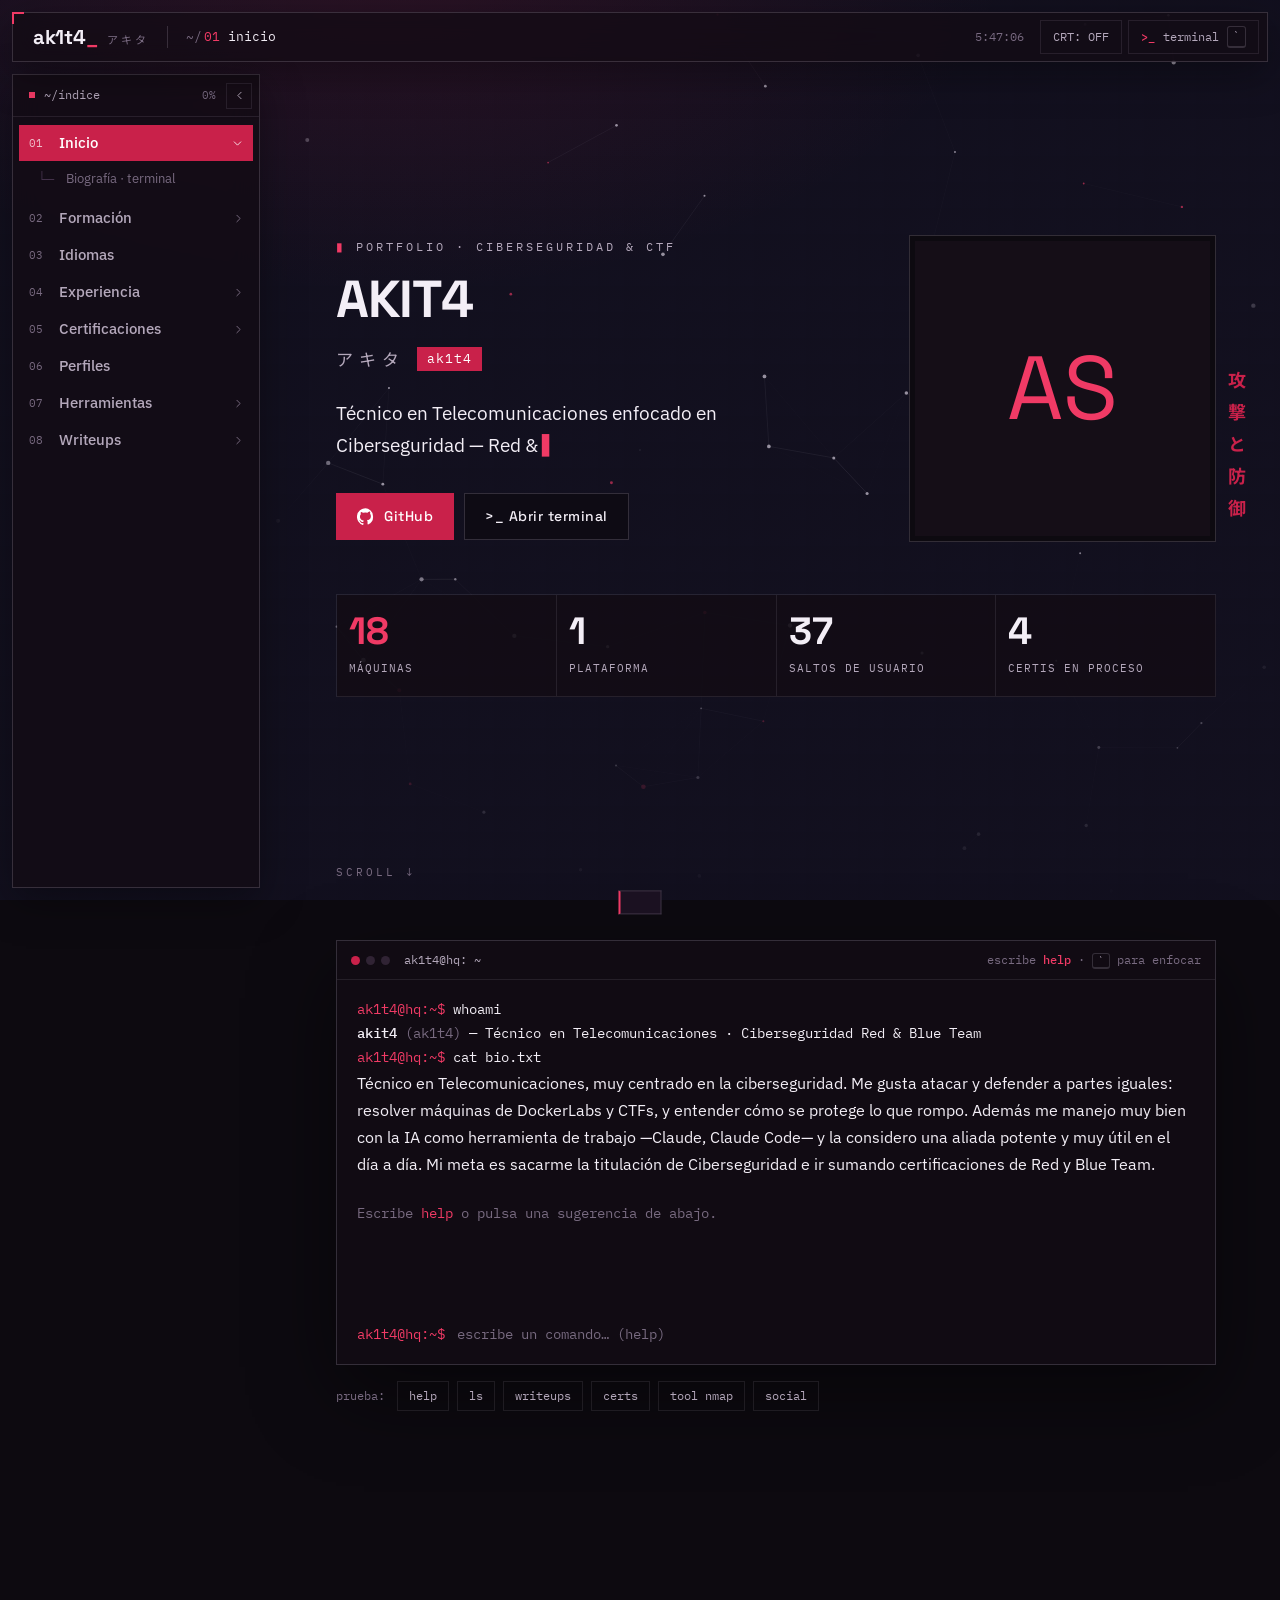
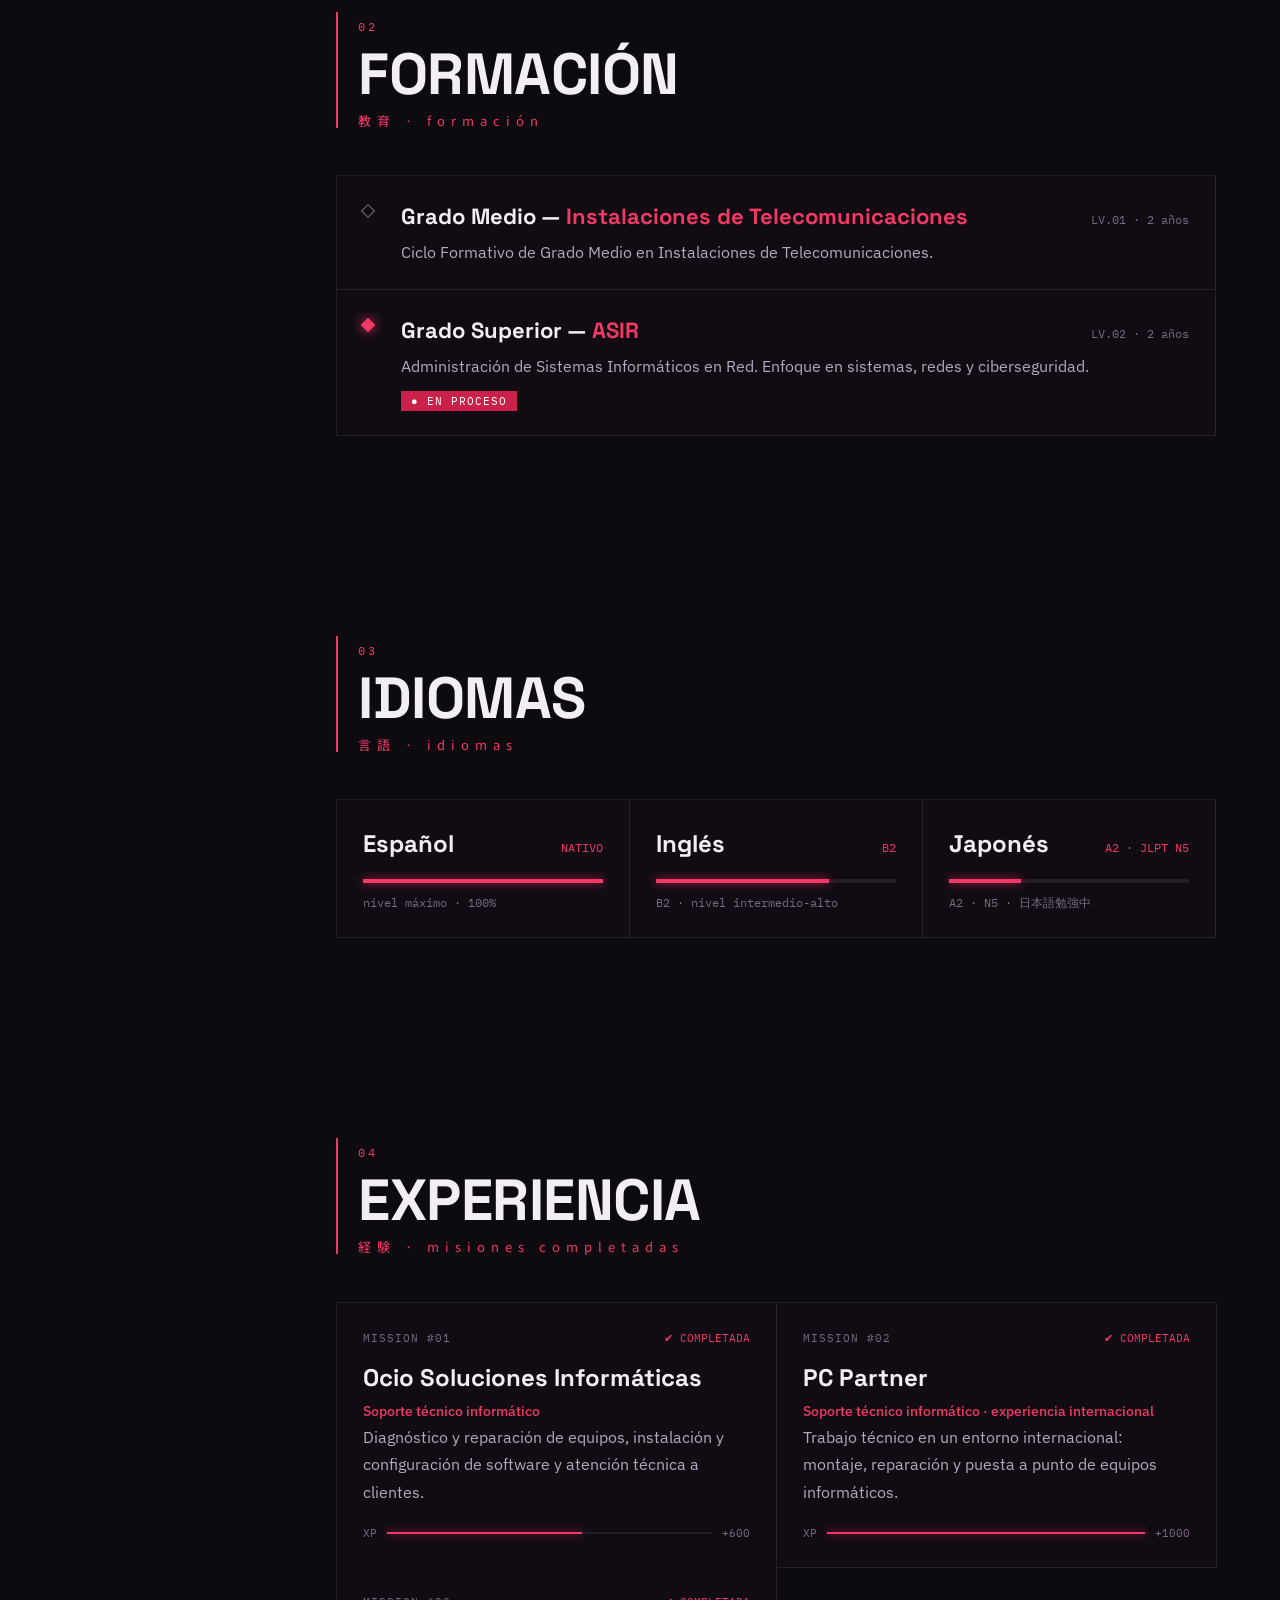
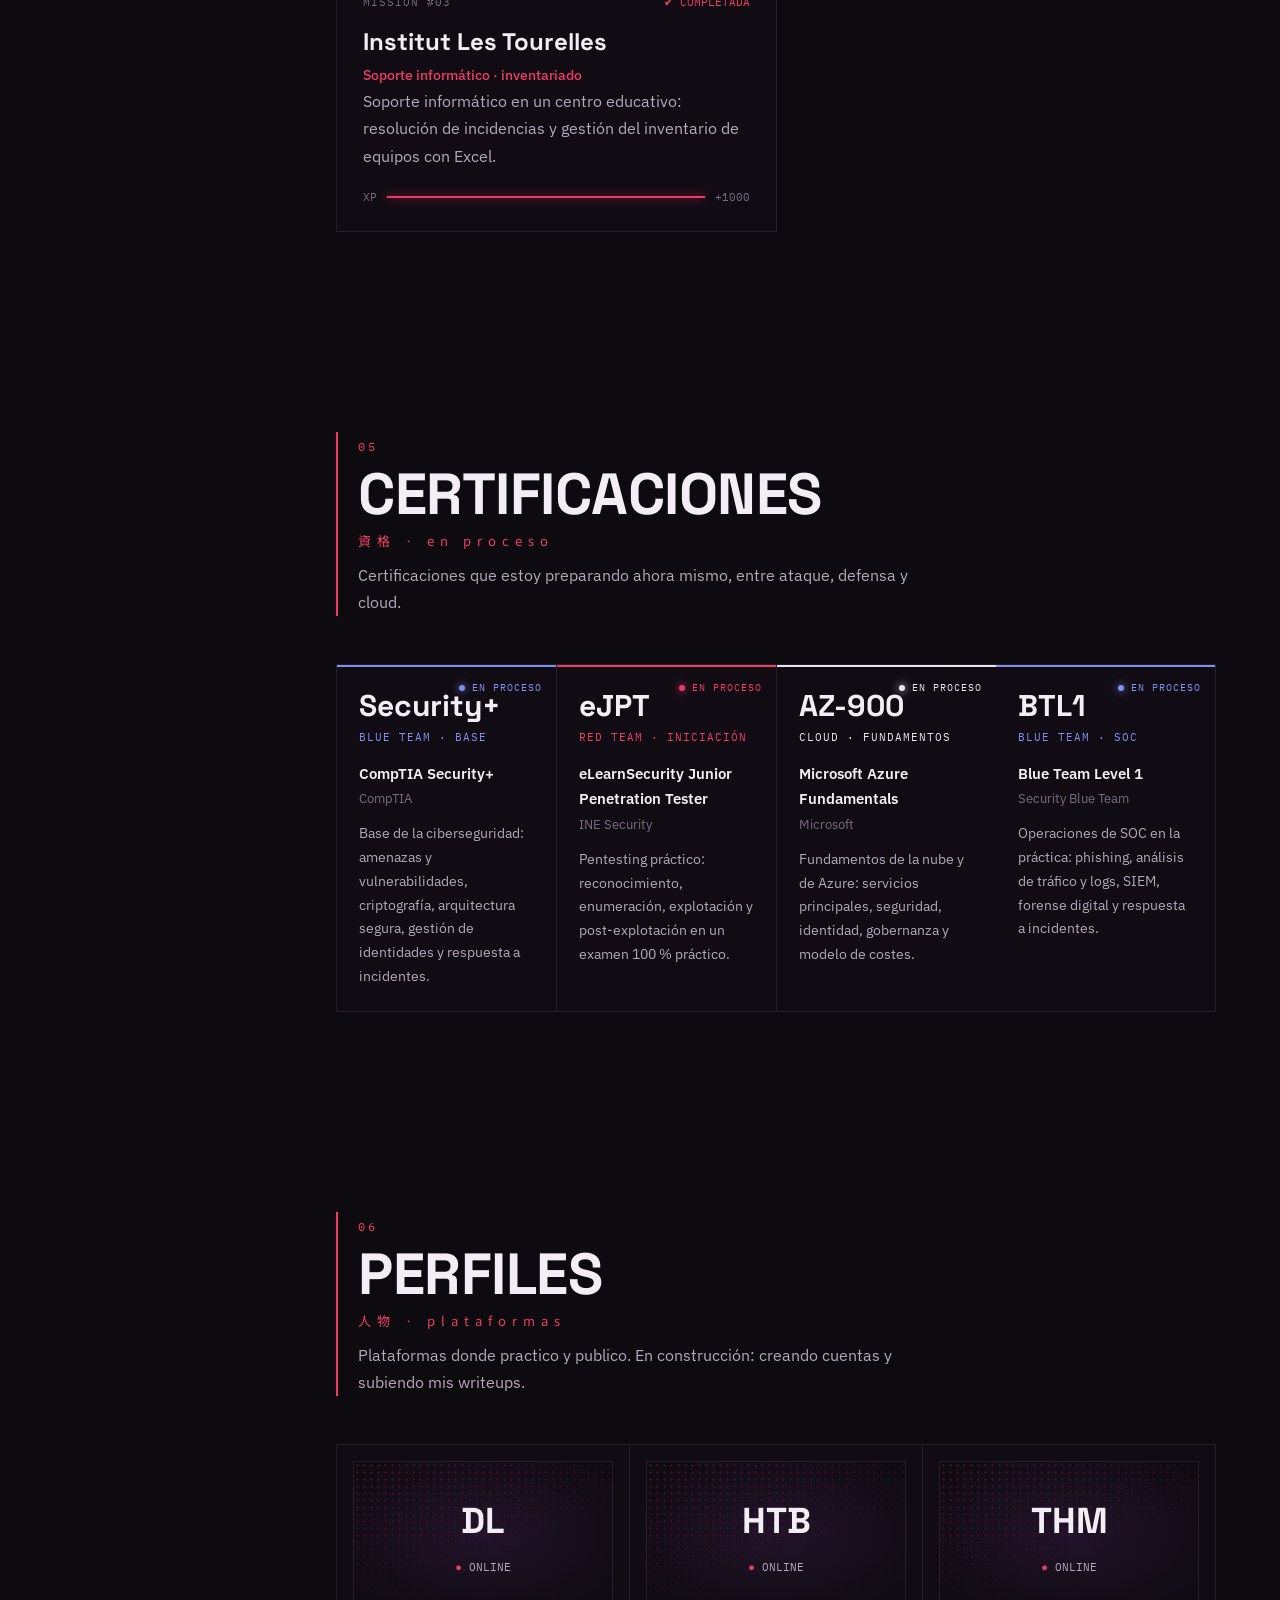
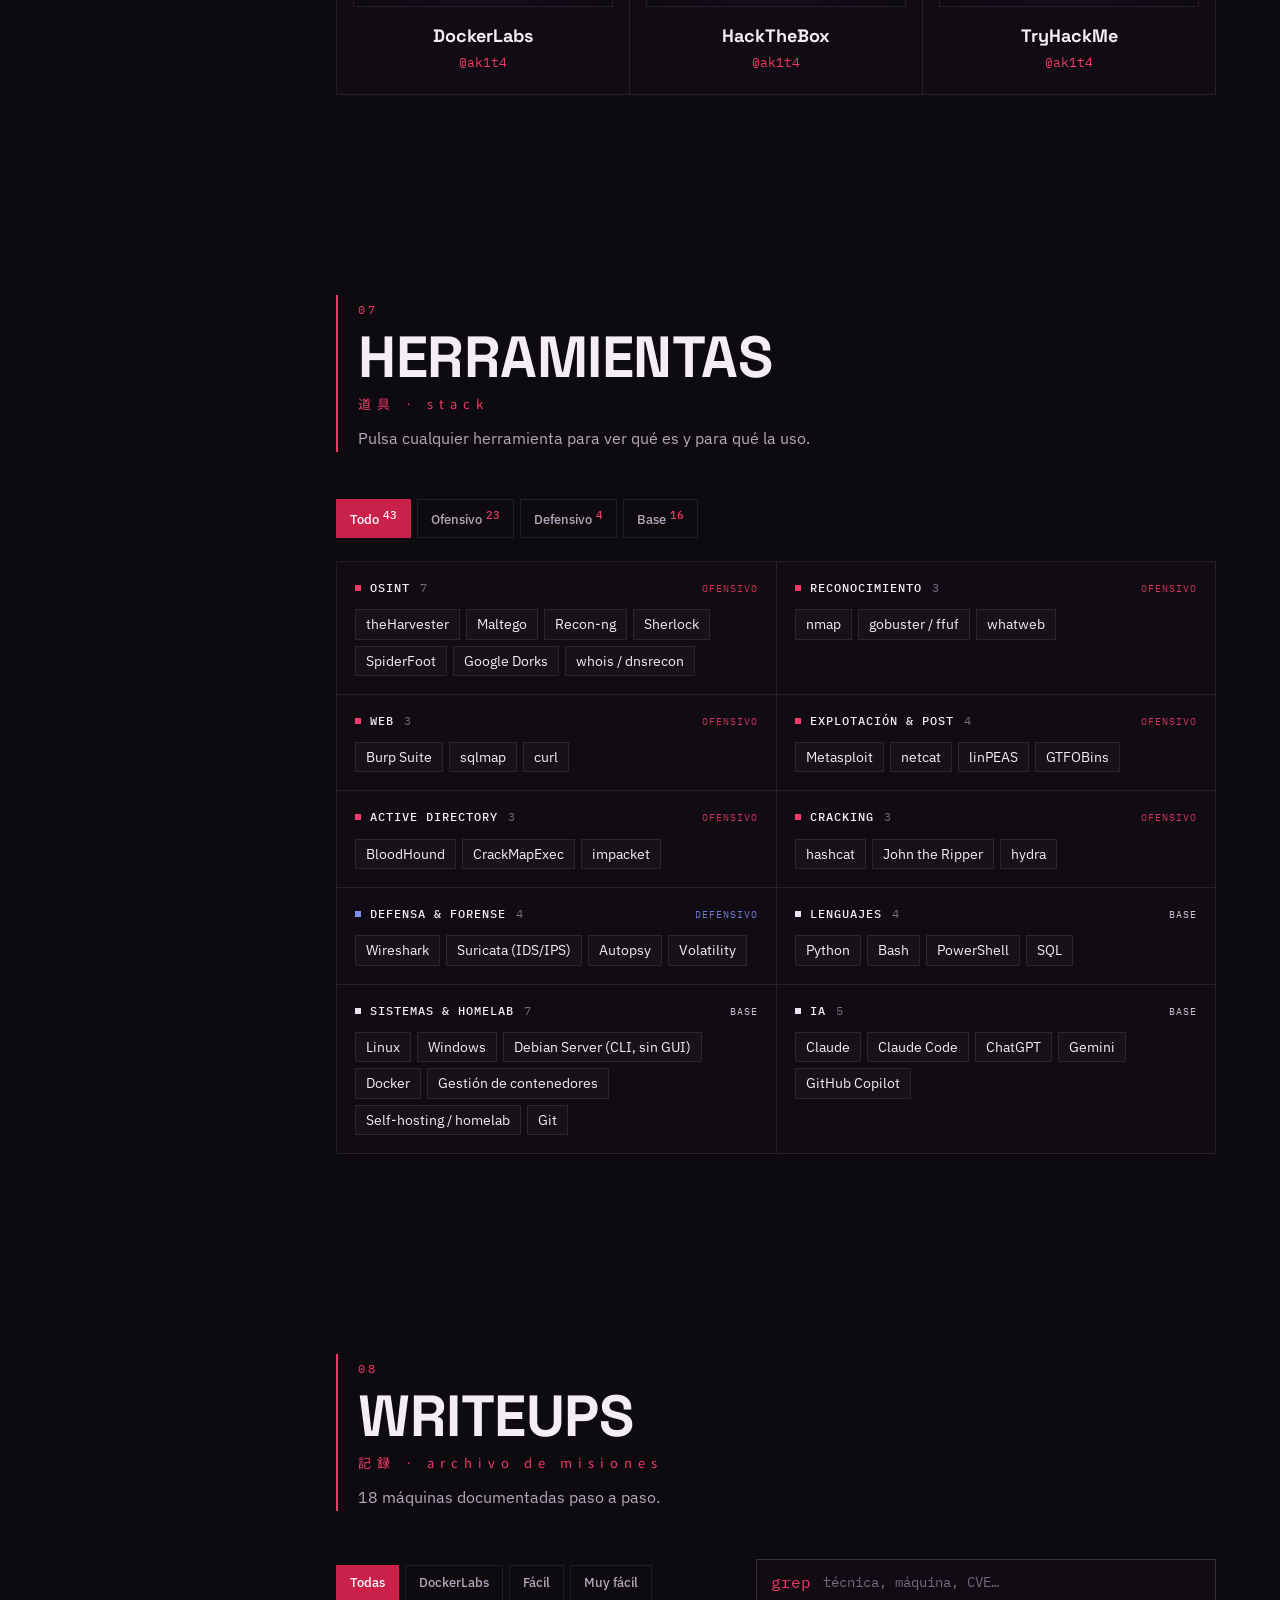
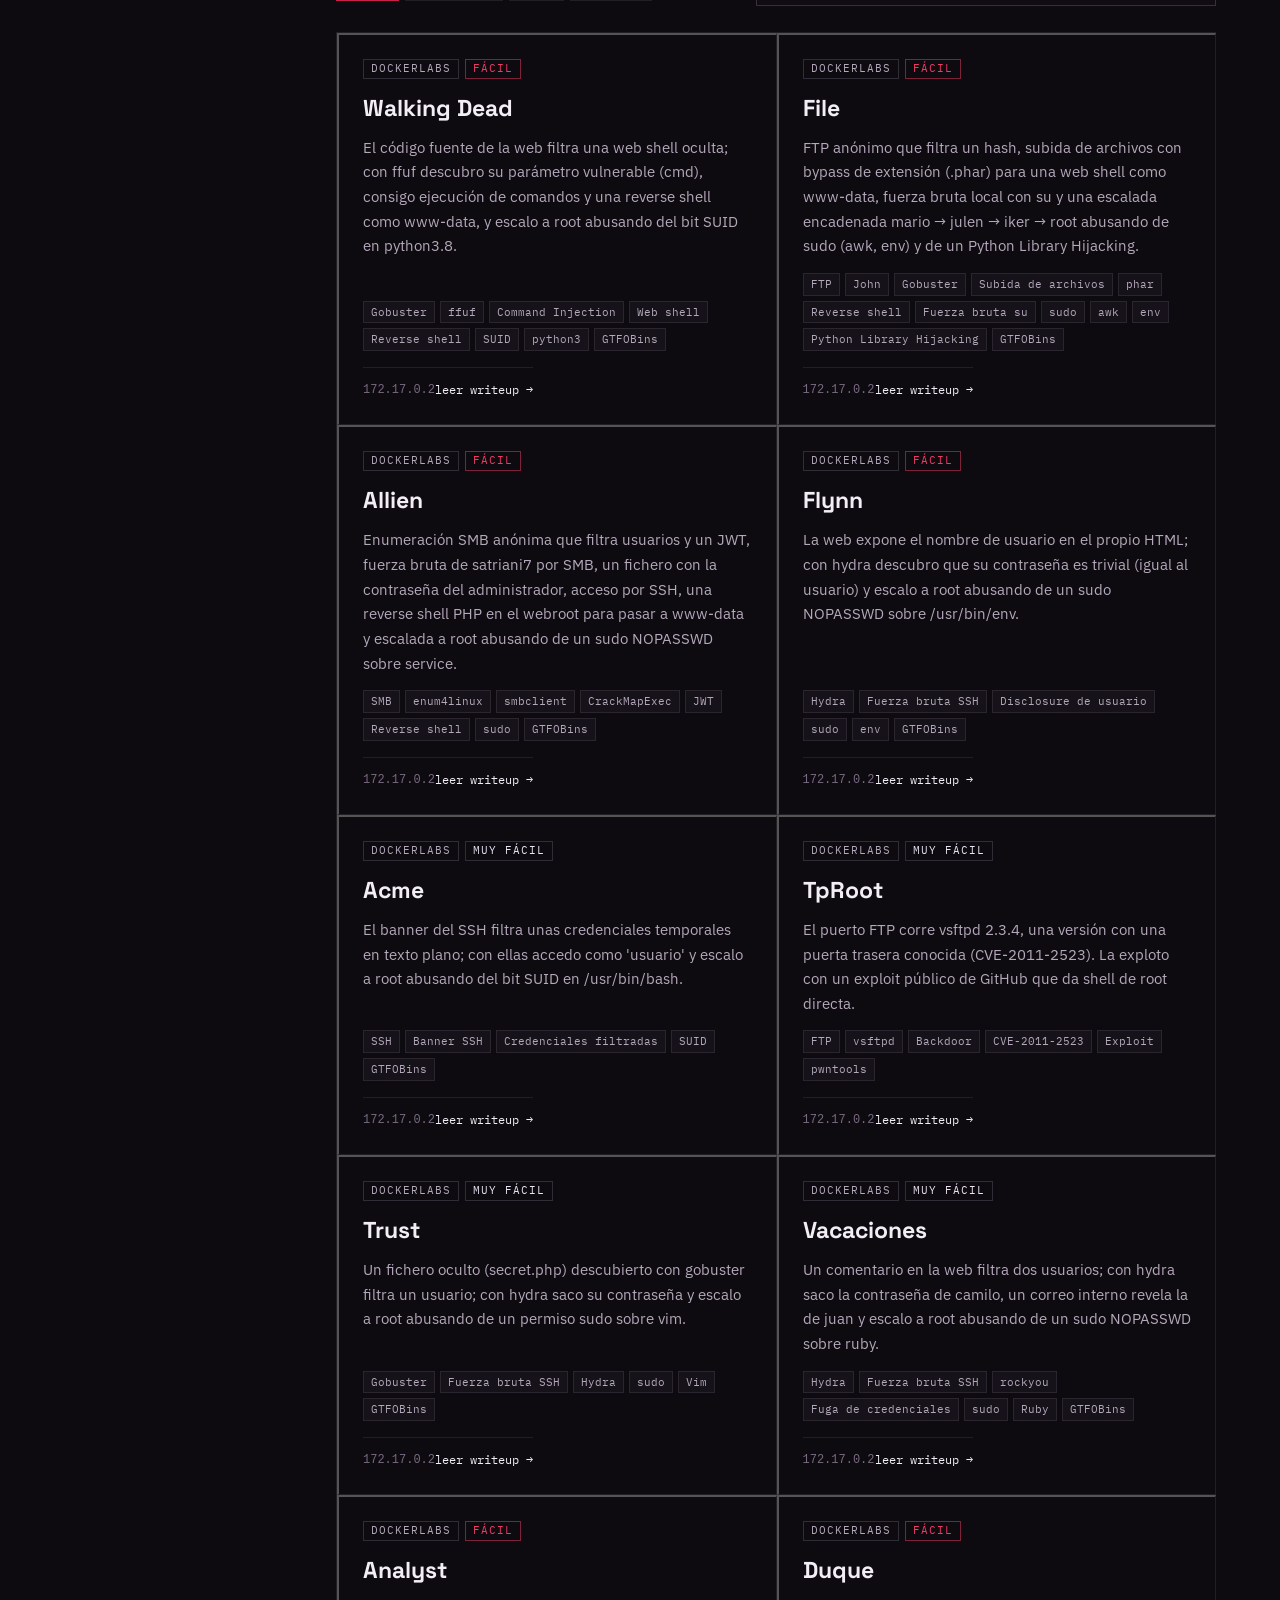
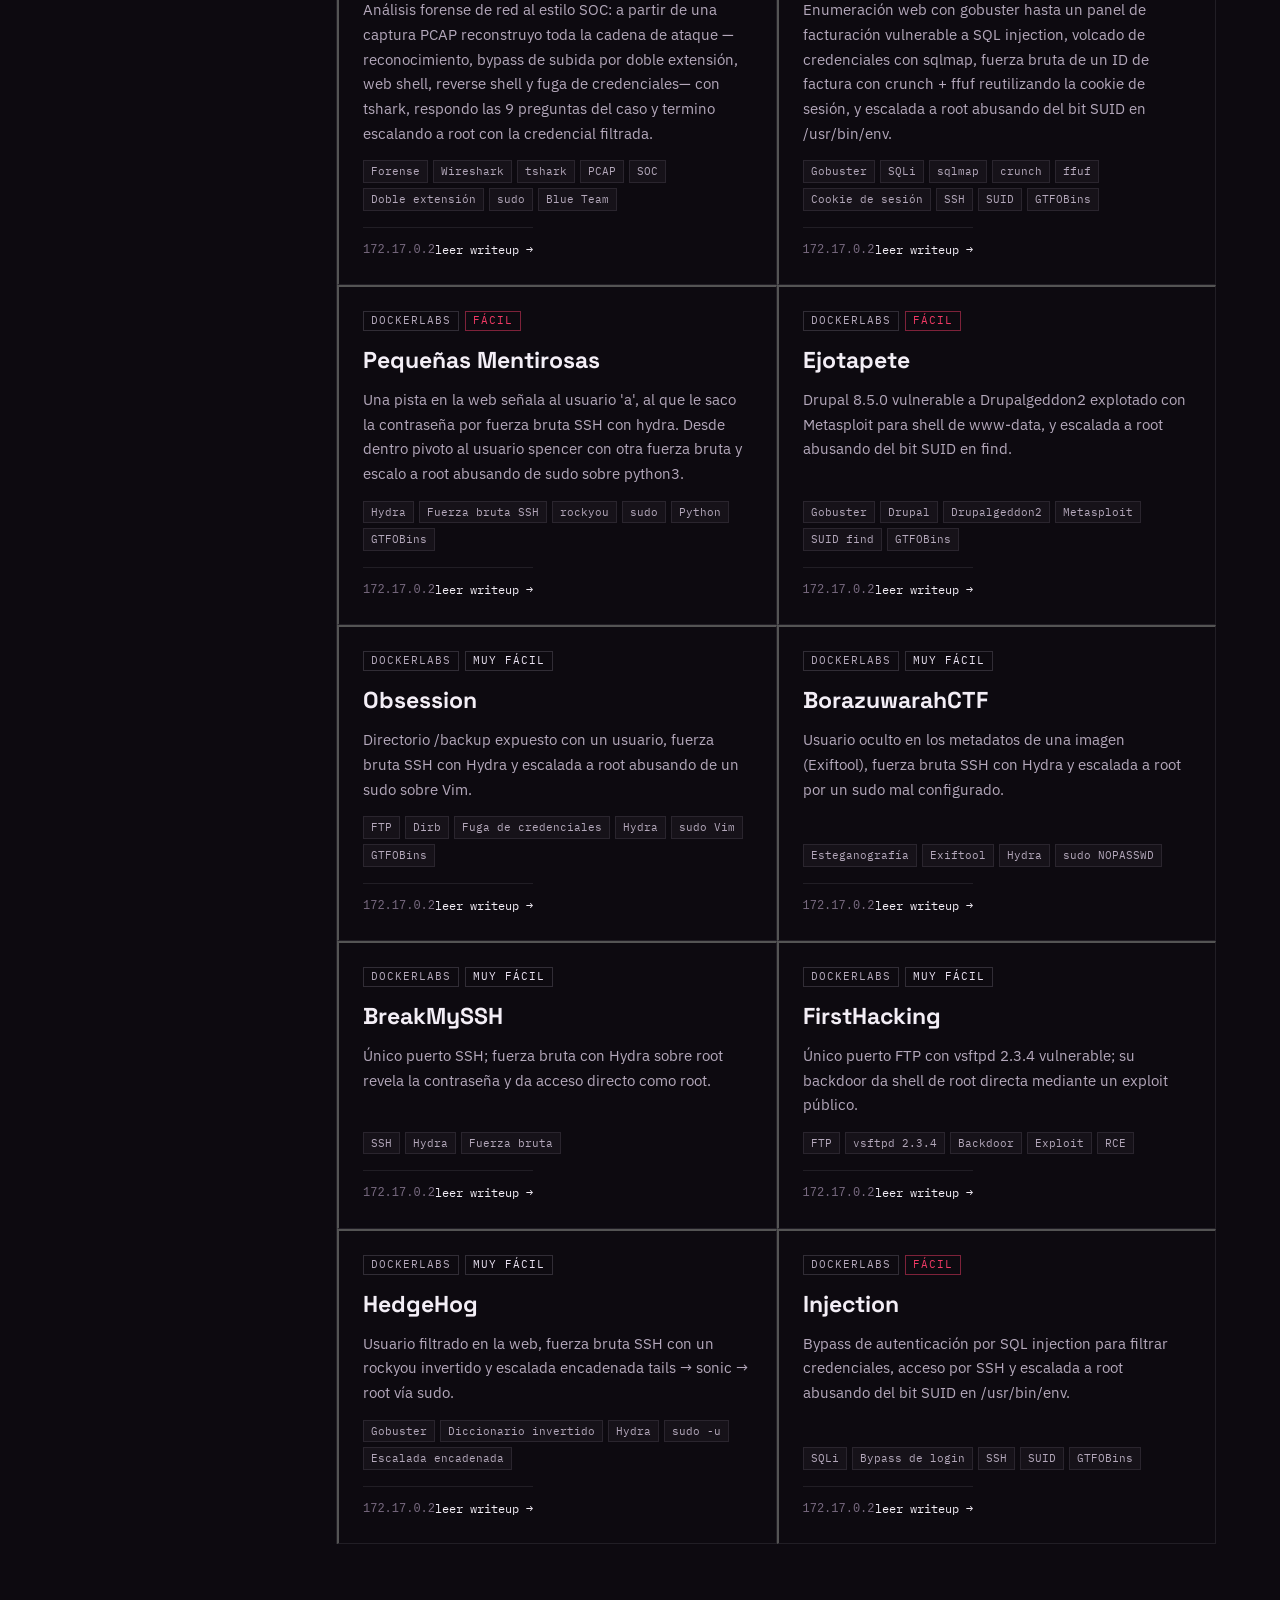
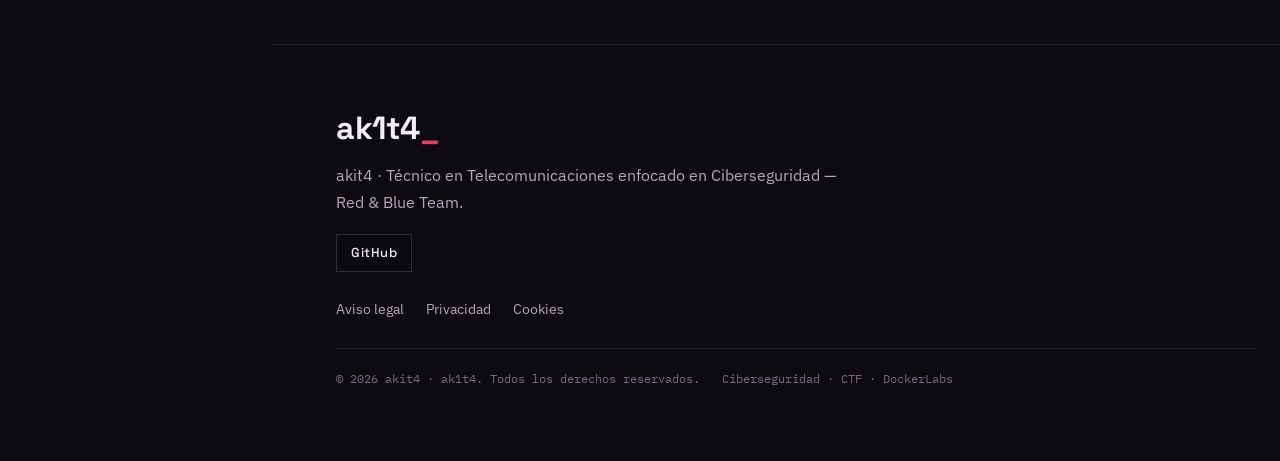
==== index.html @ bc25da5c "Portfolio ak1t4: ciberseguridad y CTF Portfolio personal estático con estética anime/tech en negro y" ====
<!doctype html>
<html lang="es" class="align-left">
<head>
<meta charset="utf-8">
<meta name="viewport" content="width=device-width, initial-scale=1">
<title>AK1T4 // Portfolio</title>
<meta name="description" content="akit4 · ak1t4 — Portfolio de ciberseguridad y CTF. Red & Blue Team.">
<meta name="theme-color" content="#0d0a10">
<link rel="preconnect" href="https://fonts.googleapis.com">
<link rel="preconnect" href="https://fonts.gstatic.com" crossorigin>
<link href="https://fonts.googleapis.com/css2?family=Space+Grotesk:wght@500;700&family=IBM+Plex+Sans:wght@400;500;600&family=IBM+Plex+Mono:wght@400;500&family=Noto+Sans+JP:wght@400;700&display=swap" rel="stylesheet">
<link rel="stylesheet" href="styles.css">
<script>try { if (localStorage.getItem("ak-side") === "0") document.documentElement.classList.add("side-collapsed"); } catch (e) {}</script>
</head>
<body>

<!-- ===== BOOT ===== -->
<div id="boot" aria-hidden="true">
  <div class="boot-inner">
    <pre id="boot-log"></pre>
    <div class="boot-bar"><span id="boot-fill"></span></div>
    <button id="boot-skip" type="button">[ ESC ] saltar intro</button>
  </div>
</div>

<div class="crt" aria-hidden="true"></div>

<!-- ===== TOP BAR ===== -->
<header class="topbar">
  <button class="burger" id="burger" type="button" aria-label="Abrir índice" aria-expanded="false" aria-controls="sidenav"><span></span><span></span><span></span></button>
  <a href="#inicio" class="brand" aria-label="Inicio"><b>ak1t4</b><i>_</i><small>アキタ</small></a>
  <div class="crumbs" aria-live="polite"><span class="path">~/</span><span id="crumb-num">01</span><span id="crumb">inicio</span></div>
  <div class="topbar-right">
    <span class="tb-clock" id="clock">--:--:--</span>
    <button class="tb-btn" id="crt-toggle" type="button" title="Activar/desactivar scanlines">CRT: OFF</button>
    <button class="tb-btn tb-term" id="term-open" type="button" title="Ir a la terminal (tecla `)"><b>&gt;_</b><span>terminal</span><kbd>`</kbd></button>
  </div>
  <div class="progress" aria-hidden="true"><i id="progress"></i></div>
</header>

<!-- ===== ÍNDICE LATERAL ===== -->
<nav class="side" id="sidenav" aria-label="Índice">
  <div class="side-head">
    <span class="side-title">~/índice</span>
    <span class="side-pct" id="rail-progress" aria-hidden="true">0%</span>
    <button class="side-toggle" id="side-toggle" type="button" aria-label="Plegar índice" title="Plegar / desplegar índice">
      <svg viewBox="0 0 24 24" fill="none" stroke="currentColor" stroke-width="1.8" stroke-linecap="round" stroke-linejoin="round" aria-hidden="true"><path d="m15 6-6 6 6 6"/></svg>
    </button>
  </div>
  <ol class="side-list">
    <li class="side-item" data-sec="inicio">
      <div class="side-row">
        <a class="side-link" href="#inicio" data-label="Inicio"><b>01</b><span>Inicio</span></a>
        <button class="side-chev" type="button" aria-label="Desplegar Inicio" aria-expanded="false"><svg viewBox="0 0 24 24" fill="none" stroke="currentColor" stroke-width="1.8" stroke-linecap="round" stroke-linejoin="round" aria-hidden="true"><path d="m9 6 6 6-6 6"/></svg></button>
      </div>
      <div class="side-sub"><ul>
        <li><a href="#consola">Biografía · terminal</a></li>
      </ul></div>
    </li>
    <li class="side-item" data-sec="formacion">
      <div class="side-row">
        <a class="side-link" href="#formacion" data-label="Formación"><b>02</b><span>Formación</span></a>
        <button class="side-chev" type="button" aria-label="Desplegar Formación" aria-expanded="false"><svg viewBox="0 0 24 24" fill="none" stroke="currentColor" stroke-width="1.8" stroke-linecap="round" stroke-linejoin="round" aria-hidden="true"><path d="m9 6 6 6-6 6"/></svg></button>
      </div>
      <div class="side-sub"><ul>
        <li><a href="#est-grado-medio">Grado Medio — Telecom.</a></li>
        <li><a href="#est-grado-superior">Grado Superior — ASIR</a></li>
      </ul></div>
    </li>
    <li class="side-item" data-sec="idiomas">
      <div class="side-row">
        <a class="side-link" href="#idiomas" data-label="Idiomas"><b>03</b><span>Idiomas</span></a>
      </div>
    </li>
    <li class="side-item" data-sec="experiencia">
      <div class="side-row">
        <a class="side-link" href="#experiencia" data-label="Experiencia"><b>04</b><span>Experiencia</span></a>
        <button class="side-chev" type="button" aria-label="Desplegar Experiencia" aria-expanded="false"><svg viewBox="0 0 24 24" fill="none" stroke="currentColor" stroke-width="1.8" stroke-linecap="round" stroke-linejoin="round" aria-hidden="true"><path d="m9 6 6 6-6 6"/></svg></button>
      </div>
      <div class="side-sub"><ul>
        <li><a href="#exp-ocio-soluciones-informaticas">Ocio Soluciones Informáticas</a></li>
        <li><a href="#exp-pc-partner">PC Partner</a></li>
        <li><a href="#exp-institut-les-tourelles">Institut Les Tourelles</a></li>
      </ul></div>
    </li>
    <li class="side-item" data-sec="certificaciones">
      <div class="side-row">
        <a class="side-link" href="#certificaciones" data-label="Certificaciones"><b>05</b><span>Certificaciones</span></a>
        <button class="side-chev" type="button" aria-label="Desplegar Certificaciones" aria-expanded="false"><svg viewBox="0 0 24 24" fill="none" stroke="currentColor" stroke-width="1.8" stroke-linecap="round" stroke-linejoin="round" aria-hidden="true"><path d="m9 6 6 6-6 6"/></svg></button>
      </div>
      <div class="side-sub"><ul>
        <li><a href="#cert-security">Security+</a></li>
        <li><a href="#cert-ejpt">eJPT</a></li>
        <li><a href="#cert-az-900">AZ-900</a></li>
        <li><a href="#cert-btl1">BTL1</a></li>
      </ul></div>
    </li>
    <li class="side-item" data-sec="perfiles">
      <div class="side-row">
        <a class="side-link" href="#perfiles" data-label="Perfiles"><b>06</b><span>Perfiles</span></a>
      </div>
    </li>
    <li class="side-item" data-sec="herramientas">
      <div class="side-row">
        <a class="side-link" href="#herramientas" data-label="Herramientas"><b>07</b><span>Herramientas</span></a>
        <button class="side-chev" type="button" aria-label="Desplegar Herramientas" aria-expanded="false"><svg viewBox="0 0 24 24" fill="none" stroke="currentColor" stroke-width="1.8" stroke-linecap="round" stroke-linejoin="round" aria-hidden="true"><path d="m9 6 6 6-6 6"/></svg></button>
      </div>
      <div class="side-sub"><ul id="side-tools"></ul></div>
    </li>
    <li class="side-item" data-sec="recursos" hidden>
      <div class="side-row">
        <a class="side-link" href="#recursos" data-label="Recursos"><b>08</b><span>Recursos</span></a>
      </div>
    </li>
    <li class="side-item" data-sec="writeups">
      <div class="side-row">
        <a class="side-link" href="#writeups" data-label="Writeups"><b>08</b><span>Writeups</span></a>
        <button class="side-chev" type="button" aria-label="Desplegar Writeups" aria-expanded="false"><svg viewBox="0 0 24 24" fill="none" stroke="currentColor" stroke-width="1.8" stroke-linecap="round" stroke-linejoin="round" aria-hidden="true"><path d="m9 6 6 6-6 6"/></svg></button>
      </div>
      <div class="side-sub"><ul id="side-wu"></ul></div>
    </li>
  </ol>
</nav>
<div class="side-backdrop" id="side-backdrop" hidden></div>

<main>

<!-- ===== HERO ===== -->
<section id="inicio" class="hero">
  <canvas id="synth" aria-hidden="true"></canvas>
  <div class="side-jp l" aria-hidden="true">サイバーセキュリティ</div>
  <div class="side-jp r" aria-hidden="true">攻撃と防御</div>

  <div class="hero-inner">
    <div class="hero-avatar">
      <div class="frame">
        <img src="https://files.catbox.moe/utjvwn.jpg" alt="Foto de akit4" onerror="this.style.display='none';this.nextElementSibling.style.display='grid'">
        <div class="avatar-fallback">AS</div>
      </div>
    </div>

    <p class="eyebrow"><span class="blink">▮</span> PORTFOLIO · CIBERSEGURIDAD &amp; CTF</p>
    <h1 class="glitch" data-text="akit4">akit4</h1>
    <p class="jp">アキタ <span class="handle">ak1t4</span></p>
    <p class="tagline"><span id="typer"></span><span class="caret">▌</span></p>
    <div class="hero-cta">
      <a class="btn btn-pink" href="https://github.com/ak1ta4" target="_blank" rel="noopener">
        <svg viewBox="0 0 24 24" aria-hidden="true"><path fill="currentColor" d="M12 .5a12 12 0 0 0-3.8 23.4c.6.1.8-.3.8-.6v-2c-3.3.7-4-1.6-4-1.6-.6-1.4-1.4-1.8-1.4-1.8-1-.7.1-.7.1-.7 1.2.1 1.8 1.2 1.8 1.2 1 1.8 2.8 1.3 3.5 1 .1-.8.4-1.3.7-1.6-2.7-.3-5.5-1.3-5.5-6 0-1.2.5-2.3 1.2-3.1-.1-.4-.5-1.6.1-3.2 0 0 1-.3 3.3 1.2a11.5 11.5 0 0 1 6 0C17.3 4.6 18.3 5 18.3 5c.7 1.6.2 2.8.1 3.2.8.8 1.2 1.9 1.2 3.1 0 4.6-2.8 5.6-5.5 5.9.4.4.8 1.1.8 2.2v3.3c0 .3.2.7.8.6A12 12 0 0 0 12 .5Z"/></svg>
        GitHub
      </a>
      <a class="btn" href="#consola">&gt;_ Abrir terminal</a>
    </div>
  </div>

  <div class="stats joined">
    <div class="stat"><b data-count="18">0</b><span>máquinas</span></div>
    <div class="stat"><b data-count="1">0</b><span>plataforma</span></div>
    <div class="stat"><b data-count="37">0</b><span>saltos de usuario</span></div>
    <div class="stat"><b data-count="4">0</b><span>certis en proceso</span></div>
  </div>
  <a href="#consola" class="scroll-hint" aria-label="Bajar">SCROLL ↓</a>
</section>

<!-- ===== CONSOLA (bio + terminal) ===== -->
<section id="consola" class="section">
  <div class="console reveal">
    <div class="console-bar">
      <span class="dots"><i></i><i></i><i></i></span>
      <span class="title">ak1t4@hq: ~</span>
      <span class="console-hint">escribe <b>help</b> · <kbd>`</kbd> para enfocar</span>
    </div>
    <div class="term-out" id="term-out" aria-live="polite"></div>
    <form class="term-in" id="term-form">
      <label for="term-input">ak1t4@hq:~$</label>
      <input id="term-input" autocomplete="off" spellcheck="false" placeholder="escribe un comando… (help)">
    </form>
  </div>
  <div class="chips reveal" id="term-chips">
    <span>prueba:</span>
    <button type="button" data-cmd="help">help</button>
    <button type="button" data-cmd="ls">ls</button>
    <button type="button" data-cmd="writeups">writeups</button>
    <button type="button" data-cmd="certs">certs</button>
    <button type="button" data-cmd="tool nmap">tool nmap</button>
    <button type="button" data-cmd="social">social</button>
  </div>
  <noscript><p class="sec-sub">Técnico en Telecomunicaciones, muy centrado en la ciberseguridad. Me gusta atacar y defender a partes iguales: resolver máquinas de DockerLabs y CTFs, y entender cómo se protege lo que rompo. Además me manejo muy bien con la IA como herramienta de trabajo —Claude, Claude Code— y la considero una aliada potente y muy útil en el día a día. Mi meta es sacarme la titulación de Ciberseguridad e ir sumando certificaciones de Red y Blue Team.</p></noscript>
</section>

<!-- ===== 02 FORMACIÓN ===== -->
<section id="formacion" class="section">
  <header class="sec-head reveal">
    <span class="sec-num">02</span>
    <h2 data-jp="教育 · formación">Formación</h2>
  </header>
  <div class="timeline joined" id="edu"></div>
</section>

<!-- ===== 03 IDIOMAS ===== -->
<section id="idiomas" class="section">
  <header class="sec-head reveal">
    <span class="sec-num">03</span>
    <h2 data-jp="言語 · idiomas">Idiomas</h2>
  </header>
  <div class="langs joined">
    <div class="lang reveal">
      <div class="lang-top"><span>Español</span><em>NATIVO</em></div>
      <div class="bar"><i data-w="100"></i></div>
      <small>nivel máximo · 100%</small>
    </div>
    <div class="lang reveal">
      <div class="lang-top"><span>Inglés</span><em>B2</em></div>
      <div class="bar"><i data-w="72"></i></div>
      <small>B2 · nivel intermedio-alto</small>
    </div>
    <div class="lang reveal">
      <div class="lang-top"><span>Japonés</span><em>A2 · JLPT N5</em></div>
      <div class="bar"><i data-w="30"></i></div>
      <small>A2 · N5 · 日本語勉強中</small>
    </div>
  </div>
</section>

<!-- ===== 04 EXPERIENCIA ===== -->
<section id="experiencia" class="section">
  <header class="sec-head reveal">
    <span class="sec-num">04</span>
    <h2 data-jp="経験 · misiones completadas">Experiencia</h2>
  </header>
  <div class="quests joined" id="quests"></div>
</section>

<!-- ===== 05 CERTIFICACIONES ===== -->
<section id="certificaciones" class="section">
  <header class="sec-head reveal">
    <span class="sec-num">05</span>
    <h2 data-jp="資格 · en proceso">Certificaciones</h2>
    <p class="sec-sub">Certificaciones que estoy preparando ahora mismo, entre ataque, defensa y cloud.</p>
  </header>
  <div class="certs joined" id="certs"></div>
</section>

<!-- ===== 06 PERFILES ===== -->
<section id="perfiles" class="section">
  <header class="sec-head reveal">
    <span class="sec-num">06</span>
    <h2 data-jp="人物 · plataformas">Perfiles</h2>
    <p class="sec-sub">Plataformas donde practico y publico. En construcción: creando cuentas y subiendo mis writeups.</p>
  </header>
  <div class="arcade joined">
    <a class="cab reveal" href="https://dockerlabs.es/perfil/ak1t4" target="_blank" rel="noopener">
      <div class="cab-screen"><span class="cab-logo">DL</span><span class="insert">ONLINE</span></div>
      <h3>DockerLabs</h3><p>@ak1t4</p>
    </a>
    <div class="cab reveal">
      <div class="cab-screen"><span class="cab-logo">HTB</span><span class="insert">ONLINE</span></div>
      <h3>HackTheBox</h3><p>@ak1t4</p>
    </div>
    <a class="cab reveal" href="https://tryhackme.com/p/ak1t4" target="_blank" rel="noopener">
      <div class="cab-screen"><span class="cab-logo">THM</span><span class="insert">ONLINE</span></div>
      <h3>TryHackMe</h3><p>@ak1t4</p>
    </a>
  </div>
</section>

<!-- ===== 07 HERRAMIENTAS ===== -->
<section id="herramientas" class="section">
  <header class="sec-head reveal">
    <span class="sec-num">07</span>
    <h2 data-jp="道具 · stack">Herramientas</h2>
    <p class="sec-sub">Pulsa cualquier herramienta para ver qué es y para qué la uso.</p>
  </header>
  <div class="tabs reveal" id="tool-tabs" role="tablist"></div>
  <div class="stack joined" id="inventory"></div>
</section>

<!-- ===== 08 RECURSOS ===== -->
<section id="recursos" class="section" hidden>
  <header class="sec-head reveal">
    <span class="sec-num">08</span>
    <h2 data-jp="資料 · documentación">Recursos</h2>
    <p class="sec-sub">Cursos, guías, vulnerabilidades explicadas y proyectos propios. Todo lo que documento fuera de las máquinas.</p>
  </header>
  <div class="res-grid joined" id="res"></div>
  <div class="center reveal"><a class="btn btn-pink" href="https://v1nl4nd.com/recursos.html" target="_blank" rel="noopener">Explorar recursos →</a></div>
</section>

<!-- ===== 08 WRITEUPS ===== -->
<section id="writeups" class="section">
  <header class="sec-head reveal">
    <span class="sec-num">08</span>
    <h2 data-jp="記録 · archivo de misiones">Writeups</h2>
    <p class="sec-sub"><span id="wu-count">18</span> máquinas documentadas paso a paso.</p>
  </header>
  <div class="wu-controls reveal">
    <div class="filters" id="wu-filters">
      <button class="filter active" data-f="all" type="button">Todas</button>
      <button class="filter" data-f="DockerLabs" type="button">DockerLabs</button>
      <button class="filter" data-f="Fácil" type="button">Fácil</button>
      <button class="filter" data-f="Muy fácil" type="button">Muy fácil</button>
    </div>
    <label class="search">
      <span>grep</span>
      <input id="wu-search" type="search" placeholder="técnica, máquina, CVE…" autocomplete="off">
    </label>
  </div>
  <div class="writeups joined" id="wu"></div>
  <p class="empty" id="wu-empty" hidden>0 resultados. Prueba otro término.</p>
</section>

</main>

<!-- ===== FOOTER ===== -->
<footer class="footer">
  <div class="brand-big">ak1t4<b>_</b></div>
  <p>akit4 · Técnico en Telecomunicaciones enfocado en Ciberseguridad — Red &amp; Blue Team.</p>
  <div class="hero-cta">
    <a class="btn sm" href="https://github.com/ak1ta4" target="_blank" rel="noopener">GitHub</a>
  </div>
  <nav class="footer-links" aria-label="Legal">
    <a href="aviso-legal.html">Aviso legal</a>
    <a href="privacidad.html">Privacidad</a>
    <a href="cookies.html">Cookies</a>
  </nav>
  <div class="footer-bottom">
    <span>© 2026 akit4 · ak1t4. Todos los derechos reservados.</span>
    <span>Ciberseguridad · CTF · DockerLabs</span>
  </div>
</footer>

<div class="toast" id="toast" role="status"></div>

<script src="https://cdnjs.cloudflare.com/ajax/libs/gsap/3.12.5/gsap.min.js"></script>
<script src="https://cdnjs.cloudflare.com/ajax/libs/gsap/3.12.5/ScrollTrigger.min.js"></script>
<script src="app.js"></script>
</body>
</html>
---- styles.css ----
/* =========================================================
   AK1T4 // black · red · anime-tech
   ========================================================= */
:root {
  --bg: #0d0a10;
  --bg2: #150e17;
  --cell: #110c14;
  --cell-hi: #1f1222;
  --line: rgba(240, 228, 250, .09);
  --line2: rgba(240, 228, 250, .16);
  --red: #c9214a;
  --red-hot: #f03a65;
  --red-soft: rgba(201, 33, 74, .14);
  --text: #f3eef6;
  --muted: #b4a8bb;
  --dim: #786a80;
  --steel: #7f8ff2;
  --bone: #ebe3f3;
  --f-head: "Space Grotesk", system-ui, sans-serif;
  --f-body: "IBM Plex Sans", system-ui, sans-serif;
  --f-mono: "IBM Plex Mono", ui-monospace, monospace;
  --f-jp: "Noto Sans JP", sans-serif;
  --side: 248px;
  --top-h: 50px;
  --gap: 12px;
  --maxw: 1080px;
}

*, *::before, *::after { box-sizing: border-box; }
html { scroll-behavior: smooth; scroll-padding-top: calc(var(--top-h) + var(--gap) * 2 + 8px); -webkit-text-size-adjust: 100%; }
body {
  margin: 0;
  background: var(--bg);
  background-image:
    radial-gradient(900px 520px at 30% -8%, rgba(201, 33, 74, .15), transparent 70%),
    radial-gradient(800px 600px at 100% 100%, rgba(90, 100, 230, .07), transparent 70%),
    radial-gradient(circle, rgba(240, 228, 250, .05) 1px, transparent 1.4px);
  background-size: auto, 26px 26px;
  background-attachment: fixed;
  color: var(--text);
  font-family: var(--f-body);
  font-size: 16px;
  line-height: 1.7;
  overflow-x: hidden;
}
body.booting { overflow: hidden; }
::selection { background: var(--red); color: #fff; }
a { color: var(--text); text-decoration: none; }
img { max-width: 100%; display: block; }
button { font: inherit; color: inherit; cursor: pointer; }
:focus-visible { outline: 1px solid var(--red-hot); outline-offset: 3px; }
kbd { font-family: var(--f-mono); font-size: .85em; padding: 0 5px; border: 1px solid var(--line2); border-bottom-width: 2px; border-radius: 3px; color: var(--muted); }

::-webkit-scrollbar { width: 8px; }
::-webkit-scrollbar-track { background: var(--bg); }
::-webkit-scrollbar-thumb { background: #2e1f33; }
::-webkit-scrollbar-thumb:hover { background: var(--red); }

/* ---------- overlays ---------- */
.crt { pointer-events: none; position: fixed; inset: 0; z-index: 90; background: repeating-linear-gradient(to bottom, rgba(0,0,0,.18) 0 1px, transparent 1px 3px); }
body.no-crt .crt { display: none; }

@media (hover: hover) and (pointer: fine) {
  html, body { cursor: url("data:image/svg+xml,%3Csvg xmlns='http://www.w3.org/2000/svg' width='20' height='20'%3E%3Ccircle cx='10' cy='10' r='4.5' fill='%23f03a65' stroke='%230d0a10' stroke-width='1.8'/%3E%3C/svg%3E") 10 10, auto; }
  a, button, [role="button"], label, .slot { cursor: url("data:image/svg+xml,%3Csvg xmlns='http://www.w3.org/2000/svg' width='32' height='32'%3E%3Ccircle cx='16' cy='16' r='11' fill='none' stroke='%23f03a65' stroke-width='1.8'/%3E%3Ccircle cx='16' cy='16' r='2.5' fill='%23f03a65'/%3E%3C/svg%3E") 16 16, pointer; }
  input, .term-out { cursor: text; }
}

/* ---------- boot ---------- */
#boot { position: fixed; inset: 0; z-index: 300; background: var(--bg); display: grid; place-items: center; padding: 16px; font-family: var(--f-mono); font-size: clamp(12px, 2vw, 14px); color: var(--text); }
#boot.done { animation: bootOut .6s forwards; }
@keyframes bootOut { 40% { clip-path: inset(48% 0 48% 0); } 100% { clip-path: inset(50% 0 50% 0); opacity: 0; visibility: hidden; } }
.boot-inner { width: min(600px, 100%); }
#boot-log { margin: 0 0 18px; white-space: pre-wrap; min-height: 15em; font: inherit; line-height: 1.75; }
#boot-log .p { color: var(--red-hot); } #boot-log .c { color: var(--text); font-weight: 500; } #boot-log .y { color: var(--red-hot); } #boot-log .m { color: var(--dim); }
.boot-bar { height: 2px; background: var(--line); }
.boot-bar span { display: block; height: 100%; width: 0; background: var(--red-hot); box-shadow: 0 0 10px var(--red); transition: width .2s; }
#boot-skip { margin-top: 16px; background: none; border: 0; color: var(--dim); font-family: var(--f-mono); font-size: 12px; letter-spacing: 1px; }
#boot-skip:hover { color: var(--red-hot); }

/* ---------- topbar (floating) ---------- */
.topbar {
  position: fixed; top: var(--gap); left: var(--gap); right: var(--gap); height: var(--top-h); z-index: 60;
  display: flex; align-items: center; gap: 18px; padding: 0 8px 0 20px;
  background: rgba(19, 12, 21, .8); backdrop-filter: blur(14px) saturate(1.2); -webkit-backdrop-filter: blur(14px) saturate(1.2);
  border: 1px solid var(--line2); box-shadow: 0 12px 40px rgba(0, 0, 0, .35);
}
.topbar::before { content: ""; position: absolute; left: -1px; top: -1px; width: 12px; height: 12px; border-left: 2px solid var(--red-hot); border-top: 2px solid var(--red-hot); pointer-events: none; }
.brand { display: flex; align-items: baseline; font-family: var(--f-head); font-weight: 700; font-size: 20px; letter-spacing: -.3px; color: var(--text); white-space: nowrap; }
.brand i { font-style: normal; color: var(--red-hot); animation: blink 1s steps(1) infinite; }
.brand small { margin-left: 10px; font-family: var(--f-jp); font-weight: 400; font-size: 11px; letter-spacing: 3px; color: var(--dim); }
.crumbs { display: flex; align-items: center; gap: 8px; min-width: 0; height: 22px; padding-left: 18px; border-left: 1px solid var(--line2); font-family: var(--f-mono); font-size: 13px; white-space: nowrap; }
.crumbs .path { color: var(--dim); margin-right: -6px; }
#crumb-num { color: var(--red-hot); }
#crumb { color: var(--text); overflow: hidden; text-overflow: ellipsis; }
.topbar-right { margin-left: auto; display: flex; align-items: center; gap: 6px; }
.tb-clock { padding: 0 10px; font-family: var(--f-mono); font-size: 12px; color: var(--dim); }
.tb-btn { display: flex; align-items: center; gap: 8px; height: 34px; padding: 0 12px; background: none; border: 1px solid var(--line); font-family: var(--f-mono); font-size: 12px; color: var(--muted); transition: border-color .2s, color .2s, background .2s; }
.tb-btn:hover { border-color: var(--red); color: var(--text); background: var(--red-soft); }
.tb-term b { color: var(--red-hot); font-weight: 500; }
.tb-term kbd { font-size: 11px; }
.progress { position: absolute; left: 0; right: 0; bottom: -1px; height: 1px; pointer-events: none; }
.progress i { display: block; height: 100%; width: 0; background: var(--red-hot); box-shadow: 0 0 8px var(--red); }
.burger { display: none; flex: 0 0 34px; width: 34px; height: 34px; align-items: center; justify-content: center; flex-direction: column; gap: 5px; padding: 0; background: none; border: 1px solid var(--line); }
.burger span { display: block; width: 16px; height: 1.5px; background: var(--text); transition: transform .3s, opacity .3s; }
.burger[aria-expanded="true"] span:nth-child(1) { transform: translateY(6.5px) rotate(45deg); }
.burger[aria-expanded="true"] span:nth-child(2) { opacity: 0; }
.burger[aria-expanded="true"] span:nth-child(3) { transform: translateY(-6.5px) rotate(-45deg); }

/* ---------- side index (floating window · file tree) ---------- */
html.side-collapsed { --side: 54px; }
.side {
  position: fixed; top: calc(var(--top-h) + var(--gap) * 2); left: var(--gap); bottom: var(--gap); width: var(--side); z-index: 50;
  display: flex; flex-direction: column;
  background: rgba(19, 12, 21, .8); backdrop-filter: blur(14px); -webkit-backdrop-filter: blur(14px);
  border: 1px solid var(--line2); box-shadow: 0 12px 40px rgba(0, 0, 0, .35);
  transition: width .3s cubic-bezier(.2, .8, .2, 1), transform .3s cubic-bezier(.2, .8, .2, 1);
}
.side-head { display: flex; align-items: center; gap: 10px; height: 42px; padding: 0 7px 0 16px; border-bottom: 1px solid var(--line); font-family: var(--f-mono); font-size: 12px; }
.side-title { color: var(--muted); white-space: nowrap; }
.side-title::before { content: ""; display: inline-block; width: 6px; height: 6px; margin-right: 9px; vertical-align: 1px; background: var(--red-hot); }
.side-pct { margin-left: auto; font-size: 11px; color: var(--dim); font-variant-numeric: tabular-nums; }
.side-toggle { flex: 0 0 26px; width: 26px; height: 26px; display: grid; place-items: center; padding: 0; background: none; border: 1px solid var(--line); color: var(--muted); transition: border-color .2s, color .2s; }
.side-toggle:hover { border-color: var(--red); color: var(--text); }
.side-toggle svg { width: 13px; height: 13px; transition: transform .3s; }
.side-list { list-style: none; margin: 0; padding: 8px 6px 10px; flex: 1; overflow-y: auto; overflow-x: hidden; scrollbar-width: thin; scrollbar-color: #2e1f33 transparent; }
.side-list::-webkit-scrollbar { width: 4px; }
.side-list::-webkit-scrollbar-thumb { background: #2e1f33; }
.side-item + .side-item { margin-top: 1px; }
.side-row { display: flex; align-items: center; transition: background .2s; }
.side-row:hover { background: rgba(240, 228, 250, .045); }
.side-link { position: relative; flex: 1; min-width: 0; display: flex; align-items: center; gap: 12px; height: 36px; padding: 0 10px; color: var(--muted); font-size: 14.5px; font-weight: 500; white-space: nowrap; transition: color .2s; }
.side-link b { flex: 0 0 18px; font-family: var(--f-mono); font-weight: 400; font-size: 11px; color: var(--dim); transition: color .2s; }
.side-link span { overflow: hidden; text-overflow: ellipsis; }
.side-row:hover .side-link { color: var(--text); }
.side-item.active > .side-row { background: var(--red); }
.side-item.active > .side-row .side-link { color: #fff; }
.side-item.active > .side-row .side-link b { color: rgba(255, 255, 255, .7); }
.side-chev { flex: 0 0 30px; width: 30px; height: 30px; display: grid; place-items: center; padding: 0; background: none; border: 0; color: var(--dim); transition: color .2s, transform .25s; }
.side-chev svg { width: 13px; height: 13px; }
.side-chev:hover { color: var(--text); }
.side-item.active .side-chev { color: rgba(255, 255, 255, .85); }
.side-item.open .side-chev { transform: rotate(90deg); }
.side-sub { display: grid; grid-template-rows: 0fr; transition: grid-template-rows .3s ease; }
.side-item.open .side-sub { grid-template-rows: 1fr; }
.side-sub ul { min-height: 0; overflow: hidden; list-style: none; margin: 0 0 0 19px; padding: 0; }
.side-sub > ul > li:first-child { padding-top: 4px; } .side-sub > ul > li:last-child { padding-bottom: 6px; }
.side-sub a { position: relative; display: block; padding: 3px 8px 3px 28px; font-size: 13px; color: var(--dim); white-space: nowrap; overflow: hidden; text-overflow: ellipsis; transition: color .2s; }
.side-sub li > a::before, .side-cat-btn::before { content: "├─"; position: absolute; left: 0; font-family: var(--f-mono); color: #43314a; transition: color .2s; }
.side-sub li:last-child > a::before, .side-cat:last-child > .side-cat-btn::before { content: "└─"; }
.side-sub a:hover { color: var(--text); }
.side-sub a:hover::before, .side-cat-btn:hover::before { color: var(--red-hot); }
.side-backdrop { position: fixed; inset: 0; z-index: 49; background: rgba(0, 0, 0, .55); }
.side-backdrop[hidden] { display: none; }

/* collapsed (desktop only) */
@media (min-width: 901px) {
  html.side-collapsed .side-head { justify-content: center; padding: 0; }
  html.side-collapsed .side-title, html.side-collapsed .side-pct, html.side-collapsed .side-chev,
  html.side-collapsed .side-sub, html.side-collapsed .side-link span { display: none; }
  html.side-collapsed .side-toggle svg { transform: rotate(180deg); }
  html.side-collapsed .side-list { overflow: visible; padding: 8px 5px; }
  html.side-collapsed .side-link { justify-content: center; gap: 0; padding: 0; height: 40px; }
  html.side-collapsed .side-link b { flex: none; font-size: 12px; }
  html.side-collapsed .side-link::after {
    content: attr(data-label); position: absolute; left: calc(100% + 16px); top: 50%; transform: translate(-6px, -50%); opacity: 0; pointer-events: none;
    padding: 5px 11px; background: #1b1121; border: 1px solid var(--line2); border-left: 2px solid var(--red);
    font-family: var(--f-head); font-size: 13px; font-weight: 500; color: var(--text); white-space: nowrap; transition: opacity .2s, transform .2s;
  }
  html.side-collapsed .side-link:hover::after, html.side-collapsed .side-link:focus-visible::after { opacity: 1; transform: translate(0, -50%); }
}

main, .footer { margin-left: calc(var(--side) + var(--gap) * 2); transition: margin-left .3s cubic-bezier(.2, .8, .2, 1); }

/* ---------- sections ---------- */
.section { position: relative; max-width: var(--maxw); margin: 0 auto; padding: 100px 24px; }
.sec-head { text-align: center; margin: 0 auto 48px; max-width: 720px; }
.sec-num { display: inline-block; font-family: var(--f-mono); font-size: 12px; color: var(--red-hot); letter-spacing: 3px; }
.sec-head h2 { margin: 6px 0 4px; font-family: var(--f-head); font-weight: 700; text-transform: uppercase; font-size: clamp(32px, 5.6vw, 58px); line-height: 1.02; letter-spacing: -.5px; color: var(--text); }
.sec-head h2::after { content: attr(data-jp); display: flex; align-items: center; justify-content: center; gap: 12px; margin-top: 10px; font-family: var(--f-jp); font-weight: 400; font-size: 13px; letter-spacing: 6px; color: var(--red-hot); text-transform: none; }
.sec-sub { margin: 14px auto 0; color: var(--muted); max-width: 58ch; }

/* joined grids: 1px hairlines between cells */
.joined { display: grid; gap: 0; border-top: 1px solid var(--line); border-left: 1px solid var(--line); }
.joined > * { background: var(--cell); border-right: 1px solid var(--line); border-bottom: 1px solid var(--line); }

/* ---------- hero ---------- */
.hero { position: relative; min-height: 100svh; padding: calc(var(--top-h) + var(--gap) + 40px) 20px 70px; display: flex; flex-direction: column; align-items: center; justify-content: center; text-align: center; overflow: hidden; }
/* the network fades to transparent (bottom + sides) so the hero has no visible box edge */
#synth {
  position: absolute; inset: 0; width: 100%; height: 100%; z-index: 0;
  -webkit-mask-image: linear-gradient(to bottom, #000 0%, #000 55%, transparent 100%), linear-gradient(to right, transparent 0%, #000 8%, #000 92%, transparent 100%);
  -webkit-mask-composite: source-in;
  mask-image: linear-gradient(to bottom, #000 0%, #000 55%, transparent 100%), linear-gradient(to right, transparent 0%, #000 8%, #000 92%, transparent 100%);
  mask-composite: intersect;
}
.side-jp { position: absolute; top: 50%; transform: translateY(-50%); z-index: 1; writing-mode: vertical-rl; font-family: var(--f-jp); font-weight: 700; font-size: clamp(14px, 1.6vw, 18px); letter-spacing: 14px; color: var(--dim); user-select: none; }
.side-jp.l { left: 28px; } .side-jp.r { right: 28px; color: var(--red); }
.hero-inner { position: relative; z-index: 2; display: flex; flex-direction: column; align-items: center; max-width: 820px; }

.hero-avatar { width: 196px; margin-bottom: 26px; }
.frame { position: relative; aspect-ratio: 1; padding: 5px; border: 1px solid var(--line2); background: var(--bg); }
.frame img { width: 100%; height: 100%; object-fit: cover; }
.avatar-fallback { display: none; place-items: center; width: 100%; height: 100%; font-family: var(--f-head); font-size: 64px; color: var(--red-hot); background: var(--bg2); }
.avatar-tag { display: flex; justify-content: center; gap: 14px; white-space: nowrap; margin-top: 12px; font-family: var(--f-mono); font-size: 11px; color: var(--dim); }
.avatar-tag .ok { color: var(--red-hot); }

.eyebrow { margin: 0 0 14px; font-family: var(--f-mono); font-size: 12px; letter-spacing: 3px; color: var(--muted); }
.blink { animation: blink 1s steps(1) infinite; color: var(--red-hot); }
@keyframes blink { 50% { opacity: 0 } }
.glitch { position: relative; margin: 0; font-family: var(--f-head); font-weight: 700; text-transform: uppercase; font-size: clamp(38px, 6.2vw, 80px); line-height: .98; letter-spacing: -1.5px; color: var(--text); }
.glitch::before, .glitch::after { content: attr(data-text); position: absolute; inset: 0; overflow: hidden; pointer-events: none; }
.glitch::before { color: var(--red-hot); transform: translate(-3px, 0); clip-path: inset(0 0 100% 0); animation: gl1 5s infinite steps(1); }
.glitch::after { color: #fff; transform: translate(3px, 0); clip-path: inset(100% 0 0 0); animation: gl2 4.2s infinite steps(1); opacity: .6; }
@keyframes gl1 { 0%, 93%, 100% { clip-path: inset(0 0 100% 0) } 94% { clip-path: inset(12% 0 58% 0); transform: translate(-7px, 0) } 96% { clip-path: inset(52% 0 22% 0); transform: translate(5px, 0) } }
@keyframes gl2 { 0%, 90%, 100% { clip-path: inset(100% 0 0 0) } 91% { clip-path: inset(62% 0 14% 0); transform: translate(6px, 0) } 93% { clip-path: inset(22% 0 60% 0); transform: translate(-4px, 0) } }
.jp { margin: 16px 0 0; display: flex; flex-wrap: wrap; justify-content: center; align-items: center; gap: 12px; font-family: var(--f-jp); font-size: clamp(14px, 1.8vw, 17px); letter-spacing: 6px; color: var(--muted); }
.handle { font-family: var(--f-mono); font-size: 13px; letter-spacing: 1px; color: #fff; background: var(--red); padding: 1px 10px; }
.tagline { margin: 20px 0 28px; font-size: clamp(16px, 1.9vw, 19px); color: var(--text); min-height: 1.8em; max-width: 52ch; }
.caret { color: var(--red-hot); animation: blink .8s steps(1) infinite; }

.hero-cta { display: flex; flex-wrap: wrap; justify-content: center; gap: 10px; }
.btn { --c: var(--text); display: inline-flex; align-items: center; gap: 10px; padding: 11px 20px; font-family: var(--f-head); font-weight: 500; font-size: 14px; letter-spacing: .5px; color: var(--c); border: 1px solid var(--line2); background: rgba(13, 10, 16, .75); transition: color .2s, background .2s, border-color .2s; }
.btn svg { width: 17px; height: 17px; }
.btn:hover { border-color: var(--red); background: var(--red); color: #fff; }
.btn-pink { background: var(--red); border-color: var(--red); color: #fff; }
.btn-pink:hover { background: var(--red-hot); border-color: var(--red-hot); }
.btn.sm { padding: 7px 14px; font-size: 13px; }

.stats { position: relative; z-index: 2; margin-top: 52px; grid-template-columns: repeat(4, 1fr); width: min(760px, 100%); }
.stat { padding: 16px 12px; background: rgba(18, 12, 20, .85) !important; }
.stat b { display: block; font-family: var(--f-head); font-weight: 700; font-size: 38px; line-height: 1.1; color: var(--text); }
.stat:first-child b { color: var(--red-hot); }
.stat span { font-family: var(--f-mono); font-size: 11px; letter-spacing: 1px; color: var(--muted); text-transform: uppercase; }
.scroll-hint { position: absolute; z-index: 2; bottom: 18px; left: 50%; transform: translateX(-50%); font-family: var(--f-mono); font-size: 11px; letter-spacing: 3px; color: var(--dim); animation: bob 2s ease-in-out infinite; }
.scroll-hint:hover { color: var(--red-hot); }
@keyframes bob { 50% { transform: translate(-50%, 6px); } }

/* ---------- console (inline terminal) ---------- */
#consola { padding-top: 40px; }
.console { max-width: 860px; margin: 0 auto; border: 1px solid var(--line2); background: rgba(18, 12, 20, .92); box-shadow: 0 30px 80px rgba(0, 0, 0, .45); }
.console-bar { display: flex; align-items: center; gap: 14px; padding: 9px 14px; border-bottom: 1px solid var(--line); font-family: var(--f-mono); font-size: 12px; color: var(--dim); }
.console-bar .title { color: var(--muted); }
.console-hint { margin-left: auto; }
.console-hint b { color: var(--red-hot); font-weight: 500; }
.dots { display: flex; gap: 6px; } .dots i { width: 9px; height: 9px; border-radius: 50%; background: #302334; } .dots i:first-child { background: var(--red); }
.term-out { height: 330px; overflow-y: auto; padding: 18px 20px 6px; font-family: var(--f-mono); font-size: 14px; line-height: 1.7; white-space: pre-wrap; word-break: break-word; color: var(--text); scroll-behavior: smooth; }
.term-out .c { color: var(--text); font-weight: 500; } .term-out .p { color: var(--red-hot); } .term-out .y { color: var(--bone); } .term-out .m { color: var(--dim); }
.term-out .bio { color: var(--text); font-family: var(--f-body); font-size: 15.5px; line-height: 1.75; }
.term-out a { color: var(--text); text-decoration: underline; text-decoration-color: var(--red); text-underline-offset: 3px; }
.term-out a:hover { color: var(--red-hot); }
.term-in { display: flex; align-items: center; gap: 10px; padding: 12px 20px 16px; font-family: var(--f-mono); font-size: 14px; }
.term-in label { color: var(--red-hot); white-space: nowrap; }
.term-in input { flex: 1; min-width: 0; background: none; border: 0; outline: 0; color: var(--text); font: inherit; caret-color: var(--red-hot); }
.term-in input::placeholder { color: var(--dim); }
.console:focus-within { border-color: rgba(201, 33, 74, .55); }
.chips { display: flex; flex-wrap: wrap; justify-content: center; gap: 8px; max-width: 860px; margin: 16px auto 0; }
.chips span { font-family: var(--f-mono); font-size: 12px; color: var(--dim); align-self: center; margin-right: 4px; }
.chips button { font-family: var(--f-mono); font-size: 12px; padding: 4px 11px; background: none; border: 1px solid var(--line); color: var(--muted); transition: all .2s; }
.chips button:hover { border-color: var(--red); color: var(--text); background: var(--red-soft); }

/* ---------- formación ---------- */
.timeline { grid-template-columns: 1fr; }
.node { position: relative; padding: 22px 26px 22px 64px; transition: background .2s; }
.node:hover { background: var(--cell-hi); }
.node .mark { position: absolute; left: 26px; top: 30px; width: 10px; height: 10px; border: 1.5px solid var(--dim); transform: rotate(45deg); }
.node.current .mark { background: var(--red-hot); border-color: var(--red-hot); box-shadow: 0 0 12px var(--red-hot); animation: pulse 1.6s infinite; }
@keyframes pulse { 50% { opacity: .45 } }
.node-top { display: flex; flex-wrap: wrap; justify-content: space-between; gap: 6px 14px; align-items: baseline; }
.node h3 { margin: 0; font-family: var(--f-head); font-size: clamp(18px, 2.3vw, 22px); font-weight: 700; }
.node h3 em { font-style: normal; color: var(--red-hot); }
.lvl { font-family: var(--f-mono); font-size: 12px; color: var(--dim); }
.node p { margin: 4px 0 0; color: var(--muted); }
.node .now { display: inline-block; margin-top: 10px; font-family: var(--f-mono); font-size: 11px; letter-spacing: 1px; padding: 1px 10px; color: #fff; background: var(--red); }
.future { margin: 24px 0 0; padding: 24px 26px; border: 1px dashed rgba(201, 33, 74, .5); background: linear-gradient(90deg, var(--red-soft), transparent); text-align: center; }
.future-badge { font-family: var(--f-mono); font-size: 12px; color: var(--red-hot); letter-spacing: 3px; margin-bottom: 6px; }
.future h3 { margin: 0 0 6px; font-family: var(--f-head); font-size: 22px; }
.future p { margin: 0 auto; color: var(--muted); max-width: 64ch; }

/* ---------- idiomas ---------- */
.langs { grid-template-columns: repeat(3, 1fr); max-width: 980px; margin: 0 auto; }
.lang { padding: 24px 26px; }
.lang-top { display: flex; justify-content: space-between; gap: 10px; align-items: baseline; flex-wrap: wrap; margin-bottom: 14px; }
.lang-top span { font-family: var(--f-head); font-size: 24px; font-weight: 700; }
.lang-top em { font-style: normal; font-family: var(--f-mono); font-size: 12px; color: var(--red-hot); }
.bar { height: 4px; background: rgba(240, 228, 250, .08); }
.bar i { display: block; height: 100%; width: 0; background: var(--red-hot); box-shadow: 0 0 10px var(--red); transition: width 1.4s cubic-bezier(.2, .8, .2, 1); }
.lang small { display: block; margin-top: 10px; font-family: var(--f-mono); font-size: 12px; color: var(--dim); }

/* ---------- experiencia ---------- */
.quests { grid-template-columns: repeat(2, 1fr); }
.quest { position: relative; padding: 26px 26px 24px; transition: background .25s; }
.quest::before { content: ""; position: absolute; left: 0; top: 0; bottom: 0; width: 2px; background: var(--red-hot); transform: scaleY(0); transform-origin: top; transition: transform .35s; }
.quest:hover { background: var(--cell-hi); }
.quest:hover::before { transform: scaleY(1); }
.quest-head { display: flex; justify-content: space-between; gap: 10px; margin-bottom: 10px; font-family: var(--f-mono); font-size: 11px; }
.quest-id { color: var(--dim); letter-spacing: 1px; }
.quest-state { color: var(--red-hot); }
.quest h3 { margin: 0; font-family: var(--f-head); font-size: 24px; font-weight: 700; }
.quest .role { margin: 2px 0 0; color: var(--red-hot); font-size: 14px; font-weight: 500; }
.quest .place { margin: 0 0 12px; color: var(--muted); font-size: 14px; }
.quest .place::before { content: "◇ "; color: var(--red); }
.quest p.desc { margin: 0; color: var(--muted); }
.xp { margin-top: 18px; display: flex; align-items: center; gap: 10px; font-family: var(--f-mono); font-size: 11px; color: var(--dim); }
.xp .bar { flex: 1; height: 2px; }

/* ---------- herramientas (compact stack) ---------- */
.tabs { display: flex; flex-wrap: wrap; justify-content: center; gap: 6px; margin-bottom: 22px; }
.tab, .filter { padding: 6px 13px; font-size: 13px; font-weight: 500; border: 1px solid var(--line); background: none; color: var(--muted); transition: all .2s; }
.tab sup, .filter sup { color: var(--red-hot); margin-left: 4px; font-family: var(--f-mono); }
.tab:hover, .filter:hover { color: var(--text); border-color: var(--line2); }
.tab.active, .filter.active { background: var(--red); border-color: var(--red); color: #fff; }
.tab.active sup { color: #fff; }
.stack { grid-template-columns: repeat(2, 1fr); }
.stack-cat { padding: 16px 18px 18px; scroll-margin-top: calc(var(--top-h) + 80px); }
.stack-head { display: flex; align-items: baseline; gap: 10px; margin-bottom: 11px; font-family: var(--f-mono); font-size: 12px; }
.stack-head b { font-weight: 500; letter-spacing: 1px; text-transform: uppercase; color: var(--text); }
.stack-head b::before { content: ""; display: inline-block; width: 6px; height: 6px; margin-right: 9px; vertical-align: 1px; background: var(--c); }
.stack-head .n { color: var(--dim); }
.stack-head .t { margin-left: auto; font-size: 10px; letter-spacing: 1px; color: var(--c); opacity: .85; }
.stack-items { display: flex; flex-wrap: wrap; gap: 6px; }
.slot { padding: 4px 10px; font-size: 13.5px; line-height: 1.5; color: var(--text); background: rgba(240, 228, 250, .025); border: 1px solid var(--line); transition: border-color .2s, color .2s, background .2s; }
.slot:hover { border-color: var(--c); background: var(--cell-hi); }
.slot.open { border-color: var(--c); background: var(--c); color: var(--bg); }
/* tool popover */
.tip { position: absolute; z-index: 70; width: min(340px, calc(100vw - 32px)); padding: 18px 18px 14px; background: #1b1121; border: 1px solid var(--line2); border-top: 2px solid var(--tc, var(--red-hot)); box-shadow: 0 24px 60px rgba(0, 0, 0, .6); opacity: 0; transform: translateY(6px); pointer-events: none; transition: opacity .18s, transform .18s; }
.tip.show { opacity: 1; transform: none; pointer-events: auto; }
.tip::before { content: ""; position: absolute; left: var(--ax, 40px); width: 10px; height: 10px; background: #1b1121; transform: rotate(45deg); }
.tip.below::before { top: -7px; border-left: 2px solid var(--tc, var(--red-hot)); border-top: 2px solid var(--tc, var(--red-hot)); }
.tip.above::before { bottom: -6px; border-right: 1px solid var(--line2); border-bottom: 1px solid var(--line2); }
.tip-head { display: flex; align-items: center; gap: 10px; flex-wrap: wrap; margin-bottom: 8px; padding-right: 26px; font-family: var(--f-mono); font-size: 11px; }
.tip-cat { color: var(--dim); }
.tip-type { font-weight: 500; letter-spacing: 1px; padding: 0 7px; color: var(--bg); background: var(--tc, var(--red-hot)); }
.tip h4 { margin: 0 0 6px; font-family: var(--f-head); font-size: 22px; font-weight: 700; line-height: 1.2; }
.tip p { margin: 0; font-size: 15px; color: var(--text); line-height: 1.6; }
.tip-foot { margin-top: 12px; padding-top: 10px; border-top: 1px solid var(--line); display: flex; justify-content: space-between; align-items: center; gap: 10px; font-family: var(--f-mono); font-size: 11px; color: var(--dim); }
.tip-nav { display: flex; gap: 4px; }
.tip-nav button { width: 26px; height: 22px; background: none; border: 1px solid var(--line2); color: var(--muted); font-family: var(--f-mono); }
.tip-nav button:hover { background: var(--red); border-color: var(--red); color: #fff; }
.tip-close { position: absolute; top: 10px; right: 10px; width: 24px; height: 24px; border: 1px solid var(--line2); background: none; color: var(--muted); line-height: 1; font-size: 12px; }
.tip-close:hover { color: #fff; border-color: var(--red); background: var(--red); }
@media (max-width: 600px) {
  .tip { position: fixed; left: 12px !important; right: 12px; top: auto !important; bottom: 12px; width: auto; transform: translateY(24px); }
  .tip::before { display: none; }
}

/* ---------- certificaciones ---------- */
.team-switch { display: flex; justify-content: center; gap: 0; margin: 0 auto 24px; width: max-content; border: 1px solid var(--line); }
.team { padding: 10px 22px; background: none; border: 0; font-family: var(--f-head); font-weight: 700; font-size: 14px; letter-spacing: 1px; color: var(--muted); transition: all .2s; }
.team.red.active { background: var(--red); color: #fff; }
.team.blue.active { background: #28307a; color: #e6e8ff; }
.certs { grid-template-columns: repeat(4, 1fr); }
.cert { --tc: var(--red-hot); position: relative; padding: 24px 22px 22px; box-shadow: inset 0 2px 0 var(--tc); transition: background .2s; }
.cert.blue { --tc: var(--steel); }
.cert:hover { background: var(--cell-hi); }
.cert-code { font-family: var(--f-head); font-weight: 700; font-size: 30px; line-height: 1.1; }
.rank { display: flex; align-items: center; gap: 8px; margin: 6px 0 14px; font-family: var(--f-mono); font-size: 11px; letter-spacing: 1px; color: var(--tc); }
.stars { letter-spacing: 2px; }
.cert h3 { margin: 0; font-size: 15px; font-weight: 600; }
.cert .org { margin: 2px 0 12px; font-size: 13px; color: var(--dim); }
.cert p { margin: 0; font-size: 14px; color: var(--muted); }
.cert .status { position: absolute; top: 14px; right: 14px; font-family: var(--f-mono); font-size: 10px; color: var(--dim); }

/* ---------- perfiles ---------- */
.arcade { grid-template-columns: repeat(3, 1fr); max-width: 900px; margin: 0 auto; }
.cab { display: block; padding: 16px 16px 20px; text-align: center; transition: background .25s; }
.cab:hover { background: var(--cell-hi); }
.cab-screen { position: relative; aspect-ratio: 16/9; display: grid; place-items: center; align-content: center; gap: 6px; overflow: hidden; border: 1px solid var(--line); background: radial-gradient(ellipse at center, #211329, #0d0a10); }
.cab-screen::before { content: ""; position: absolute; inset: 0; background: radial-gradient(circle, rgba(201, 33, 74, .5) 1px, transparent 1.4px) 0 0 / 7px 7px; -webkit-mask: linear-gradient(160deg, #000, transparent 65%); mask: linear-gradient(160deg, #000, transparent 65%); opacity: .6; }
.cab-logo { position: relative; font-family: var(--f-head); font-weight: 700; font-size: clamp(26px, 3.4vw, 36px); transition: color .2s; }
.cab:hover .cab-logo { color: var(--red-hot); }
.insert { position: relative; font-family: var(--f-mono); font-size: 11px; color: var(--muted); }
.insert::before { content: "● "; color: var(--red-hot); animation: blink 1.4s steps(1) infinite; }
.cab h3 { margin: 14px 0 0; font-family: var(--f-head); font-size: 18px; font-weight: 700; }
.cab p { margin: 0; font-family: var(--f-mono); font-size: 13px; color: var(--red-hot); }

/* ---------- recursos ---------- */
.res-grid { grid-template-columns: repeat(5, 1fr); margin-bottom: 30px; }
.res { padding: 24px 14px; text-align: center; transition: background .2s; }
.res:hover { background: var(--cell-hi); }
.res b { display: block; font-family: var(--f-head); font-weight: 700; font-size: 44px; line-height: 1.1; color: var(--text); transition: color .2s; }
.res:hover b { color: var(--red-hot); }
.res span { font-size: 14px; color: var(--muted); }
.center { text-align: center; }

/* ---------- writeups ---------- */
.wu-controls { display: flex; flex-direction: column; align-items: center; gap: 14px; margin-bottom: 26px; }
.filters { display: flex; flex-wrap: wrap; justify-content: center; gap: 6px; }
.search { display: flex; align-items: center; gap: 10px; width: min(460px, 100%); padding: 9px 14px; border: 1px solid var(--line2); background: var(--cell); font-family: var(--f-mono); }
.search:focus-within { border-color: var(--red); }
.search span { color: var(--red-hot); }
.search input { flex: 1; min-width: 0; background: none; border: 0; outline: 0; color: var(--text); font: inherit; font-size: 14px; }
.search input::placeholder { color: var(--dim); }
.writeups { grid-template-columns: repeat(auto-fill, minmax(320px, 1fr)); }
.wu { position: relative; display: flex; flex-direction: column; padding: 24px; transition: background .2s; }
.wu::before { content: ""; position: absolute; left: 0; top: 0; bottom: 0; width: 2px; background: var(--red-hot); transform: scaleY(0); transform-origin: top; transition: transform .3s; }
.wu:hover { background: var(--cell-hi); }
.wu:hover::before { transform: scaleY(1); }
.wu:hover h3 { color: var(--red-hot); }
.wu-meta { display: flex; gap: 6px; flex-wrap: wrap; margin-bottom: 10px; }
.badge { font-family: var(--f-mono); font-size: 10.5px; letter-spacing: 1px; padding: 0 7px; border: 1px solid var(--line2); color: var(--muted); text-transform: uppercase; }
.badge.easy { border-color: rgba(240, 58, 101, .5); color: var(--red-hot); }
.badge.veasy { color: var(--bone); }
.wu h3 { margin: 0 0 8px; font-family: var(--f-head); font-size: 23px; font-weight: 700; transition: color .2s; }
.wu p { flex: 1; margin: 0 0 14px; font-size: 14.5px; color: var(--muted); }
.tags { display: flex; flex-wrap: wrap; gap: 5px; margin-bottom: 16px; }
.tags span { font-family: var(--f-mono); font-size: 11px; padding: 1px 7px; color: var(--muted); background: rgba(240, 228, 250, .04); border: 1px solid var(--line); }
.wu-foot { display: flex; justify-content: space-between; align-items: center; padding-top: 12px; border-top: 1px solid var(--line); font-family: var(--f-mono); font-size: 12px; }
.wu-foot code { color: var(--dim); }
.wu-foot .read { color: var(--text); }
.wu:hover .read { color: var(--red-hot); }
.empty { text-align: center; color: var(--muted); font-family: var(--f-mono); }

/* ---------- footer ---------- */
.footer { border-top: 1px solid var(--line); padding: 56px 24px 30px; text-align: center; }
.footer .brand-big { font-family: var(--f-head); font-weight: 700; font-size: 32px; letter-spacing: -.5px; }
.footer .brand-big b { color: var(--red-hot); }
.footer p { margin: 6px auto 18px; color: var(--muted); max-width: 52ch; }
.footer .hero-cta { margin-bottom: 26px; }
.footer-links { display: flex; flex-wrap: wrap; justify-content: center; gap: 6px 22px; font-size: 14px; }
.footer-links a { color: var(--muted); }
.footer-links a:hover { color: var(--red-hot); }
.footer-bottom { margin-top: 26px; padding-top: 20px; border-top: 1px solid var(--line); display: flex; flex-wrap: wrap; justify-content: center; gap: 6px 22px; font-family: var(--f-mono); font-size: 12px; color: var(--dim); }

/* ---------- toast ---------- */
.toast { position: fixed; left: 50%; bottom: 24px; z-index: 180; transform: translate(-50%, 160%); padding: 11px 20px; background: #1b1121; border: 1px solid var(--line2); border-left: 2px solid var(--red-hot); font-family: var(--f-mono); font-size: 13px; transition: transform .35s; max-width: calc(100% - 32px); text-align: center; }
.toast.show { transform: translate(-50%, 0); }

/* konami — red petals */
.petal { position: fixed; top: -20px; z-index: 170; pointer-events: none; width: 13px; height: 9px; background: var(--red-hot); border-radius: 10px 0 10px 0; opacity: .85; animation: fall linear forwards; }
@keyframes fall { to { transform: translate(var(--dx), 110vh) rotate(720deg); } }

.reveal { will-change: transform, opacity; }

/* ---------- responsive ---------- */
@media (max-width: 1100px) {
  .certs { grid-template-columns: repeat(2, 1fr); }
  .res-grid { grid-template-columns: repeat(3, 1fr); }
  .tb-clock { display: none; }
}
@media (max-width: 900px) {
  :root { --side: 0px; --gap: 8px; }
  html.side-collapsed { --side: 0px; }
  main, .footer { margin-left: 0; }
  .side-jp { display: none; }
  .topbar { padding: 0 6px 0 8px; gap: 12px; }
  .burger { display: flex; }
  .side { width: min(300px, calc(100vw - var(--gap) * 2)); transform: translateX(calc(-100% - 24px)); }
  html.side-open .side { transform: none; }
  .side-toggle { display: none; }
  .stack { grid-template-columns: 1fr; }
  .quests { grid-template-columns: 1fr; }
}
@media (max-width: 680px) {
  .section { padding: 76px 16px; }
  .stats { grid-template-columns: repeat(2, 1fr); }
  .langs, .arcade, .certs { grid-template-columns: 1fr; }
  .res-grid { grid-template-columns: repeat(2, 1fr); }
  .writeups { grid-template-columns: 1fr; }
  .brand small, .crumbs .path { display: none; }
  #crt-toggle { display: none; }
  .term-out { height: 300px; padding: 14px 14px 4px; font-size: 13px; }
  .term-in { padding: 10px 14px 14px; font-size: 13px; }
  .console-hint { display: none; }
}
@media (max-width: 420px) {
  .inventory { grid-template-columns: repeat(2, 1fr); }
  .slot small { display: none; }
  .tb-term span { display: none; }
  .glitch { letter-spacing: -1px; }
}

@media (prefers-reduced-motion: reduce) {
  *, *::before, *::after { animation-duration: .001ms !important; animation-iteration-count: 1 !important; transition-duration: .001ms !important; }
  html { scroll-behavior: auto; }
}

@media (max-width: 680px) {
  .hero { justify-content: flex-start; padding-top: calc(var(--top-h) + 52px); }
  .hero-avatar { width: 150px; }
  .eyebrow { font-size: 11px; letter-spacing: 1.5px; }
}

@media (max-height: 640px) and (min-width: 901px) {
  .side-link { height: 32px; }
}
.side-list { scrollbar-color: #2e1f33 transparent; }
.side-list::-webkit-scrollbar { width: 4px; }
.side-list::-webkit-scrollbar-thumb { background: #2e1f33; }

/* ---------- index: writeups by difficulty (nested, collapsible) ---------- */
.side-sub a em, .side-cat-btn em { font-style: normal; font-family: var(--f-mono); font-size: 10.5px; color: var(--dim); margin-left: 4px; }
.side-cat-btn { position: relative; display: flex; align-items: center; width: 100%; padding: 3px 8px 3px 28px; background: none; border: 0; font: inherit; font-size: 13px; color: var(--muted); text-align: left; transition: color .2s; }
.side-cat-btn::before { position: absolute; left: 0; font-family: var(--f-mono); color: #43314a; transition: color .2s; }
.side-cat-btn:hover { color: var(--text); }
.side-cat-btn svg { width: 11px; height: 11px; margin-left: auto; color: var(--dim); transition: transform .25s, color .2s; }
.side-cat.open > .side-cat-btn { color: var(--text); }
.side-cat.open > .side-cat-btn svg { transform: rotate(90deg); color: var(--red-hot); }
.side-cat-sub { display: grid; grid-template-rows: 0fr; transition: grid-template-rows .3s ease; }
.side-cat.open > .side-cat-sub { grid-template-rows: 1fr; }
.side-cat-sub ul { min-height: 0; overflow: hidden; list-style: none; margin: 0 0 0 4px; padding: 0 0 2px 18px; }
.side-cat:not(:last-child) > .side-cat-sub ul { border-left: 1px solid #43314a; }
.side-cat-sub a { font-size: 12.5px; }
.wu.flash { background: var(--cell-hi); box-shadow: inset 2px 0 0 var(--red-hot), 0 0 0 1px rgba(240, 58, 101, .35); }

/* ---------- variante: alineado a la izquierda ---------- */
html.align-left .hero { align-items: flex-start; text-align: left; padding-left: clamp(24px, 5vw, 80px); padding-right: clamp(24px, 5vw, 80px); }
html.align-left .hero-inner { align-items: flex-start; max-width: 900px; }
html.align-left .jp, html.align-left .hero-cta { justify-content: flex-start; }
html.align-left .side-jp.l { display: none; }
html.align-left .scroll-hint { left: clamp(24px, 5vw, 80px); transform: none; animation: none; }
html.align-left .section { margin: 0; padding-left: clamp(24px, 5vw, 80px); padding-right: clamp(24px, 5vw, 80px); }
html.align-left .sec-head { text-align: left; margin-left: 0; padding-left: 20px; border-left: 2px solid var(--red-hot); }
html.align-left .sec-head h2::after { justify-content: flex-start; }
html.align-left .sec-sub { margin-left: 0; }
html.align-left .tabs, html.align-left .filters, html.align-left .chips { justify-content: flex-start; }
html.align-left .team-switch { margin-left: 0; }
html.align-left .wu-controls { flex-direction: row; flex-wrap: wrap; justify-content: space-between; align-items: center; }
html.align-left .console, html.align-left .chips, html.align-left .langs, html.align-left .arcade { margin-left: 0; }
html.align-left .future { text-align: left; }
html.align-left .future p { margin-left: 0; }
html.align-left .center, html.align-left .empty { text-align: left; }
html.align-left .footer { text-align: left; padding-left: clamp(24px, 5vw, 80px); }
html.align-left .footer p { margin-left: 0; }
html.align-left .footer .hero-cta, html.align-left .footer-links, html.align-left .footer-bottom { justify-content: flex-start; }
@media (max-width: 900px) {
  html.align-left .hero, html.align-left .section, html.align-left .footer { padding-left: 16px; padding-right: 16px; }
}

/* ---------- izquierda · pantallas anchas: héroe a dos columnas y secciones más anchas ---------- */
@media (min-width: 1100px) {
  html.align-left .hero-inner {
    display: grid; grid-template-columns: minmax(0, 1fr) auto; column-gap: clamp(48px, 6vw, 120px);
    align-items: center; width: 100%; max-width: 1320px;
  }
  html.align-left .hero-inner > * { grid-column: 1; }
  html.align-left .hero-avatar { grid-column: 2; grid-row: 1 / span 5; width: clamp(280px, 24vw, 400px); margin: 0; }
  html.align-left .avatar-fallback { font-size: clamp(80px, 7vw, 120px); }
  html.align-left .glitch { font-size: clamp(52px, 4vw, 80px); }
  html.align-left .stats { width: 100%; max-width: 1320px; }
  html.align-left .section { max-width: 1400px; }
  html.align-left .console, html.align-left .chips { max-width: 1100px; }
  html.align-left .langs { max-width: none; }
  html.align-left .arcade { max-width: 1100px; }
}

/* ---------- pantallas grandes (2K / 4K): escala toda la página para mantener las proporciones ---------- */
:root { --z: 1; }
@media (min-width: 2200px) { :root { --z: 1.12; } }
@media (min-width: 2400px) { :root { --z: 1.25; } }
@media (min-width: 2900px) { :root { --z: 1.45; } }
@media (min-width: 3400px) { :root { --z: 1.8; } }
html { zoom: var(--z); }
.hero { min-height: calc(100svh / var(--z)); }

/* ---------- certificaciones en proceso ---------- */
.cert.cloud { --tc: var(--bone); }
.cert .status { display: flex; align-items: center; gap: 7px; color: var(--tc); letter-spacing: 1px; }
.cert .status .dot { width: 6px; height: 6px; border-radius: 50%; background: var(--tc); box-shadow: 0 0 8px var(--tc); animation: blink 1.6s steps(1) infinite; }

/* ---------- páginas legales ---------- */
.legal-page main, .legal-page .footer { margin-left: 0; }
.legal { max-width: 960px; padding: calc(var(--top-h) + var(--gap) + 64px) clamp(20px, 5vw, 80px) 72px; }
.legal-tabs { display: flex; flex-wrap: wrap; gap: 6px; margin-bottom: 36px; }
.legal-tabs a { padding: 6px 14px; font-family: var(--f-mono); font-size: 12px; color: var(--muted); border: 1px solid var(--line); transition: border-color .2s, color .2s; }
.legal-tabs a:hover { color: var(--text); border-color: var(--line2); }
.legal-tabs a[aria-current="page"] { color: #fff; background: var(--red); border-color: var(--red); }
.legal .sec-head { margin-bottom: 36px; }
.legal-meta { margin: 12px 0 0; font-family: var(--f-mono); font-size: 12px; color: var(--dim); }
.legal-body { border-top: 1px solid var(--line); }
.legal-block { display: grid; grid-template-columns: 56px minmax(0, 1fr); column-gap: 6px; padding: 26px 0; border-bottom: 1px solid var(--line); }
.legal-block > b { padding-top: 5px; font-family: var(--f-mono); font-weight: 400; font-size: 13px; color: var(--red-hot); }
.legal-block h3 { margin: 0 0 8px; font-family: var(--f-head); font-size: 21px; font-weight: 700; }
.legal-block p, .legal-block li { color: var(--muted); }
.legal-block p { margin: 0 0 10px; }
.legal-block p:last-child { margin-bottom: 0; }
.legal-block ul { margin: 0 0 10px; padding-left: 18px; }
.legal-block li::marker { color: var(--red-hot); }
.legal-block strong { color: var(--text); font-weight: 600; }
.legal-block a { color: var(--text); text-decoration: underline; text-decoration-color: var(--red); text-underline-offset: 3px; }
.legal-block a:hover { color: var(--red-hot); }
.legal-block code { font-family: var(--f-mono); font-size: .9em; color: var(--red-hot); }
.legal-note { margin: 14px 0 4px; padding: 14px 18px; border-left: 2px solid var(--red-hot); background: var(--red-soft); }
.legal-note b { display: block; margin-bottom: 4px; font-family: var(--f-mono); font-size: 11px; font-weight: 500; letter-spacing: 2px; color: var(--red-hot); }
.legal-note p { margin: 0; color: var(--text); }
.legal-table-wrap { overflow-x: auto; margin: 6px 0 12px; }
.legal-table { width: 100%; border-collapse: collapse; font-size: 14px; }
.legal-table th, .legal-table td { padding: 9px 12px; text-align: left; vertical-align: top; border: 1px solid var(--line); }
.legal-table th { font-family: var(--f-mono); font-size: 11px; font-weight: 400; letter-spacing: 1px; color: var(--dim); background: var(--cell); }
.legal-table td { color: var(--muted); }
@media (max-width: 680px) {
  .legal-block { grid-template-columns: 1fr; }
  .legal-block > b { padding: 0 0 4px; }
}

/* ---------- writeup: tarjeta como botón ---------- */
.wu { width: 100%; text-align: left; font: inherit; color: var(--text); background: var(--panel); appearance: none; }
.wu .read { transition: color .2s; }

/* ---------- writeup popup ---------- */
.wu-modal { position: fixed; inset: 0; z-index: 160; display: grid; place-items: center; padding: clamp(10px, 3vw, 40px); }
.wu-modal[hidden] { display: none; }
.wu-modal-backdrop { position: absolute; inset: 0; background: rgba(5, 4, 7, .78); backdrop-filter: blur(4px); -webkit-backdrop-filter: blur(4px); }
.wu-win { position: relative; display: flex; flex-direction: column; width: min(860px, 100%); max-width: 100%; min-width: 0; max-height: min(88vh, 900px); background: var(--bg2); border: 1px solid var(--line2); box-shadow: 0 40px 100px rgba(0, 0, 0, .6); }
.wu-win::before { content: ""; position: absolute; left: -1px; top: -1px; width: 14px; height: 14px; border-left: 2px solid var(--red-hot); border-top: 2px solid var(--red-hot); pointer-events: none; }
.wu-win-bar { display: flex; align-items: center; gap: 14px; padding: 10px 12px 10px 16px; border-bottom: 1px solid var(--line); font-family: var(--f-mono); font-size: 12px; color: var(--muted); }
.wu-win-title { overflow: hidden; text-overflow: ellipsis; white-space: nowrap; }
.wu-win-title .m { color: var(--dim); }
.wu-win-nav { margin-left: auto; display: flex; align-items: center; gap: 4px; }
.wu-win-nav button { width: 30px; height: 28px; display: grid; place-items: center; background: none; border: 1px solid var(--line); color: var(--muted); font-size: 15px; transition: all .2s; }
.wu-win-nav button:hover { color: #fff; border-color: var(--red); background: var(--red); }
.wu-win-close { font-size: 12px !important; }
.wu-win-body { min-width: 0; overflow-y: auto; padding: clamp(20px, 3vw, 36px); scrollbar-width: thin; scrollbar-color: #2e1f33 transparent; }
.wu-win-body::-webkit-scrollbar { width: 8px; }
.wu-win-body::-webkit-scrollbar-thumb { background: #2e1f33; }
.wu-win-body:focus-visible { outline: none; }
.wu-win-head { padding-bottom: 20px; margin-bottom: 8px; border-bottom: 1px solid var(--line); }
.wu-win-head h3 { margin: 12px 0 10px; font-family: var(--f-head); font-weight: 700; font-size: clamp(26px, 4vw, 38px); line-height: 1.05; }
.wu-lead { margin: 0 0 14px; color: var(--muted); font-size: 15px; max-width: 70ch; }
.badge.ip { border-color: var(--line2); color: var(--dim); font-family: var(--f-mono); }
.wu-article { font-size: 15.5px; line-height: 1.75; }
.wu-article > p { margin: 0 0 16px; color: var(--muted); }
.wu-article strong { color: var(--text); font-weight: 600; }
.wu-article code { font-family: var(--f-mono); font-size: .9em; color: var(--red-hot); background: rgba(240, 58, 101, .1); padding: 1px 5px; }
.wu-h { position: relative; margin: 28px 0 14px; padding-left: 16px; font-family: var(--f-head); font-weight: 700; font-size: 17px; letter-spacing: .5px; text-transform: uppercase; color: var(--text); }
.wu-h::before { content: ""; position: absolute; left: 0; top: 2px; bottom: 2px; width: 3px; background: var(--red-hot); }
.wu-code { position: relative; margin: 0 0 18px; padding: 14px 16px; background: #0a0810; border: 1px solid var(--line); overflow-x: auto; }
.wu-code code { display: block; font-family: var(--f-mono); font-size: 13px; line-height: 1.65; color: var(--bone); background: none; padding: 0; white-space: pre; }
.wu-copy { position: absolute; top: 8px; right: 8px; padding: 2px 9px; background: var(--bg2); border: 1px solid var(--line); color: var(--dim); font-family: var(--f-mono); font-size: 10px; letter-spacing: 1px; opacity: 0; transition: opacity .2s, color .2s, border-color .2s; }
.wu-code:hover .wu-copy { opacity: 1; }
.wu-copy:hover { color: var(--red-hot); border-color: var(--red); }
.wu-note { margin: 0 0 18px; padding: 13px 16px; border-left: 2px solid var(--red-hot); background: var(--red-soft); }
.wu-note b { display: block; margin-bottom: 4px; font-family: var(--f-mono); font-size: 11px; letter-spacing: 2px; color: var(--red-hot); }
.wu-note p { margin: 0; color: var(--text); }
.wu-signoff { margin-top: 26px; padding-top: 16px; border-top: 1px dashed var(--line); font-family: var(--f-mono); font-size: 13px; color: var(--muted); }
.wu-signoff .m { color: var(--dim); }
@media (max-width: 600px) {
  .wu-win { max-height: 92vh; }
  .wu-win-nav .wu-prev, .wu-win-nav .wu-next { display: none; }
}

/* ---------- botón copiar enlace del writeup ---------- */
.wu-link { width: auto !important; padding: 0 10px; font-family: var(--f-mono); font-size: 11px; letter-spacing: .5px; white-space: nowrap; }
.wu-link.ok { color: #fff !important; border-color: var(--red) !important; background: var(--red) !important; }

/* ---------- writeup: ficha de datos ---------- */
.wu-facts { display: grid; grid-template-columns: repeat(auto-fit, minmax(150px, 1fr)); gap: 1px; margin: 0 0 16px; background: var(--line); border: 1px solid var(--line); }
.wu-facts > div { background: var(--cell); padding: 10px 14px; }
.wu-facts dt { margin: 0; font-family: var(--f-mono); font-size: 10px; letter-spacing: 1px; text-transform: uppercase; color: var(--dim); }
.wu-facts dd { margin: 3px 0 0; font-size: 13.5px; color: var(--text); }

/* ---------- writeup: informe de vulnerabilidades ---------- */
.wu-report { margin-top: 30px; }
.vulns { display: grid; gap: 12px; }
.vuln { --sv: var(--muted); padding: 16px 18px; background: var(--cell); border: 1px solid var(--line); border-left: 3px solid var(--sv); }
.vuln.sev-crítica { --sv: var(--red-hot); }
.vuln.sev-alta { --sv: #ff7a59; }
.vuln.sev-media { --sv: var(--bone); }
.vuln.sev-baja { --sv: var(--dim); }
.vuln-top { display: flex; align-items: baseline; gap: 12px; flex-wrap: wrap; margin-bottom: 6px; }
.vuln .sev { font-family: var(--f-mono); font-size: 10px; font-weight: 500; letter-spacing: 1px; padding: 1px 8px; color: var(--bg); background: var(--sv); }
.vuln.sev-media .sev, .vuln.sev-baja .sev { color: var(--bg); }
.vuln h5 { margin: 0; font-family: var(--f-head); font-size: 16px; font-weight: 600; color: var(--text); }
.vuln-refs { display: flex; flex-wrap: wrap; gap: 6px 14px; margin-bottom: 10px; font-family: var(--f-mono); font-size: 11px; color: var(--dim); }
.vuln p { margin: 0 0 8px; font-size: 14px; color: var(--muted); line-height: 1.6; }
.vuln p:last-child { margin-bottom: 0; }
.vuln p b { color: var(--text); font-weight: 600; }
.vuln-fix b { color: var(--sv); }
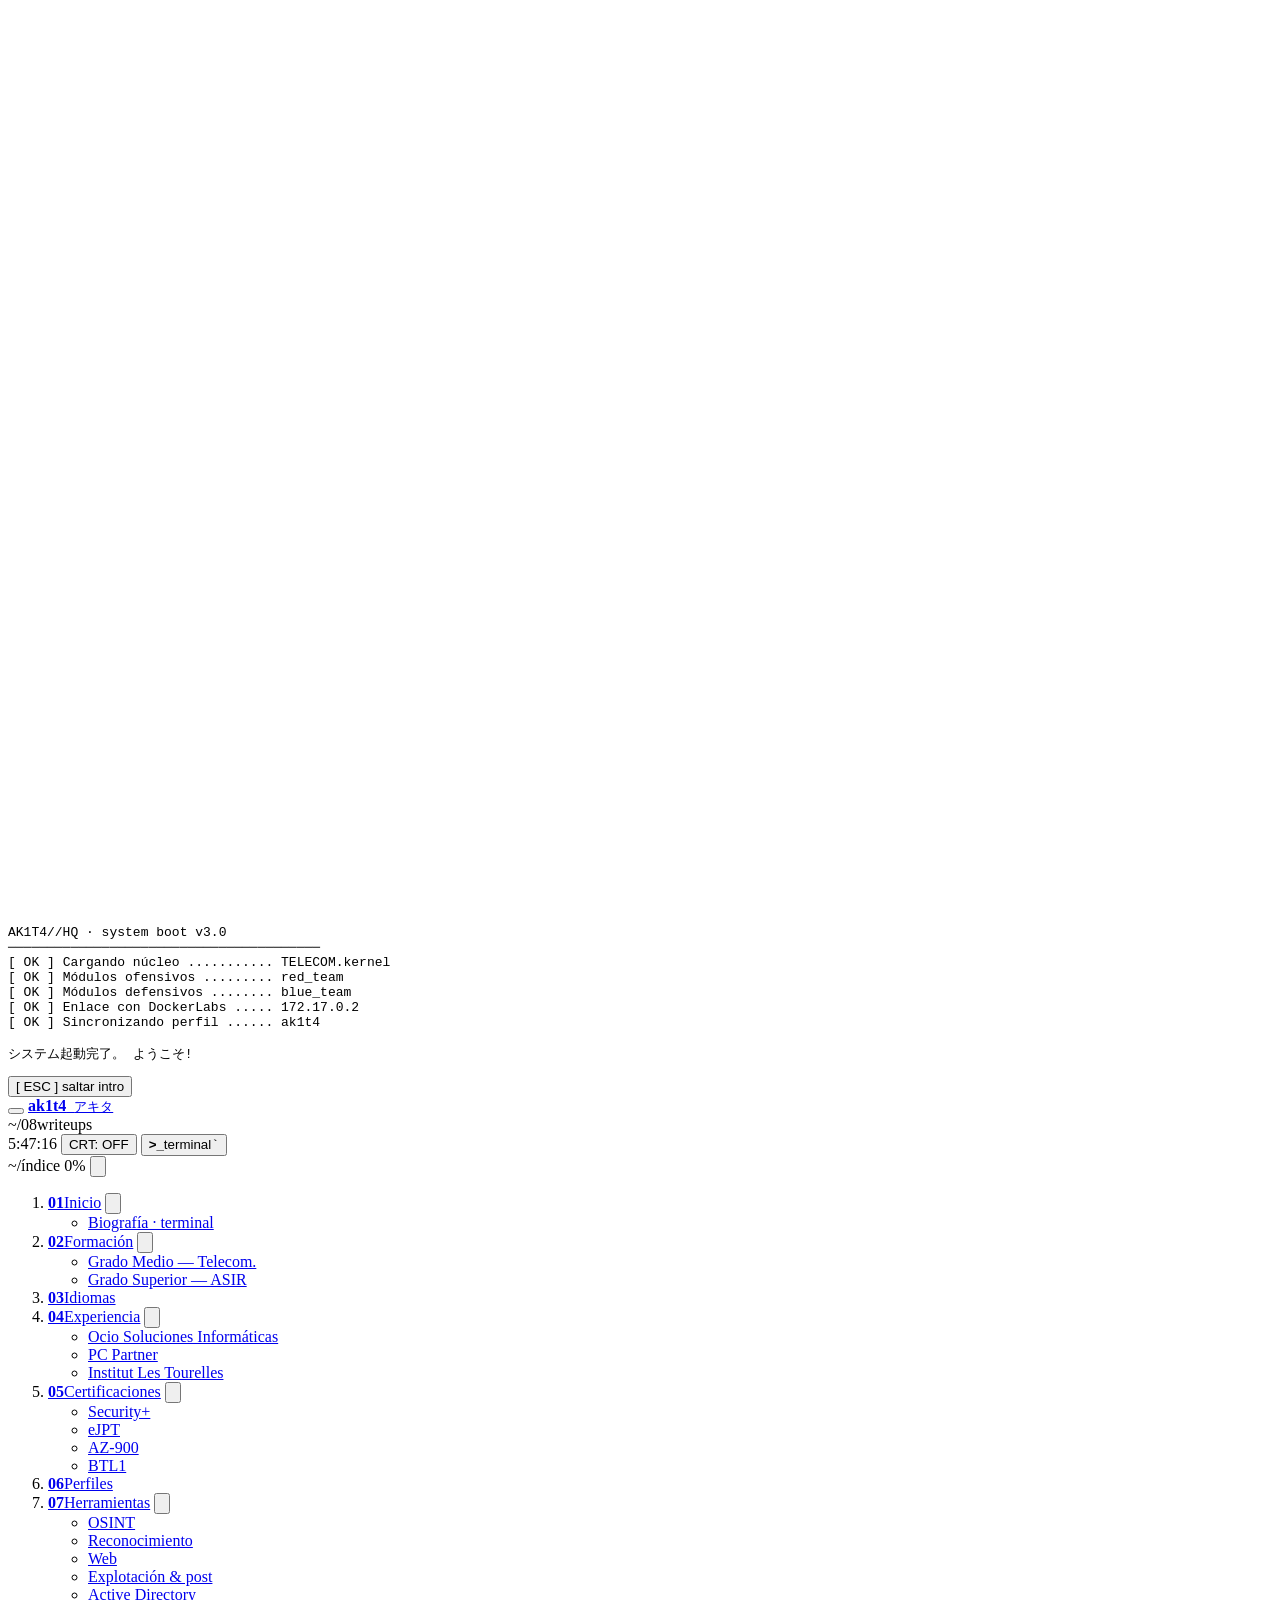
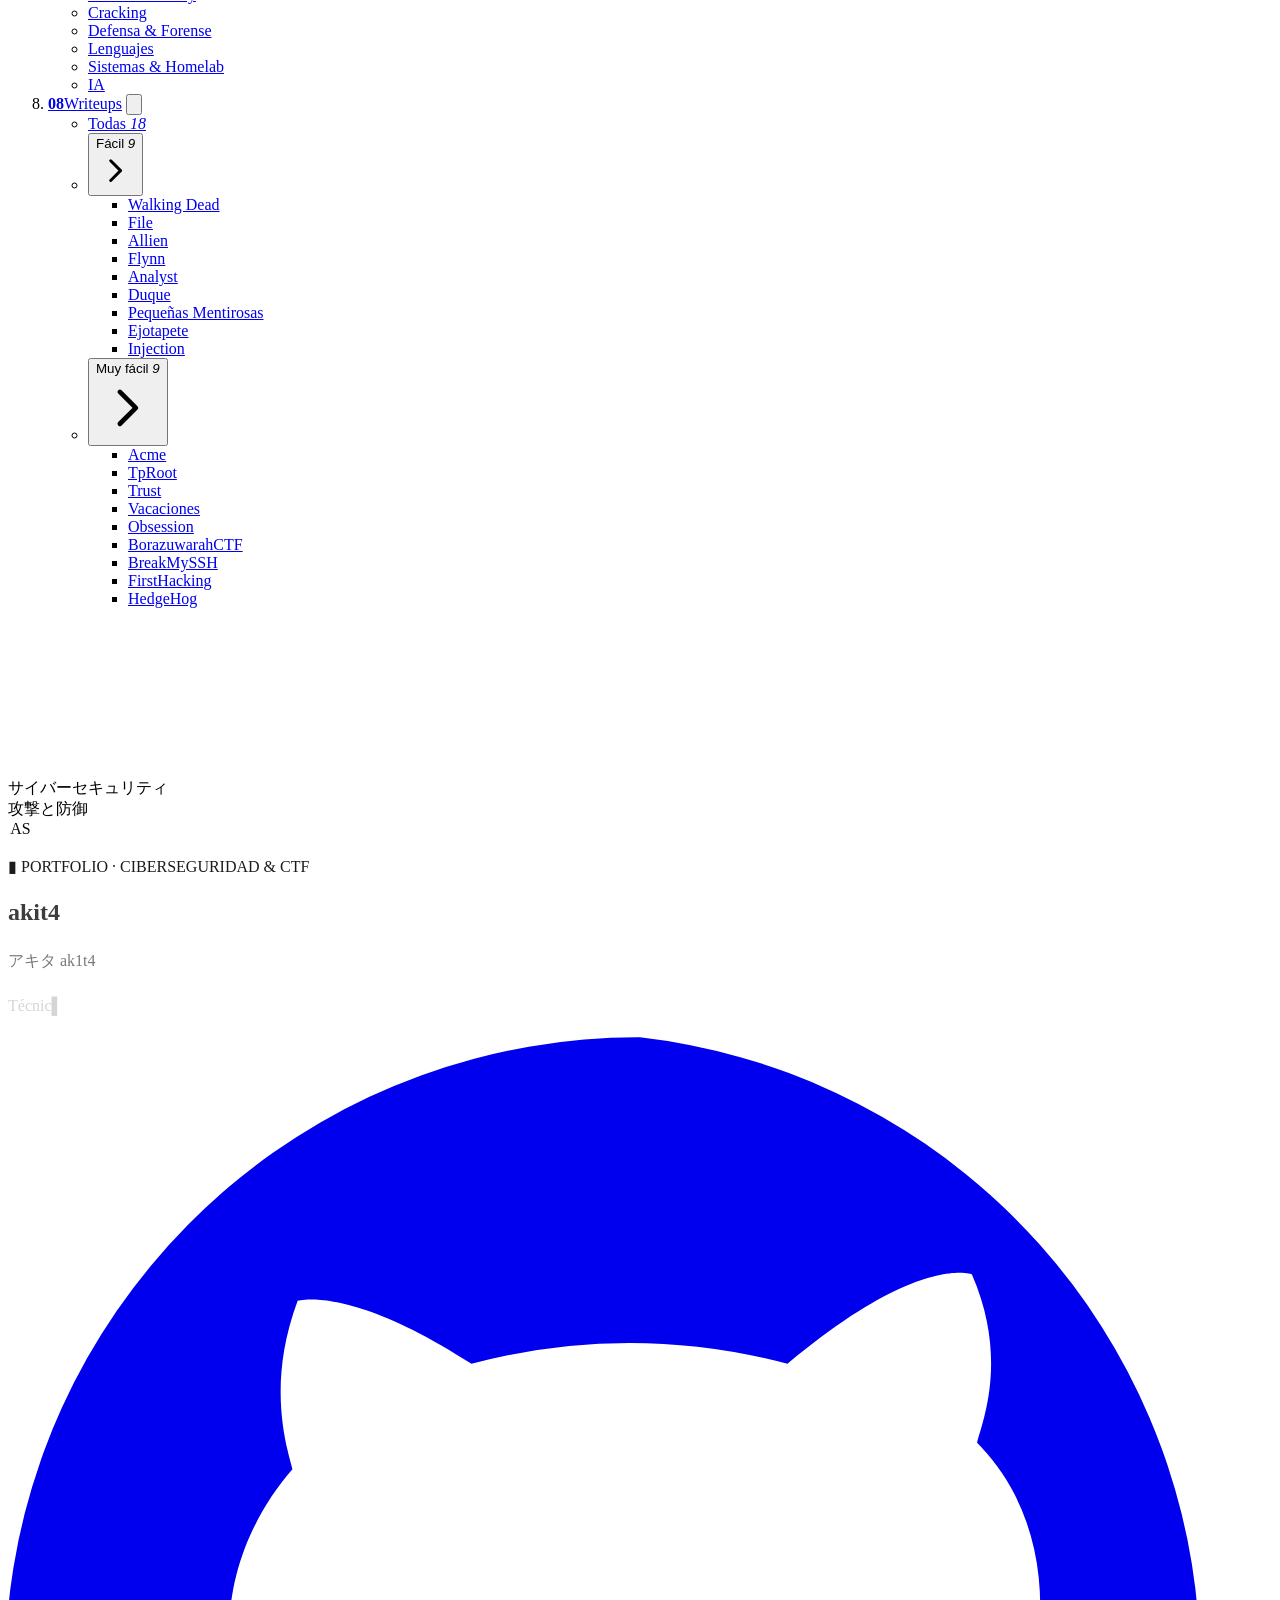
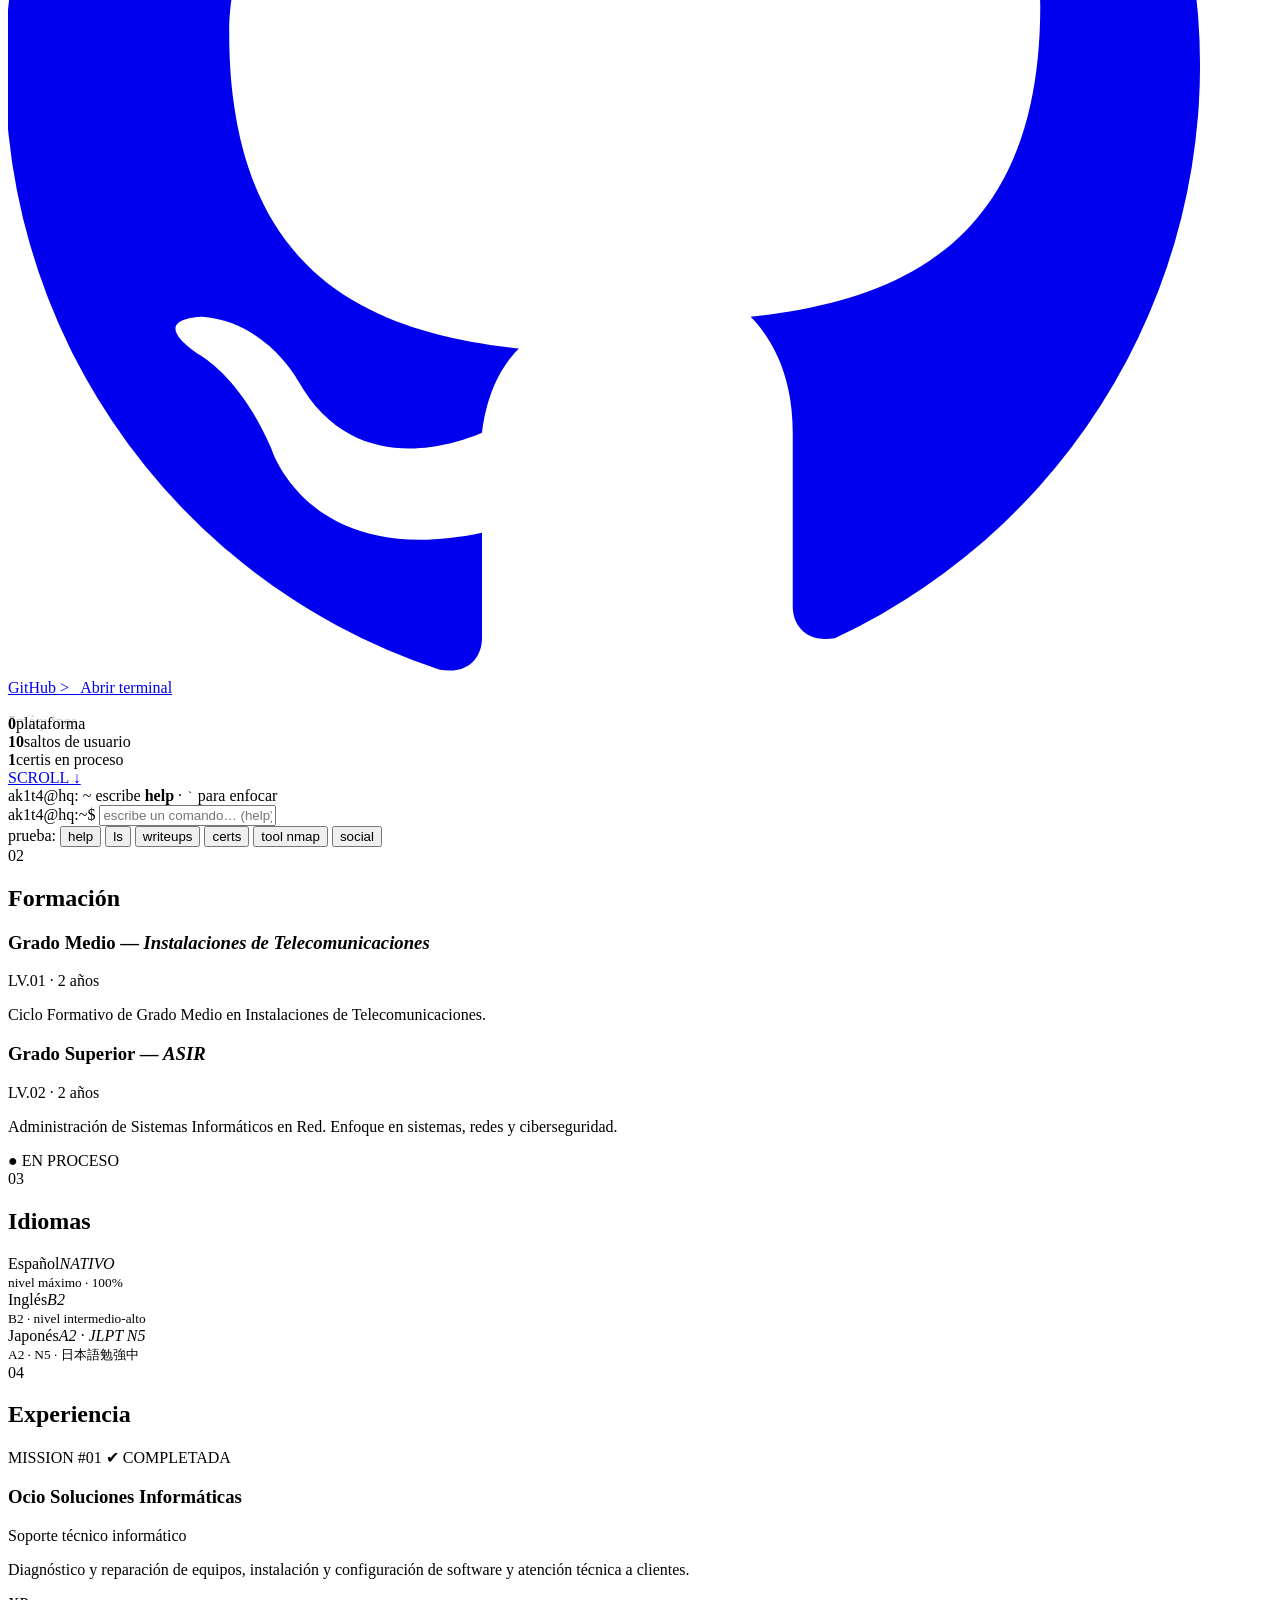
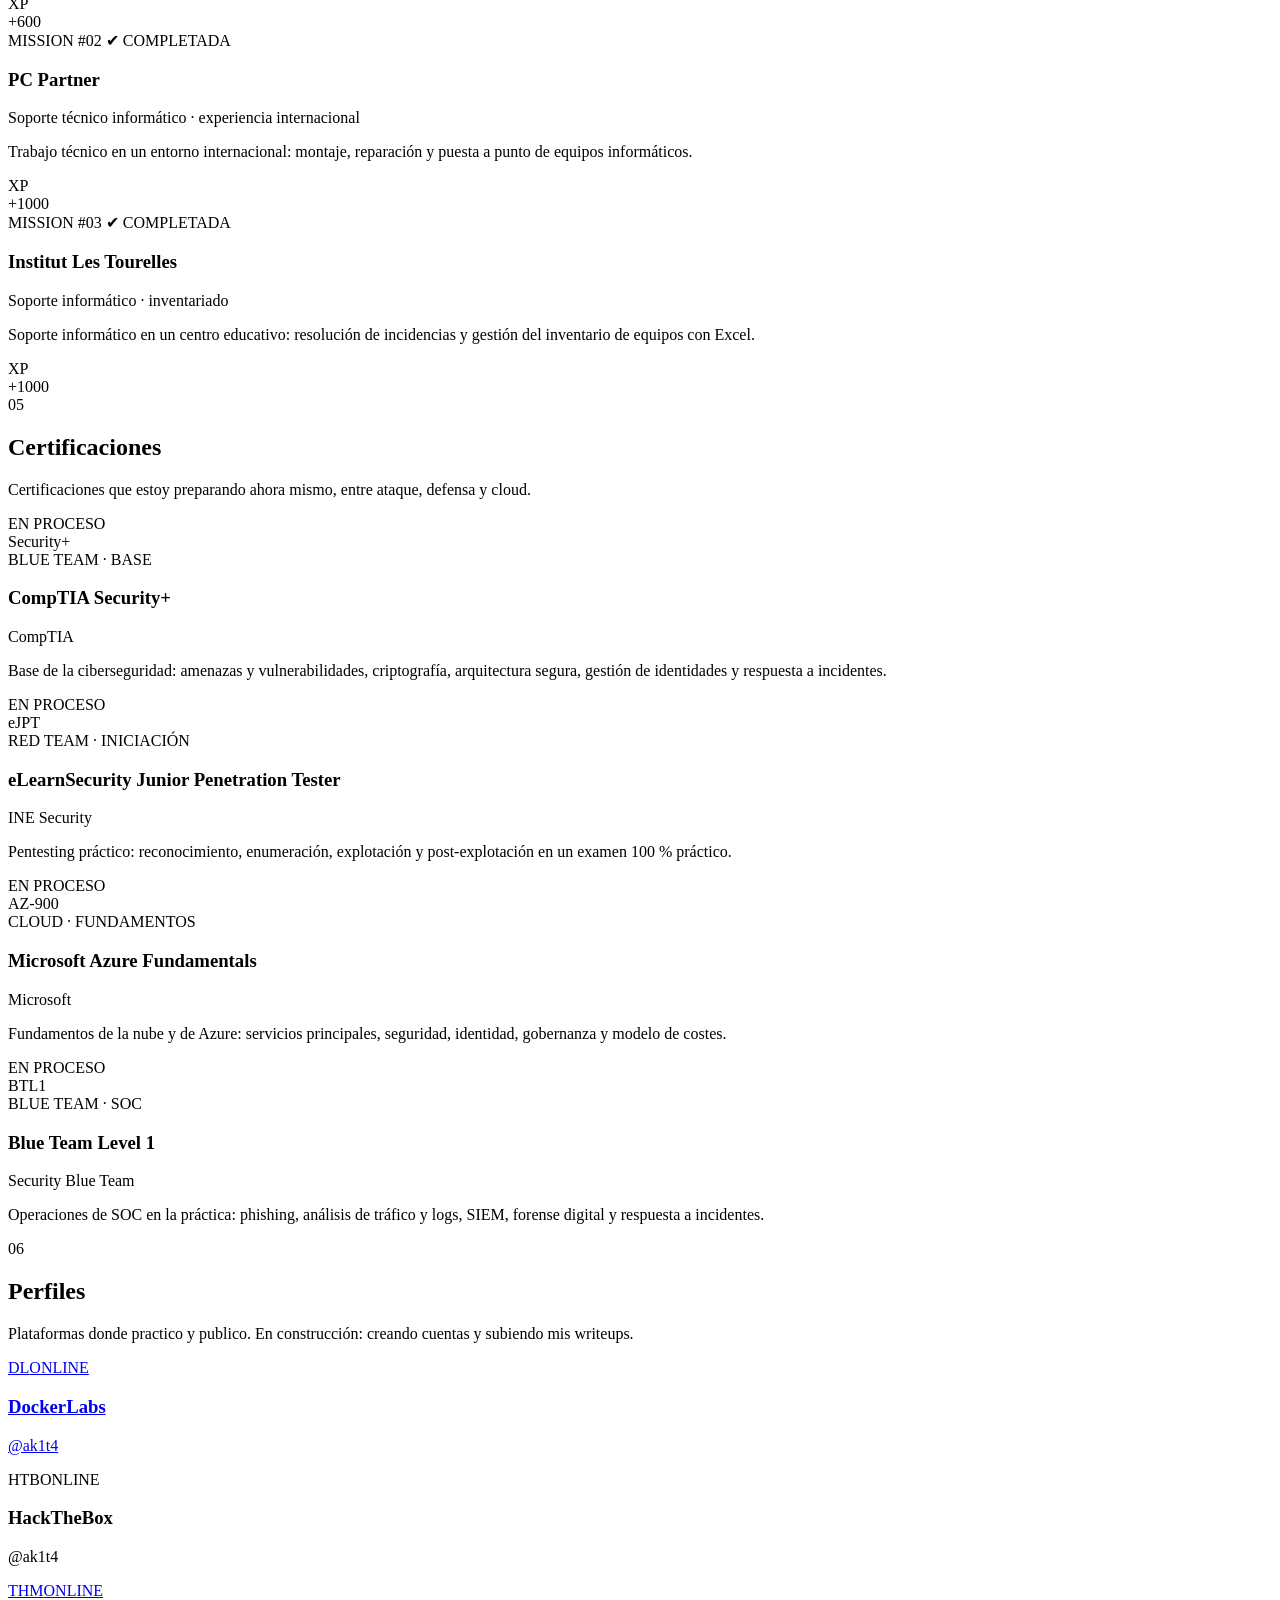
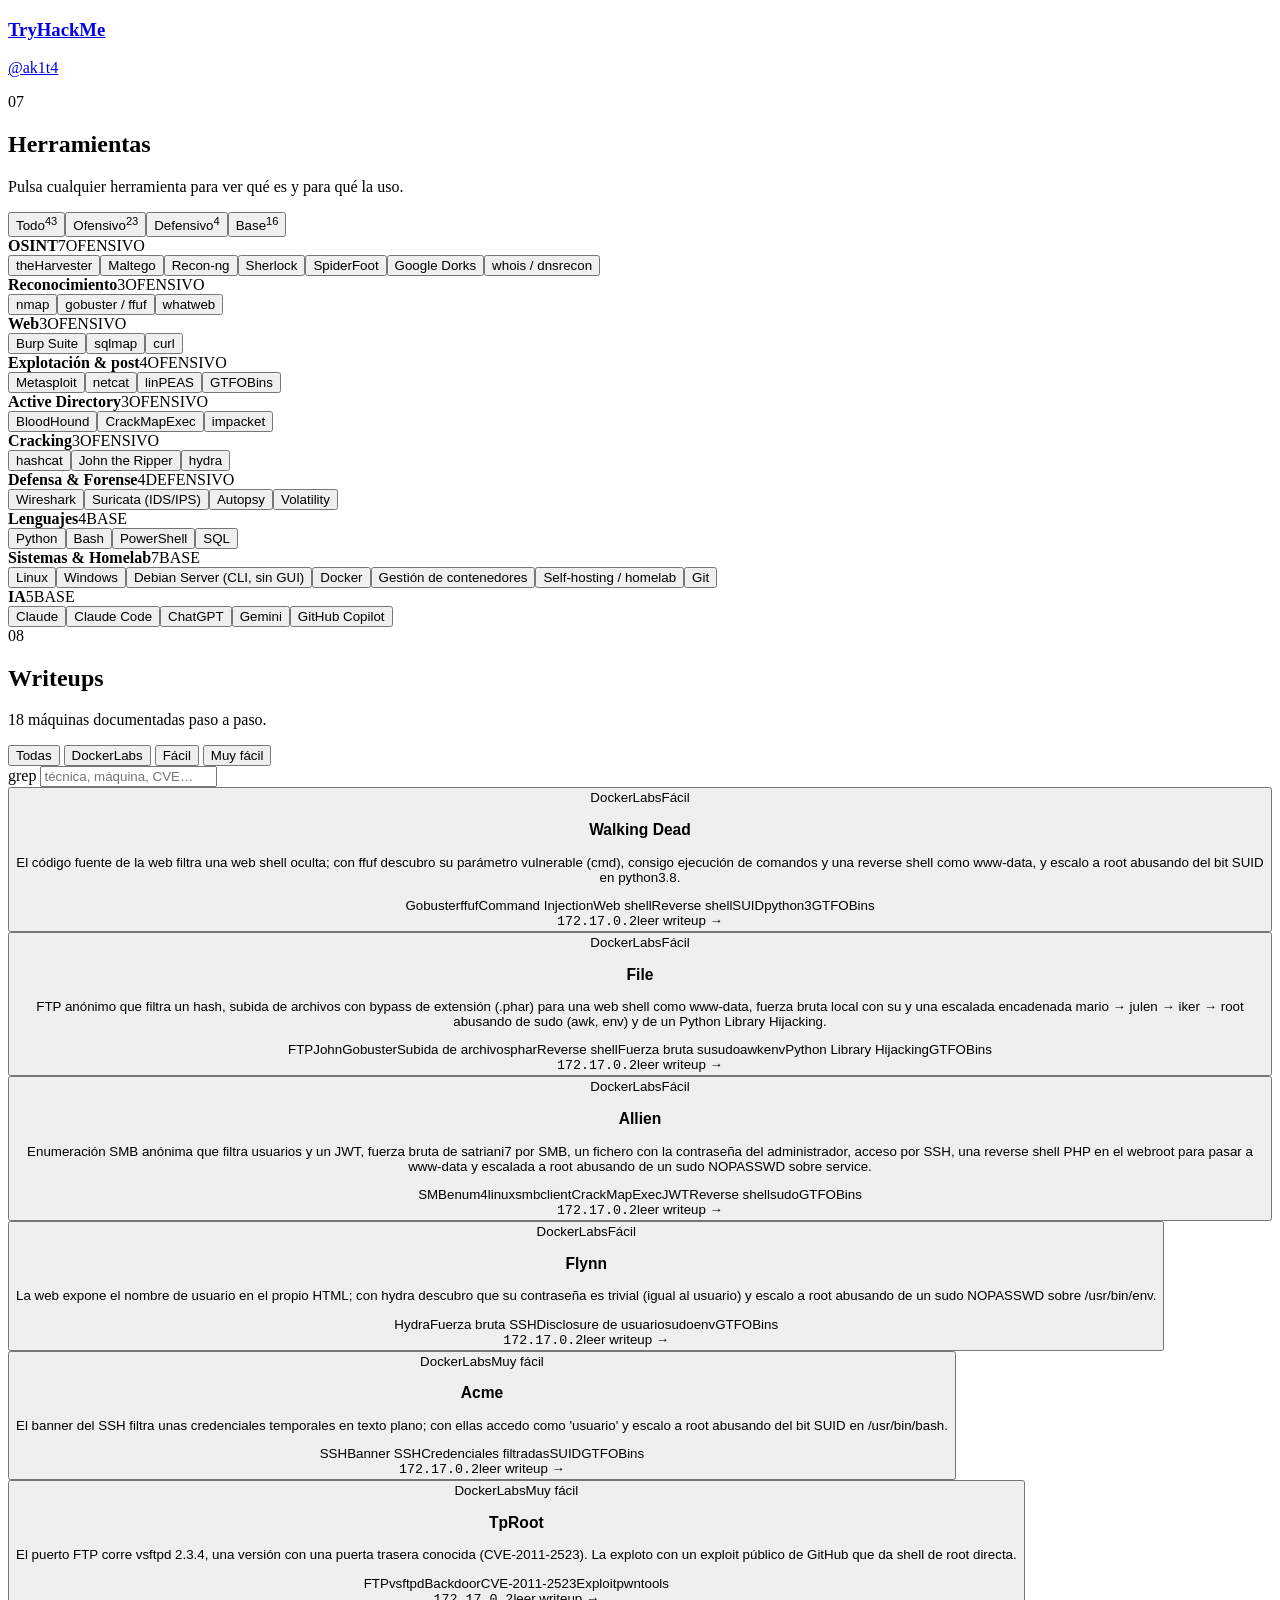
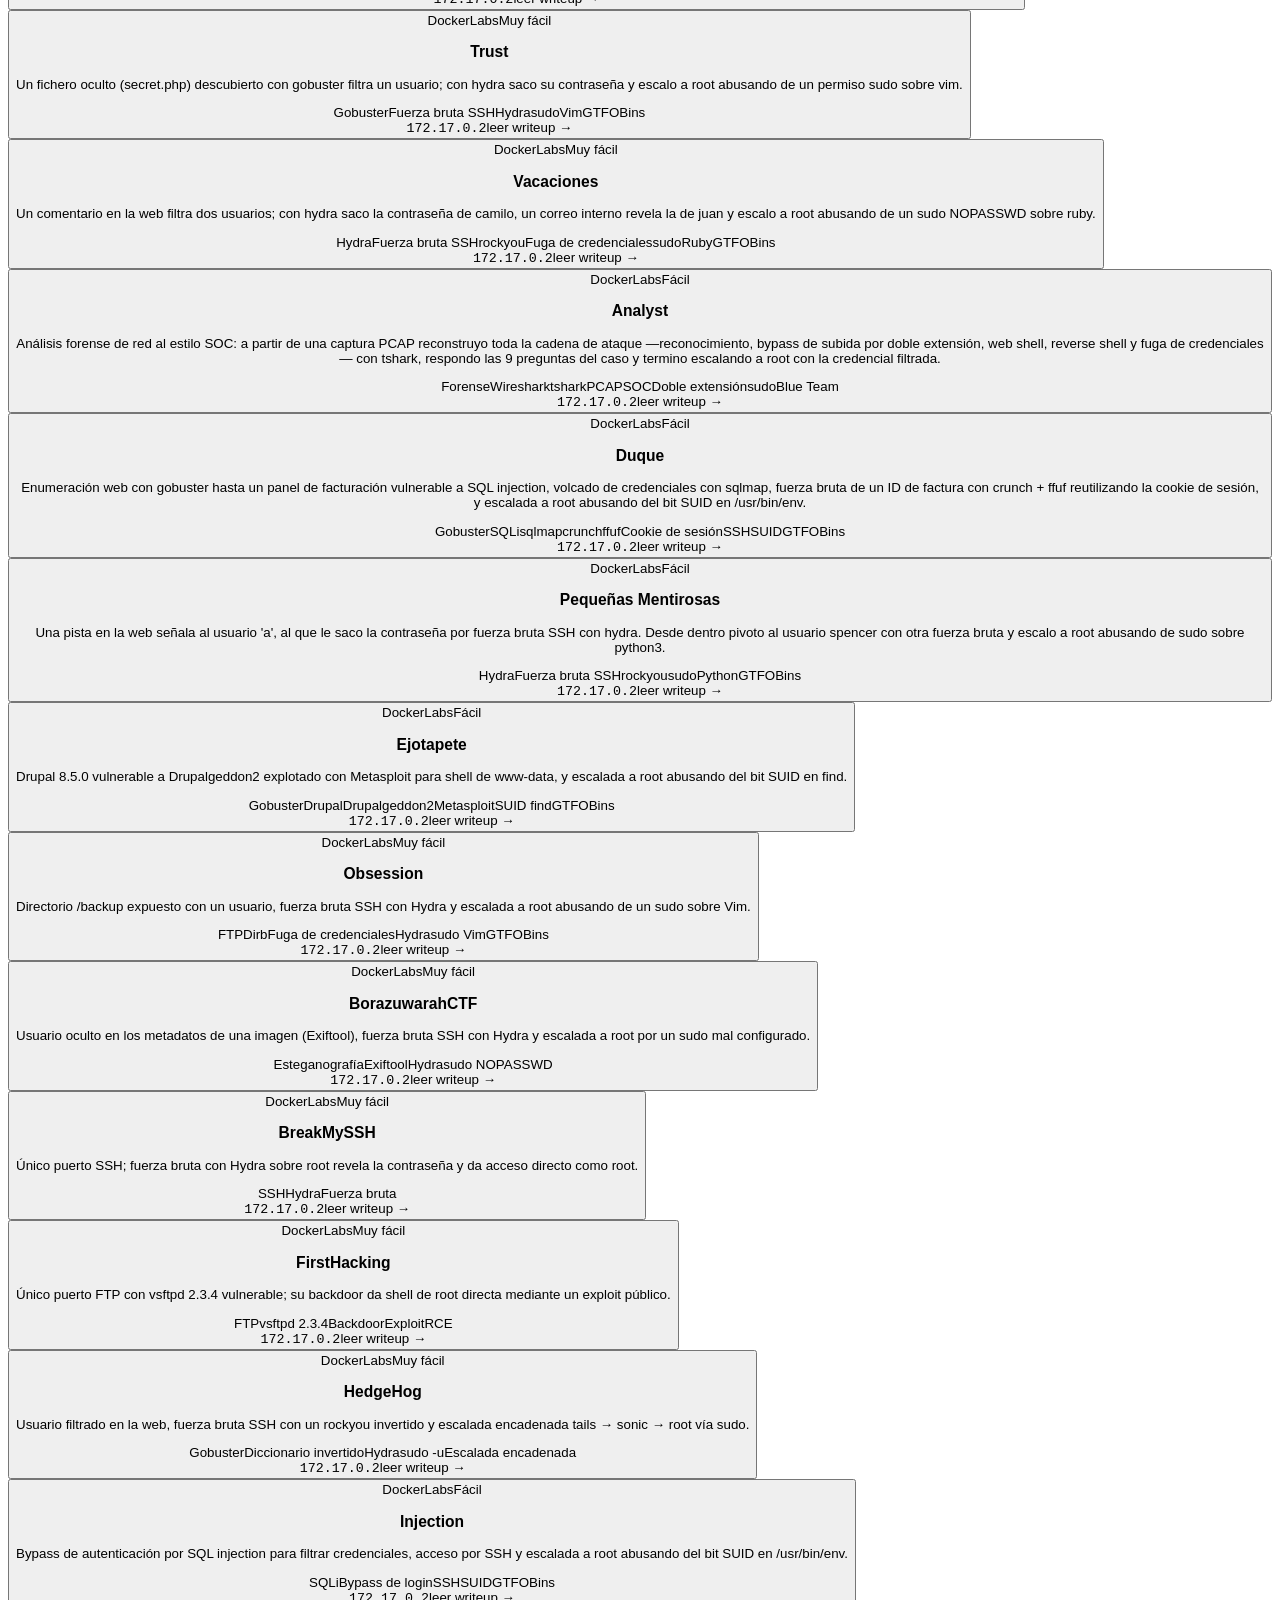
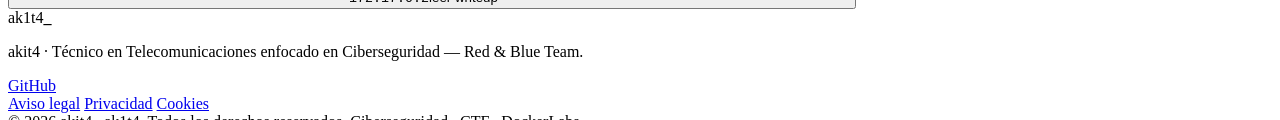
==== commit 62ee0bbe: "Fondo con lluvia matrix y rejilla sutil, paleta roja más intensa y líneas de writeups homogéneas" ====
--- a/index.html
+++ b/index.html
@@ -9,7 +9,7 @@
 <link rel="preconnect" href="https://fonts.googleapis.com">
 <link rel="preconnect" href="https://fonts.gstatic.com" crossorigin>
 <link href="https://fonts.googleapis.com/css2?family=Space+Grotesk:wght@500;700&family=IBM+Plex+Sans:wght@400;500;600&family=IBM+Plex+Mono:wght@400;500&family=Noto+Sans+JP:wght@400;700&display=swap" rel="stylesheet">
-<link rel="stylesheet" href="styles.css">
+<link rel="stylesheet" href="styles.css?v=5">
 <script>try { if (localStorage.getItem("ak-side") === "0") document.documentElement.classList.add("side-collapsed"); } catch (e) {}</script>
 </head>
 <body>
@@ -332,6 +332,6 @@
 
 <script src="https://cdnjs.cloudflare.com/ajax/libs/gsap/3.12.5/gsap.min.js"></script>
 <script src="https://cdnjs.cloudflare.com/ajax/libs/gsap/3.12.5/ScrollTrigger.min.js"></script>
-<script src="app.js"></script>
+<script src="app.js?v=5"></script>
 </body>
 </html>
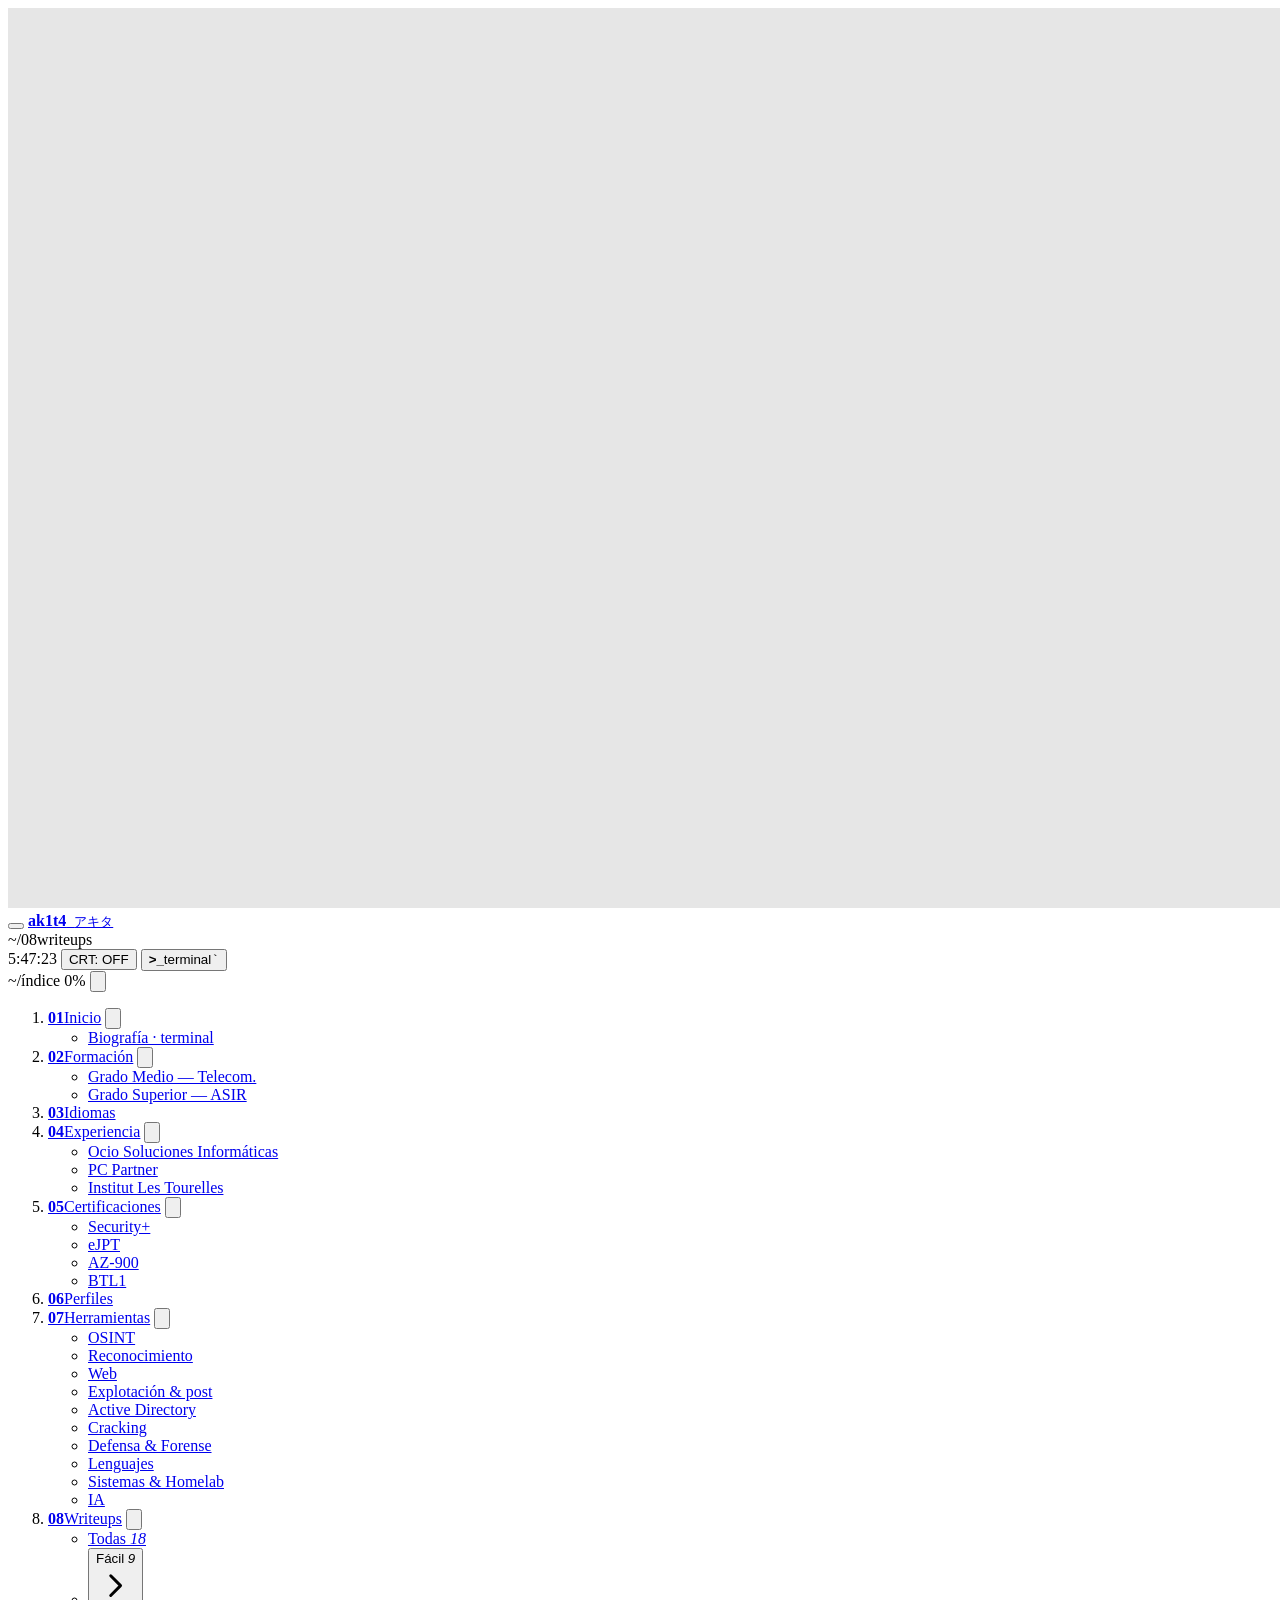
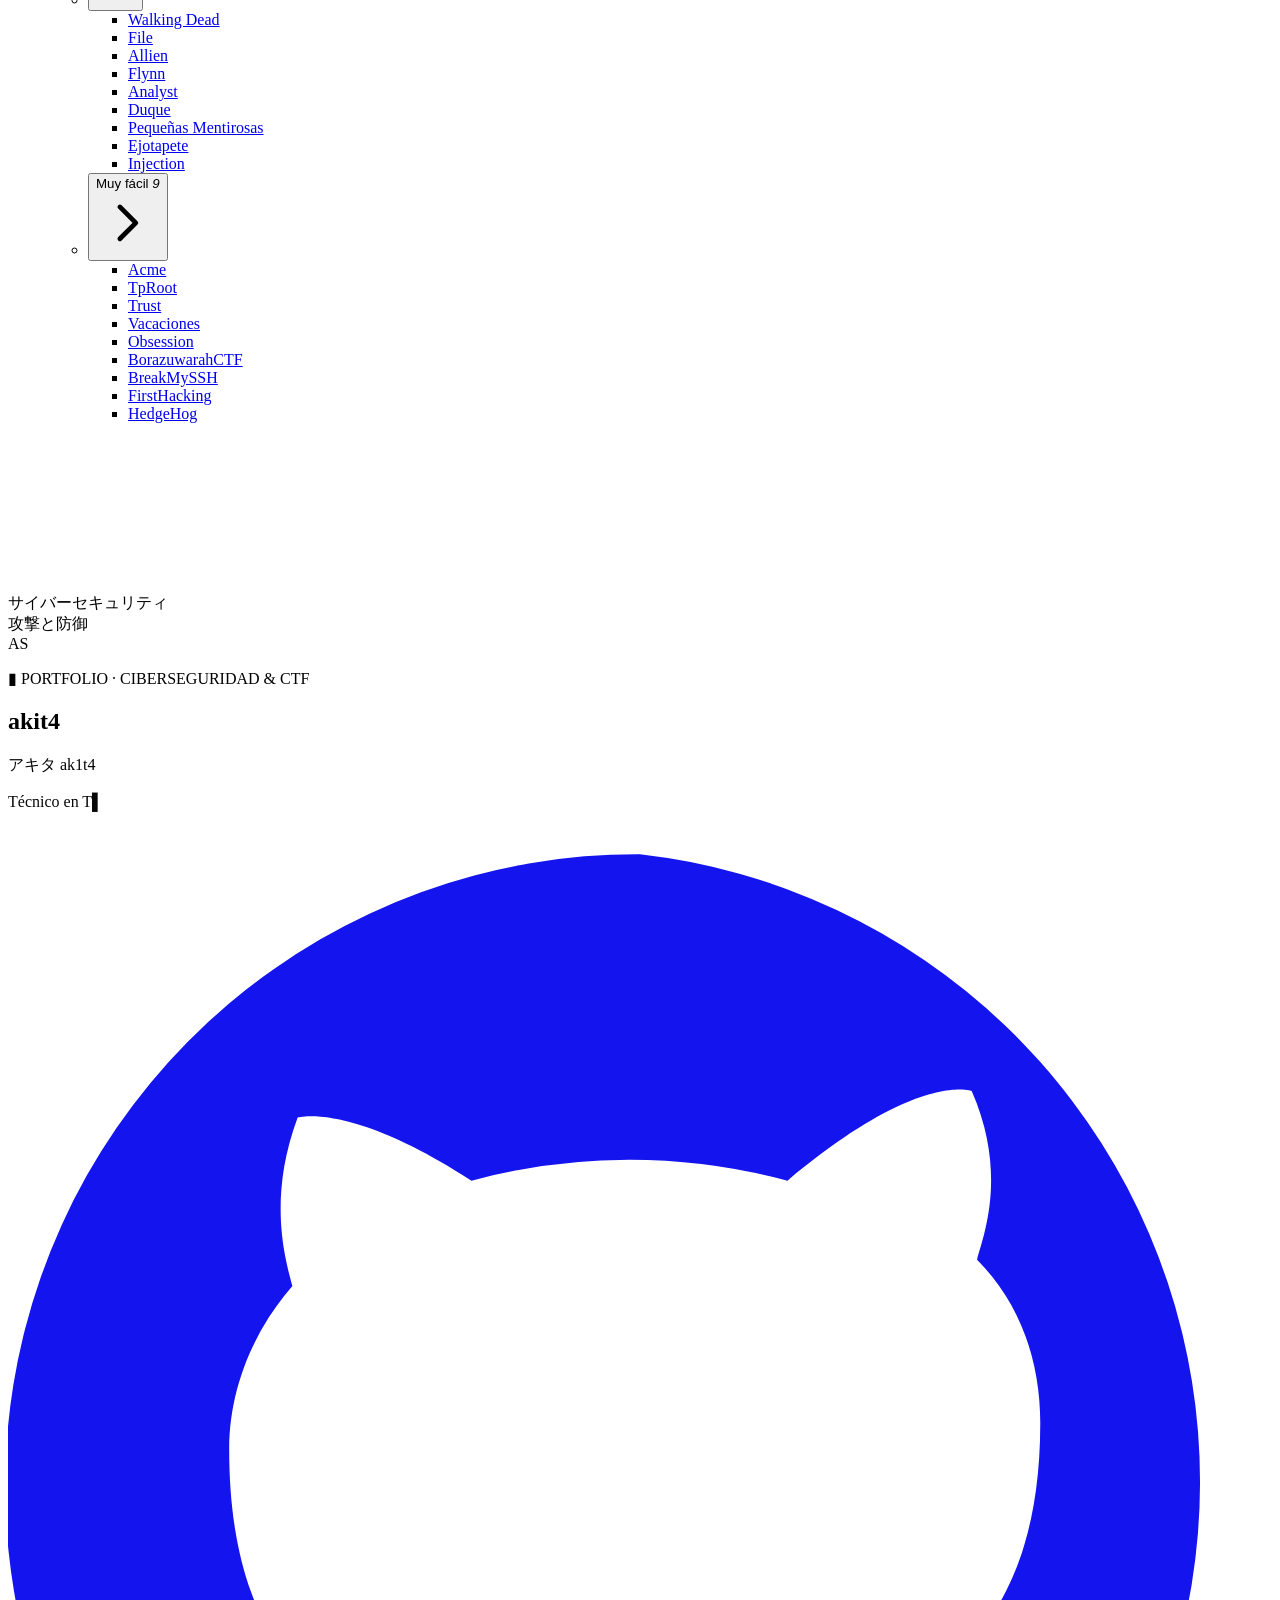
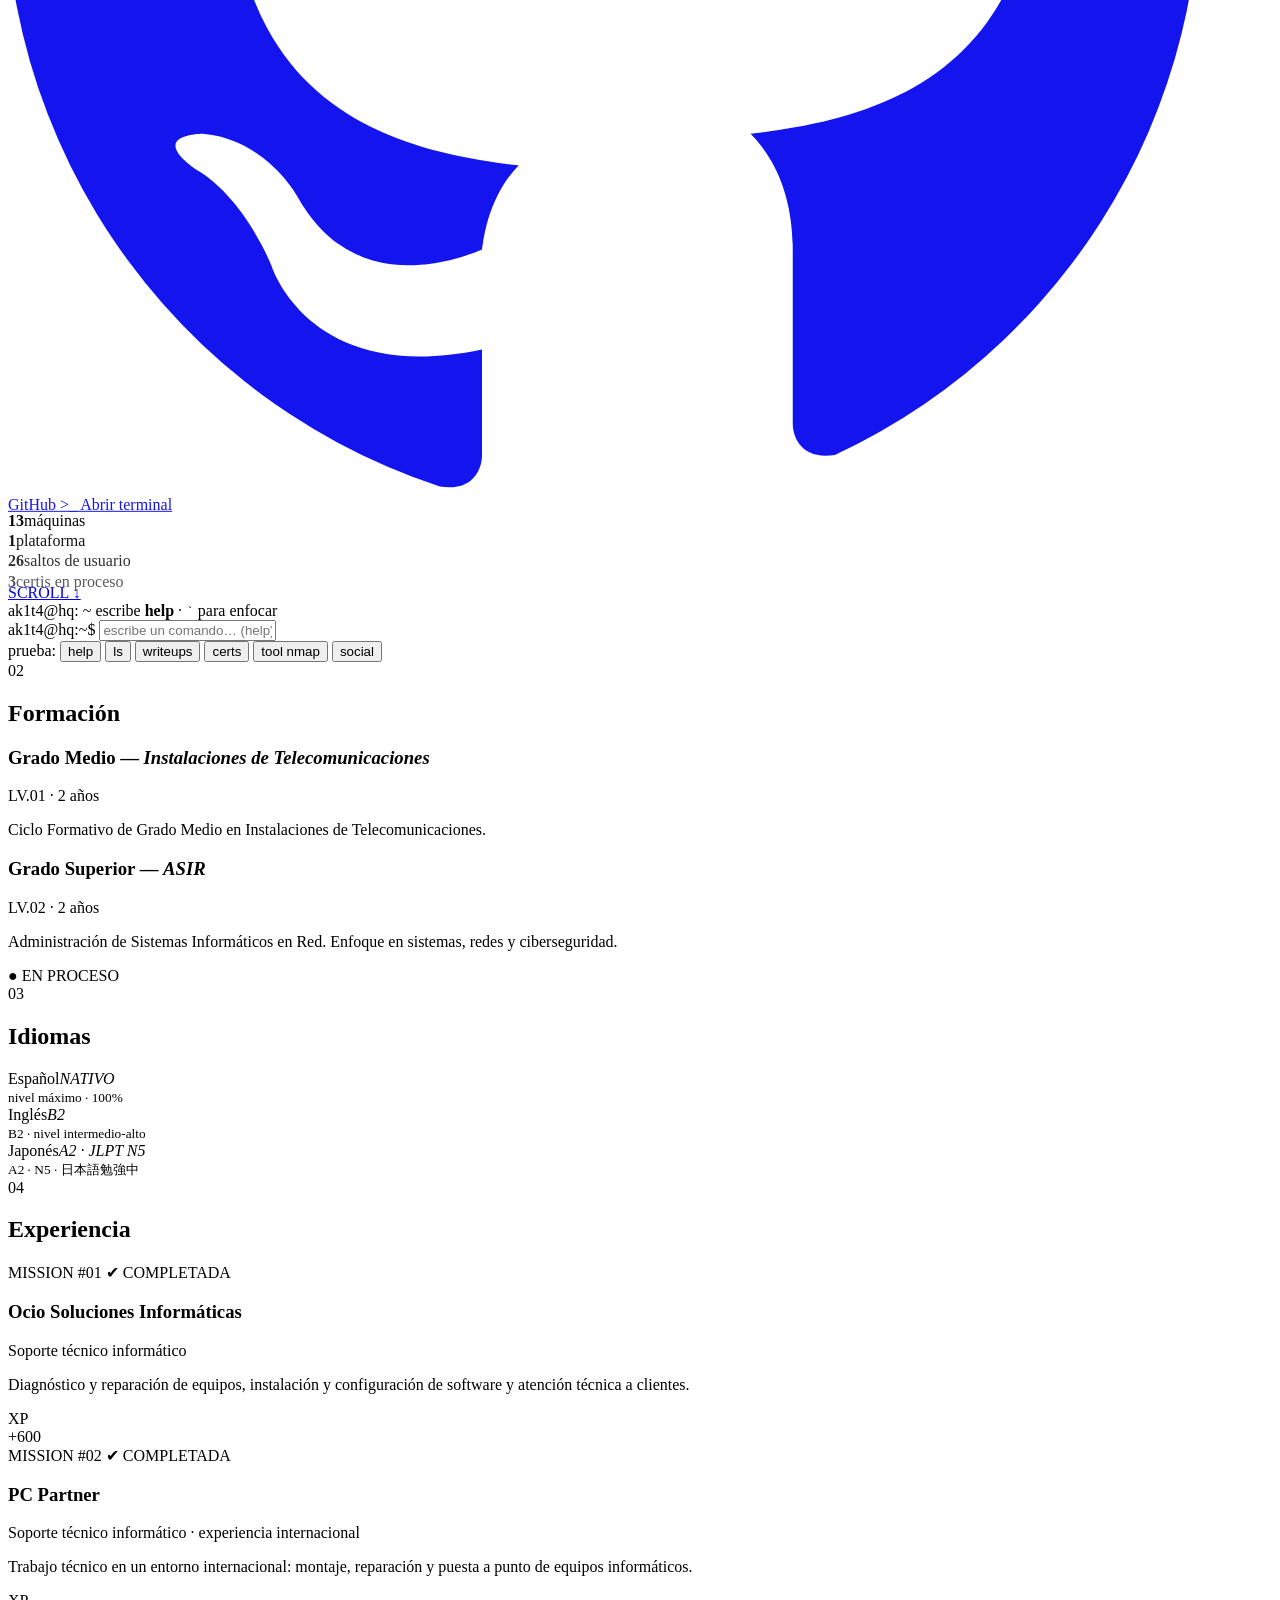
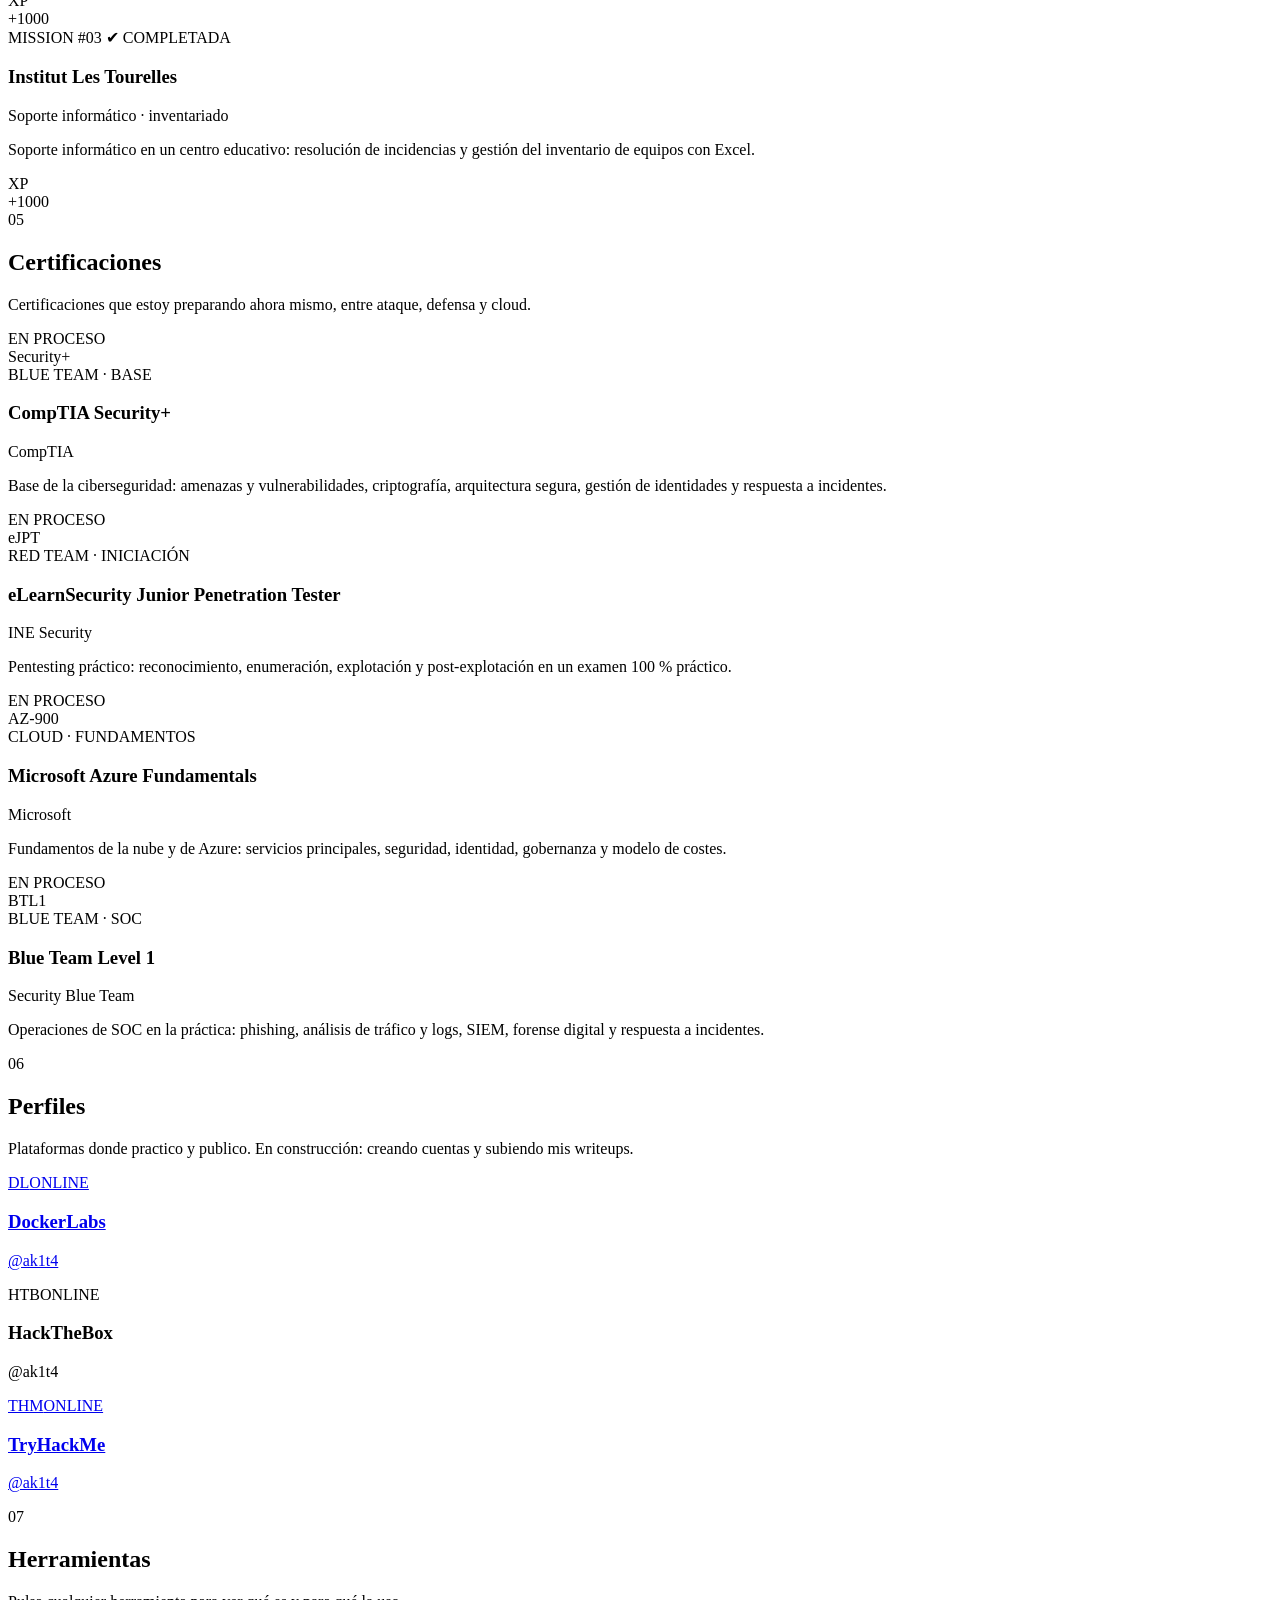
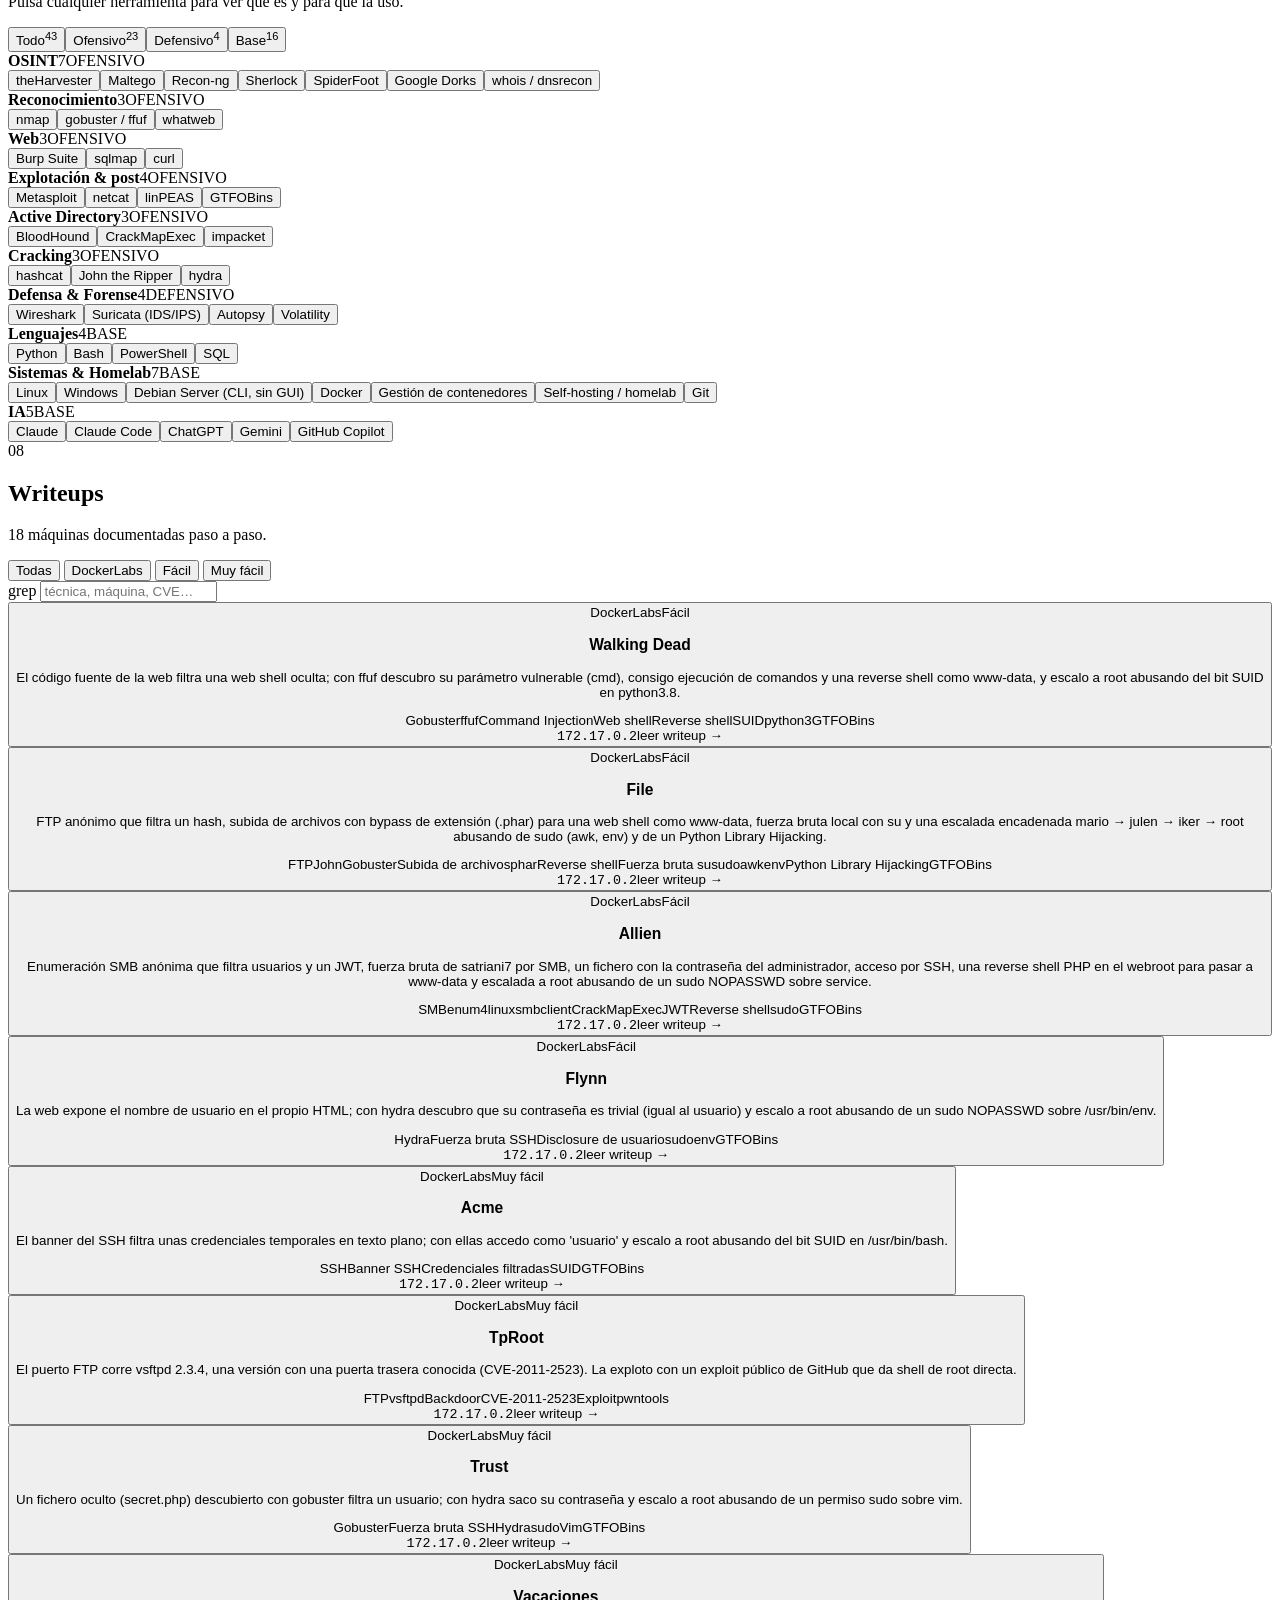
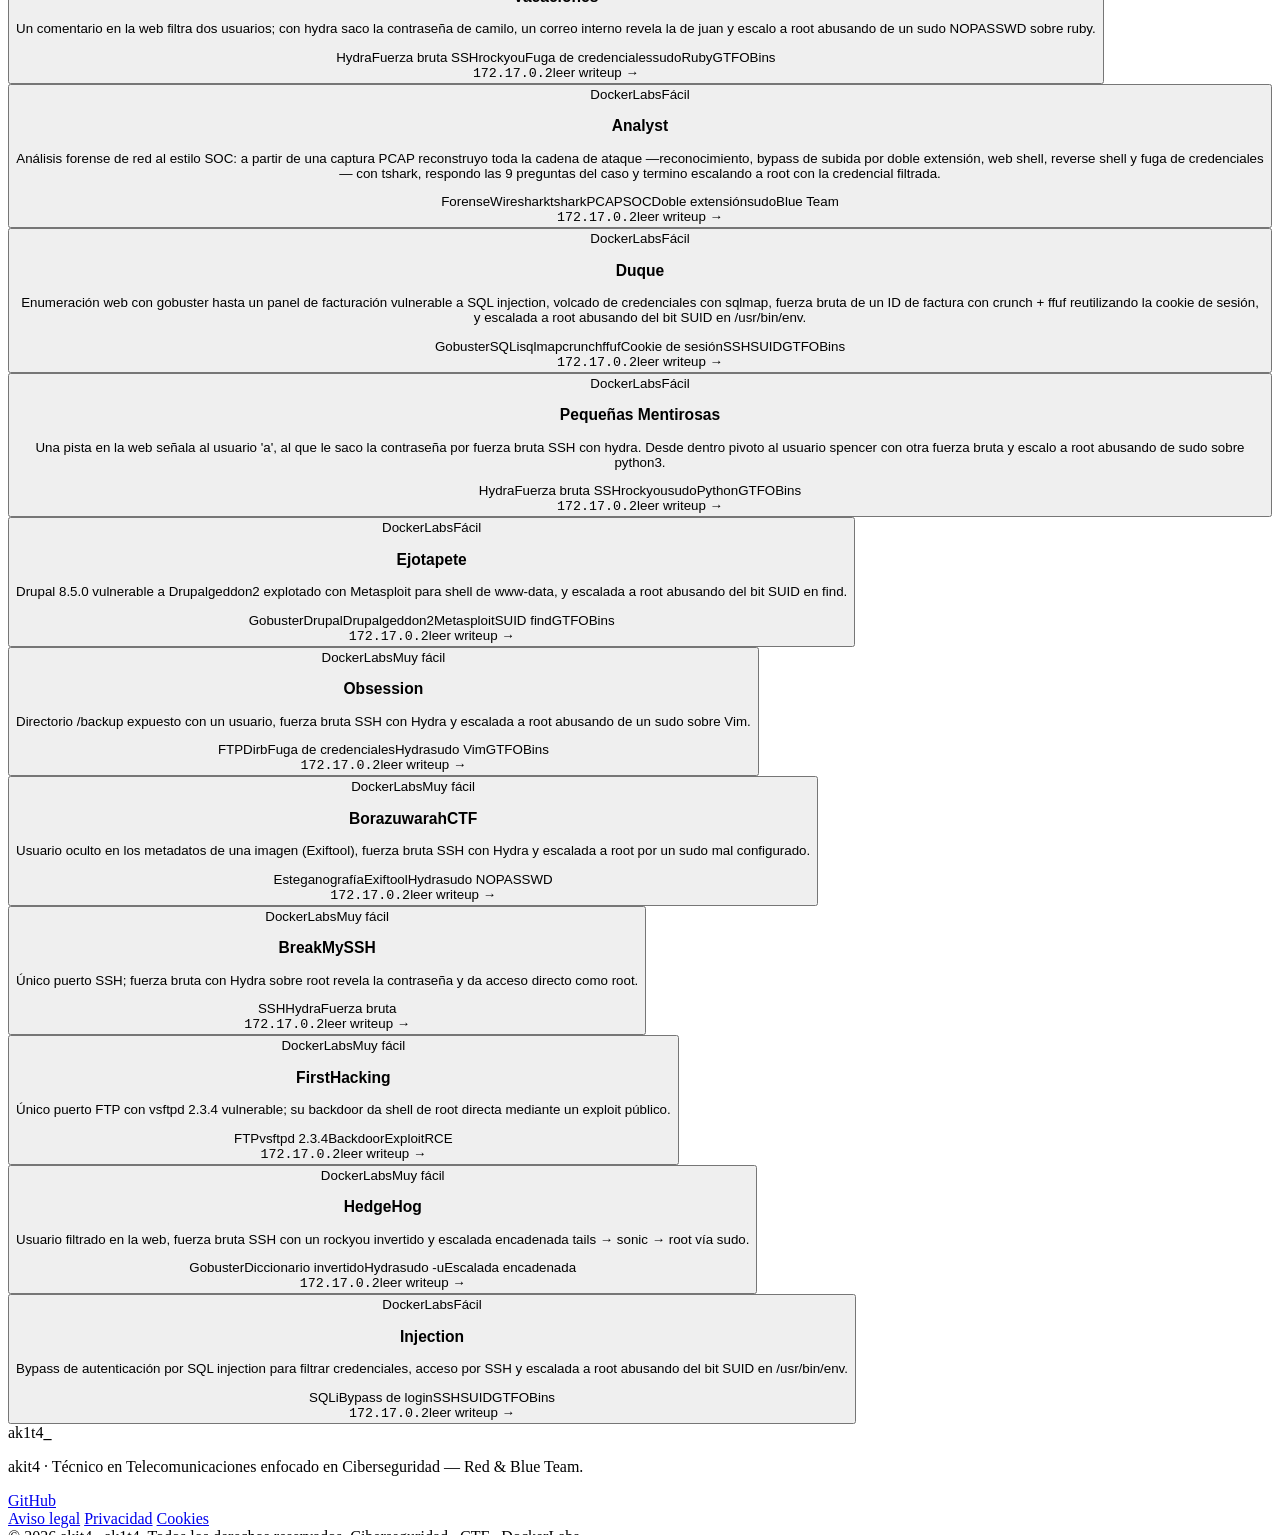
==== commit 1973d948: "Añadir favicon propio (prompt >_ en SVG) en vez del icono por defecto del navegador" ====
--- a/index.html
+++ b/index.html
@@ -6,6 +6,7 @@
 <title>AK1T4 // Portfolio</title>
 <meta name="description" content="akit4 · ak1t4 — Portfolio de ciberseguridad y CTF. Red & Blue Team.">
 <meta name="theme-color" content="#0d0a10">
+<link rel="icon" href="favicon.svg?v=1" type="image/svg+xml">
 <link rel="preconnect" href="https://fonts.googleapis.com">
 <link rel="preconnect" href="https://fonts.gstatic.com" crossorigin>
 <link href="https://fonts.googleapis.com/css2?family=Space+Grotesk:wght@500;700&family=IBM+Plex+Sans:wght@400;500;600&family=IBM+Plex+Mono:wght@400;500&family=Noto+Sans+JP:wght@400;700&display=swap" rel="stylesheet">
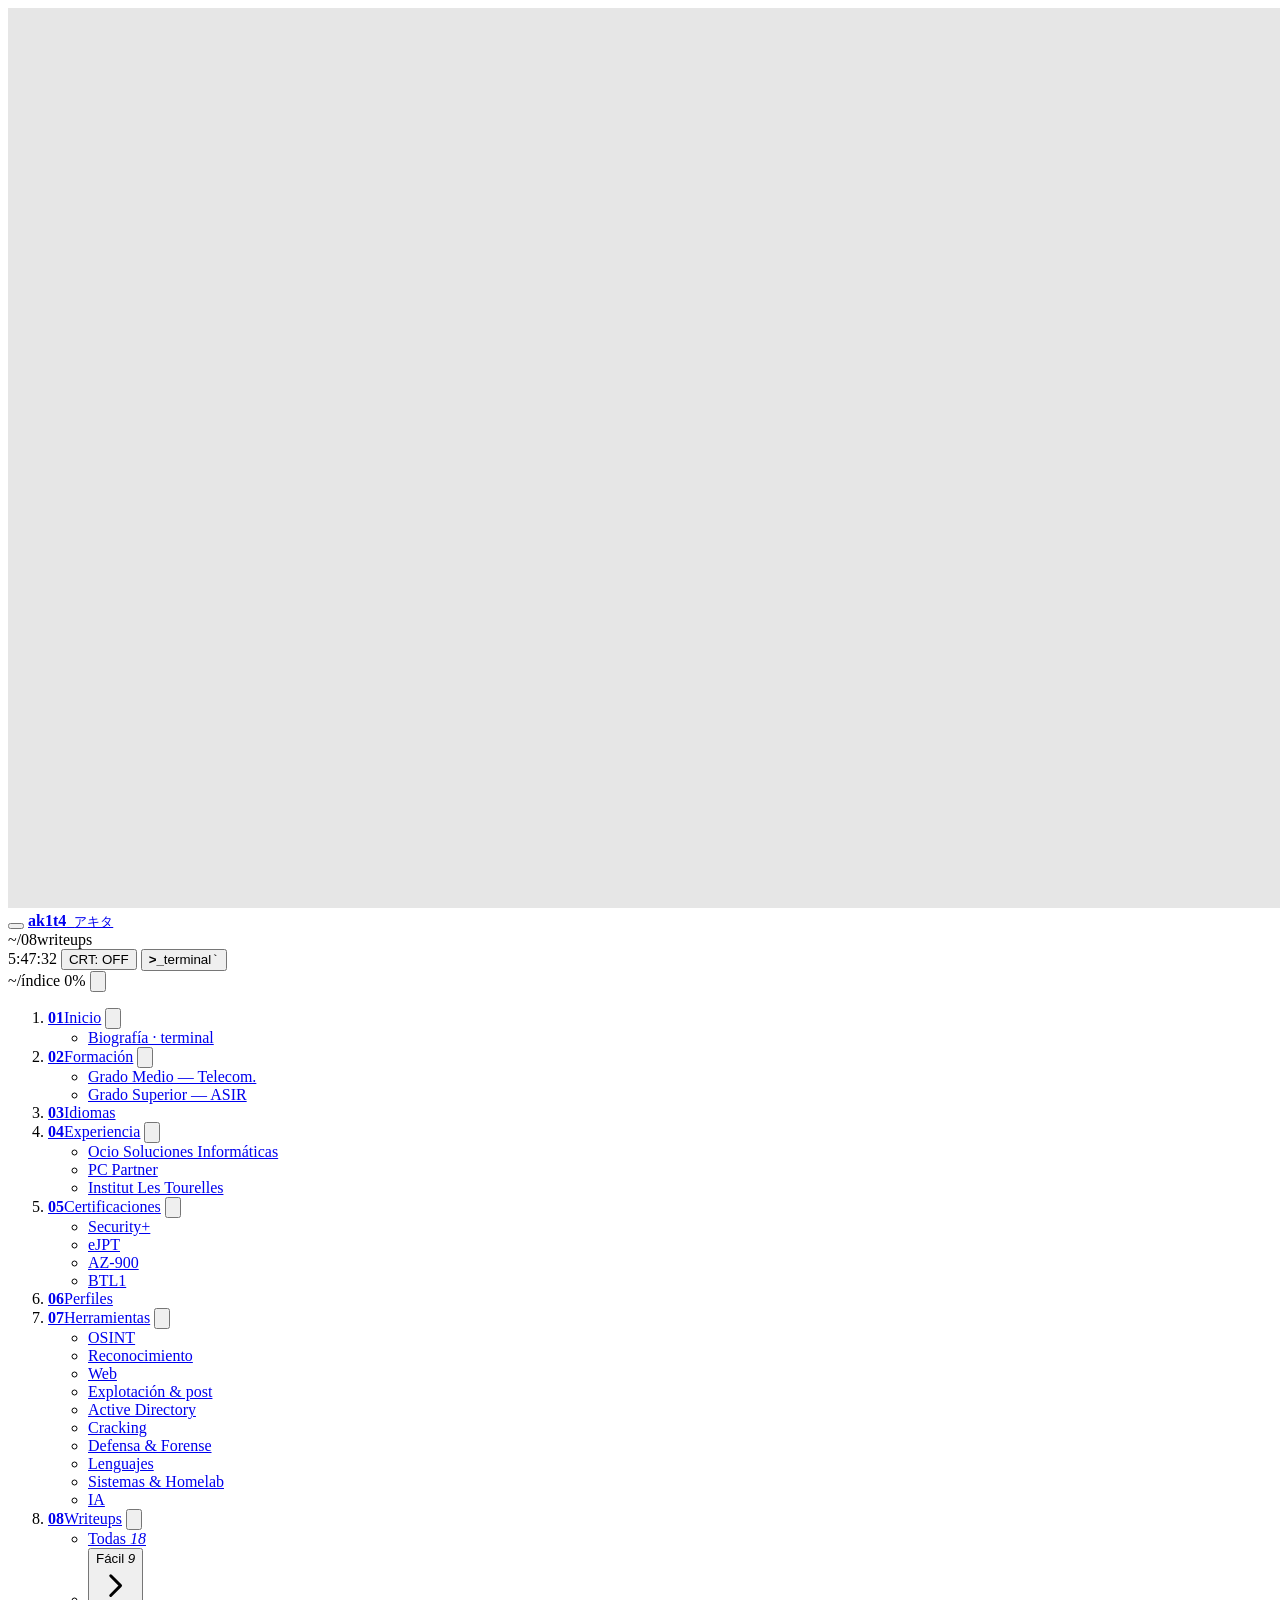
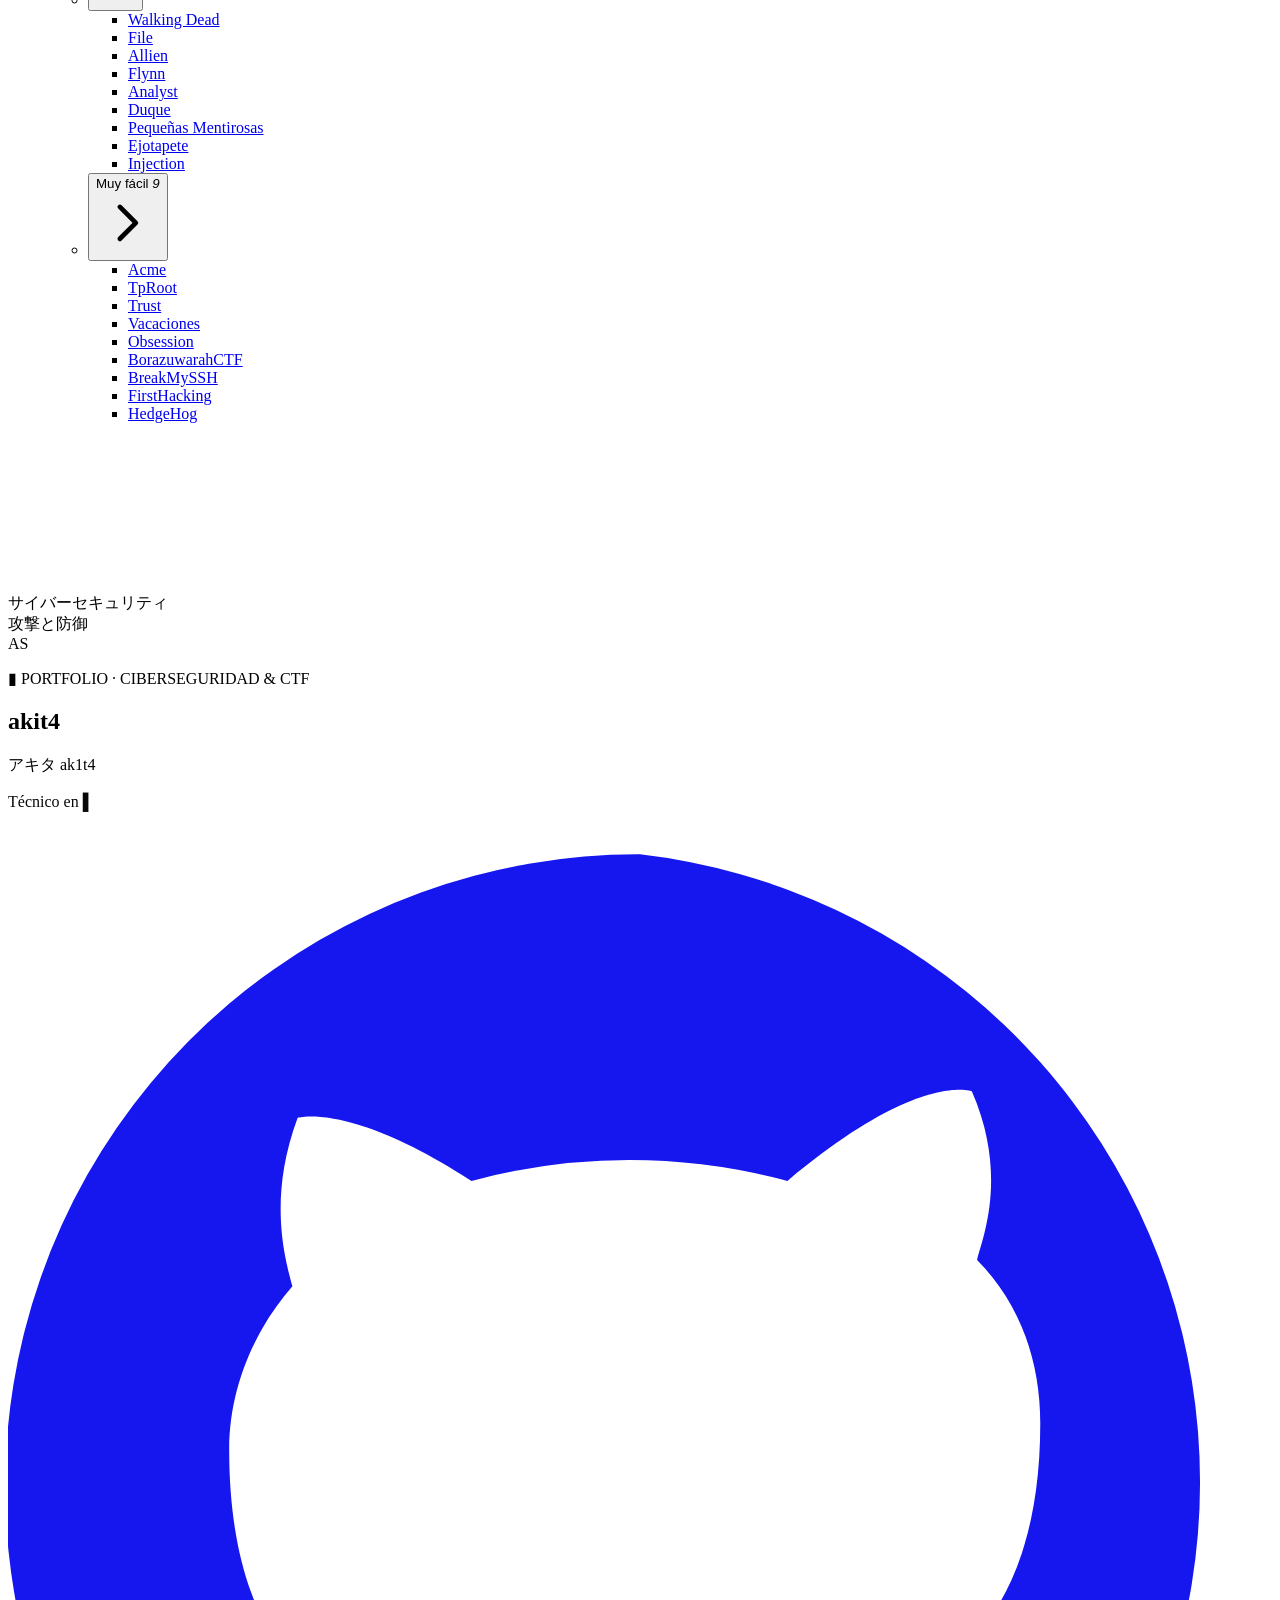
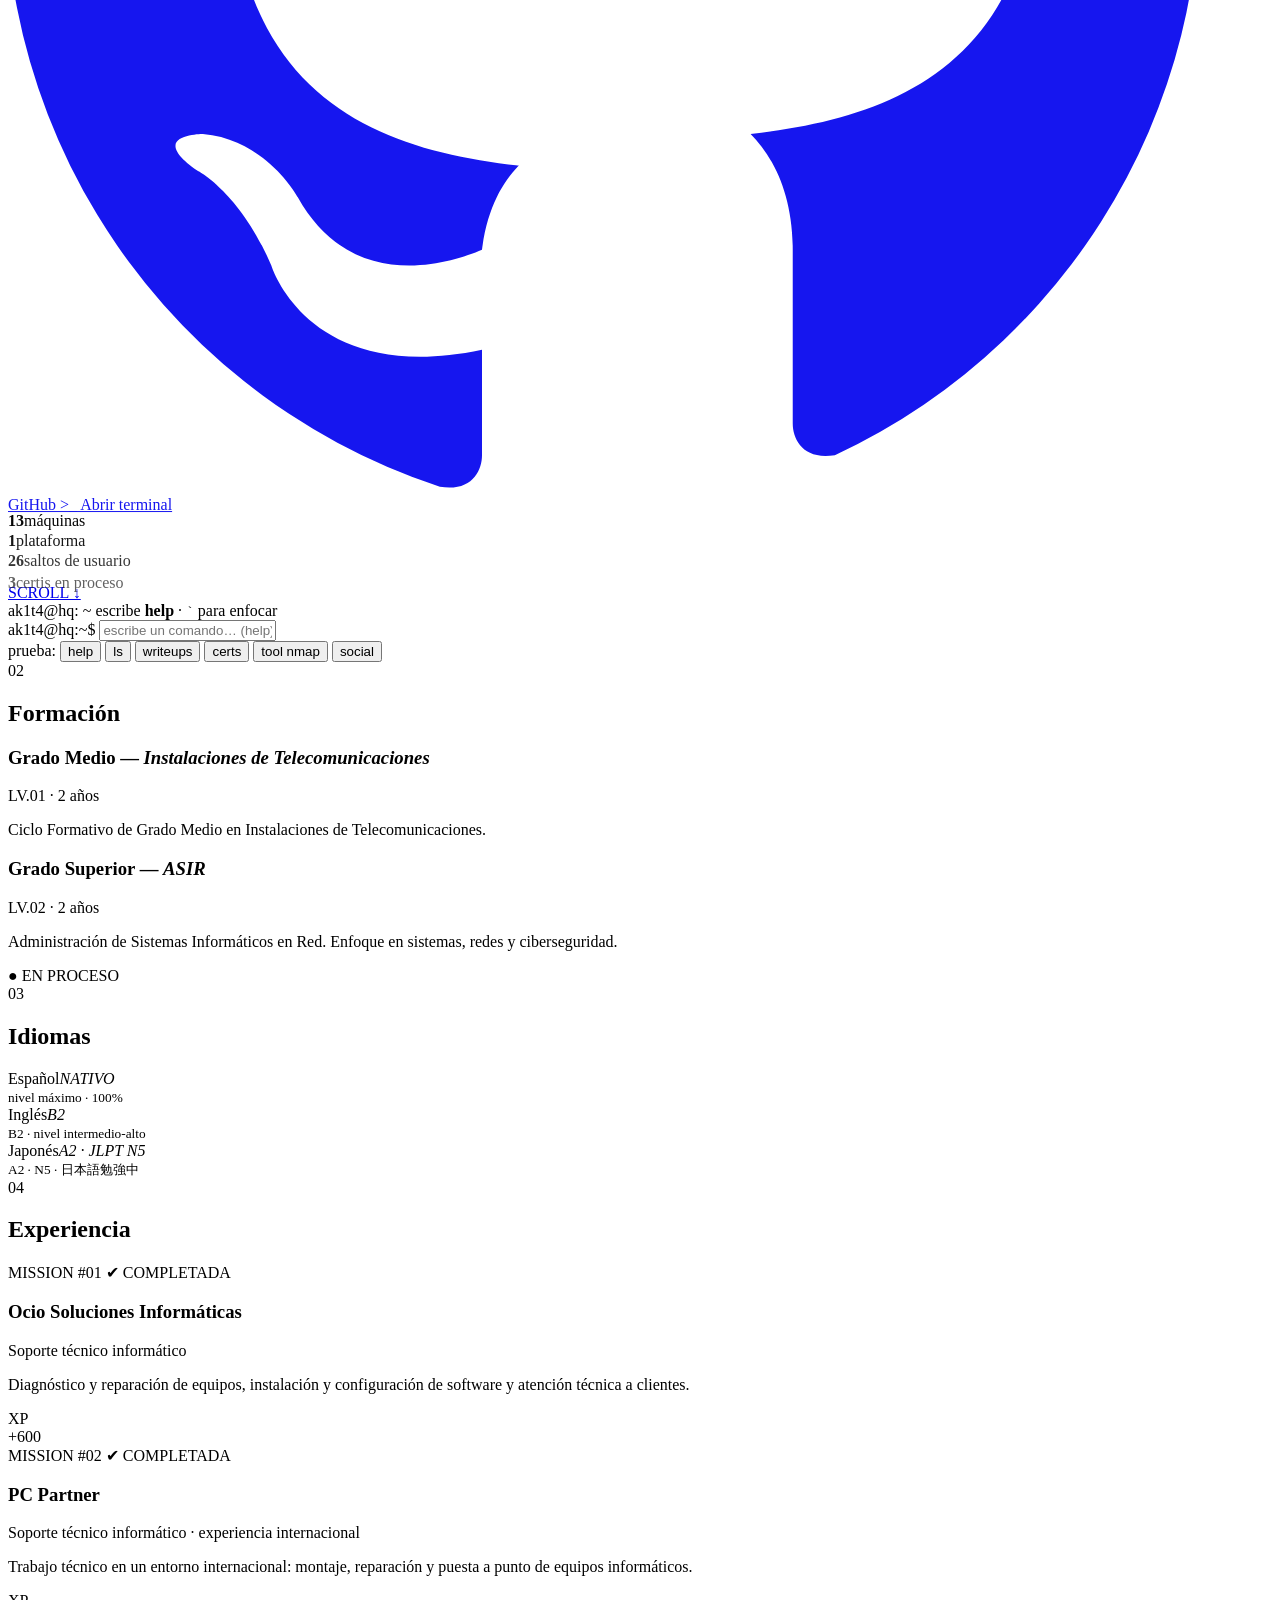
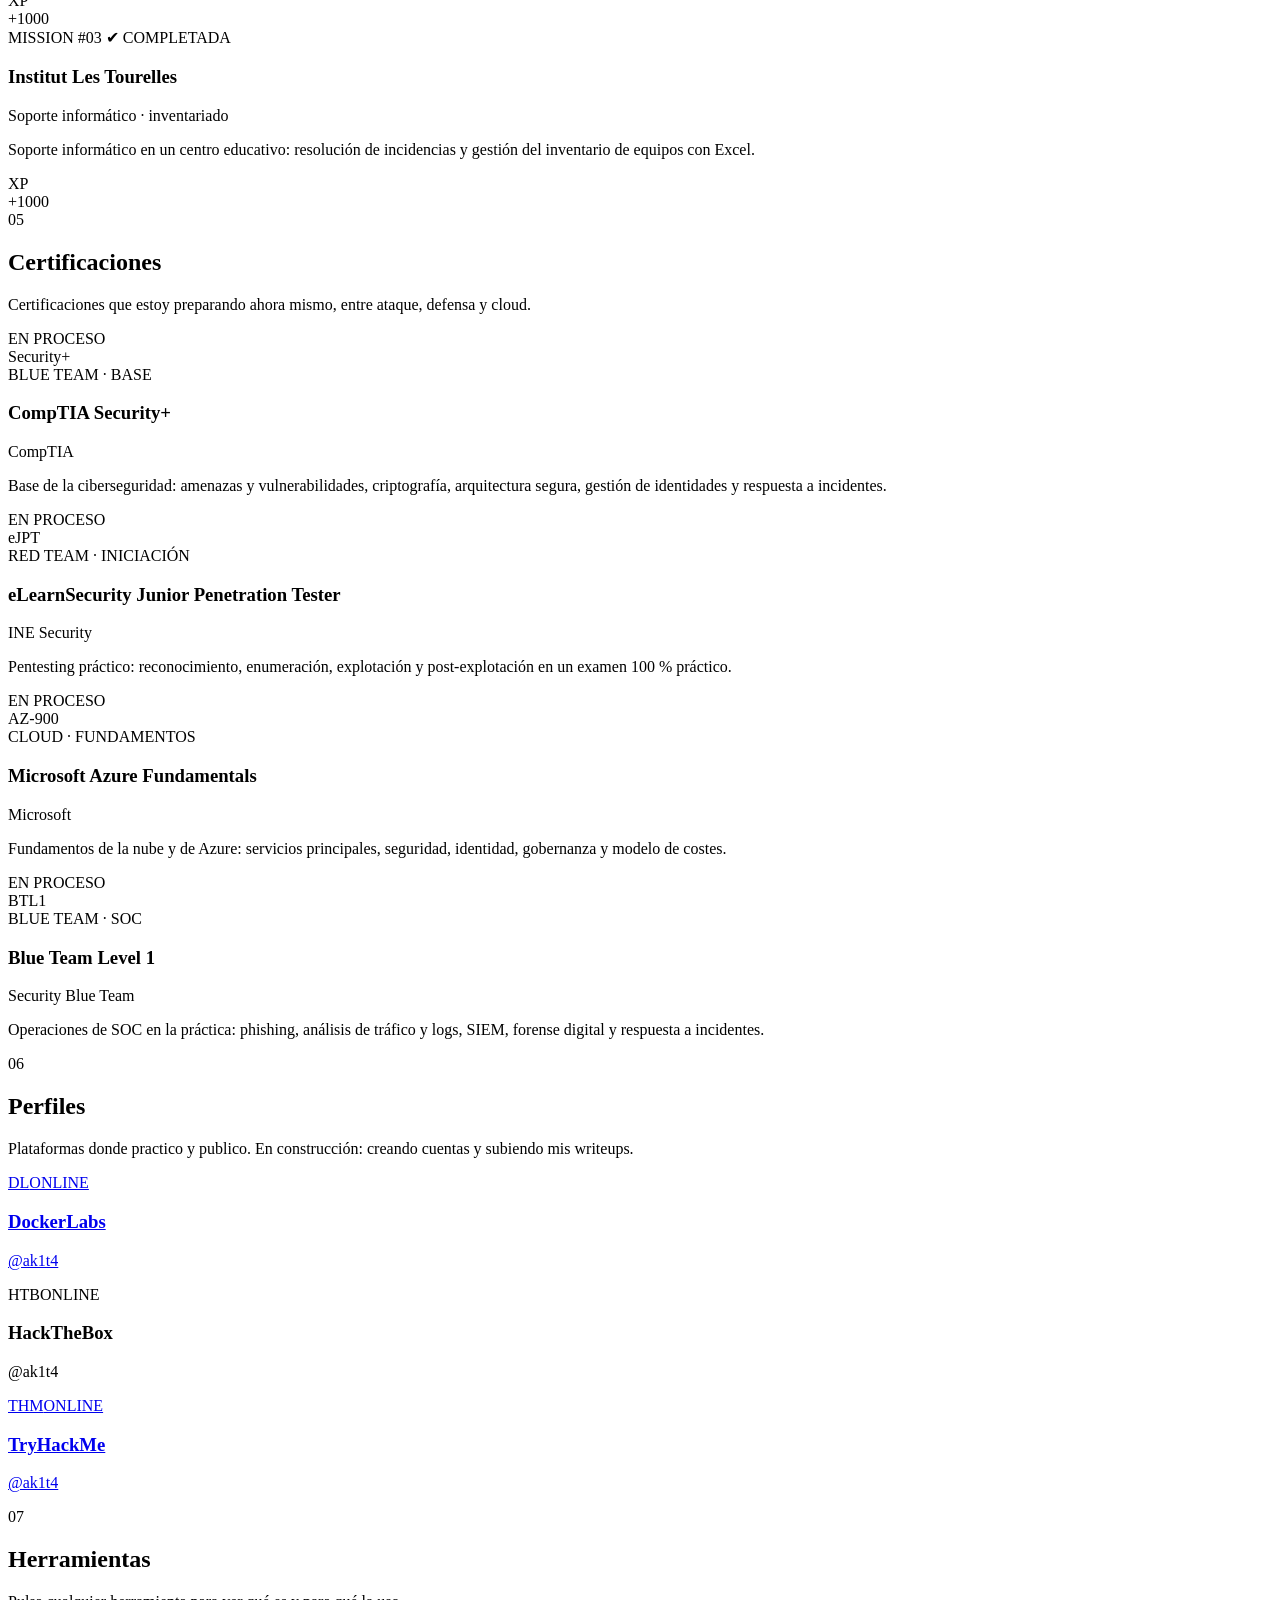
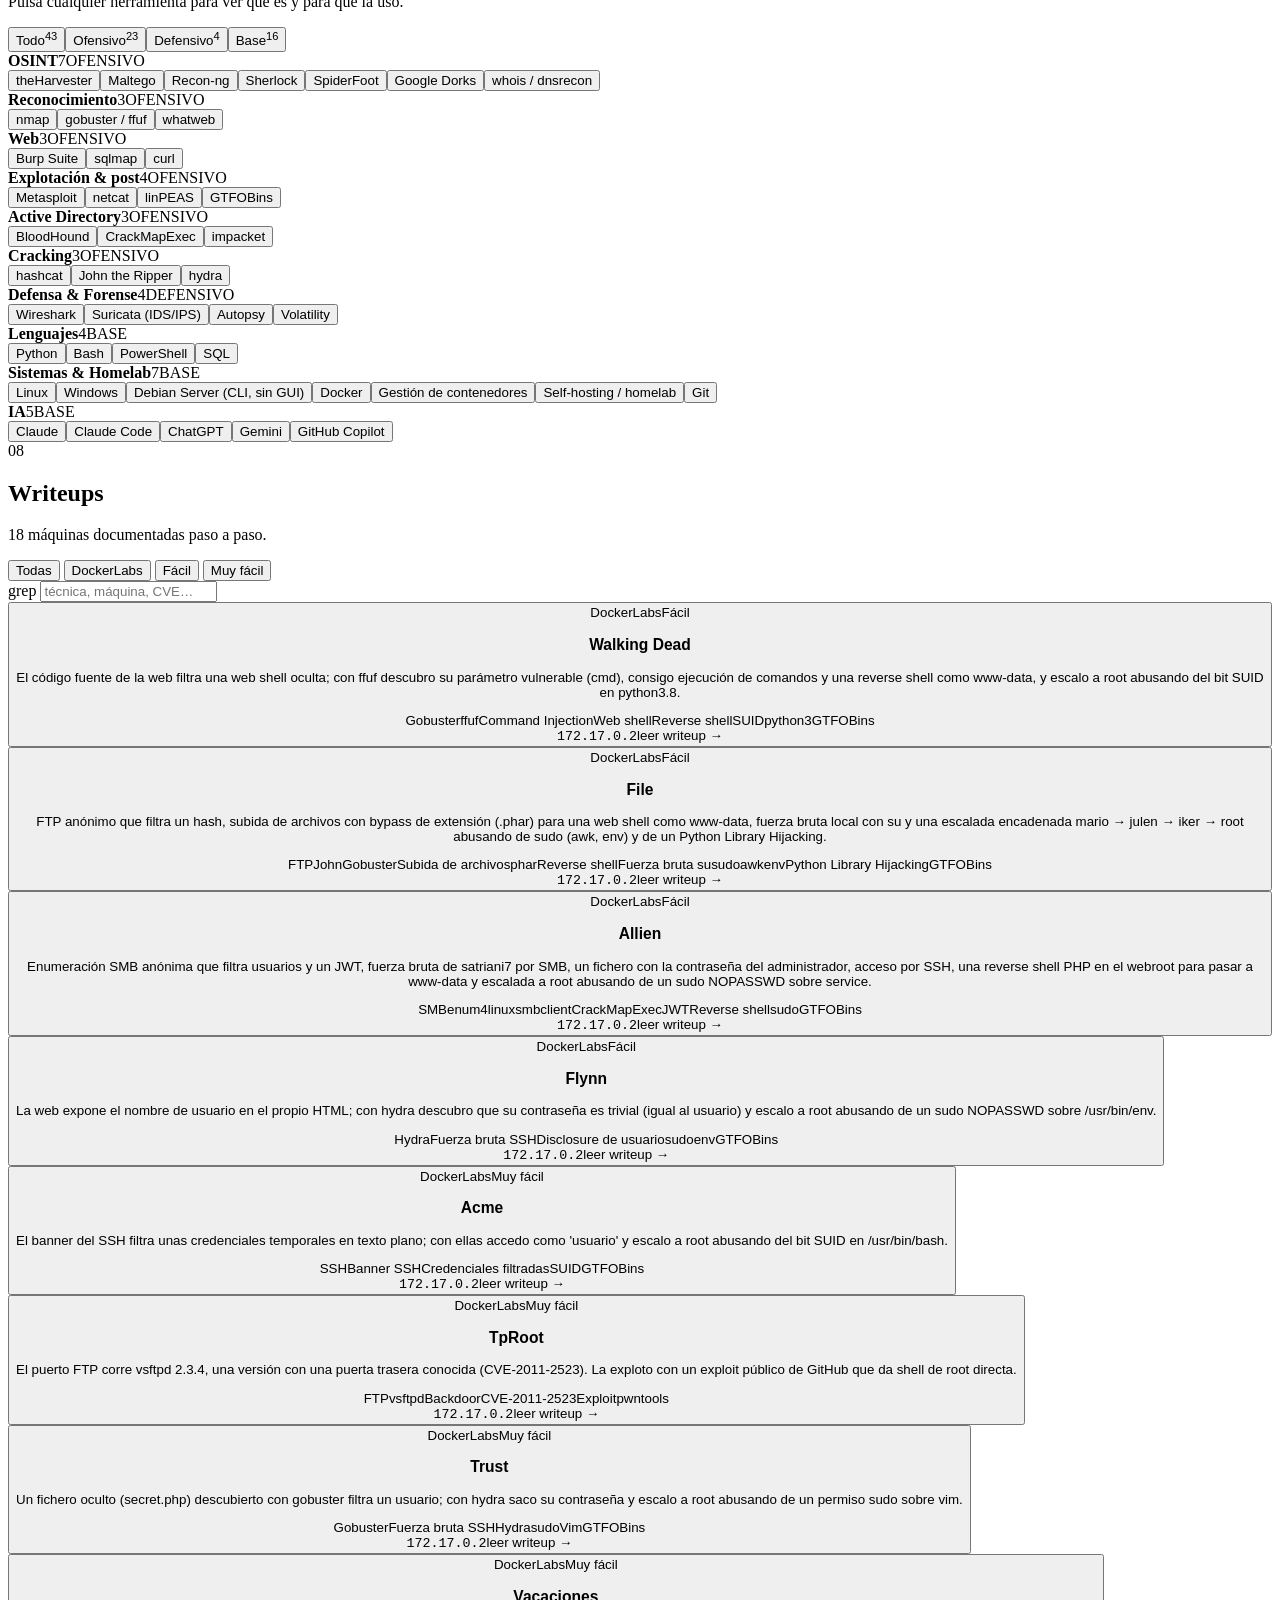
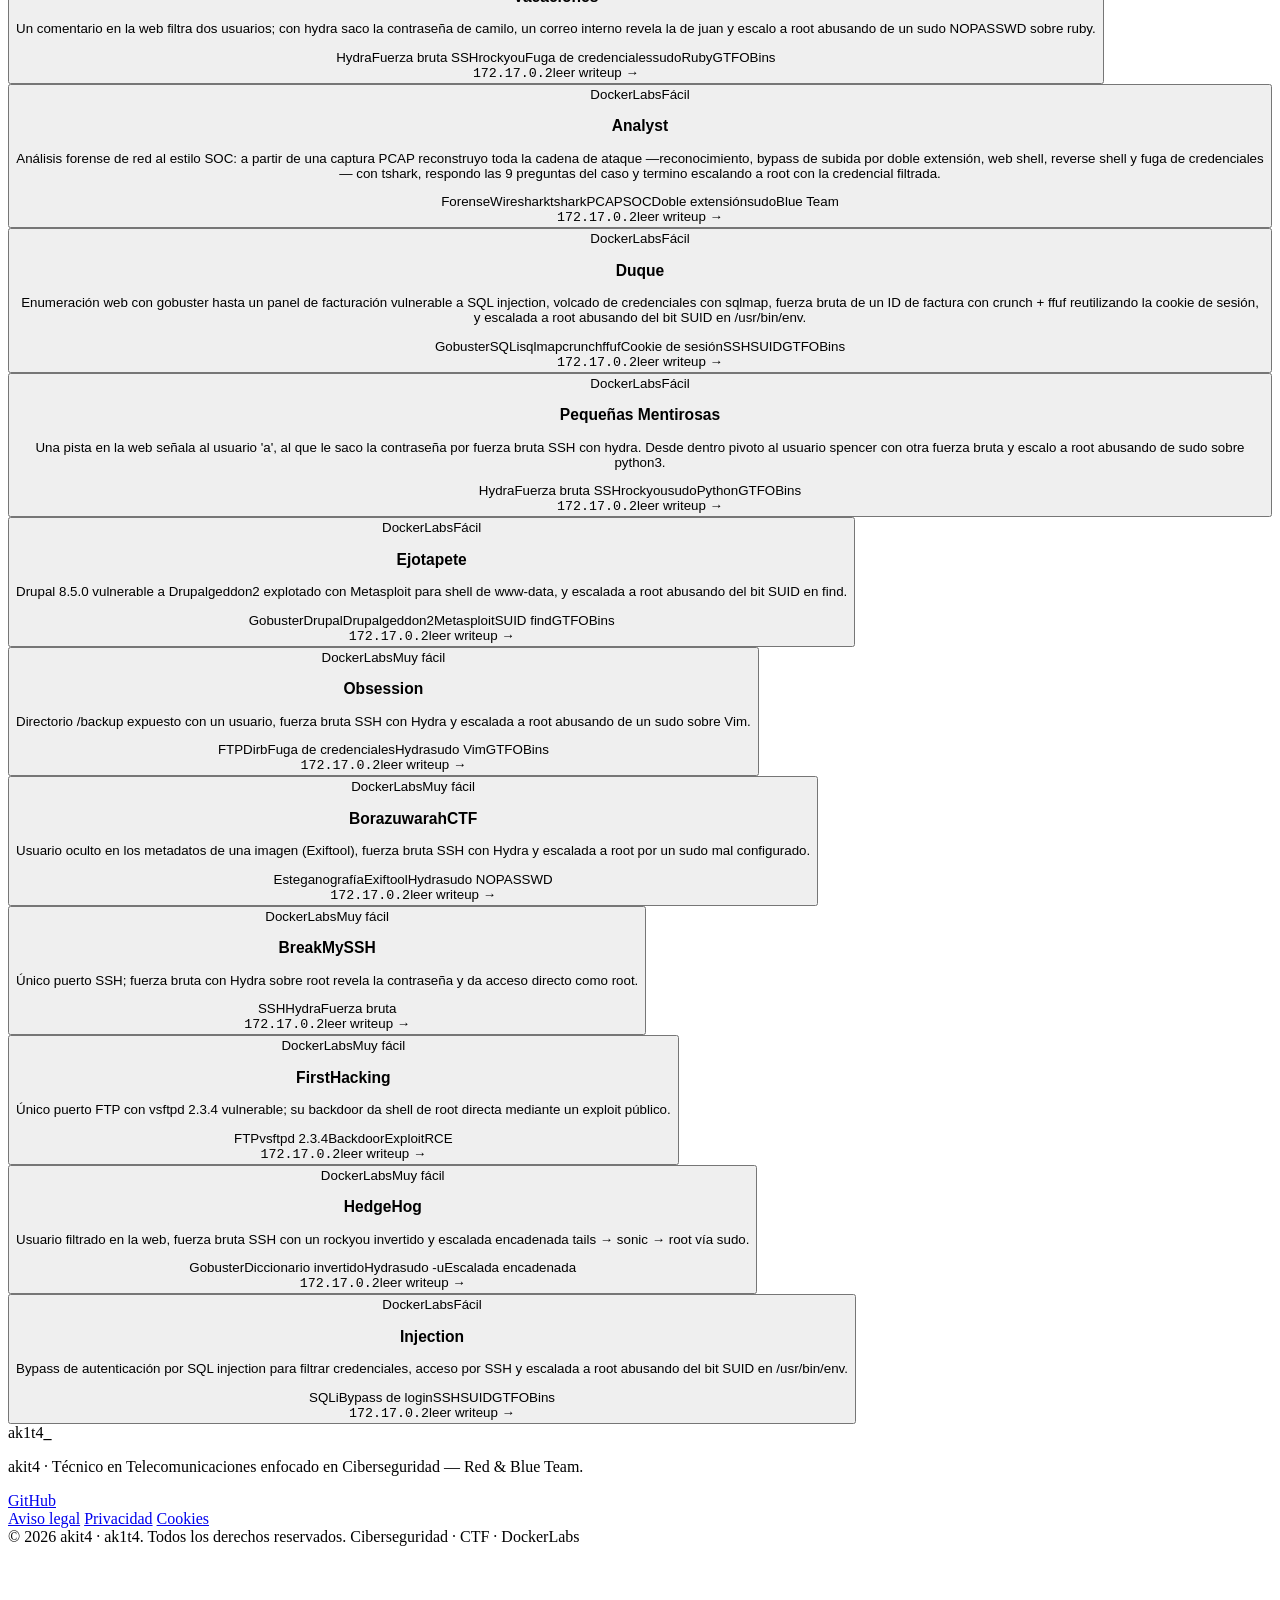
==== commit ab88ab65: "Favicon creativo: escudo Red/Blue Team con ojo de cerradura (acceso)" ====
--- a/index.html
+++ b/index.html
@@ -6,7 +6,7 @@
 <title>AK1T4 // Portfolio</title>
 <meta name="description" content="akit4 · ak1t4 — Portfolio de ciberseguridad y CTF. Red & Blue Team.">
 <meta name="theme-color" content="#0d0a10">
-<link rel="icon" href="favicon.svg?v=1" type="image/svg+xml">
+<link rel="icon" href="favicon.svg?v=2" type="image/svg+xml">
 <link rel="preconnect" href="https://fonts.googleapis.com">
 <link rel="preconnect" href="https://fonts.gstatic.com" crossorigin>
 <link href="https://fonts.googleapis.com/css2?family=Space+Grotesk:wght@500;700&family=IBM+Plex+Sans:wght@400;500;600&family=IBM+Plex+Mono:wght@400;500&family=Noto+Sans+JP:wght@400;700&display=swap" rel="stylesheet">
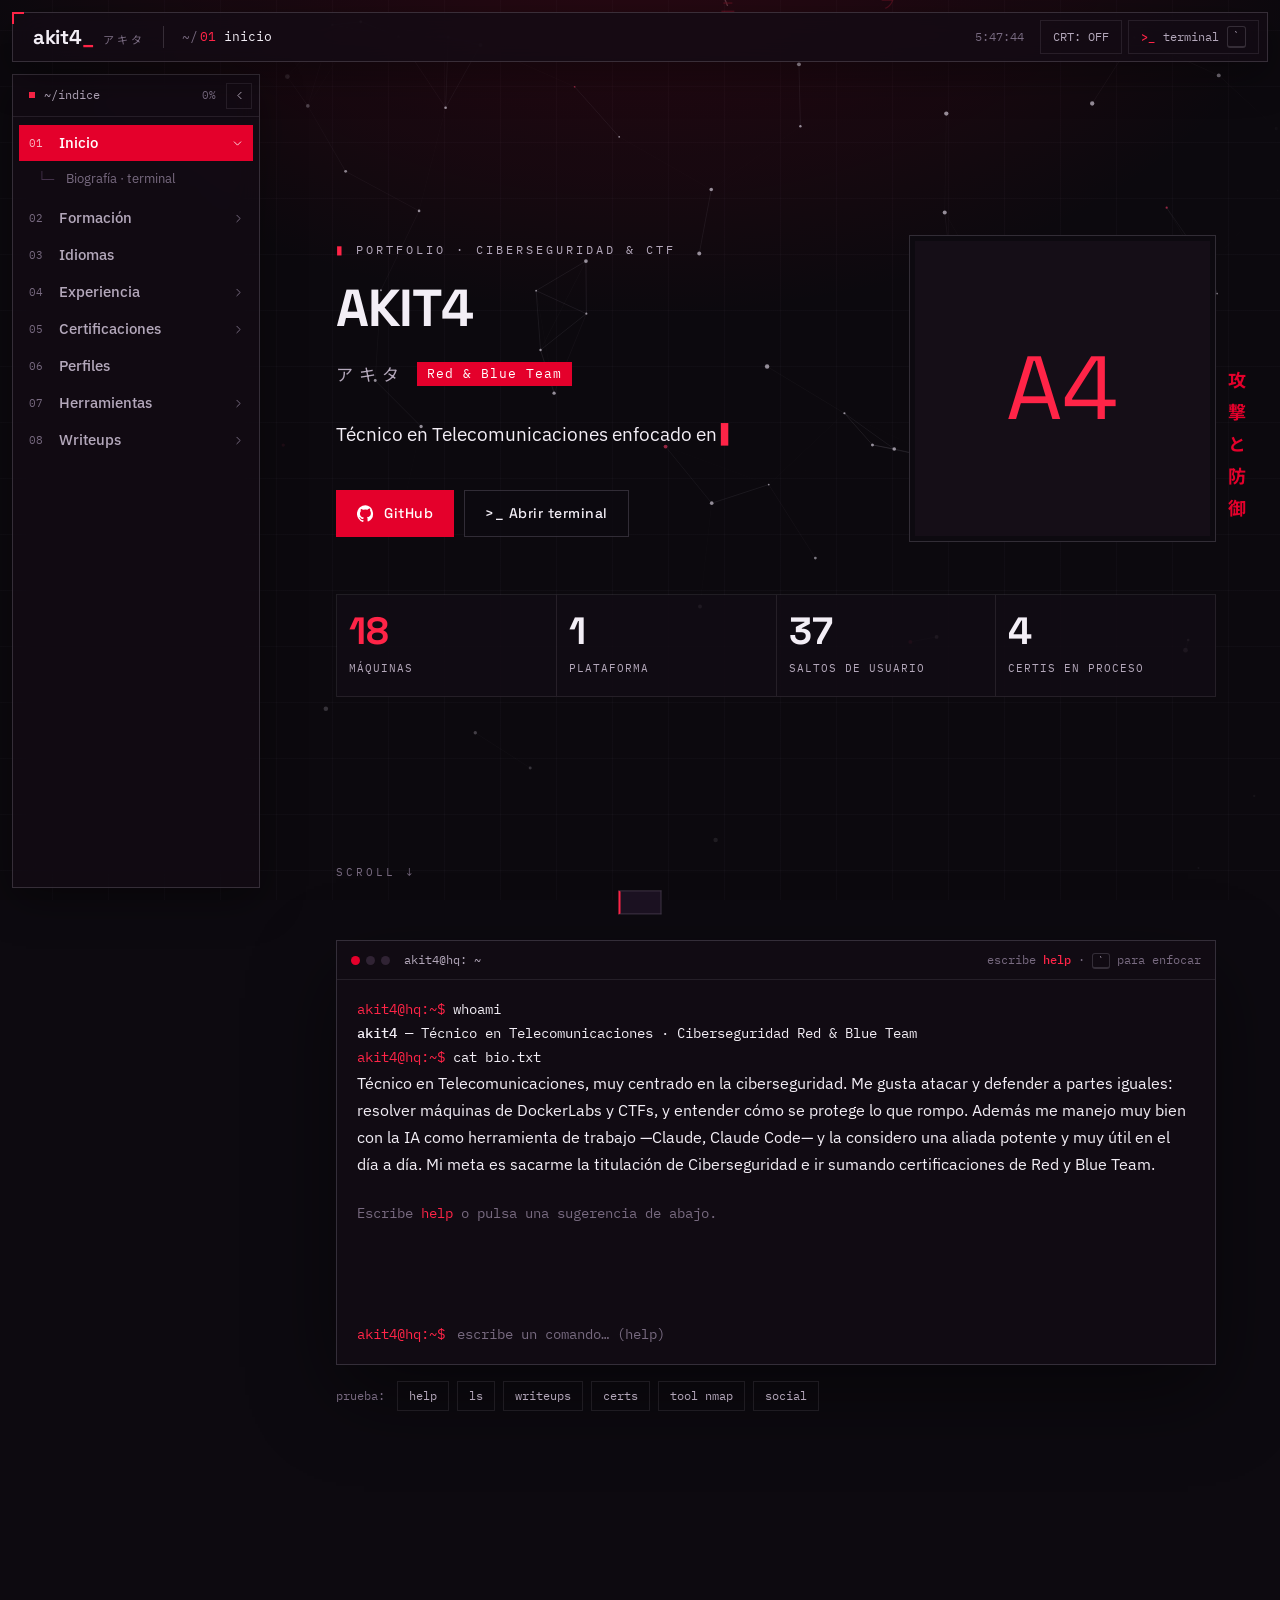
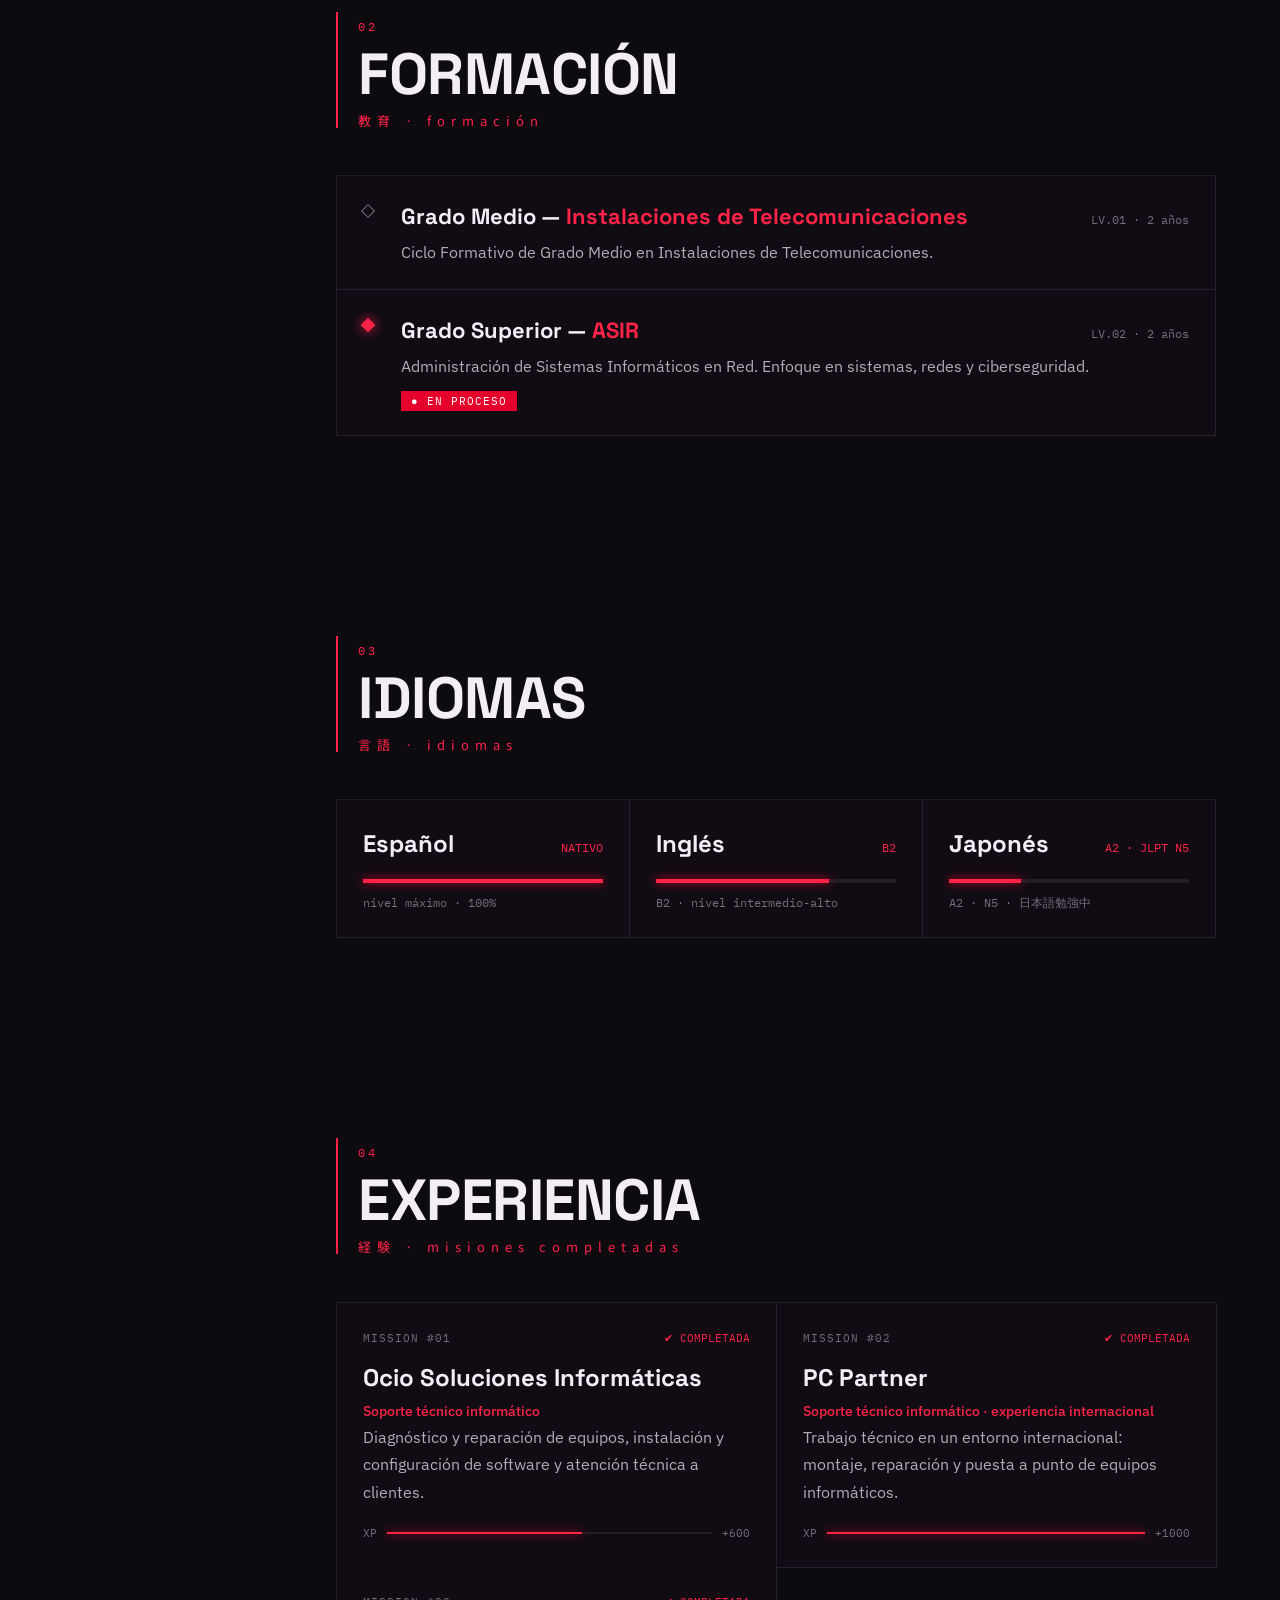
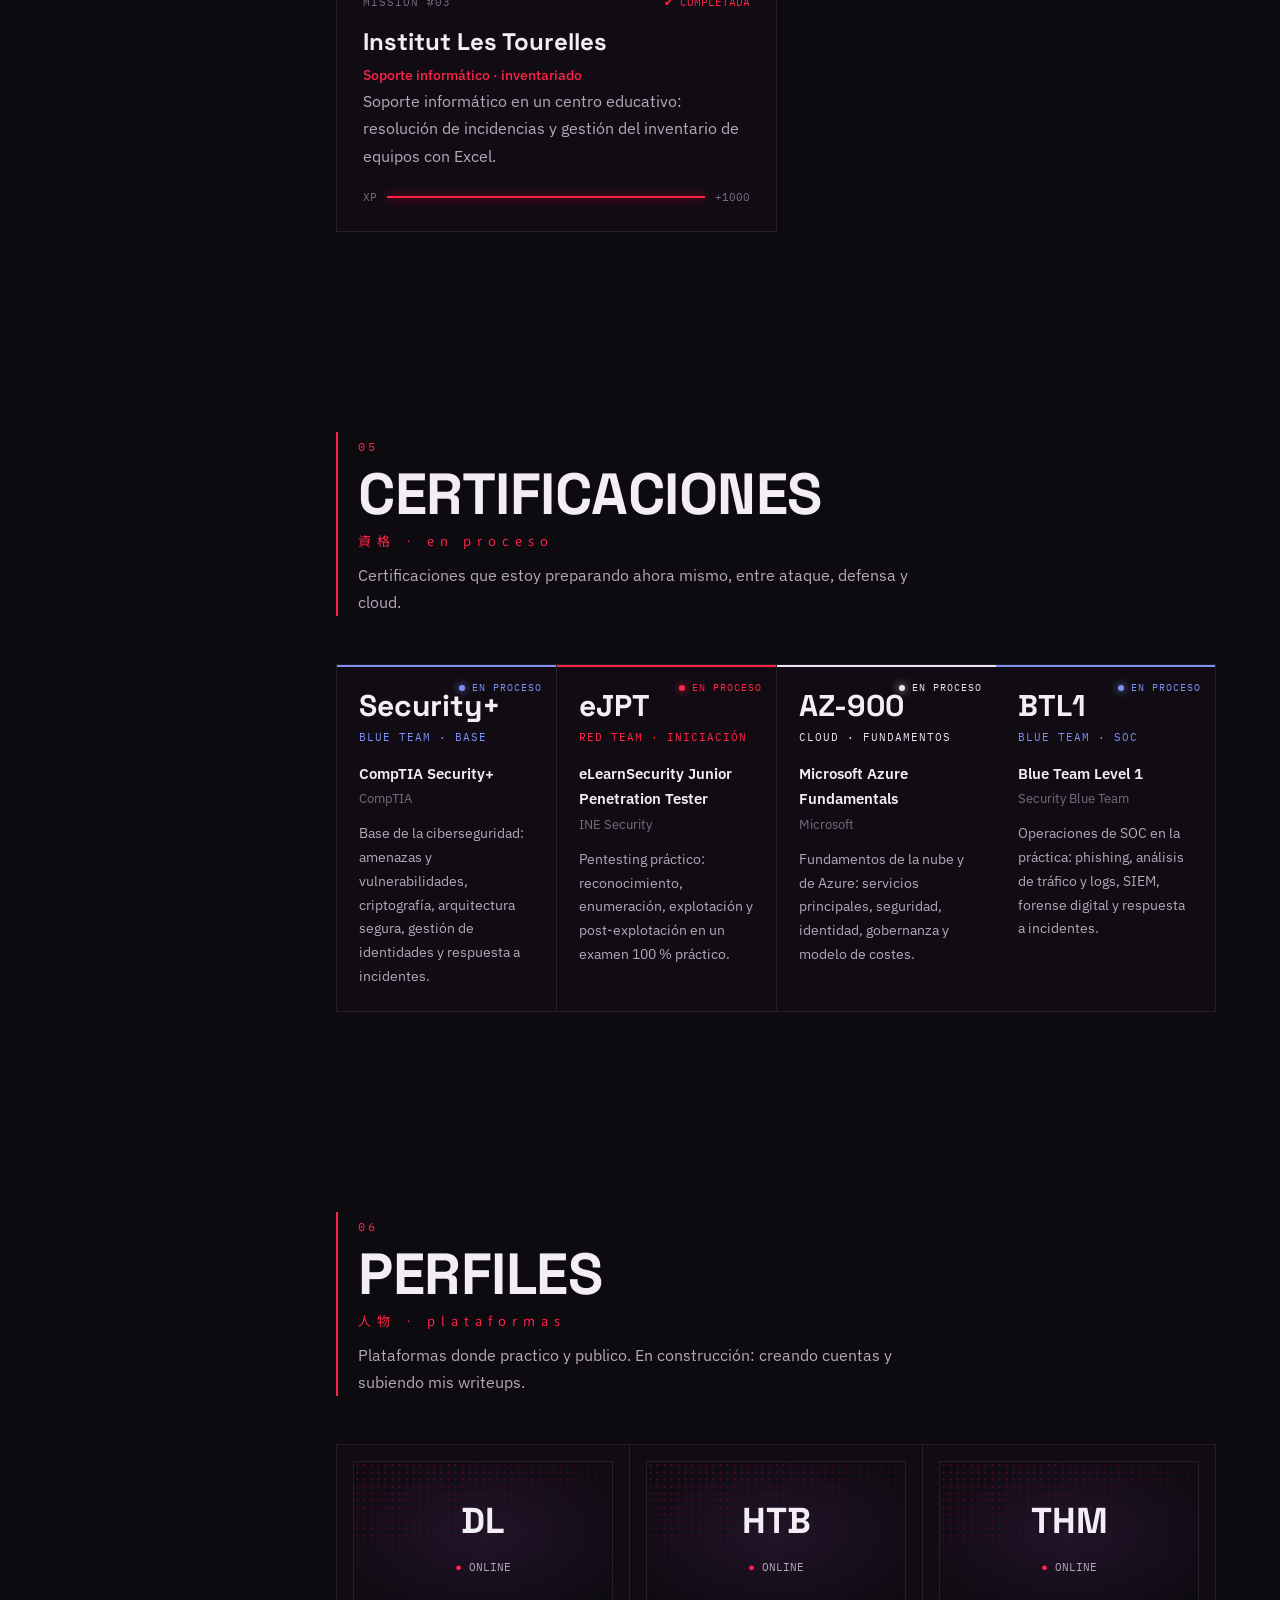
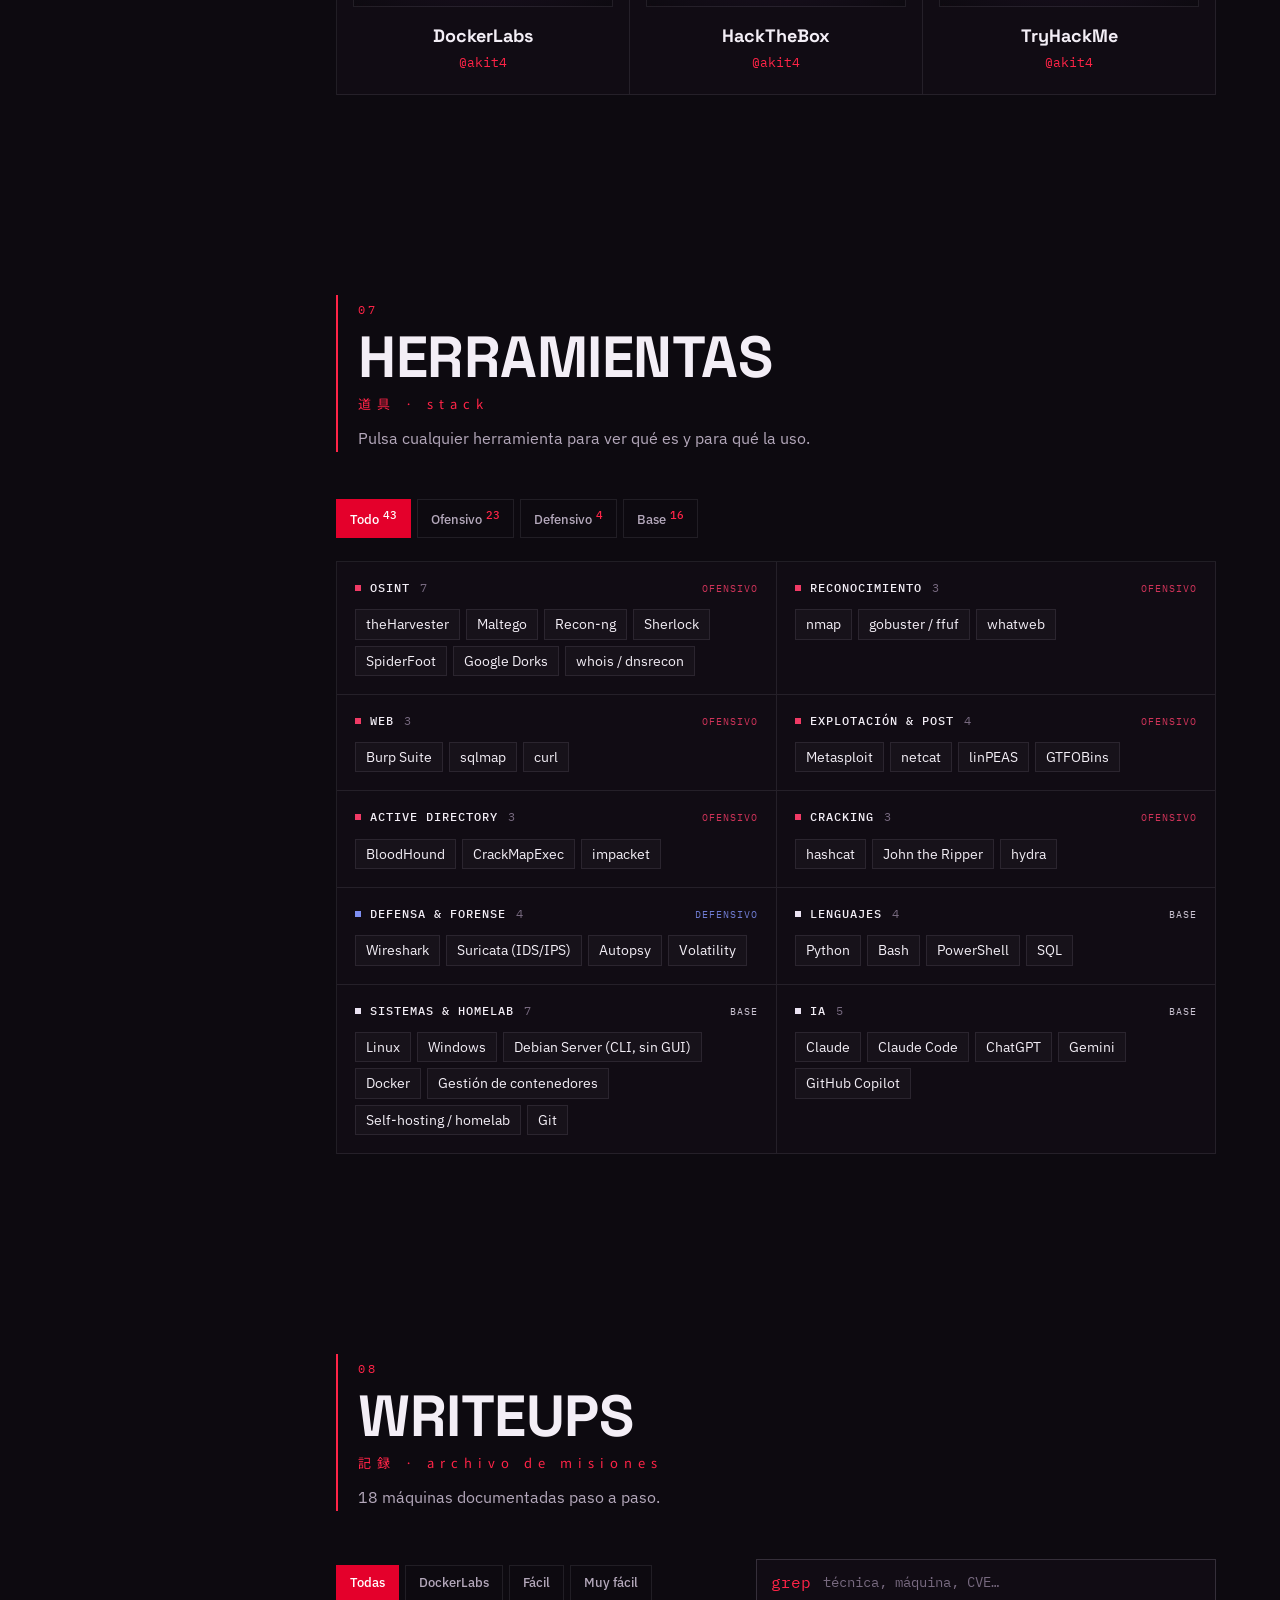
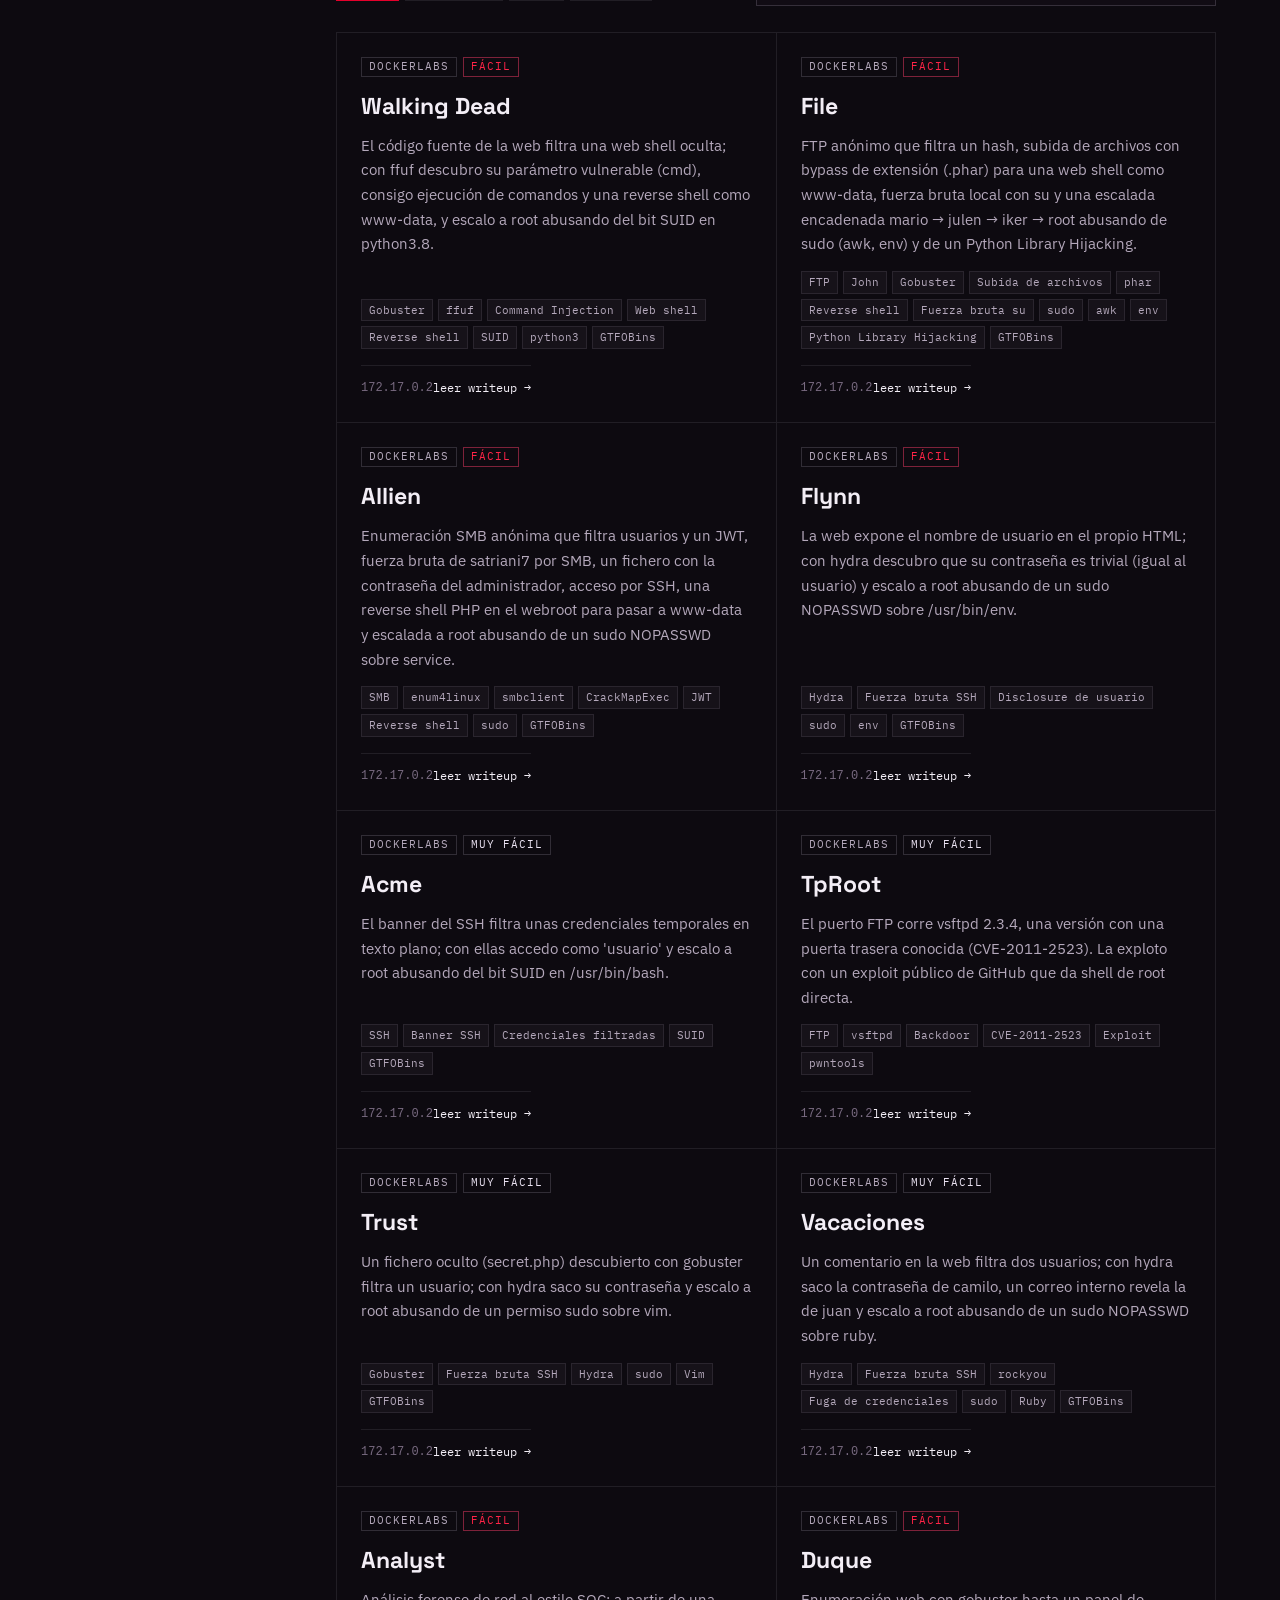
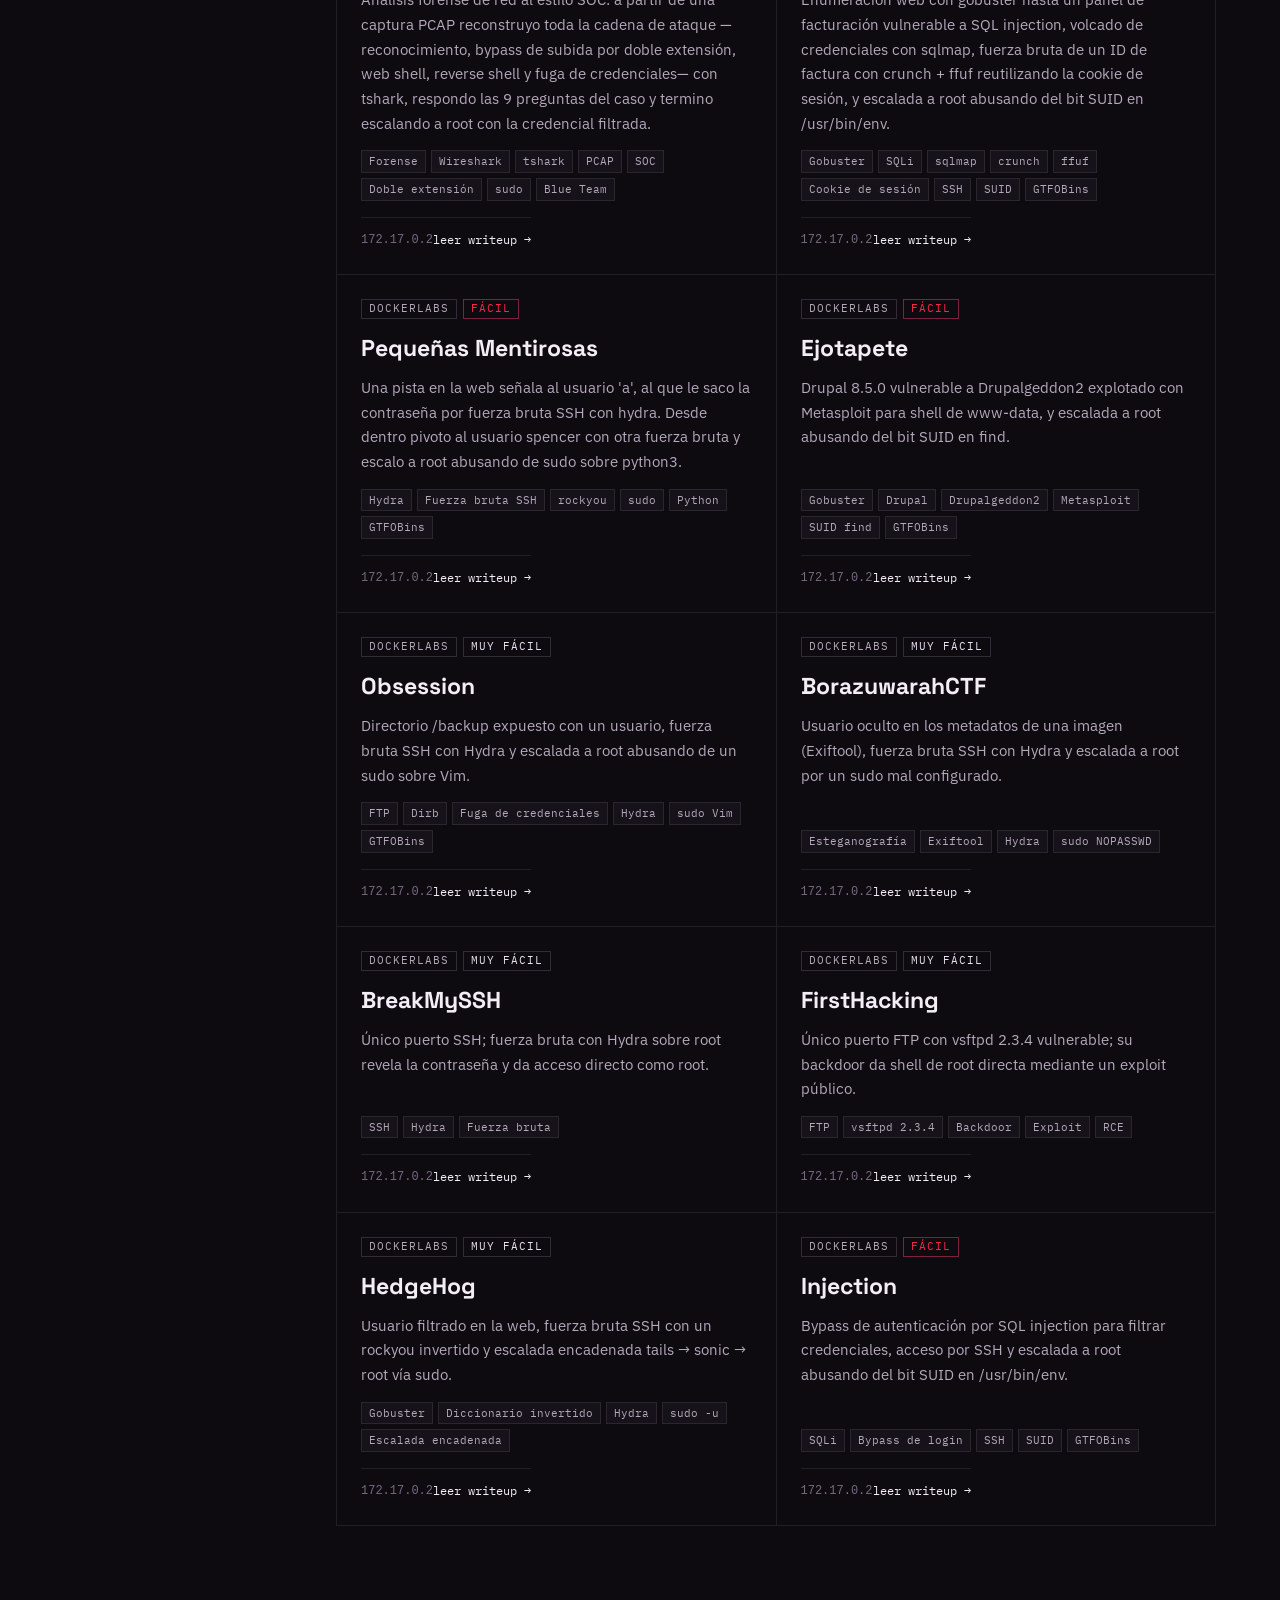
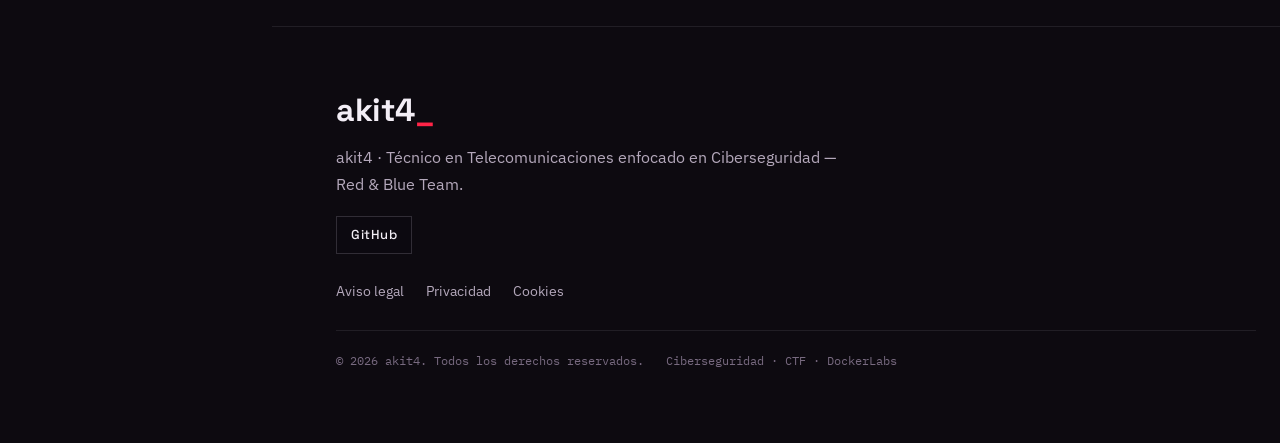
==== commit c1ef07a4: "Migrar a akit4 y ocultar datos personales" ====
--- a/index.html
+++ b/index.html
@@ -3,14 +3,14 @@
 <head>
 <meta charset="utf-8">
 <meta name="viewport" content="width=device-width, initial-scale=1">
-<title>AK1T4 // Portfolio</title>
-<meta name="description" content="akit4 · ak1t4 — Portfolio de ciberseguridad y CTF. Red & Blue Team.">
+<title>AKIT4 // Portfolio</title>
+<meta name="description" content="akit4 — Portfolio de ciberseguridad y CTF. Red & Blue Team.">
 <meta name="theme-color" content="#0d0a10">
 <link rel="icon" href="favicon.svg?v=2" type="image/svg+xml">
 <link rel="preconnect" href="https://fonts.googleapis.com">
 <link rel="preconnect" href="https://fonts.gstatic.com" crossorigin>
 <link href="https://fonts.googleapis.com/css2?family=Space+Grotesk:wght@500;700&family=IBM+Plex+Sans:wght@400;500;600&family=IBM+Plex+Mono:wght@400;500&family=Noto+Sans+JP:wght@400;700&display=swap" rel="stylesheet">
-<link rel="stylesheet" href="styles.css?v=5">
+<link rel="stylesheet" href="styles.css?v=6">
 <script>try { if (localStorage.getItem("ak-side") === "0") document.documentElement.classList.add("side-collapsed"); } catch (e) {}</script>
 </head>
 <body>
@@ -29,7 +29,7 @@
 <!-- ===== TOP BAR ===== -->
 <header class="topbar">
   <button class="burger" id="burger" type="button" aria-label="Abrir índice" aria-expanded="false" aria-controls="sidenav"><span></span><span></span><span></span></button>
-  <a href="#inicio" class="brand" aria-label="Inicio"><b>ak1t4</b><i>_</i><small>アキタ</small></a>
+  <a href="#inicio" class="brand" aria-label="Inicio"><b>akit4</b><i>_</i><small>アキタ</small></a>
   <div class="crumbs" aria-live="polite"><span class="path">~/</span><span id="crumb-num">01</span><span id="crumb">inicio</span></div>
   <div class="topbar-right">
     <span class="tb-clock" id="clock">--:--:--</span>
@@ -135,14 +135,14 @@
   <div class="hero-inner">
     <div class="hero-avatar">
       <div class="frame">
-        <img src="https://files.catbox.moe/utjvwn.jpg" alt="Foto de akit4" onerror="this.style.display='none';this.nextElementSibling.style.display='grid'">
-        <div class="avatar-fallback">AS</div>
+        <img src="https://files.catbox.moe/utjvwn.jpg" alt="Foto de perfil de akit4" onerror="this.style.display='none';this.nextElementSibling.style.display='grid'">
+        <div class="avatar-fallback">A4</div>
       </div>
     </div>
 
     <p class="eyebrow"><span class="blink">▮</span> PORTFOLIO · CIBERSEGURIDAD &amp; CTF</p>
     <h1 class="glitch" data-text="akit4">akit4</h1>
-    <p class="jp">アキタ <span class="handle">ak1t4</span></p>
+    <p class="jp">アキタ <span class="handle">Red &amp; Blue Team</span></p>
     <p class="tagline"><span id="typer"></span><span class="caret">▌</span></p>
     <div class="hero-cta">
       <a class="btn btn-pink" href="https://github.com/ak1ta4" target="_blank" rel="noopener">
@@ -167,12 +167,12 @@
   <div class="console reveal">
     <div class="console-bar">
       <span class="dots"><i></i><i></i><i></i></span>
-      <span class="title">ak1t4@hq: ~</span>
+      <span class="title">akit4@hq: ~</span>
       <span class="console-hint">escribe <b>help</b> · <kbd>`</kbd> para enfocar</span>
     </div>
     <div class="term-out" id="term-out" aria-live="polite"></div>
     <form class="term-in" id="term-form">
-      <label for="term-input">ak1t4@hq:~$</label>
+      <label for="term-input">akit4@hq:~$</label>
       <input id="term-input" autocomplete="off" spellcheck="false" placeholder="escribe un comando… (help)">
     </form>
   </div>
@@ -251,15 +251,15 @@
   <div class="arcade joined">
     <a class="cab reveal" href="https://dockerlabs.es/perfil/ak1t4" target="_blank" rel="noopener">
       <div class="cab-screen"><span class="cab-logo">DL</span><span class="insert">ONLINE</span></div>
-      <h3>DockerLabs</h3><p>@ak1t4</p>
+      <h3>DockerLabs</h3><p>@akit4</p>
     </a>
     <div class="cab reveal">
       <div class="cab-screen"><span class="cab-logo">HTB</span><span class="insert">ONLINE</span></div>
-      <h3>HackTheBox</h3><p>@ak1t4</p>
+      <h3>HackTheBox</h3><p>@akit4</p>
     </div>
     <a class="cab reveal" href="https://tryhackme.com/p/ak1t4" target="_blank" rel="noopener">
       <div class="cab-screen"><span class="cab-logo">THM</span><span class="insert">ONLINE</span></div>
-      <h3>TryHackMe</h3><p>@ak1t4</p>
+      <h3>TryHackMe</h3><p>@akit4</p>
     </a>
   </div>
 </section>
@@ -313,7 +313,7 @@
 
 <!-- ===== FOOTER ===== -->
 <footer class="footer">
-  <div class="brand-big">ak1t4<b>_</b></div>
+  <div class="brand-big">akit4<b>_</b></div>
   <p>akit4 · Técnico en Telecomunicaciones enfocado en Ciberseguridad — Red &amp; Blue Team.</p>
   <div class="hero-cta">
     <a class="btn sm" href="https://github.com/ak1ta4" target="_blank" rel="noopener">GitHub</a>
@@ -324,7 +324,7 @@
     <a href="cookies.html">Cookies</a>
   </nav>
   <div class="footer-bottom">
-    <span>© 2026 akit4 · ak1t4. Todos los derechos reservados.</span>
+    <span>© 2026 akit4. Todos los derechos reservados.</span>
     <span>Ciberseguridad · CTF · DockerLabs</span>
   </div>
 </footer>
@@ -333,6 +333,6 @@
 
 <script src="https://cdnjs.cloudflare.com/ajax/libs/gsap/3.12.5/gsap.min.js"></script>
 <script src="https://cdnjs.cloudflare.com/ajax/libs/gsap/3.12.5/ScrollTrigger.min.js"></script>
-<script src="app.js?v=5"></script>
+<script src="app.js?v=6"></script>
 </body>
 </html>
--- a/styles.css
+++ b/styles.css
@@ -0,0 +1,673 @@
+/* =========================================================
+   AKIT4 // black · red · anime-tech
+   ========================================================= */
+:root {
+  --bg: #0d0a10;
+  --bg2: #150e17;
+  --cell: #110c14;
+  --cell-hi: #1f1222;
+  --line: rgba(240, 228, 250, .09);
+  --line2: rgba(240, 228, 250, .16);
+  --red: #e4002b;
+  --red-hot: #ff2447;
+  --red-soft: rgba(228, 0, 43, .14);
+  --text: #f3eef6;
+  --muted: #b4a8bb;
+  --dim: #786a80;
+  --steel: #7f8ff2;
+  --bone: #ebe3f3;
+  --f-head: "Space Grotesk", system-ui, sans-serif;
+  --f-body: "IBM Plex Sans", system-ui, sans-serif;
+  --f-mono: "IBM Plex Mono", ui-monospace, monospace;
+  --f-jp: "Noto Sans JP", sans-serif;
+  --side: 248px;
+  --top-h: 50px;
+  --gap: 12px;
+  --maxw: 1080px;
+}
+
+*, *::before, *::after { box-sizing: border-box; }
+html { scroll-behavior: smooth; scroll-padding-top: calc(var(--top-h) + var(--gap) * 2 + 8px); -webkit-text-size-adjust: 100%; }
+body {
+  margin: 0;
+  background: var(--bg);
+  background-image:
+    radial-gradient(1000px 620px at 50% -12%, rgba(228, 0, 43, .17), transparent 70%),
+    linear-gradient(to right, rgba(235, 227, 243, .025) 1px, transparent 1px),
+    linear-gradient(rgba(235, 227, 243, .025) 1px, transparent 1px);
+  background-size: auto, 56px 56px, 56px 56px;
+  background-position: center top, center center, center center;
+  background-attachment: fixed;
+  color: var(--text);
+  font-family: var(--f-body);
+  font-size: 16px;
+  line-height: 1.7;
+  overflow-x: hidden;
+}
+body.booting { overflow: hidden; }
+::selection { background: var(--red); color: #fff; }
+a { color: var(--text); text-decoration: none; }
+img { max-width: 100%; display: block; }
+button { font: inherit; color: inherit; cursor: pointer; }
+:focus-visible { outline: 1px solid var(--red-hot); outline-offset: 3px; }
+kbd { font-family: var(--f-mono); font-size: .85em; padding: 0 5px; border: 1px solid var(--line2); border-bottom-width: 2px; border-radius: 3px; color: var(--muted); }
+
+::-webkit-scrollbar { width: 8px; }
+::-webkit-scrollbar-track { background: var(--bg); }
+::-webkit-scrollbar-thumb { background: #2e1f33; }
+::-webkit-scrollbar-thumb:hover { background: var(--red); }
+
+/* ---------- overlays ---------- */
+.crt { pointer-events: none; position: fixed; inset: 0; z-index: 90; background: repeating-linear-gradient(to bottom, rgba(0,0,0,.18) 0 1px, transparent 1px 3px); }
+body.no-crt .crt { display: none; }
+
+@media (hover: hover) and (pointer: fine) {
+  html, body { cursor: url("data:image/svg+xml,%3Csvg xmlns='http://www.w3.org/2000/svg' width='20' height='20'%3E%3Ccircle cx='10' cy='10' r='4.5' fill='%23f03a65' stroke='%230d0a10' stroke-width='1.8'/%3E%3C/svg%3E") 10 10, auto; }
+  a, button, [role="button"], label, .slot { cursor: url("data:image/svg+xml,%3Csvg xmlns='http://www.w3.org/2000/svg' width='32' height='32'%3E%3Ccircle cx='16' cy='16' r='11' fill='none' stroke='%23f03a65' stroke-width='1.8'/%3E%3Ccircle cx='16' cy='16' r='2.5' fill='%23f03a65'/%3E%3C/svg%3E") 16 16, pointer; }
+  input, .term-out { cursor: text; }
+}
+
+/* ---------- boot ---------- */
+#boot { position: fixed; inset: 0; z-index: 300; background: var(--bg); display: grid; place-items: center; padding: 16px; font-family: var(--f-mono); font-size: clamp(12px, 2vw, 14px); color: var(--text); }
+#boot.done { animation: bootOut .6s forwards; }
+@keyframes bootOut { 40% { clip-path: inset(48% 0 48% 0); } 100% { clip-path: inset(50% 0 50% 0); opacity: 0; visibility: hidden; } }
+.boot-inner { width: min(600px, 100%); }
+#boot-log { margin: 0 0 18px; white-space: pre-wrap; min-height: 15em; font: inherit; line-height: 1.75; }
+#boot-log .p { color: var(--red-hot); } #boot-log .c { color: var(--text); font-weight: 500; } #boot-log .y { color: var(--red-hot); } #boot-log .m { color: var(--dim); }
+.boot-bar { height: 2px; background: var(--line); }
+.boot-bar span { display: block; height: 100%; width: 0; background: var(--red-hot); box-shadow: 0 0 10px var(--red); transition: width .2s; }
+#boot-skip { margin-top: 16px; background: none; border: 0; color: var(--dim); font-family: var(--f-mono); font-size: 12px; letter-spacing: 1px; }
+#boot-skip:hover { color: var(--red-hot); }
+
+/* ---------- topbar (floating) ---------- */
+.topbar {
+  position: fixed; top: var(--gap); left: var(--gap); right: var(--gap); height: var(--top-h); z-index: 60;
+  display: flex; align-items: center; gap: 18px; padding: 0 8px 0 20px;
+  background: rgba(19, 12, 21, .8); backdrop-filter: blur(14px) saturate(1.2); -webkit-backdrop-filter: blur(14px) saturate(1.2);
+  border: 1px solid var(--line2); box-shadow: 0 12px 40px rgba(0, 0, 0, .35);
+}
+.topbar::before { content: ""; position: absolute; left: -1px; top: -1px; width: 12px; height: 12px; border-left: 2px solid var(--red-hot); border-top: 2px solid var(--red-hot); pointer-events: none; }
+.brand { display: flex; align-items: baseline; font-family: var(--f-head); font-weight: 700; font-size: 20px; letter-spacing: -.3px; color: var(--text); white-space: nowrap; }
+.brand i { font-style: normal; color: var(--red-hot); animation: blink 1s steps(1) infinite; }
+.brand small { margin-left: 10px; font-family: var(--f-jp); font-weight: 400; font-size: 11px; letter-spacing: 3px; color: var(--dim); }
+.crumbs { display: flex; align-items: center; gap: 8px; min-width: 0; height: 22px; padding-left: 18px; border-left: 1px solid var(--line2); font-family: var(--f-mono); font-size: 13px; white-space: nowrap; }
+.crumbs .path { color: var(--dim); margin-right: -6px; }
+#crumb-num { color: var(--red-hot); }
+#crumb { color: var(--text); overflow: hidden; text-overflow: ellipsis; }
+.topbar-right { margin-left: auto; display: flex; align-items: center; gap: 6px; }
+.tb-clock { padding: 0 10px; font-family: var(--f-mono); font-size: 12px; color: var(--dim); }
+.tb-btn { display: flex; align-items: center; gap: 8px; height: 34px; padding: 0 12px; background: none; border: 1px solid var(--line); font-family: var(--f-mono); font-size: 12px; color: var(--muted); transition: border-color .2s, color .2s, background .2s; }
+.tb-btn:hover { border-color: var(--red); color: var(--text); background: var(--red-soft); }
+.tb-term b { color: var(--red-hot); font-weight: 500; }
+.tb-term kbd { font-size: 11px; }
+.progress { position: absolute; left: 0; right: 0; bottom: -1px; height: 1px; pointer-events: none; }
+.progress i { display: block; height: 100%; width: 0; background: var(--red-hot); box-shadow: 0 0 8px var(--red); }
+.burger { display: none; flex: 0 0 34px; width: 34px; height: 34px; align-items: center; justify-content: center; flex-direction: column; gap: 5px; padding: 0; background: none; border: 1px solid var(--line); }
+.burger span { display: block; width: 16px; height: 1.5px; background: var(--text); transition: transform .3s, opacity .3s; }
+.burger[aria-expanded="true"] span:nth-child(1) { transform: translateY(6.5px) rotate(45deg); }
+.burger[aria-expanded="true"] span:nth-child(2) { opacity: 0; }
+.burger[aria-expanded="true"] span:nth-child(3) { transform: translateY(-6.5px) rotate(-45deg); }
+
+/* ---------- side index (floating window · file tree) ---------- */
+html.side-collapsed { --side: 54px; }
+.side {
+  position: fixed; top: calc(var(--top-h) + var(--gap) * 2); left: var(--gap); bottom: var(--gap); width: var(--side); z-index: 50;
+  display: flex; flex-direction: column;
+  background: rgba(19, 12, 21, .8); backdrop-filter: blur(14px); -webkit-backdrop-filter: blur(14px);
+  border: 1px solid var(--line2); box-shadow: 0 12px 40px rgba(0, 0, 0, .35);
+  transition: width .3s cubic-bezier(.2, .8, .2, 1), transform .3s cubic-bezier(.2, .8, .2, 1);
+}
+.side-head { display: flex; align-items: center; gap: 10px; height: 42px; padding: 0 7px 0 16px; border-bottom: 1px solid var(--line); font-family: var(--f-mono); font-size: 12px; }
+.side-title { color: var(--muted); white-space: nowrap; }
+.side-title::before { content: ""; display: inline-block; width: 6px; height: 6px; margin-right: 9px; vertical-align: 1px; background: var(--red-hot); }
+.side-pct { margin-left: auto; font-size: 11px; color: var(--dim); font-variant-numeric: tabular-nums; }
+.side-toggle { flex: 0 0 26px; width: 26px; height: 26px; display: grid; place-items: center; padding: 0; background: none; border: 1px solid var(--line); color: var(--muted); transition: border-color .2s, color .2s; }
+.side-toggle:hover { border-color: var(--red); color: var(--text); }
+.side-toggle svg { width: 13px; height: 13px; transition: transform .3s; }
+.side-list { list-style: none; margin: 0; padding: 8px 6px 10px; flex: 1; overflow-y: auto; overflow-x: hidden; scrollbar-width: thin; scrollbar-color: #2e1f33 transparent; }
+.side-list::-webkit-scrollbar { width: 4px; }
+.side-list::-webkit-scrollbar-thumb { background: #2e1f33; }
+.side-item + .side-item { margin-top: 1px; }
+.side-row { display: flex; align-items: center; transition: background .2s; }
+.side-row:hover { background: rgba(240, 228, 250, .045); }
+.side-link { position: relative; flex: 1; min-width: 0; display: flex; align-items: center; gap: 12px; height: 36px; padding: 0 10px; color: var(--muted); font-size: 14.5px; font-weight: 500; white-space: nowrap; transition: color .2s; }
+.side-link b { flex: 0 0 18px; font-family: var(--f-mono); font-weight: 400; font-size: 11px; color: var(--dim); transition: color .2s; }
+.side-link span { overflow: hidden; text-overflow: ellipsis; }
+.side-row:hover .side-link { color: var(--text); }
+.side-item.active > .side-row { background: var(--red); }
+.side-item.active > .side-row .side-link { color: #fff; }
+.side-item.active > .side-row .side-link b { color: rgba(255, 255, 255, .7); }
+.side-chev { flex: 0 0 30px; width: 30px; height: 30px; display: grid; place-items: center; padding: 0; background: none; border: 0; color: var(--dim); transition: color .2s, transform .25s; }
+.side-chev svg { width: 13px; height: 13px; }
+.side-chev:hover { color: var(--text); }
+.side-item.active .side-chev { color: rgba(255, 255, 255, .85); }
+.side-item.open .side-chev { transform: rotate(90deg); }
+.side-sub { display: grid; grid-template-rows: 0fr; transition: grid-template-rows .3s ease; }
+.side-item.open .side-sub { grid-template-rows: 1fr; }
+.side-sub ul { min-height: 0; overflow: hidden; list-style: none; margin: 0 0 0 19px; padding: 0; }
+.side-sub > ul > li:first-child { padding-top: 4px; } .side-sub > ul > li:last-child { padding-bottom: 6px; }
+.side-sub a { position: relative; display: block; padding: 3px 8px 3px 28px; font-size: 13px; color: var(--dim); white-space: nowrap; overflow: hidden; text-overflow: ellipsis; transition: color .2s; }
+.side-sub li > a::before, .side-cat-btn::before { content: "├─"; position: absolute; left: 0; font-family: var(--f-mono); color: #43314a; transition: color .2s; }
+.side-sub li:last-child > a::before, .side-cat:last-child > .side-cat-btn::before { content: "└─"; }
+.side-sub a:hover { color: var(--text); }
+.side-sub a:hover::before, .side-cat-btn:hover::before { color: var(--red-hot); }
+.side-backdrop { position: fixed; inset: 0; z-index: 49; background: rgba(0, 0, 0, .55); }
+.side-backdrop[hidden] { display: none; }
+
+/* collapsed (desktop only) */
+@media (min-width: 901px) {
+  html.side-collapsed .side-head { justify-content: center; padding: 0; }
+  html.side-collapsed .side-title, html.side-collapsed .side-pct, html.side-collapsed .side-chev,
+  html.side-collapsed .side-sub, html.side-collapsed .side-link span { display: none; }
+  html.side-collapsed .side-toggle svg { transform: rotate(180deg); }
+  html.side-collapsed .side-list { overflow: visible; padding: 8px 5px; }
+  html.side-collapsed .side-link { justify-content: center; gap: 0; padding: 0; height: 40px; }
+  html.side-collapsed .side-link b { flex: none; font-size: 12px; }
+  html.side-collapsed .side-link::after {
+    content: attr(data-label); position: absolute; left: calc(100% + 16px); top: 50%; transform: translate(-6px, -50%); opacity: 0; pointer-events: none;
+    padding: 5px 11px; background: #1b1121; border: 1px solid var(--line2); border-left: 2px solid var(--red);
+    font-family: var(--f-head); font-size: 13px; font-weight: 500; color: var(--text); white-space: nowrap; transition: opacity .2s, transform .2s;
+  }
+  html.side-collapsed .side-link:hover::after, html.side-collapsed .side-link:focus-visible::after { opacity: 1; transform: translate(0, -50%); }
+}
+
+main, .footer { margin-left: calc(var(--side) + var(--gap) * 2); transition: margin-left .3s cubic-bezier(.2, .8, .2, 1); }
+
+/* ---------- sections ---------- */
+.section { position: relative; max-width: var(--maxw); margin: 0 auto; padding: 100px 24px; }
+.sec-head { text-align: center; margin: 0 auto 48px; max-width: 720px; }
+.sec-num { display: inline-block; font-family: var(--f-mono); font-size: 12px; color: var(--red-hot); letter-spacing: 3px; }
+.sec-head h2 { margin: 6px 0 4px; font-family: var(--f-head); font-weight: 700; text-transform: uppercase; font-size: clamp(32px, 5.6vw, 58px); line-height: 1.02; letter-spacing: -.5px; color: var(--text); }
+.sec-head h2::after { content: attr(data-jp); display: flex; align-items: center; justify-content: center; gap: 12px; margin-top: 10px; font-family: var(--f-jp); font-weight: 400; font-size: 13px; letter-spacing: 6px; color: var(--red-hot); text-transform: none; }
+.sec-sub { margin: 14px auto 0; color: var(--muted); max-width: 58ch; }
+
+/* joined grids: 1px hairlines between cells */
+.joined { display: grid; gap: 0; border-top: 1px solid var(--line); border-left: 1px solid var(--line); }
+.joined > * { background: var(--cell); border-right: 1px solid var(--line); border-bottom: 1px solid var(--line); }
+
+/* ---------- hero ---------- */
+.hero { position: relative; min-height: 100svh; padding: calc(var(--top-h) + var(--gap) + 40px) 20px 70px; display: flex; flex-direction: column; align-items: center; justify-content: center; text-align: center; overflow: hidden; }
+/* the network fades to transparent (bottom + sides) so the hero has no visible box edge */
+#synth {
+  position: absolute; inset: 0; width: 100%; height: 100%; z-index: 0;
+  -webkit-mask-image: linear-gradient(to bottom, #000 0%, #000 55%, transparent 100%), linear-gradient(to right, transparent 0%, #000 8%, #000 92%, transparent 100%);
+  -webkit-mask-composite: source-in;
+  mask-image: linear-gradient(to bottom, #000 0%, #000 55%, transparent 100%), linear-gradient(to right, transparent 0%, #000 8%, #000 92%, transparent 100%);
+  mask-composite: intersect;
+}
+.side-jp { position: absolute; top: 50%; transform: translateY(-50%); z-index: 1; writing-mode: vertical-rl; font-family: var(--f-jp); font-weight: 700; font-size: clamp(14px, 1.6vw, 18px); letter-spacing: 14px; color: var(--dim); user-select: none; }
+.side-jp.l { left: 28px; } .side-jp.r { right: 28px; color: var(--red); }
+.hero-inner { position: relative; z-index: 2; display: flex; flex-direction: column; align-items: center; max-width: 820px; }
+
+.hero-avatar { width: 196px; margin-bottom: 26px; }
+.frame { position: relative; aspect-ratio: 1; padding: 5px; border: 1px solid var(--line2); background: var(--bg); }
+.frame img { width: 100%; height: 100%; object-fit: cover; }
+.avatar-fallback { display: none; place-items: center; width: 100%; height: 100%; font-family: var(--f-head); font-size: 64px; color: var(--red-hot); background: var(--bg2); }
+.avatar-tag { display: flex; justify-content: center; gap: 14px; white-space: nowrap; margin-top: 12px; font-family: var(--f-mono); font-size: 11px; color: var(--dim); }
+.avatar-tag .ok { color: var(--red-hot); }
+
+.eyebrow { margin: 0 0 14px; font-family: var(--f-mono); font-size: 12px; letter-spacing: 3px; color: var(--muted); }
+.blink { animation: blink 1s steps(1) infinite; color: var(--red-hot); }
+@keyframes blink { 50% { opacity: 0 } }
+.glitch { position: relative; margin: 0; font-family: var(--f-head); font-weight: 700; text-transform: uppercase; font-size: clamp(38px, 6.2vw, 80px); line-height: .98; letter-spacing: -1.5px; color: var(--text); }
+.glitch::before, .glitch::after { content: attr(data-text); position: absolute; inset: 0; overflow: hidden; pointer-events: none; }
+.glitch::before { color: var(--red-hot); transform: translate(-3px, 0); clip-path: inset(0 0 100% 0); animation: gl1 5s infinite steps(1); }
+.glitch::after { color: #fff; transform: translate(3px, 0); clip-path: inset(100% 0 0 0); animation: gl2 4.2s infinite steps(1); opacity: .6; }
+@keyframes gl1 { 0%, 93%, 100% { clip-path: inset(0 0 100% 0) } 94% { clip-path: inset(12% 0 58% 0); transform: translate(-7px, 0) } 96% { clip-path: inset(52% 0 22% 0); transform: translate(5px, 0) } }
+@keyframes gl2 { 0%, 90%, 100% { clip-path: inset(100% 0 0 0) } 91% { clip-path: inset(62% 0 14% 0); transform: translate(6px, 0) } 93% { clip-path: inset(22% 0 60% 0); transform: translate(-4px, 0) } }
+.jp { margin: 16px 0 0; display: flex; flex-wrap: wrap; justify-content: center; align-items: center; gap: 12px; font-family: var(--f-jp); font-size: clamp(14px, 1.8vw, 17px); letter-spacing: 6px; color: var(--muted); }
+.handle { font-family: var(--f-mono); font-size: 13px; letter-spacing: 1px; color: #fff; background: var(--red); padding: 1px 10px; }
+.tagline { margin: 20px 0 28px; font-size: clamp(16px, 1.9vw, 19px); color: var(--text); min-height: 1.8em; max-width: 52ch; }
+.caret { color: var(--red-hot); animation: blink .8s steps(1) infinite; }
+
+.hero-cta { display: flex; flex-wrap: wrap; justify-content: center; gap: 10px; }
+.btn { --c: var(--text); display: inline-flex; align-items: center; gap: 10px; padding: 11px 20px; font-family: var(--f-head); font-weight: 500; font-size: 14px; letter-spacing: .5px; color: var(--c); border: 1px solid var(--line2); background: rgba(13, 10, 16, .75); transition: color .2s, background .2s, border-color .2s; }
+.btn svg { width: 17px; height: 17px; }
+.btn:hover { border-color: var(--red); background: var(--red); color: #fff; }
+.btn-pink { background: var(--red); border-color: var(--red); color: #fff; }
+.btn-pink:hover { background: var(--red-hot); border-color: var(--red-hot); }
+.btn.sm { padding: 7px 14px; font-size: 13px; }
+
+.stats { position: relative; z-index: 2; margin-top: 52px; grid-template-columns: repeat(4, 1fr); width: min(760px, 100%); }
+.stat { padding: 16px 12px; background: rgba(18, 12, 20, .85) !important; }
+.stat b { display: block; font-family: var(--f-head); font-weight: 700; font-size: 38px; line-height: 1.1; color: var(--text); }
+.stat:first-child b { color: var(--red-hot); }
+.stat span { font-family: var(--f-mono); font-size: 11px; letter-spacing: 1px; color: var(--muted); text-transform: uppercase; }
+.scroll-hint { position: absolute; z-index: 2; bottom: 18px; left: 50%; transform: translateX(-50%); font-family: var(--f-mono); font-size: 11px; letter-spacing: 3px; color: var(--dim); animation: bob 2s ease-in-out infinite; }
+.scroll-hint:hover { color: var(--red-hot); }
+@keyframes bob { 50% { transform: translate(-50%, 6px); } }
+
+/* ---------- console (inline terminal) ---------- */
+#consola { padding-top: 40px; }
+.console { max-width: 860px; margin: 0 auto; border: 1px solid var(--line2); background: rgba(18, 12, 20, .92); box-shadow: 0 30px 80px rgba(0, 0, 0, .45); }
+.console-bar { display: flex; align-items: center; gap: 14px; padding: 9px 14px; border-bottom: 1px solid var(--line); font-family: var(--f-mono); font-size: 12px; color: var(--dim); }
+.console-bar .title { color: var(--muted); }
+.console-hint { margin-left: auto; }
+.console-hint b { color: var(--red-hot); font-weight: 500; }
+.dots { display: flex; gap: 6px; } .dots i { width: 9px; height: 9px; border-radius: 50%; background: #302334; } .dots i:first-child { background: var(--red); }
+.term-out { height: 330px; overflow-y: auto; padding: 18px 20px 6px; font-family: var(--f-mono); font-size: 14px; line-height: 1.7; white-space: pre-wrap; word-break: break-word; color: var(--text); scroll-behavior: smooth; }
+.term-out .c { color: var(--text); font-weight: 500; } .term-out .p { color: var(--red-hot); } .term-out .y { color: var(--bone); } .term-out .m { color: var(--dim); }
+.term-out .bio { color: var(--text); font-family: var(--f-body); font-size: 15.5px; line-height: 1.75; }
+.term-out a { color: var(--text); text-decoration: underline; text-decoration-color: var(--red); text-underline-offset: 3px; }
+.term-out a:hover { color: var(--red-hot); }
+.term-in { display: flex; align-items: center; gap: 10px; padding: 12px 20px 16px; font-family: var(--f-mono); font-size: 14px; }
+.term-in label { color: var(--red-hot); white-space: nowrap; }
+.term-in input { flex: 1; min-width: 0; background: none; border: 0; outline: 0; color: var(--text); font: inherit; caret-color: var(--red-hot); }
+.term-in input::placeholder { color: var(--dim); }
+.console:focus-within { border-color: rgba(228, 0, 43, .55); }
+.chips { display: flex; flex-wrap: wrap; justify-content: center; gap: 8px; max-width: 860px; margin: 16px auto 0; }
+.chips span { font-family: var(--f-mono); font-size: 12px; color: var(--dim); align-self: center; margin-right: 4px; }
+.chips button { font-family: var(--f-mono); font-size: 12px; padding: 4px 11px; background: none; border: 1px solid var(--line); color: var(--muted); transition: all .2s; }
+.chips button:hover { border-color: var(--red); color: var(--text); background: var(--red-soft); }
+
+/* ---------- formación ---------- */
+.timeline { grid-template-columns: 1fr; }
+.node { position: relative; padding: 22px 26px 22px 64px; transition: background .2s; }
+.node:hover { background: var(--cell-hi); }
+.node .mark { position: absolute; left: 26px; top: 30px; width: 10px; height: 10px; border: 1.5px solid var(--dim); transform: rotate(45deg); }
+.node.current .mark { background: var(--red-hot); border-color: var(--red-hot); box-shadow: 0 0 12px var(--red-hot); animation: pulse 1.6s infinite; }
+@keyframes pulse { 50% { opacity: .45 } }
+.node-top { display: flex; flex-wrap: wrap; justify-content: space-between; gap: 6px 14px; align-items: baseline; }
+.node h3 { margin: 0; font-family: var(--f-head); font-size: clamp(18px, 2.3vw, 22px); font-weight: 700; }
+.node h3 em { font-style: normal; color: var(--red-hot); }
+.lvl { font-family: var(--f-mono); font-size: 12px; color: var(--dim); }
+.node p { margin: 4px 0 0; color: var(--muted); }
+.node .now { display: inline-block; margin-top: 10px; font-family: var(--f-mono); font-size: 11px; letter-spacing: 1px; padding: 1px 10px; color: #fff; background: var(--red); }
+.future { margin: 24px 0 0; padding: 24px 26px; border: 1px dashed rgba(228, 0, 43, .5); background: linear-gradient(90deg, var(--red-soft), transparent); text-align: center; }
+.future-badge { font-family: var(--f-mono); font-size: 12px; color: var(--red-hot); letter-spacing: 3px; margin-bottom: 6px; }
+.future h3 { margin: 0 0 6px; font-family: var(--f-head); font-size: 22px; }
+.future p { margin: 0 auto; color: var(--muted); max-width: 64ch; }
+
+/* ---------- idiomas ---------- */
+.langs { grid-template-columns: repeat(3, 1fr); max-width: 980px; margin: 0 auto; }
+.lang { padding: 24px 26px; }
+.lang-top { display: flex; justify-content: space-between; gap: 10px; align-items: baseline; flex-wrap: wrap; margin-bottom: 14px; }
+.lang-top span { font-family: var(--f-head); font-size: 24px; font-weight: 700; }
+.lang-top em { font-style: normal; font-family: var(--f-mono); font-size: 12px; color: var(--red-hot); }
+.bar { height: 4px; background: rgba(240, 228, 250, .08); }
+.bar i { display: block; height: 100%; width: 0; background: var(--red-hot); box-shadow: 0 0 10px var(--red); transition: width 1.4s cubic-bezier(.2, .8, .2, 1); }
+.lang small { display: block; margin-top: 10px; font-family: var(--f-mono); font-size: 12px; color: var(--dim); }
+
+/* ---------- experiencia ---------- */
+.quests { grid-template-columns: repeat(2, 1fr); }
+.quest { position: relative; padding: 26px 26px 24px; transition: background .25s; }
+.quest::before { content: ""; position: absolute; left: 0; top: 0; bottom: 0; width: 2px; background: var(--red-hot); transform: scaleY(0); transform-origin: top; transition: transform .35s; }
+.quest:hover { background: var(--cell-hi); }
+.quest:hover::before { transform: scaleY(1); }
+.quest-head { display: flex; justify-content: space-between; gap: 10px; margin-bottom: 10px; font-family: var(--f-mono); font-size: 11px; }
+.quest-id { color: var(--dim); letter-spacing: 1px; }
+.quest-state { color: var(--red-hot); }
+.quest h3 { margin: 0; font-family: var(--f-head); font-size: 24px; font-weight: 700; }
+.quest .role { margin: 2px 0 0; color: var(--red-hot); font-size: 14px; font-weight: 500; }
+.quest .place { margin: 0 0 12px; color: var(--muted); font-size: 14px; }
+.quest .place::before { content: "◇ "; color: var(--red); }
+.quest p.desc { margin: 0; color: var(--muted); }
+.xp { margin-top: 18px; display: flex; align-items: center; gap: 10px; font-family: var(--f-mono); font-size: 11px; color: var(--dim); }
+.xp .bar { flex: 1; height: 2px; }
+
+/* ---------- herramientas (compact stack) ---------- */
+.tabs { display: flex; flex-wrap: wrap; justify-content: center; gap: 6px; margin-bottom: 22px; }
+.tab, .filter { padding: 6px 13px; font-size: 13px; font-weight: 500; border: 1px solid var(--line); background: none; color: var(--muted); transition: all .2s; }
+.tab sup, .filter sup { color: var(--red-hot); margin-left: 4px; font-family: var(--f-mono); }
+.tab:hover, .filter:hover { color: var(--text); border-color: var(--line2); }
+.tab.active, .filter.active { background: var(--red); border-color: var(--red); color: #fff; }
+.tab.active sup { color: #fff; }
+.stack { grid-template-columns: repeat(2, 1fr); }
+.stack-cat { padding: 16px 18px 18px; scroll-margin-top: calc(var(--top-h) + 80px); }
+.stack-head { display: flex; align-items: baseline; gap: 10px; margin-bottom: 11px; font-family: var(--f-mono); font-size: 12px; }
+.stack-head b { font-weight: 500; letter-spacing: 1px; text-transform: uppercase; color: var(--text); }
+.stack-head b::before { content: ""; display: inline-block; width: 6px; height: 6px; margin-right: 9px; vertical-align: 1px; background: var(--c); }
+.stack-head .n { color: var(--dim); }
+.stack-head .t { margin-left: auto; font-size: 10px; letter-spacing: 1px; color: var(--c); opacity: .85; }
+.stack-items { display: flex; flex-wrap: wrap; gap: 6px; }
+.slot { padding: 4px 10px; font-size: 13.5px; line-height: 1.5; color: var(--text); background: rgba(240, 228, 250, .025); border: 1px solid var(--line); transition: border-color .2s, color .2s, background .2s; }
+.slot:hover { border-color: var(--c); background: var(--cell-hi); }
+.slot.open { border-color: var(--c); background: var(--c); color: var(--bg); }
+/* tool popover */
+.tip { position: absolute; z-index: 70; width: min(340px, calc(100vw - 32px)); padding: 18px 18px 14px; background: #1b1121; border: 1px solid var(--line2); border-top: 2px solid var(--tc, var(--red-hot)); box-shadow: 0 24px 60px rgba(0, 0, 0, .6); opacity: 0; transform: translateY(6px); pointer-events: none; transition: opacity .18s, transform .18s; }
+.tip.show { opacity: 1; transform: none; pointer-events: auto; }
+.tip::before { content: ""; position: absolute; left: var(--ax, 40px); width: 10px; height: 10px; background: #1b1121; transform: rotate(45deg); }
+.tip.below::before { top: -7px; border-left: 2px solid var(--tc, var(--red-hot)); border-top: 2px solid var(--tc, var(--red-hot)); }
+.tip.above::before { bottom: -6px; border-right: 1px solid var(--line2); border-bottom: 1px solid var(--line2); }
+.tip-head { display: flex; align-items: center; gap: 10px; flex-wrap: wrap; margin-bottom: 8px; padding-right: 26px; font-family: var(--f-mono); font-size: 11px; }
+.tip-cat { color: var(--dim); }
+.tip-type { font-weight: 500; letter-spacing: 1px; padding: 0 7px; color: var(--bg); background: var(--tc, var(--red-hot)); }
+.tip h4 { margin: 0 0 6px; font-family: var(--f-head); font-size: 22px; font-weight: 700; line-height: 1.2; }
+.tip p { margin: 0; font-size: 15px; color: var(--text); line-height: 1.6; }
+.tip-foot { margin-top: 12px; padding-top: 10px; border-top: 1px solid var(--line); display: flex; justify-content: space-between; align-items: center; gap: 10px; font-family: var(--f-mono); font-size: 11px; color: var(--dim); }
+.tip-nav { display: flex; gap: 4px; }
+.tip-nav button { width: 26px; height: 22px; background: none; border: 1px solid var(--line2); color: var(--muted); font-family: var(--f-mono); }
+.tip-nav button:hover { background: var(--red); border-color: var(--red); color: #fff; }
+.tip-close { position: absolute; top: 10px; right: 10px; width: 24px; height: 24px; border: 1px solid var(--line2); background: none; color: var(--muted); line-height: 1; font-size: 12px; }
+.tip-close:hover { color: #fff; border-color: var(--red); background: var(--red); }
+@media (max-width: 600px) {
+  .tip { position: fixed; left: 12px !important; right: 12px; top: auto !important; bottom: 12px; width: auto; transform: translateY(24px); }
+  .tip::before { display: none; }
+}
+
+/* ---------- certificaciones ---------- */
+.team-switch { display: flex; justify-content: center; gap: 0; margin: 0 auto 24px; width: max-content; border: 1px solid var(--line); }
+.team { padding: 10px 22px; background: none; border: 0; font-family: var(--f-head); font-weight: 700; font-size: 14px; letter-spacing: 1px; color: var(--muted); transition: all .2s; }
+.team.red.active { background: var(--red); color: #fff; }
+.team.blue.active { background: #28307a; color: #e6e8ff; }
+.certs { grid-template-columns: repeat(4, 1fr); }
+.cert { --tc: var(--red-hot); position: relative; padding: 24px 22px 22px; box-shadow: inset 0 2px 0 var(--tc); transition: background .2s; }
+.cert.blue { --tc: var(--steel); }
+.cert:hover { background: var(--cell-hi); }
+.cert-code { font-family: var(--f-head); font-weight: 700; font-size: 30px; line-height: 1.1; }
+.rank { display: flex; align-items: center; gap: 8px; margin: 6px 0 14px; font-family: var(--f-mono); font-size: 11px; letter-spacing: 1px; color: var(--tc); }
+.stars { letter-spacing: 2px; }
+.cert h3 { margin: 0; font-size: 15px; font-weight: 600; }
+.cert .org { margin: 2px 0 12px; font-size: 13px; color: var(--dim); }
+.cert p { margin: 0; font-size: 14px; color: var(--muted); }
+.cert .status { position: absolute; top: 14px; right: 14px; font-family: var(--f-mono); font-size: 10px; color: var(--dim); }
+
+/* ---------- perfiles ---------- */
+.arcade { grid-template-columns: repeat(3, 1fr); max-width: 900px; margin: 0 auto; }
+.cab { display: block; padding: 16px 16px 20px; text-align: center; transition: background .25s; }
+.cab:hover { background: var(--cell-hi); }
+.cab-screen { position: relative; aspect-ratio: 16/9; display: grid; place-items: center; align-content: center; gap: 6px; overflow: hidden; border: 1px solid var(--line); background: radial-gradient(ellipse at center, #211329, #0d0a10); }
+.cab-screen::before { content: ""; position: absolute; inset: 0; background: radial-gradient(circle, rgba(228, 0, 43, .5) 1px, transparent 1.4px) 0 0 / 7px 7px; -webkit-mask: linear-gradient(160deg, #000, transparent 65%); mask: linear-gradient(160deg, #000, transparent 65%); opacity: .6; }
+.cab-logo { position: relative; font-family: var(--f-head); font-weight: 700; font-size: clamp(26px, 3.4vw, 36px); transition: color .2s; }
+.cab:hover .cab-logo { color: var(--red-hot); }
+.insert { position: relative; font-family: var(--f-mono); font-size: 11px; color: var(--muted); }
+.insert::before { content: "● "; color: var(--red-hot); animation: blink 1.4s steps(1) infinite; }
+.cab h3 { margin: 14px 0 0; font-family: var(--f-head); font-size: 18px; font-weight: 700; }
+.cab p { margin: 0; font-family: var(--f-mono); font-size: 13px; color: var(--red-hot); }
+
+/* ---------- recursos ---------- */
+.res-grid { grid-template-columns: repeat(5, 1fr); margin-bottom: 30px; }
+.res { padding: 24px 14px; text-align: center; transition: background .2s; }
+.res:hover { background: var(--cell-hi); }
+.res b { display: block; font-family: var(--f-head); font-weight: 700; font-size: 44px; line-height: 1.1; color: var(--text); transition: color .2s; }
+.res:hover b { color: var(--red-hot); }
+.res span { font-size: 14px; color: var(--muted); }
+.center { text-align: center; }
+
+/* ---------- writeups ---------- */
+.wu-controls { display: flex; flex-direction: column; align-items: center; gap: 14px; margin-bottom: 26px; }
+.filters { display: flex; flex-wrap: wrap; justify-content: center; gap: 6px; }
+.search { display: flex; align-items: center; gap: 10px; width: min(460px, 100%); padding: 9px 14px; border: 1px solid var(--line2); background: var(--cell); font-family: var(--f-mono); }
+.search:focus-within { border-color: var(--red); }
+.search span { color: var(--red-hot); }
+.search input { flex: 1; min-width: 0; background: none; border: 0; outline: 0; color: var(--text); font: inherit; font-size: 14px; }
+.search input::placeholder { color: var(--dim); }
+.writeups { grid-template-columns: repeat(auto-fill, minmax(320px, 1fr)); }
+.wu { position: relative; display: flex; flex-direction: column; padding: 24px; transition: background .2s; }
+.wu::before { content: ""; position: absolute; left: 0; top: 0; bottom: 0; width: 2px; background: var(--red-hot); transform: scaleY(0); transform-origin: top; transition: transform .3s; }
+.wu:hover { background: var(--cell-hi); }
+.wu:hover::before { transform: scaleY(1); }
+.wu:hover h3 { color: var(--red-hot); }
+.wu-meta { display: flex; gap: 6px; flex-wrap: wrap; margin-bottom: 10px; }
+.badge { font-family: var(--f-mono); font-size: 10.5px; letter-spacing: 1px; padding: 0 7px; border: 1px solid var(--line2); color: var(--muted); text-transform: uppercase; }
+.badge.easy { border-color: rgba(240, 58, 101, .5); color: var(--red-hot); }
+.badge.veasy { color: var(--bone); }
+.wu h3 { margin: 0 0 8px; font-family: var(--f-head); font-size: 23px; font-weight: 700; transition: color .2s; }
+.wu p { flex: 1; margin: 0 0 14px; font-size: 14.5px; color: var(--muted); }
+.tags { display: flex; flex-wrap: wrap; gap: 5px; margin-bottom: 16px; }
+.tags span { font-family: var(--f-mono); font-size: 11px; padding: 1px 7px; color: var(--muted); background: rgba(240, 228, 250, .04); border: 1px solid var(--line); }
+.wu-foot { display: flex; justify-content: space-between; align-items: center; padding-top: 12px; border-top: 1px solid var(--line); font-family: var(--f-mono); font-size: 12px; }
+.wu-foot code { color: var(--dim); }
+.wu-foot .read { color: var(--text); }
+.wu:hover .read { color: var(--red-hot); }
+.empty { text-align: center; color: var(--muted); font-family: var(--f-mono); }
+
+/* ---------- footer ---------- */
+.footer { border-top: 1px solid var(--line); padding: 56px 24px 30px; text-align: center; }
+.footer .brand-big { font-family: var(--f-head); font-weight: 700; font-size: 32px; letter-spacing: -.5px; }
+.footer .brand-big b { color: var(--red-hot); }
+.footer p { margin: 6px auto 18px; color: var(--muted); max-width: 52ch; }
+.footer .hero-cta { margin-bottom: 26px; }
+.footer-links { display: flex; flex-wrap: wrap; justify-content: center; gap: 6px 22px; font-size: 14px; }
+.footer-links a { color: var(--muted); }
+.footer-links a:hover { color: var(--red-hot); }
+.footer-bottom { margin-top: 26px; padding-top: 20px; border-top: 1px solid var(--line); display: flex; flex-wrap: wrap; justify-content: center; gap: 6px 22px; font-family: var(--f-mono); font-size: 12px; color: var(--dim); }
+
+/* ---------- toast ---------- */
+.toast { position: fixed; left: 50%; bottom: 24px; z-index: 180; transform: translate(-50%, 160%); padding: 11px 20px; background: #1b1121; border: 1px solid var(--line2); border-left: 2px solid var(--red-hot); font-family: var(--f-mono); font-size: 13px; transition: transform .35s; max-width: calc(100% - 32px); text-align: center; }
+.toast.show { transform: translate(-50%, 0); }
+
+/* konami — red petals */
+.petal { position: fixed; top: -20px; z-index: 170; pointer-events: none; width: 13px; height: 9px; background: var(--red-hot); border-radius: 10px 0 10px 0; opacity: .85; animation: fall linear forwards; }
+@keyframes fall { to { transform: translate(var(--dx), 110vh) rotate(720deg); } }
+
+.reveal { will-change: transform, opacity; }
+
+/* ---------- responsive ---------- */
+@media (max-width: 1100px) {
+  .certs { grid-template-columns: repeat(2, 1fr); }
+  .res-grid { grid-template-columns: repeat(3, 1fr); }
+  .tb-clock { display: none; }
+}
+@media (max-width: 900px) {
+  :root { --side: 0px; --gap: 8px; }
+  html.side-collapsed { --side: 0px; }
+  main, .footer { margin-left: 0; }
+  .side-jp { display: none; }
+  .topbar { padding: 0 6px 0 8px; gap: 12px; }
+  .burger { display: flex; }
+  .side { width: min(300px, calc(100vw - var(--gap) * 2)); transform: translateX(calc(-100% - 24px)); }
+  html.side-open .side { transform: none; }
+  .side-toggle { display: none; }
+  .stack { grid-template-columns: 1fr; }
+  .quests { grid-template-columns: 1fr; }
+}
+@media (max-width: 680px) {
+  .section { padding: 76px 16px; }
+  .stats { grid-template-columns: repeat(2, 1fr); }
+  .langs, .arcade, .certs { grid-template-columns: 1fr; }
+  .res-grid { grid-template-columns: repeat(2, 1fr); }
+  .writeups { grid-template-columns: 1fr; }
+  .brand small, .crumbs .path { display: none; }
+  #crt-toggle { display: none; }
+  .term-out { height: 300px; padding: 14px 14px 4px; font-size: 13px; }
+  .term-in { padding: 10px 14px 14px; font-size: 13px; }
+  .console-hint { display: none; }
+}
+@media (max-width: 420px) {
+  .inventory { grid-template-columns: repeat(2, 1fr); }
+  .slot small { display: none; }
+  .tb-term span { display: none; }
+  .glitch { letter-spacing: -1px; }
+}
+
+@media (prefers-reduced-motion: reduce) {
+  *, *::before, *::after { animation-duration: .001ms !important; animation-iteration-count: 1 !important; transition-duration: .001ms !important; }
+  html { scroll-behavior: auto; }
+}
+
+@media (max-width: 680px) {
+  .hero { justify-content: flex-start; padding-top: calc(var(--top-h) + 52px); }
+  .hero-avatar { width: 150px; }
+  .eyebrow { font-size: 11px; letter-spacing: 1.5px; }
+}
+
+@media (max-height: 640px) and (min-width: 901px) {
+  .side-link { height: 32px; }
+}
+.side-list { scrollbar-color: #2e1f33 transparent; }
+.side-list::-webkit-scrollbar { width: 4px; }
+.side-list::-webkit-scrollbar-thumb { background: #2e1f33; }
+
+/* ---------- index: writeups by difficulty (nested, collapsible) ---------- */
+.side-sub a em, .side-cat-btn em { font-style: normal; font-family: var(--f-mono); font-size: 10.5px; color: var(--dim); margin-left: 4px; }
+.side-cat-btn { position: relative; display: flex; align-items: center; width: 100%; padding: 3px 8px 3px 28px; background: none; border: 0; font: inherit; font-size: 13px; color: var(--muted); text-align: left; transition: color .2s; }
+.side-cat-btn::before { position: absolute; left: 0; font-family: var(--f-mono); color: #43314a; transition: color .2s; }
+.side-cat-btn:hover { color: var(--text); }
+.side-cat-btn svg { width: 11px; height: 11px; margin-left: auto; color: var(--dim); transition: transform .25s, color .2s; }
+.side-cat.open > .side-cat-btn { color: var(--text); }
+.side-cat.open > .side-cat-btn svg { transform: rotate(90deg); color: var(--red-hot); }
+.side-cat-sub { display: grid; grid-template-rows: 0fr; transition: grid-template-rows .3s ease; }
+.side-cat.open > .side-cat-sub { grid-template-rows: 1fr; }
+.side-cat-sub ul { min-height: 0; overflow: hidden; list-style: none; margin: 0 0 0 4px; padding: 0 0 2px 18px; }
+.side-cat:not(:last-child) > .side-cat-sub ul { border-left: 1px solid #43314a; }
+.side-cat-sub a { font-size: 12.5px; }
+.wu.flash { background: var(--cell-hi); box-shadow: inset 2px 0 0 var(--red-hot), 0 0 0 1px rgba(240, 58, 101, .35); }
+
+/* ---------- variante: alineado a la izquierda ---------- */
+html.align-left .hero { align-items: flex-start; text-align: left; padding-left: clamp(24px, 5vw, 80px); padding-right: clamp(24px, 5vw, 80px); }
+html.align-left .hero-inner { align-items: flex-start; max-width: 900px; }
+html.align-left .jp, html.align-left .hero-cta { justify-content: flex-start; }
+html.align-left .side-jp.l { display: none; }
+html.align-left .scroll-hint { left: clamp(24px, 5vw, 80px); transform: none; animation: none; }
+html.align-left .section { margin: 0; padding-left: clamp(24px, 5vw, 80px); padding-right: clamp(24px, 5vw, 80px); }
+html.align-left .sec-head { text-align: left; margin-left: 0; padding-left: 20px; border-left: 2px solid var(--red-hot); }
+html.align-left .sec-head h2::after { justify-content: flex-start; }
+html.align-left .sec-sub { margin-left: 0; }
+html.align-left .tabs, html.align-left .filters, html.align-left .chips { justify-content: flex-start; }
+html.align-left .team-switch { margin-left: 0; }
+html.align-left .wu-controls { flex-direction: row; flex-wrap: wrap; justify-content: space-between; align-items: center; }
+html.align-left .console, html.align-left .chips, html.align-left .langs, html.align-left .arcade { margin-left: 0; }
+html.align-left .future { text-align: left; }
+html.align-left .future p { margin-left: 0; }
+html.align-left .center, html.align-left .empty { text-align: left; }
+html.align-left .footer { text-align: left; padding-left: clamp(24px, 5vw, 80px); }
+html.align-left .footer p { margin-left: 0; }
+html.align-left .footer .hero-cta, html.align-left .footer-links, html.align-left .footer-bottom { justify-content: flex-start; }
+@media (max-width: 900px) {
+  html.align-left .hero, html.align-left .section, html.align-left .footer { padding-left: 16px; padding-right: 16px; }
+}
+
+/* ---------- izquierda · pantallas anchas: héroe a dos columnas y secciones más anchas ---------- */
+@media (min-width: 1100px) {
+  html.align-left .hero-inner {
+    display: grid; grid-template-columns: minmax(0, 1fr) auto; column-gap: clamp(48px, 6vw, 120px);
+    align-items: center; width: 100%; max-width: 1320px;
+  }
+  html.align-left .hero-inner > * { grid-column: 1; }
+  html.align-left .hero-avatar { grid-column: 2; grid-row: 1 / span 5; width: clamp(280px, 24vw, 400px); margin: 0; }
+  html.align-left .avatar-fallback { font-size: clamp(80px, 7vw, 120px); }
+  html.align-left .glitch { font-size: clamp(52px, 4vw, 80px); }
+  html.align-left .stats { width: 100%; max-width: 1320px; }
+  html.align-left .section { max-width: 1400px; }
+  html.align-left .console, html.align-left .chips { max-width: 1100px; }
+  html.align-left .langs { max-width: none; }
+  html.align-left .arcade { max-width: 1100px; }
+}
+
+/* ---------- pantallas grandes (2K / 4K): escala toda la página para mantener las proporciones ---------- */
+:root { --z: 1; }
+@media (min-width: 2200px) { :root { --z: 1.12; } }
+@media (min-width: 2400px) { :root { --z: 1.25; } }
+@media (min-width: 2900px) { :root { --z: 1.45; } }
+@media (min-width: 3400px) { :root { --z: 1.8; } }
+html { zoom: var(--z); }
+.hero { min-height: calc(100svh / var(--z)); }
+
+/* ---------- certificaciones en proceso ---------- */
+.cert.cloud { --tc: var(--bone); }
+.cert .status { display: flex; align-items: center; gap: 7px; color: var(--tc); letter-spacing: 1px; }
+.cert .status .dot { width: 6px; height: 6px; border-radius: 50%; background: var(--tc); box-shadow: 0 0 8px var(--tc); animation: blink 1.6s steps(1) infinite; }
+
+/* ---------- páginas legales ---------- */
+.legal-page main, .legal-page .footer { margin-left: 0; }
+.legal { max-width: 960px; padding: calc(var(--top-h) + var(--gap) + 64px) clamp(20px, 5vw, 80px) 72px; }
+.legal-tabs { display: flex; flex-wrap: wrap; gap: 6px; margin-bottom: 36px; }
+.legal-tabs a { padding: 6px 14px; font-family: var(--f-mono); font-size: 12px; color: var(--muted); border: 1px solid var(--line); transition: border-color .2s, color .2s; }
+.legal-tabs a:hover { color: var(--text); border-color: var(--line2); }
+.legal-tabs a[aria-current="page"] { color: #fff; background: var(--red); border-color: var(--red); }
+.legal .sec-head { margin-bottom: 36px; }
+.legal-meta { margin: 12px 0 0; font-family: var(--f-mono); font-size: 12px; color: var(--dim); }
+.legal-body { border-top: 1px solid var(--line); }
+.legal-block { display: grid; grid-template-columns: 56px minmax(0, 1fr); column-gap: 6px; padding: 26px 0; border-bottom: 1px solid var(--line); }
+.legal-block > b { padding-top: 5px; font-family: var(--f-mono); font-weight: 400; font-size: 13px; color: var(--red-hot); }
+.legal-block h3 { margin: 0 0 8px; font-family: var(--f-head); font-size: 21px; font-weight: 700; }
+.legal-block p, .legal-block li { color: var(--muted); }
+.legal-block p { margin: 0 0 10px; }
+.legal-block p:last-child { margin-bottom: 0; }
+.legal-block ul { margin: 0 0 10px; padding-left: 18px; }
+.legal-block li::marker { color: var(--red-hot); }
+.legal-block strong { color: var(--text); font-weight: 600; }
+.legal-block a { color: var(--text); text-decoration: underline; text-decoration-color: var(--red); text-underline-offset: 3px; }
+.legal-block a:hover { color: var(--red-hot); }
+.legal-block code { font-family: var(--f-mono); font-size: .9em; color: var(--red-hot); }
+.legal-note { margin: 14px 0 4px; padding: 14px 18px; border-left: 2px solid var(--red-hot); background: var(--red-soft); }
+.legal-note b { display: block; margin-bottom: 4px; font-family: var(--f-mono); font-size: 11px; font-weight: 500; letter-spacing: 2px; color: var(--red-hot); }
+.legal-note p { margin: 0; color: var(--text); }
+.legal-table-wrap { overflow-x: auto; margin: 6px 0 12px; }
+.legal-table { width: 100%; border-collapse: collapse; font-size: 14px; }
+.legal-table th, .legal-table td { padding: 9px 12px; text-align: left; vertical-align: top; border: 1px solid var(--line); }
+.legal-table th { font-family: var(--f-mono); font-size: 11px; font-weight: 400; letter-spacing: 1px; color: var(--dim); background: var(--cell); }
+.legal-table td { color: var(--muted); }
+@media (max-width: 680px) {
+  .legal-block { grid-template-columns: 1fr; }
+  .legal-block > b { padding: 0 0 4px; }
+}
+
+/* ---------- writeup: tarjeta como botón ---------- */
+.wu { width: 100%; text-align: left; font: inherit; color: var(--text); background: var(--panel); appearance: none; border-top: 0; border-left: 0; }
+.wu .read { transition: color .2s; }
+
+/* ---------- writeup popup ---------- */
+.wu-modal { position: fixed; inset: 0; z-index: 160; display: grid; place-items: center; padding: clamp(10px, 3vw, 40px); }
+.wu-modal[hidden] { display: none; }
+.wu-modal-backdrop { position: absolute; inset: 0; background: rgba(5, 4, 7, .78); backdrop-filter: blur(4px); -webkit-backdrop-filter: blur(4px); }
+.wu-win { position: relative; display: flex; flex-direction: column; width: min(860px, 100%); max-width: 100%; min-width: 0; max-height: min(88vh, 900px); background: var(--bg2); border: 1px solid var(--line2); box-shadow: 0 40px 100px rgba(0, 0, 0, .6); }
+.wu-win::before { content: ""; position: absolute; left: -1px; top: -1px; width: 14px; height: 14px; border-left: 2px solid var(--red-hot); border-top: 2px solid var(--red-hot); pointer-events: none; }
+.wu-win-bar { display: flex; align-items: center; gap: 14px; padding: 10px 12px 10px 16px; border-bottom: 1px solid var(--line); font-family: var(--f-mono); font-size: 12px; color: var(--muted); }
+.wu-win-title { overflow: hidden; text-overflow: ellipsis; white-space: nowrap; }
+.wu-win-title .m { color: var(--dim); }
+.wu-win-nav { margin-left: auto; display: flex; align-items: center; gap: 4px; }
+.wu-win-nav button { width: 30px; height: 28px; display: grid; place-items: center; background: none; border: 1px solid var(--line); color: var(--muted); font-size: 15px; transition: all .2s; }
+.wu-win-nav button:hover { color: #fff; border-color: var(--red); background: var(--red); }
+.wu-win-close { font-size: 12px !important; }
+.wu-win-body { min-width: 0; overflow-y: auto; padding: clamp(20px, 3vw, 36px); scrollbar-width: thin; scrollbar-color: #2e1f33 transparent; }
+.wu-win-body::-webkit-scrollbar { width: 8px; }
+.wu-win-body::-webkit-scrollbar-thumb { background: #2e1f33; }
+.wu-win-body:focus-visible { outline: none; }
+.wu-win-head { padding-bottom: 20px; margin-bottom: 8px; border-bottom: 1px solid var(--line); }
+.wu-win-head h3 { margin: 12px 0 10px; font-family: var(--f-head); font-weight: 700; font-size: clamp(26px, 4vw, 38px); line-height: 1.05; }
+.wu-lead { margin: 0 0 14px; color: var(--muted); font-size: 15px; max-width: 70ch; }
+.badge.ip { border-color: var(--line2); color: var(--dim); font-family: var(--f-mono); }
+.wu-article { font-size: 15.5px; line-height: 1.75; }
+.wu-article > p { margin: 0 0 16px; color: var(--muted); }
+.wu-article strong { color: var(--text); font-weight: 600; }
+.wu-article code { font-family: var(--f-mono); font-size: .9em; color: var(--red-hot); background: rgba(240, 58, 101, .1); padding: 1px 5px; }
+.wu-h { position: relative; margin: 28px 0 14px; padding-left: 16px; font-family: var(--f-head); font-weight: 700; font-size: 17px; letter-spacing: .5px; text-transform: uppercase; color: var(--text); }
+.wu-h::before { content: ""; position: absolute; left: 0; top: 2px; bottom: 2px; width: 3px; background: var(--red-hot); }
+.wu-code { position: relative; margin: 0 0 18px; padding: 14px 16px; background: #0a0810; border: 1px solid var(--line); overflow-x: auto; }
+.wu-code code { display: block; font-family: var(--f-mono); font-size: 13px; line-height: 1.65; color: var(--bone); background: none; padding: 0; white-space: pre; }
+.wu-copy { position: absolute; top: 8px; right: 8px; padding: 2px 9px; background: var(--bg2); border: 1px solid var(--line); color: var(--dim); font-family: var(--f-mono); font-size: 10px; letter-spacing: 1px; opacity: 0; transition: opacity .2s, color .2s, border-color .2s; }
+.wu-code:hover .wu-copy { opacity: 1; }
+.wu-copy:hover { color: var(--red-hot); border-color: var(--red); }
+.wu-note { margin: 0 0 18px; padding: 13px 16px; border-left: 2px solid var(--red-hot); background: var(--red-soft); }
+.wu-note b { display: block; margin-bottom: 4px; font-family: var(--f-mono); font-size: 11px; letter-spacing: 2px; color: var(--red-hot); }
+.wu-note p { margin: 0; color: var(--text); }
+.wu-signoff { margin-top: 26px; padding-top: 16px; border-top: 1px dashed var(--line); font-family: var(--f-mono); font-size: 13px; color: var(--muted); }
+.wu-signoff .m { color: var(--dim); }
+@media (max-width: 600px) {
+  .wu-win { max-height: 92vh; }
+  .wu-win-nav .wu-prev, .wu-win-nav .wu-next { display: none; }
+}
+
+/* ---------- botón copiar enlace del writeup ---------- */
+.wu-link { width: auto !important; padding: 0 10px; font-family: var(--f-mono); font-size: 11px; letter-spacing: .5px; white-space: nowrap; }
+.wu-link.ok { color: #fff !important; border-color: var(--red) !important; background: var(--red) !important; }
+
+/* ---------- writeup: ficha de datos ---------- */
+.wu-facts { display: grid; grid-template-columns: repeat(auto-fit, minmax(150px, 1fr)); gap: 1px; margin: 0 0 16px; background: var(--line); border: 1px solid var(--line); }
+.wu-facts > div { background: var(--cell); padding: 10px 14px; }
+.wu-facts dt { margin: 0; font-family: var(--f-mono); font-size: 10px; letter-spacing: 1px; text-transform: uppercase; color: var(--dim); }
+.wu-facts dd { margin: 3px 0 0; font-size: 13.5px; color: var(--text); }
+
+/* ---------- writeup: informe de vulnerabilidades ---------- */
+.wu-report { margin-top: 30px; }
+.vulns { display: grid; gap: 12px; }
+.vuln { --sv: var(--muted); padding: 16px 18px; background: var(--cell); border: 1px solid var(--line); border-left: 3px solid var(--sv); }
+.vuln.sev-crítica { --sv: var(--red-hot); }
+.vuln.sev-alta { --sv: #ff7a59; }
+.vuln.sev-media { --sv: var(--bone); }
+.vuln.sev-baja { --sv: var(--dim); }
+.vuln-top { display: flex; align-items: baseline; gap: 12px; flex-wrap: wrap; margin-bottom: 6px; }
+.vuln .sev { font-family: var(--f-mono); font-size: 10px; font-weight: 500; letter-spacing: 1px; padding: 1px 8px; color: var(--bg); background: var(--sv); }
+.vuln.sev-media .sev, .vuln.sev-baja .sev { color: var(--bg); }
+.vuln h5 { margin: 0; font-family: var(--f-head); font-size: 16px; font-weight: 600; color: var(--text); }
+.vuln-refs { display: flex; flex-wrap: wrap; gap: 6px 14px; margin-bottom: 10px; font-family: var(--f-mono); font-size: 11px; color: var(--dim); }
+.vuln p { margin: 0 0 8px; font-size: 14px; color: var(--muted); line-height: 1.6; }
+.vuln p:last-child { margin-bottom: 0; }
+.vuln p b { color: var(--text); font-weight: 600; }
+.vuln-fix b { color: var(--sv); }
+
+/* ---------- lluvia matrix (fondo global) ---------- */
+#matrix { position: fixed; inset: 0; width: 100vw; height: 100vh; z-index: -1; pointer-events: none; opacity: .28; }
+@media (prefers-reduced-motion: reduce) { #matrix { opacity: .12; } }
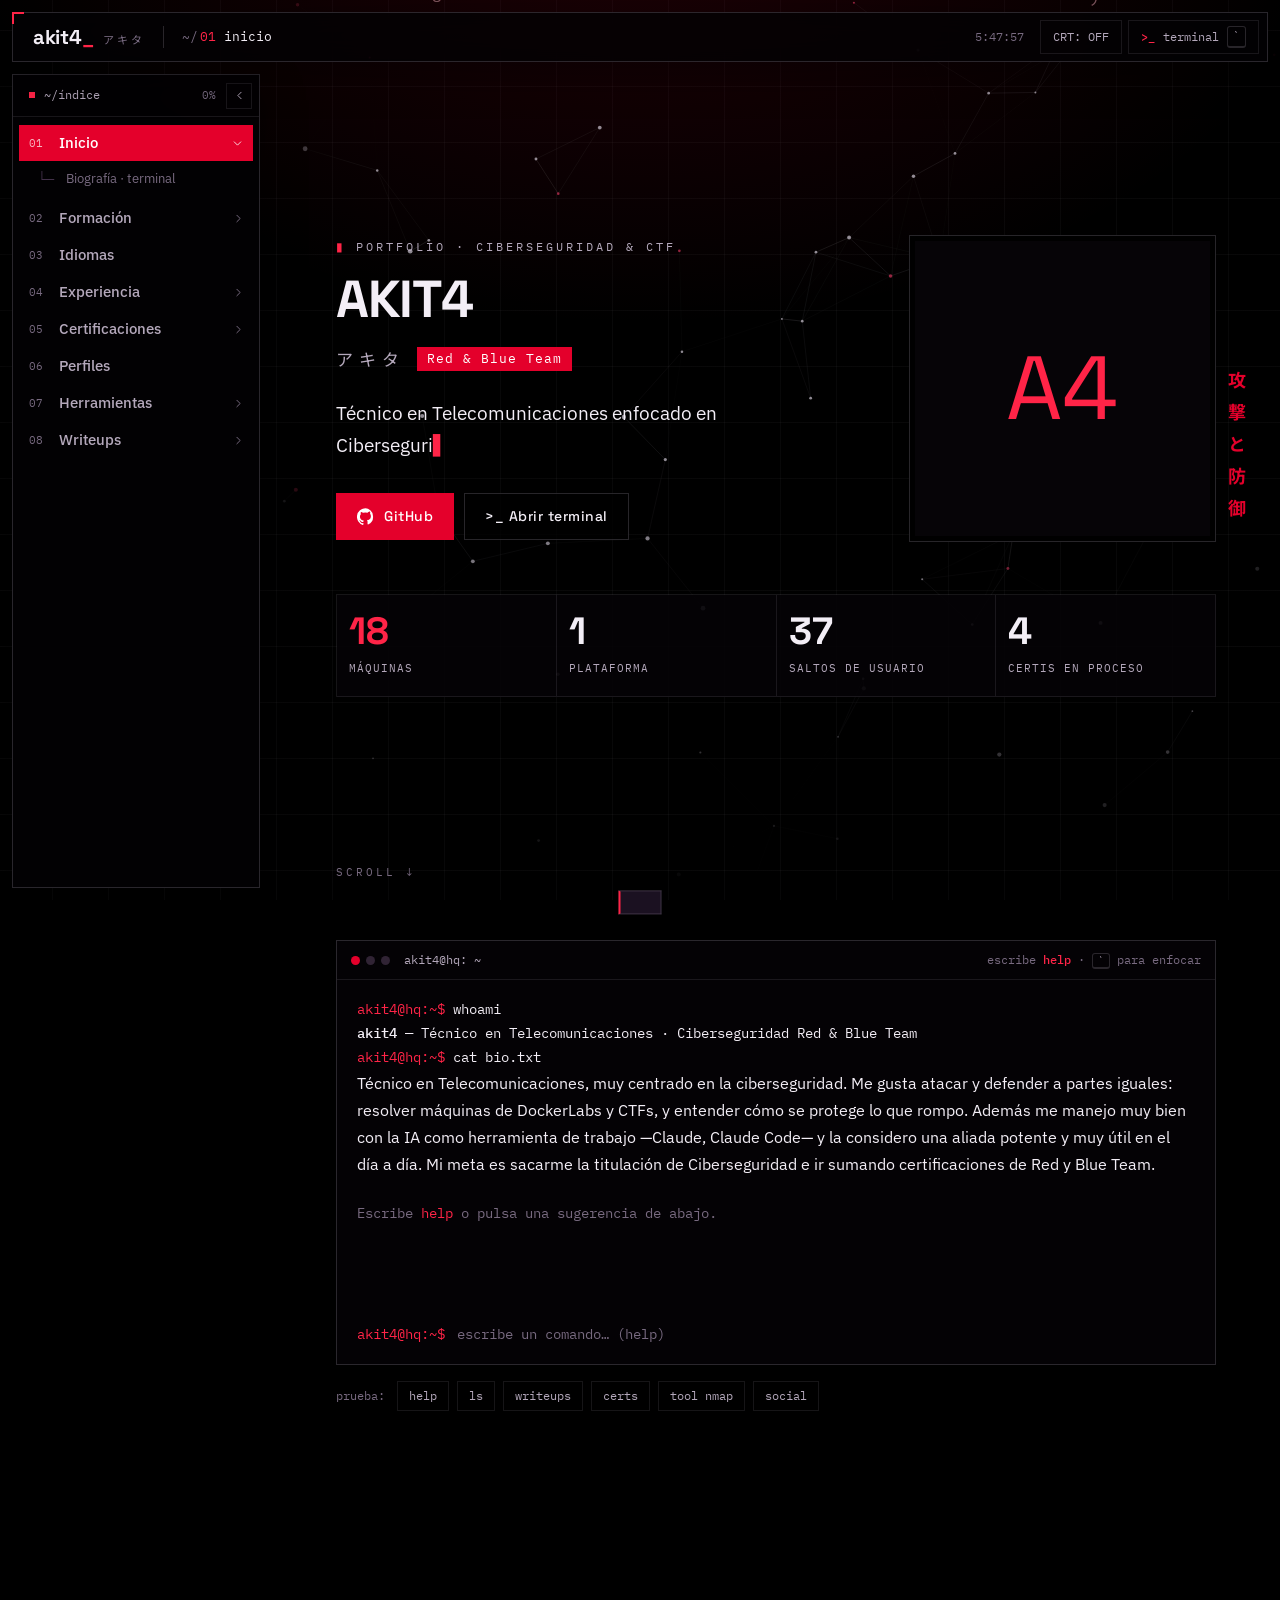
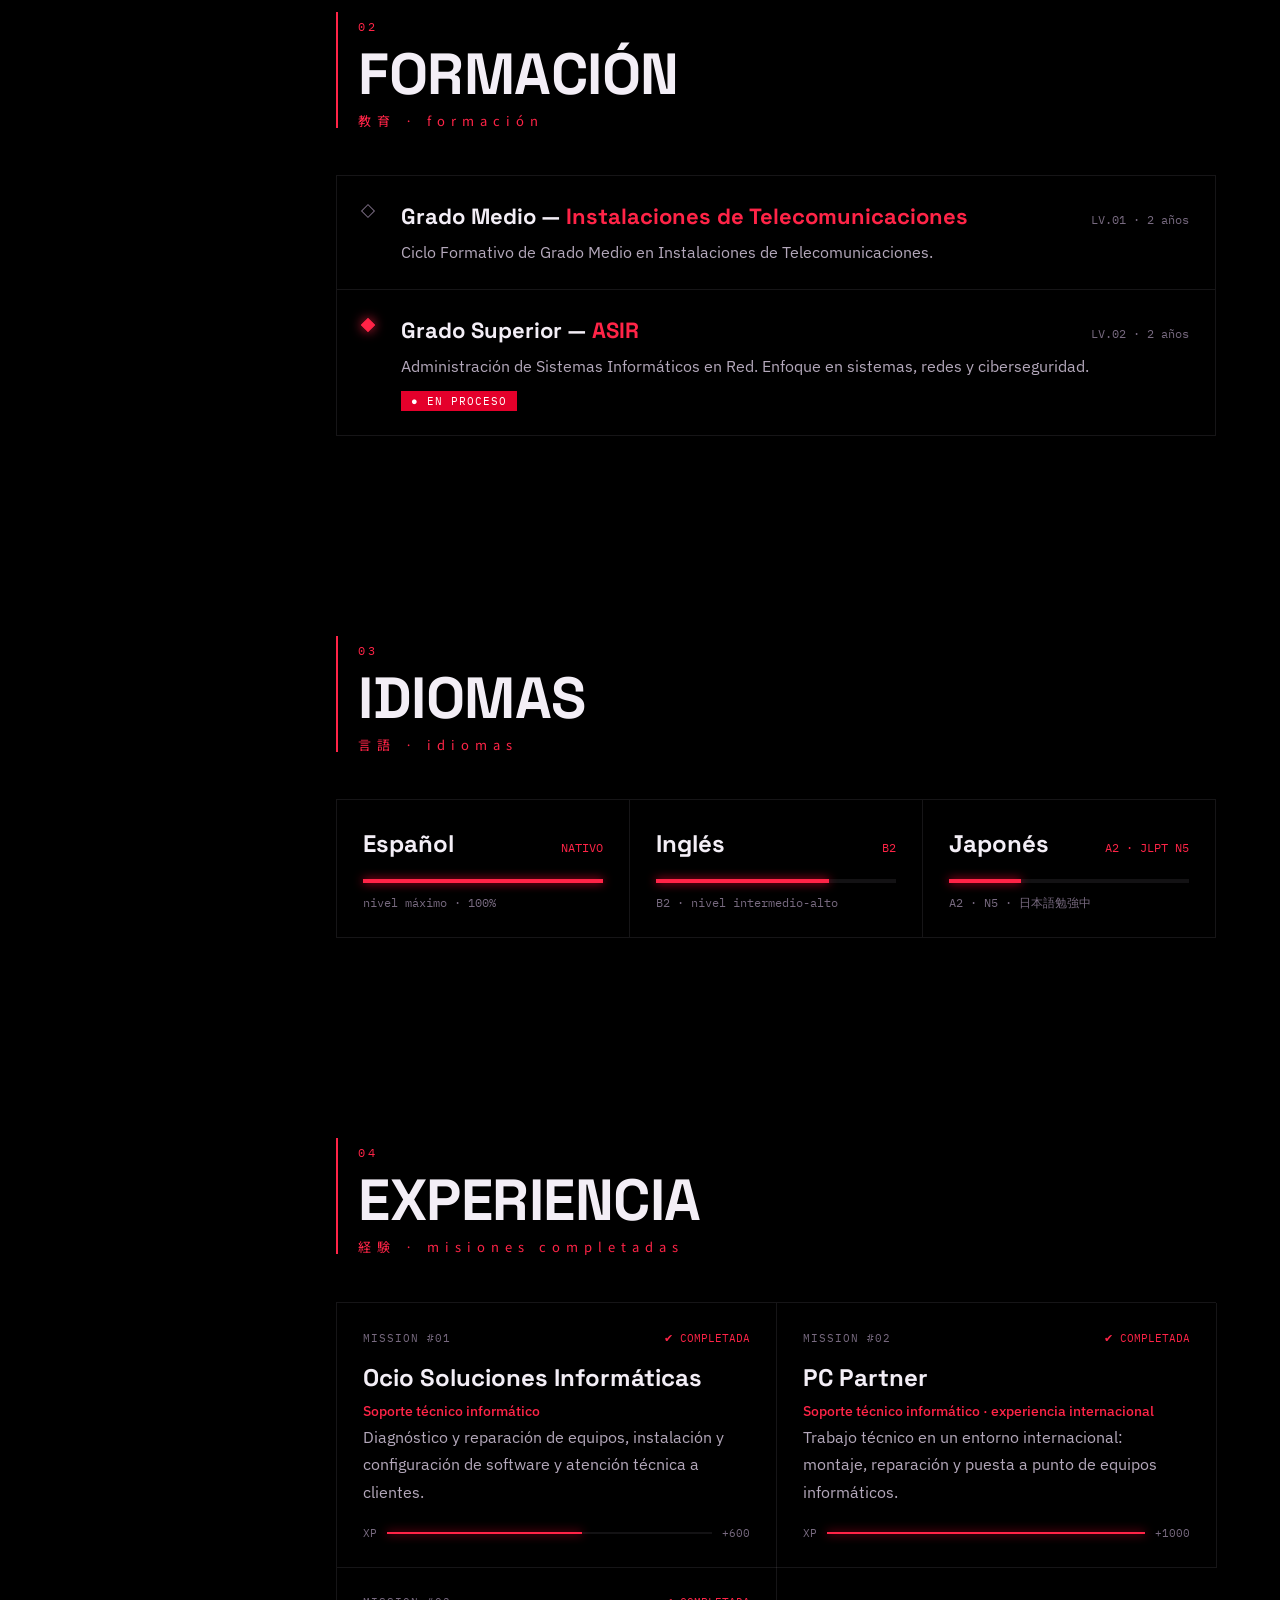
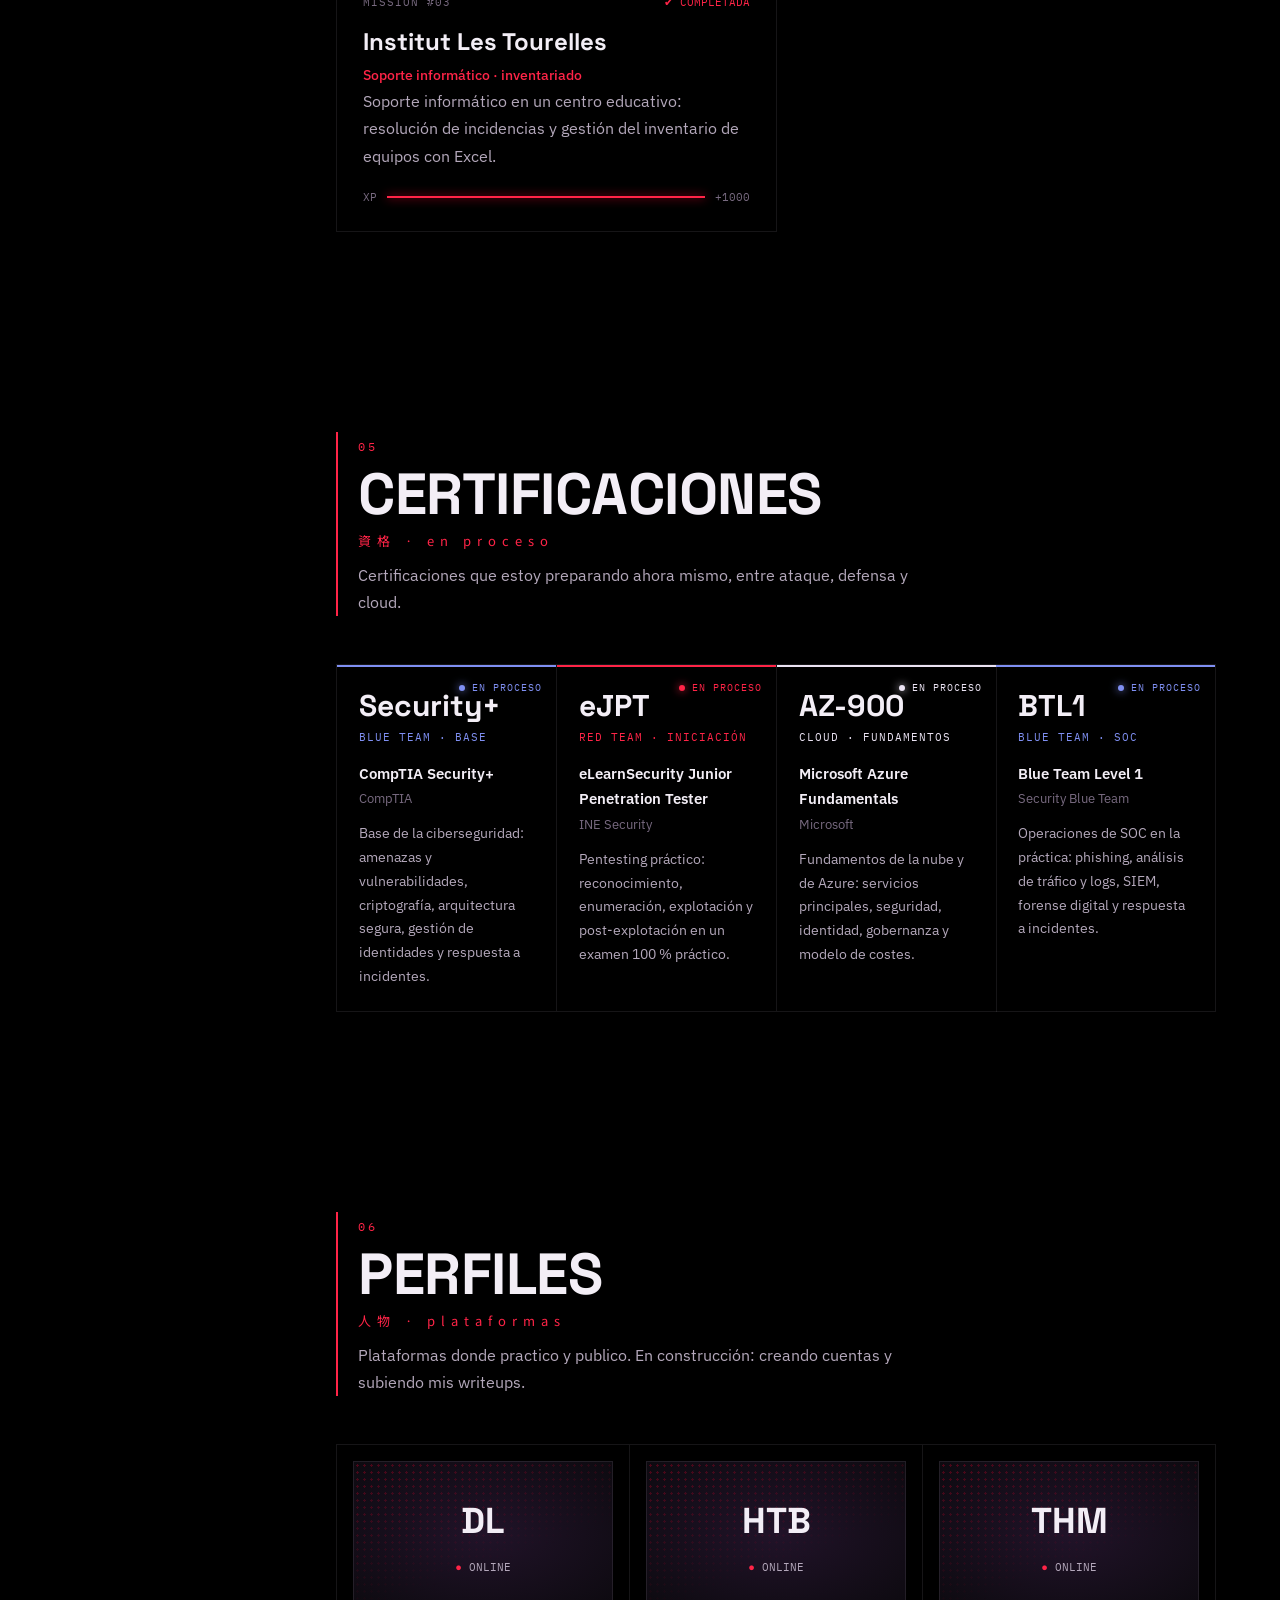
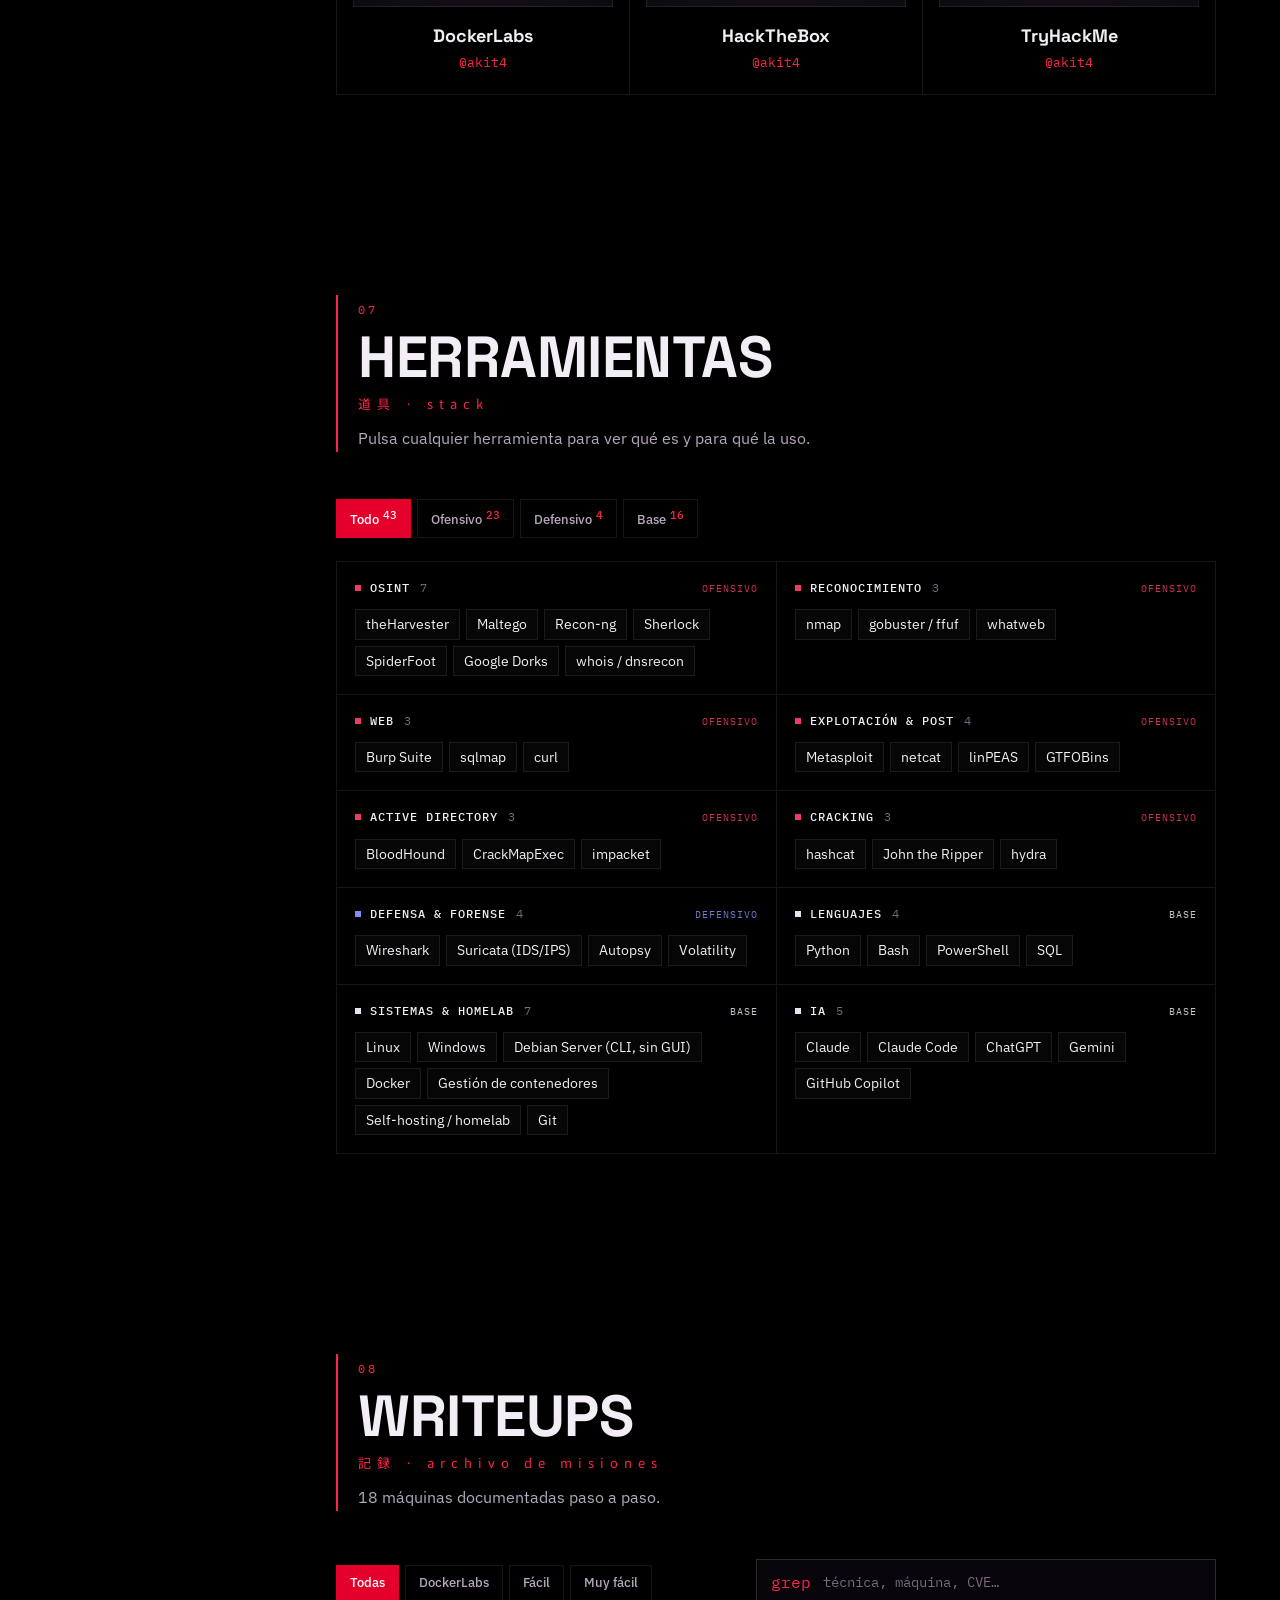
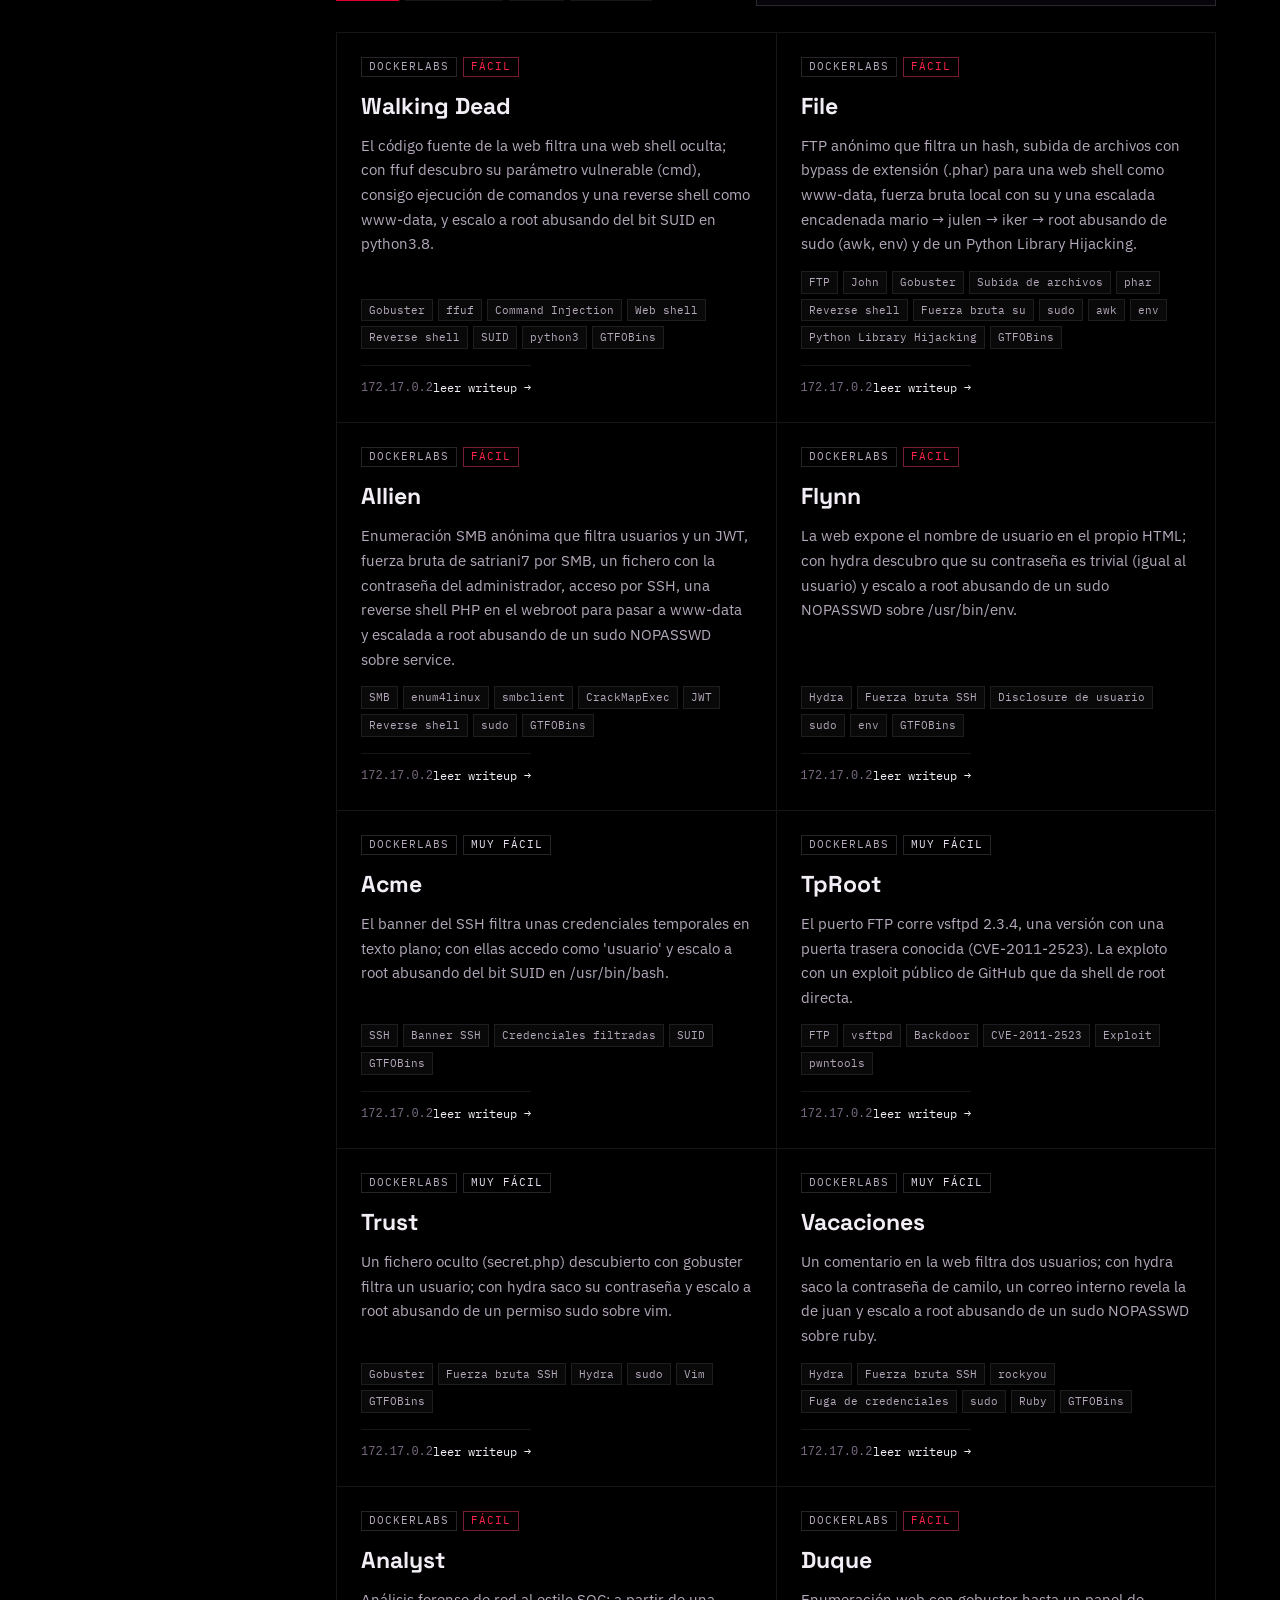
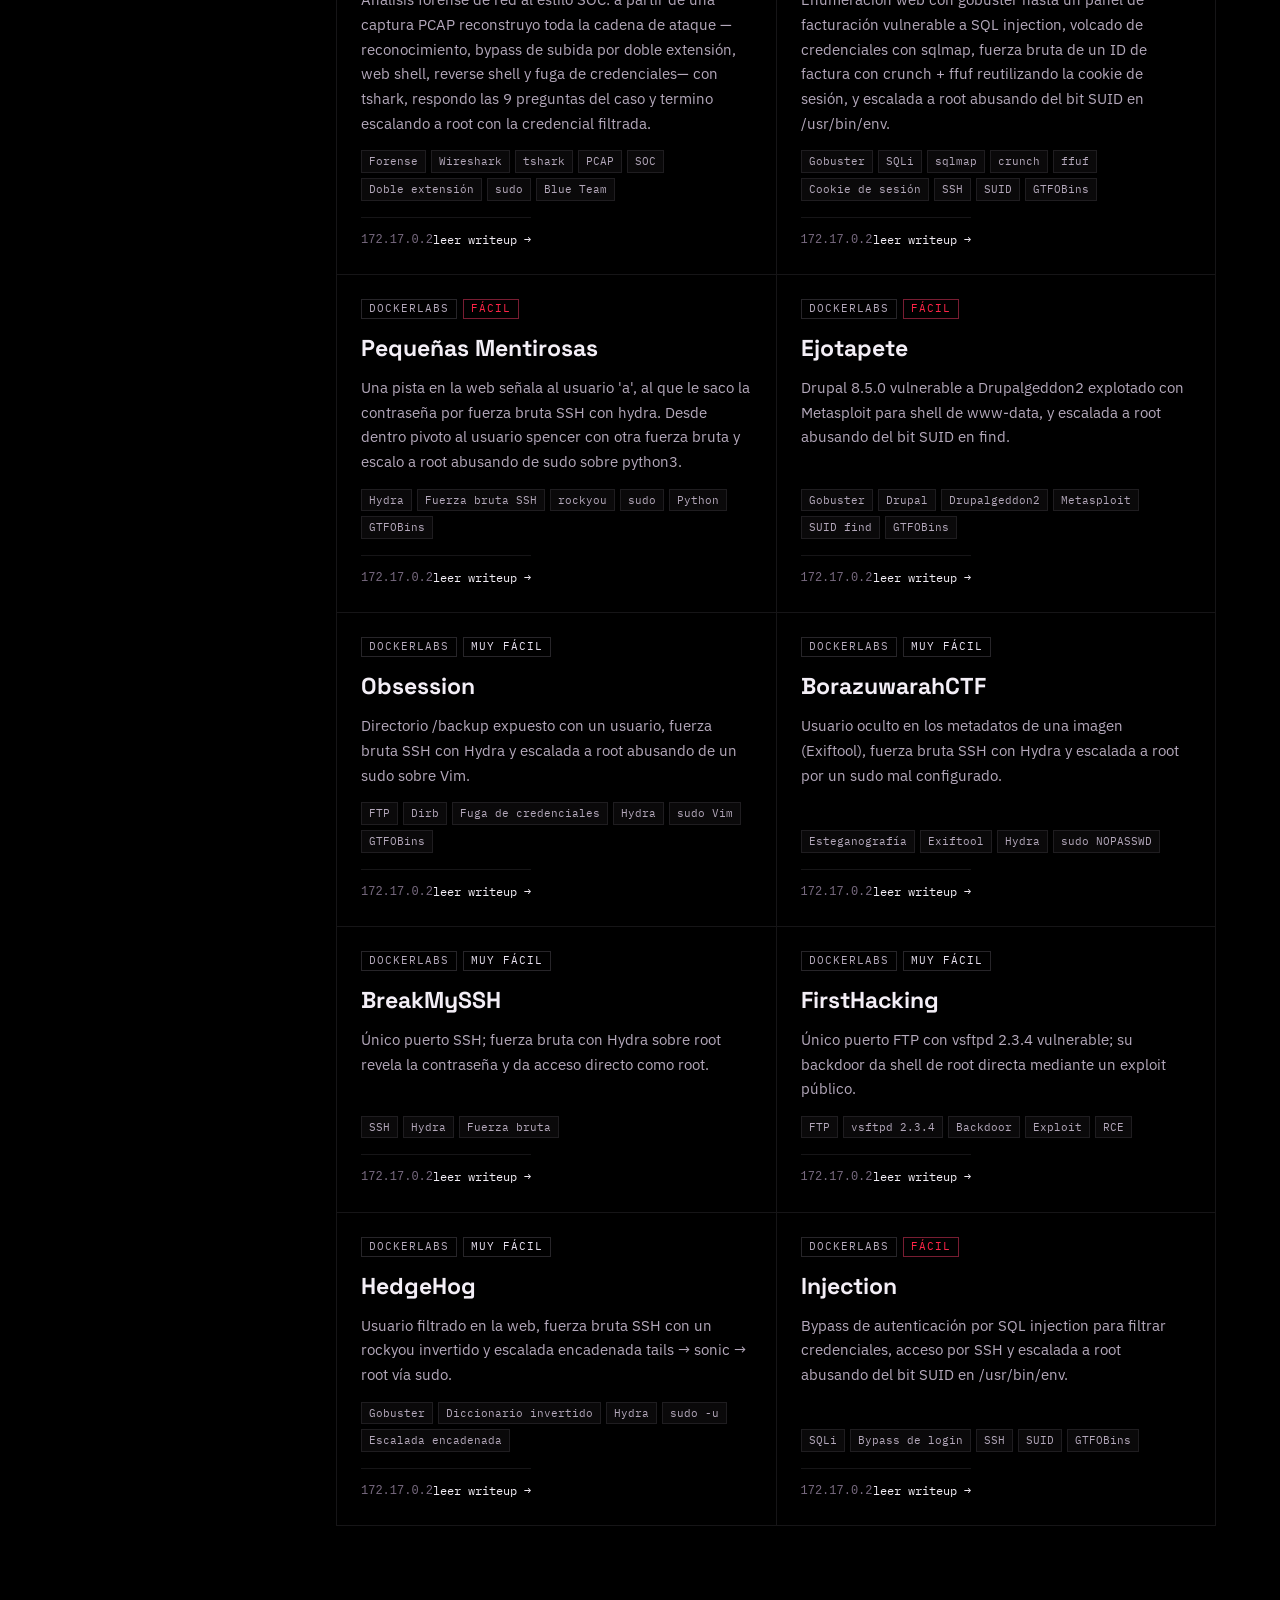
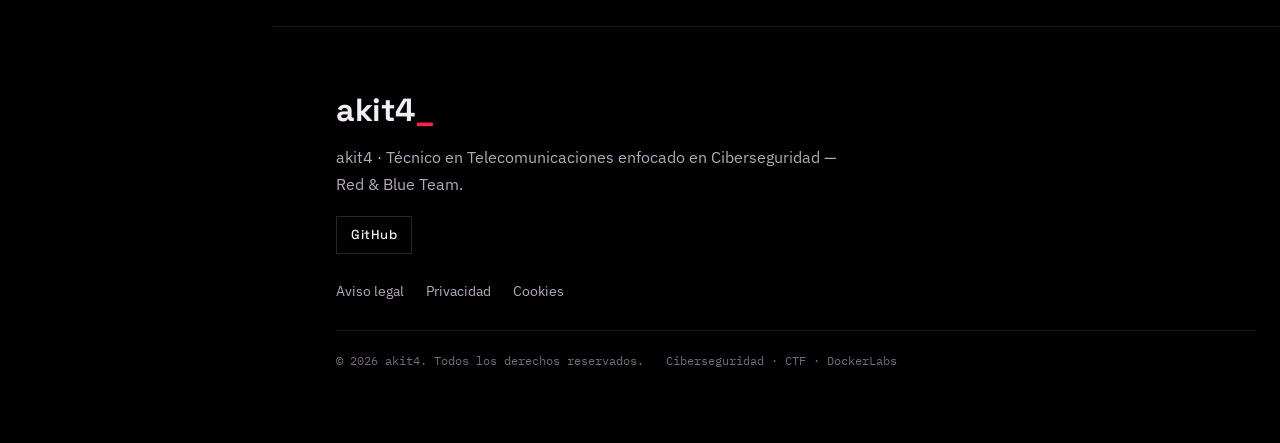
==== commit 1f6baa28: "Fondo negro OLED con rejilla, tarjetas transparentes y lluvia matrix sin velo gris" ====
--- a/index.html
+++ b/index.html
@@ -5,12 +5,12 @@
 <meta name="viewport" content="width=device-width, initial-scale=1">
 <title>AKIT4 // Portfolio</title>
 <meta name="description" content="akit4 — Portfolio de ciberseguridad y CTF. Red & Blue Team.">
-<meta name="theme-color" content="#0d0a10">
+<meta name="theme-color" content="#000000">
 <link rel="icon" href="favicon.svg?v=2" type="image/svg+xml">
 <link rel="preconnect" href="https://fonts.googleapis.com">
 <link rel="preconnect" href="https://fonts.gstatic.com" crossorigin>
 <link href="https://fonts.googleapis.com/css2?family=Space+Grotesk:wght@500;700&family=IBM+Plex+Sans:wght@400;500;600&family=IBM+Plex+Mono:wght@400;500&family=Noto+Sans+JP:wght@400;700&display=swap" rel="stylesheet">
-<link rel="stylesheet" href="styles.css?v=6">
+<link rel="stylesheet" href="styles.css?v=7">
 <script>try { if (localStorage.getItem("ak-side") === "0") document.documentElement.classList.add("side-collapsed"); } catch (e) {}</script>
 </head>
 <body>
@@ -333,6 +333,6 @@
 
 <script src="https://cdnjs.cloudflare.com/ajax/libs/gsap/3.12.5/gsap.min.js"></script>
 <script src="https://cdnjs.cloudflare.com/ajax/libs/gsap/3.12.5/ScrollTrigger.min.js"></script>
-<script src="app.js?v=6"></script>
+<script src="app.js?v=7"></script>
 </body>
 </html>
--- a/styles.css
+++ b/styles.css
@@ -2,10 +2,10 @@
    AKIT4 // black · red · anime-tech
    ========================================================= */
 :root {
-  --bg: #0d0a10;
-  --bg2: #150e17;
-  --cell: #110c14;
-  --cell-hi: #1f1222;
+  --bg: #000000;
+  --bg2: #060407;
+  --cell: #07050a;
+  --cell-hi: rgba(228, 0, 43, .07);
   --line: rgba(240, 228, 250, .09);
   --line2: rgba(240, 228, 250, .16);
   --red: #e4002b;
@@ -32,9 +32,9 @@
   margin: 0;
   background: var(--bg);
   background-image:
-    radial-gradient(1000px 620px at 50% -12%, rgba(228, 0, 43, .17), transparent 70%),
-    linear-gradient(to right, rgba(235, 227, 243, .025) 1px, transparent 1px),
-    linear-gradient(rgba(235, 227, 243, .025) 1px, transparent 1px);
+    radial-gradient(1000px 620px at 50% -12%, rgba(228, 0, 43, .14), transparent 70%),
+    linear-gradient(to right, rgba(235, 227, 243, .035) 1px, transparent 1px),
+    linear-gradient(rgba(235, 227, 243, .035) 1px, transparent 1px);
   background-size: auto, 56px 56px, 56px 56px;
   background-position: center top, center center, center center;
   background-attachment: fixed;
@@ -83,7 +83,7 @@
 .topbar {
   position: fixed; top: var(--gap); left: var(--gap); right: var(--gap); height: var(--top-h); z-index: 60;
   display: flex; align-items: center; gap: 18px; padding: 0 8px 0 20px;
-  background: rgba(19, 12, 21, .8); backdrop-filter: blur(14px) saturate(1.2); -webkit-backdrop-filter: blur(14px) saturate(1.2);
+  background: rgba(3, 2, 4, .82); backdrop-filter: blur(14px) saturate(1.2); -webkit-backdrop-filter: blur(14px) saturate(1.2);
   border: 1px solid var(--line2); box-shadow: 0 12px 40px rgba(0, 0, 0, .35);
 }
 .topbar::before { content: ""; position: absolute; left: -1px; top: -1px; width: 12px; height: 12px; border-left: 2px solid var(--red-hot); border-top: 2px solid var(--red-hot); pointer-events: none; }
@@ -113,7 +113,7 @@
 .side {
   position: fixed; top: calc(var(--top-h) + var(--gap) * 2); left: var(--gap); bottom: var(--gap); width: var(--side); z-index: 50;
   display: flex; flex-direction: column;
-  background: rgba(19, 12, 21, .8); backdrop-filter: blur(14px); -webkit-backdrop-filter: blur(14px);
+  background: rgba(3, 2, 4, .82); backdrop-filter: blur(14px); -webkit-backdrop-filter: blur(14px);
   border: 1px solid var(--line2); box-shadow: 0 12px 40px rgba(0, 0, 0, .35);
   transition: width .3s cubic-bezier(.2, .8, .2, 1), transform .3s cubic-bezier(.2, .8, .2, 1);
 }
@@ -183,7 +183,7 @@
 
 /* joined grids: 1px hairlines between cells */
 .joined { display: grid; gap: 0; border-top: 1px solid var(--line); border-left: 1px solid var(--line); }
-.joined > * { background: var(--cell); border-right: 1px solid var(--line); border-bottom: 1px solid var(--line); }
+.joined > * { background: transparent; border-right: 1px solid var(--line); border-bottom: 1px solid var(--line); }
 
 /* ---------- hero ---------- */
 .hero { position: relative; min-height: 100svh; padding: calc(var(--top-h) + var(--gap) + 40px) 20px 70px; display: flex; flex-direction: column; align-items: center; justify-content: center; text-align: center; overflow: hidden; }
@@ -221,7 +221,7 @@
 .caret { color: var(--red-hot); animation: blink .8s steps(1) infinite; }
 
 .hero-cta { display: flex; flex-wrap: wrap; justify-content: center; gap: 10px; }
-.btn { --c: var(--text); display: inline-flex; align-items: center; gap: 10px; padding: 11px 20px; font-family: var(--f-head); font-weight: 500; font-size: 14px; letter-spacing: .5px; color: var(--c); border: 1px solid var(--line2); background: rgba(13, 10, 16, .75); transition: color .2s, background .2s, border-color .2s; }
+.btn { --c: var(--text); display: inline-flex; align-items: center; gap: 10px; padding: 11px 20px; font-family: var(--f-head); font-weight: 500; font-size: 14px; letter-spacing: .5px; color: var(--c); border: 1px solid var(--line2); background: rgba(0, 0, 0, .75); transition: color .2s, background .2s, border-color .2s; }
 .btn svg { width: 17px; height: 17px; }
 .btn:hover { border-color: var(--red); background: var(--red); color: #fff; }
 .btn-pink { background: var(--red); border-color: var(--red); color: #fff; }
@@ -229,7 +229,7 @@
 .btn.sm { padding: 7px 14px; font-size: 13px; }
 
 .stats { position: relative; z-index: 2; margin-top: 52px; grid-template-columns: repeat(4, 1fr); width: min(760px, 100%); }
-.stat { padding: 16px 12px; background: rgba(18, 12, 20, .85) !important; }
+.stat { padding: 16px 12px; background: rgba(5, 3, 6, .88) !important; }
 .stat b { display: block; font-family: var(--f-head); font-weight: 700; font-size: 38px; line-height: 1.1; color: var(--text); }
 .stat:first-child b { color: var(--red-hot); }
 .stat span { font-family: var(--f-mono); font-size: 11px; letter-spacing: 1px; color: var(--muted); text-transform: uppercase; }
@@ -239,7 +239,7 @@
 
 /* ---------- console (inline terminal) ---------- */
 #consola { padding-top: 40px; }
-.console { max-width: 860px; margin: 0 auto; border: 1px solid var(--line2); background: rgba(18, 12, 20, .92); box-shadow: 0 30px 80px rgba(0, 0, 0, .45); }
+.console { max-width: 860px; margin: 0 auto; border: 1px solid var(--line2); background: rgba(5, 3, 6, .94); box-shadow: 0 30px 80px rgba(0, 0, 0, .45); }
 .console-bar { display: flex; align-items: center; gap: 14px; padding: 9px 14px; border-bottom: 1px solid var(--line); font-family: var(--f-mono); font-size: 12px; color: var(--dim); }
 .console-bar .title { color: var(--muted); }
 .console-hint { margin-left: auto; }
@@ -595,7 +595,7 @@
 }
 
 /* ---------- writeup: tarjeta como botón ---------- */
-.wu { width: 100%; text-align: left; font: inherit; color: var(--text); background: var(--panel); appearance: none; border-top: 0; border-left: 0; }
+.wu { width: 100%; text-align: left; font: inherit; color: var(--text); background: transparent; appearance: none; border-top: 0; border-left: 0; }
 .wu .read { transition: color .2s; }
 
 /* ---------- writeup popup ---------- */
@@ -669,5 +669,5 @@
 .vuln-fix b { color: var(--sv); }
 
 /* ---------- lluvia matrix (fondo global) ---------- */
-#matrix { position: fixed; inset: 0; width: 100vw; height: 100vh; z-index: -1; pointer-events: none; opacity: .28; }
+#matrix { position: fixed; inset: 0; width: calc(100vw / var(--z, 1)); height: calc(100vh / var(--z, 1)); z-index: -1; pointer-events: none; opacity: .45; }
 @media (prefers-reduced-motion: reduce) { #matrix { opacity: .12; } }
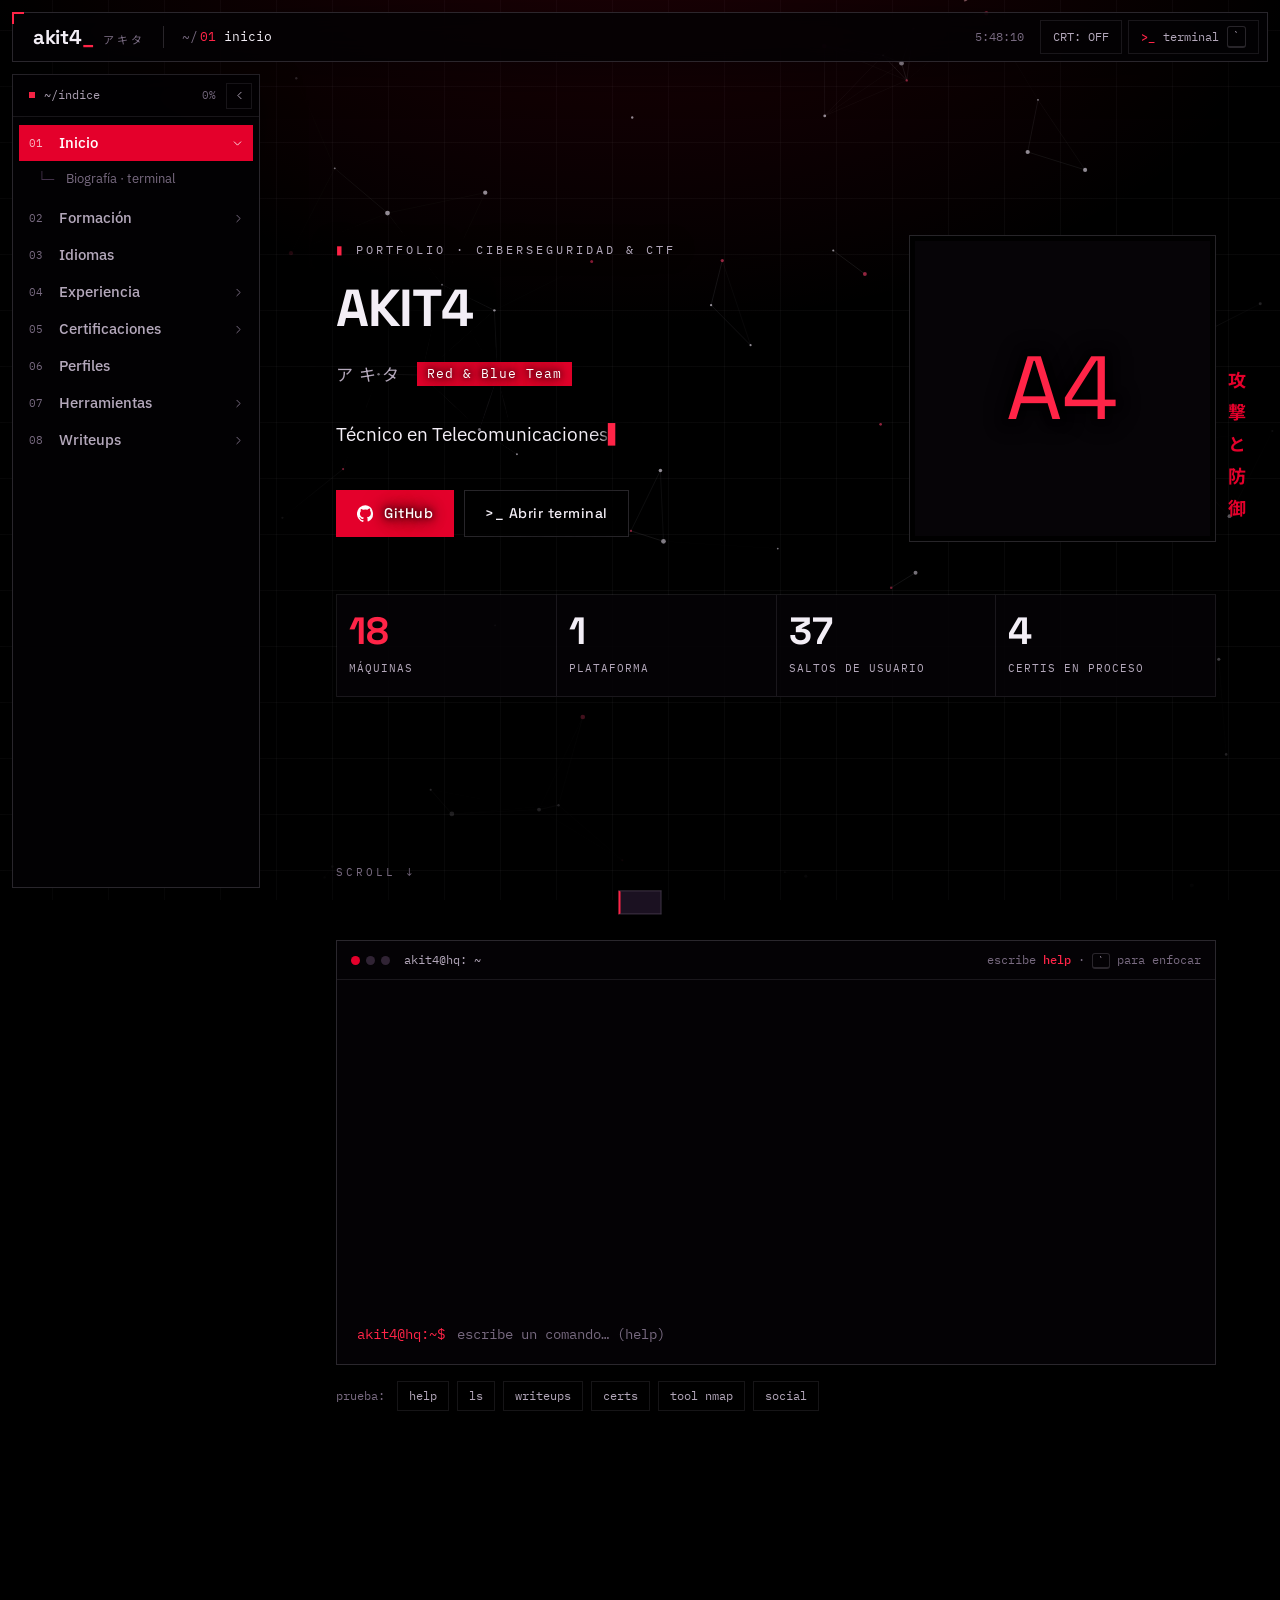
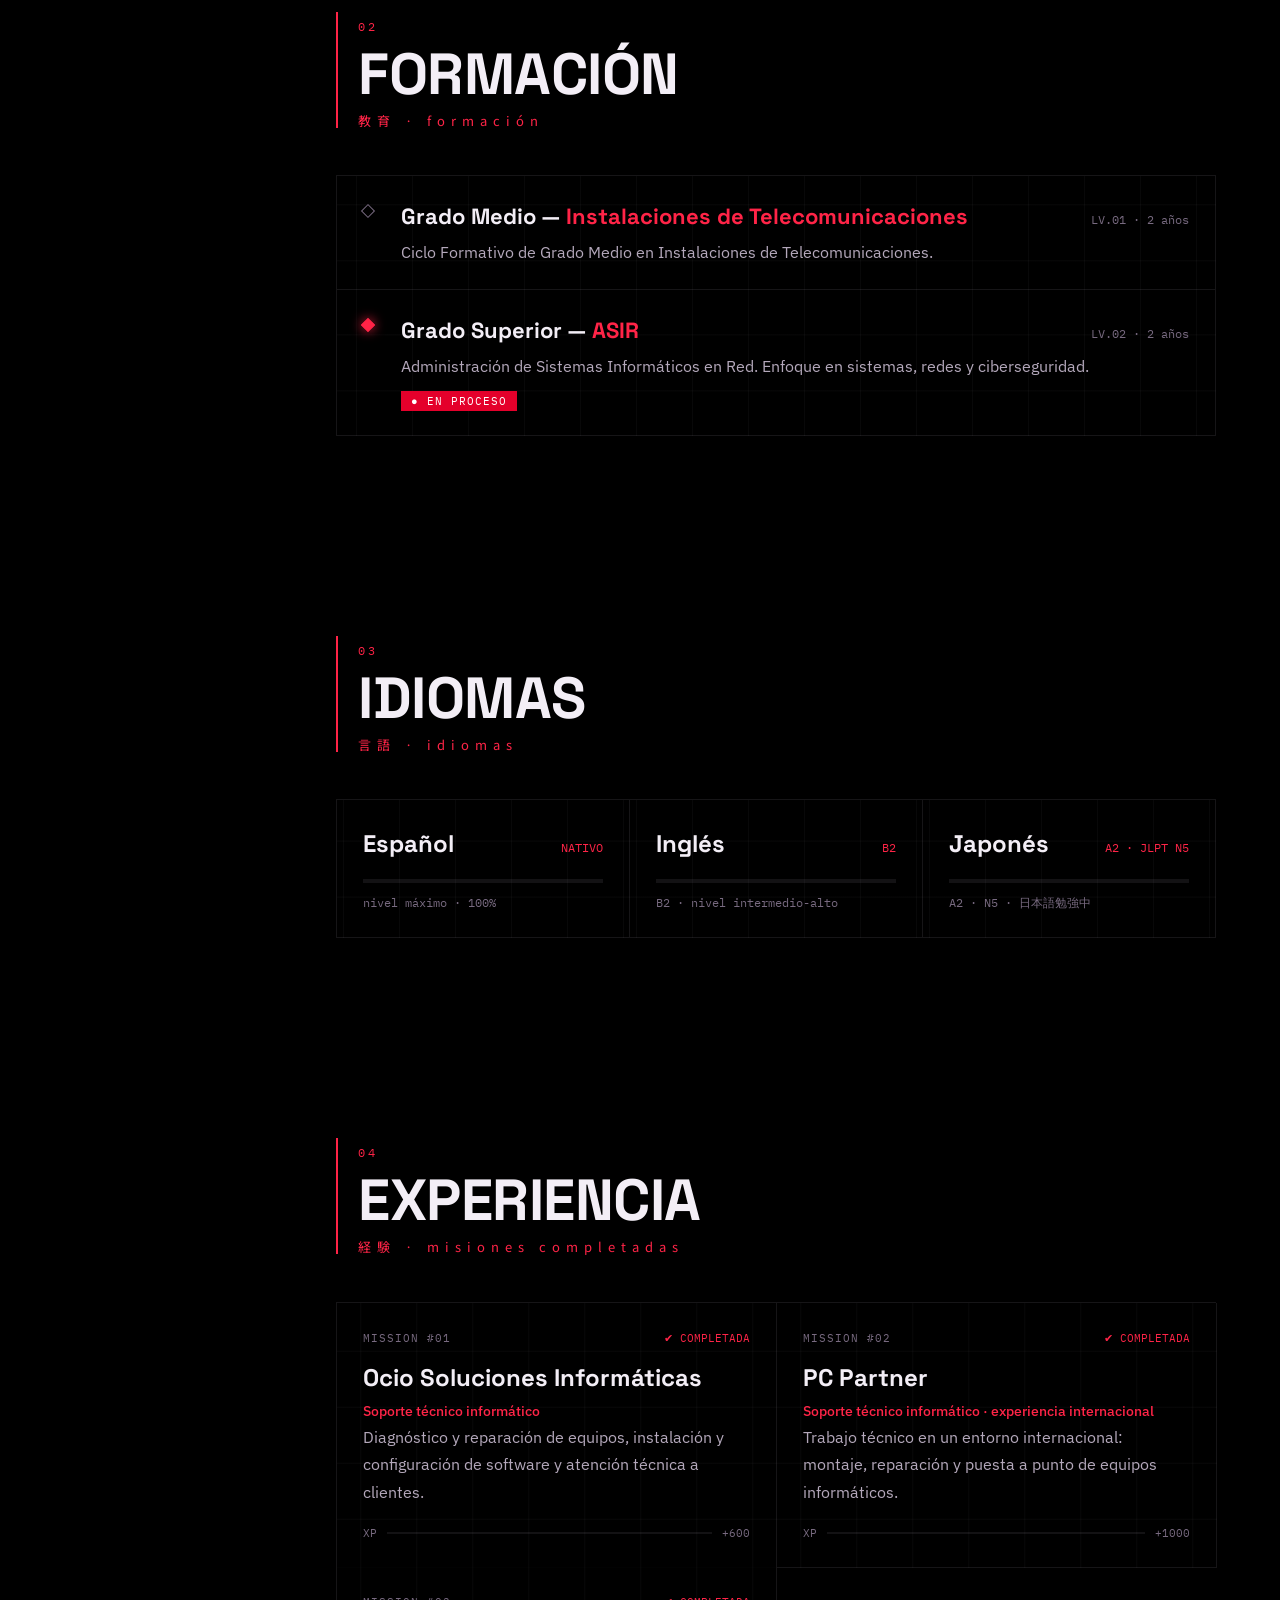
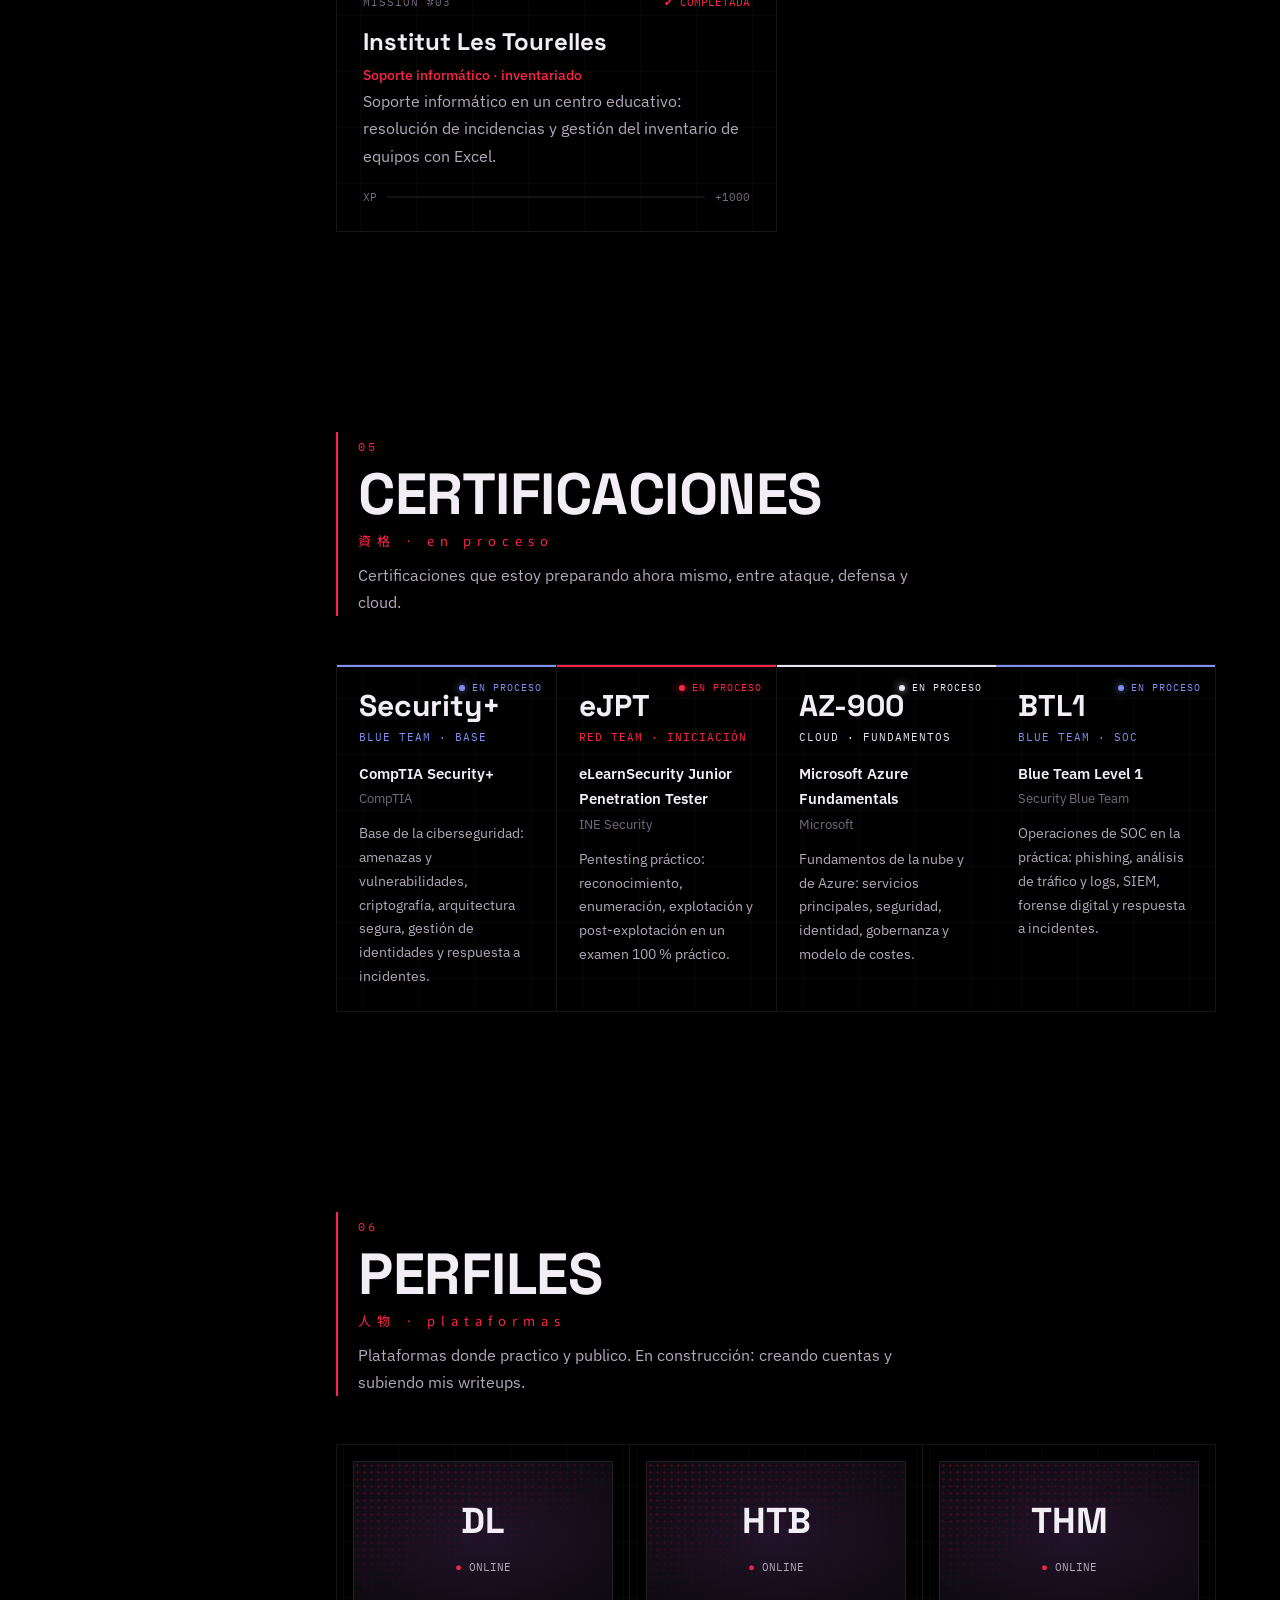
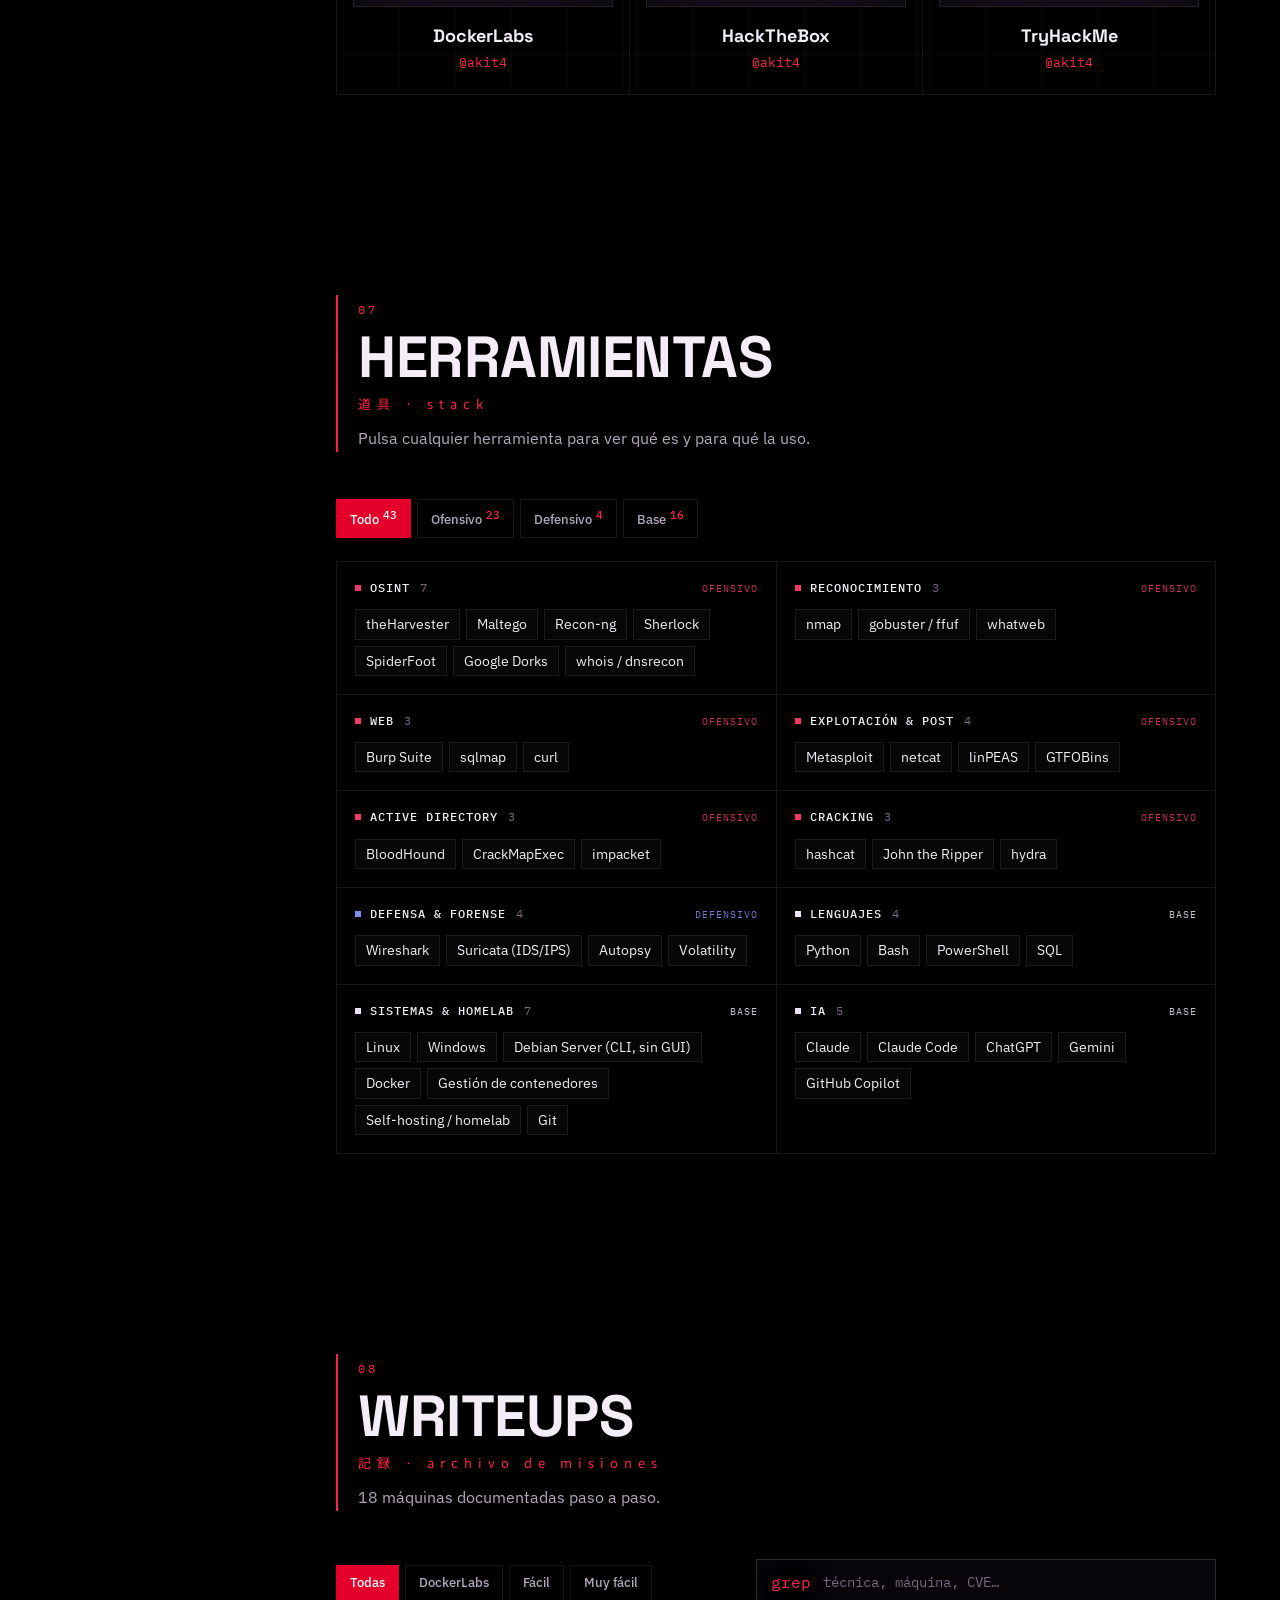
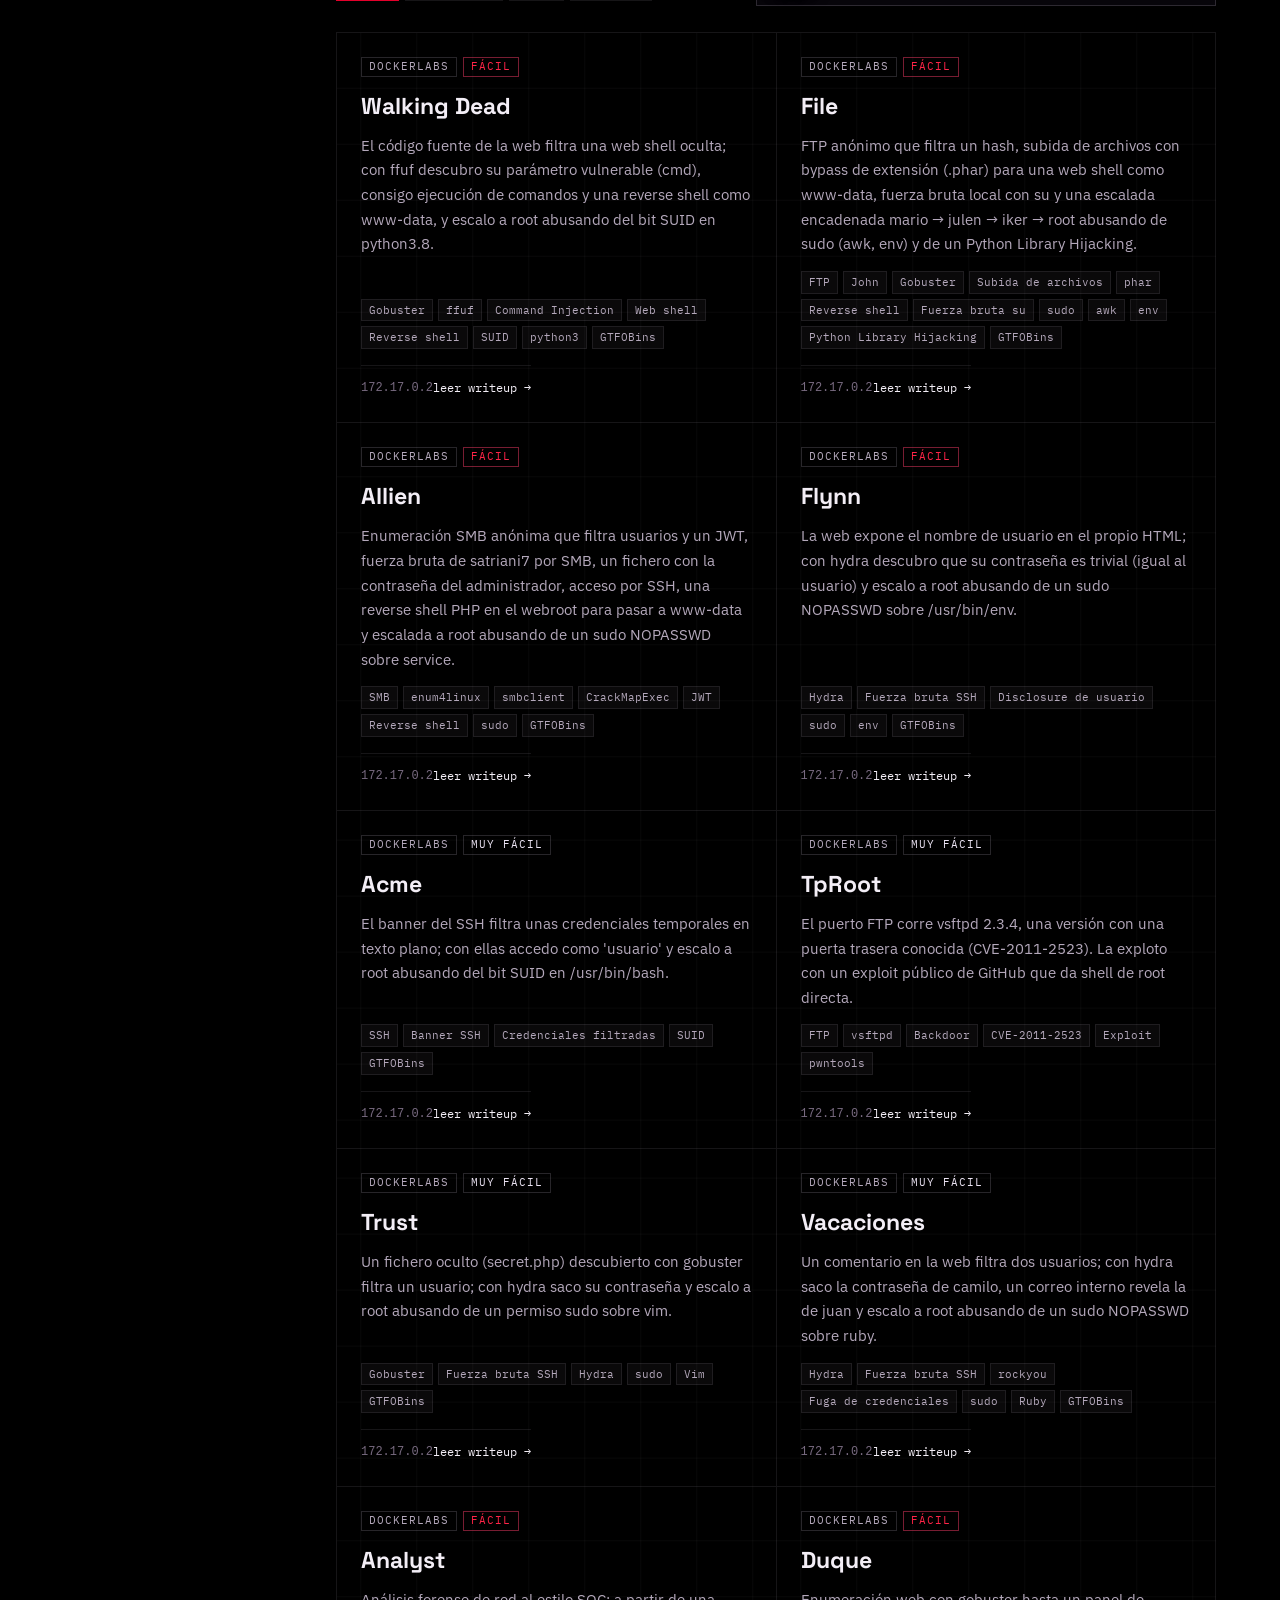
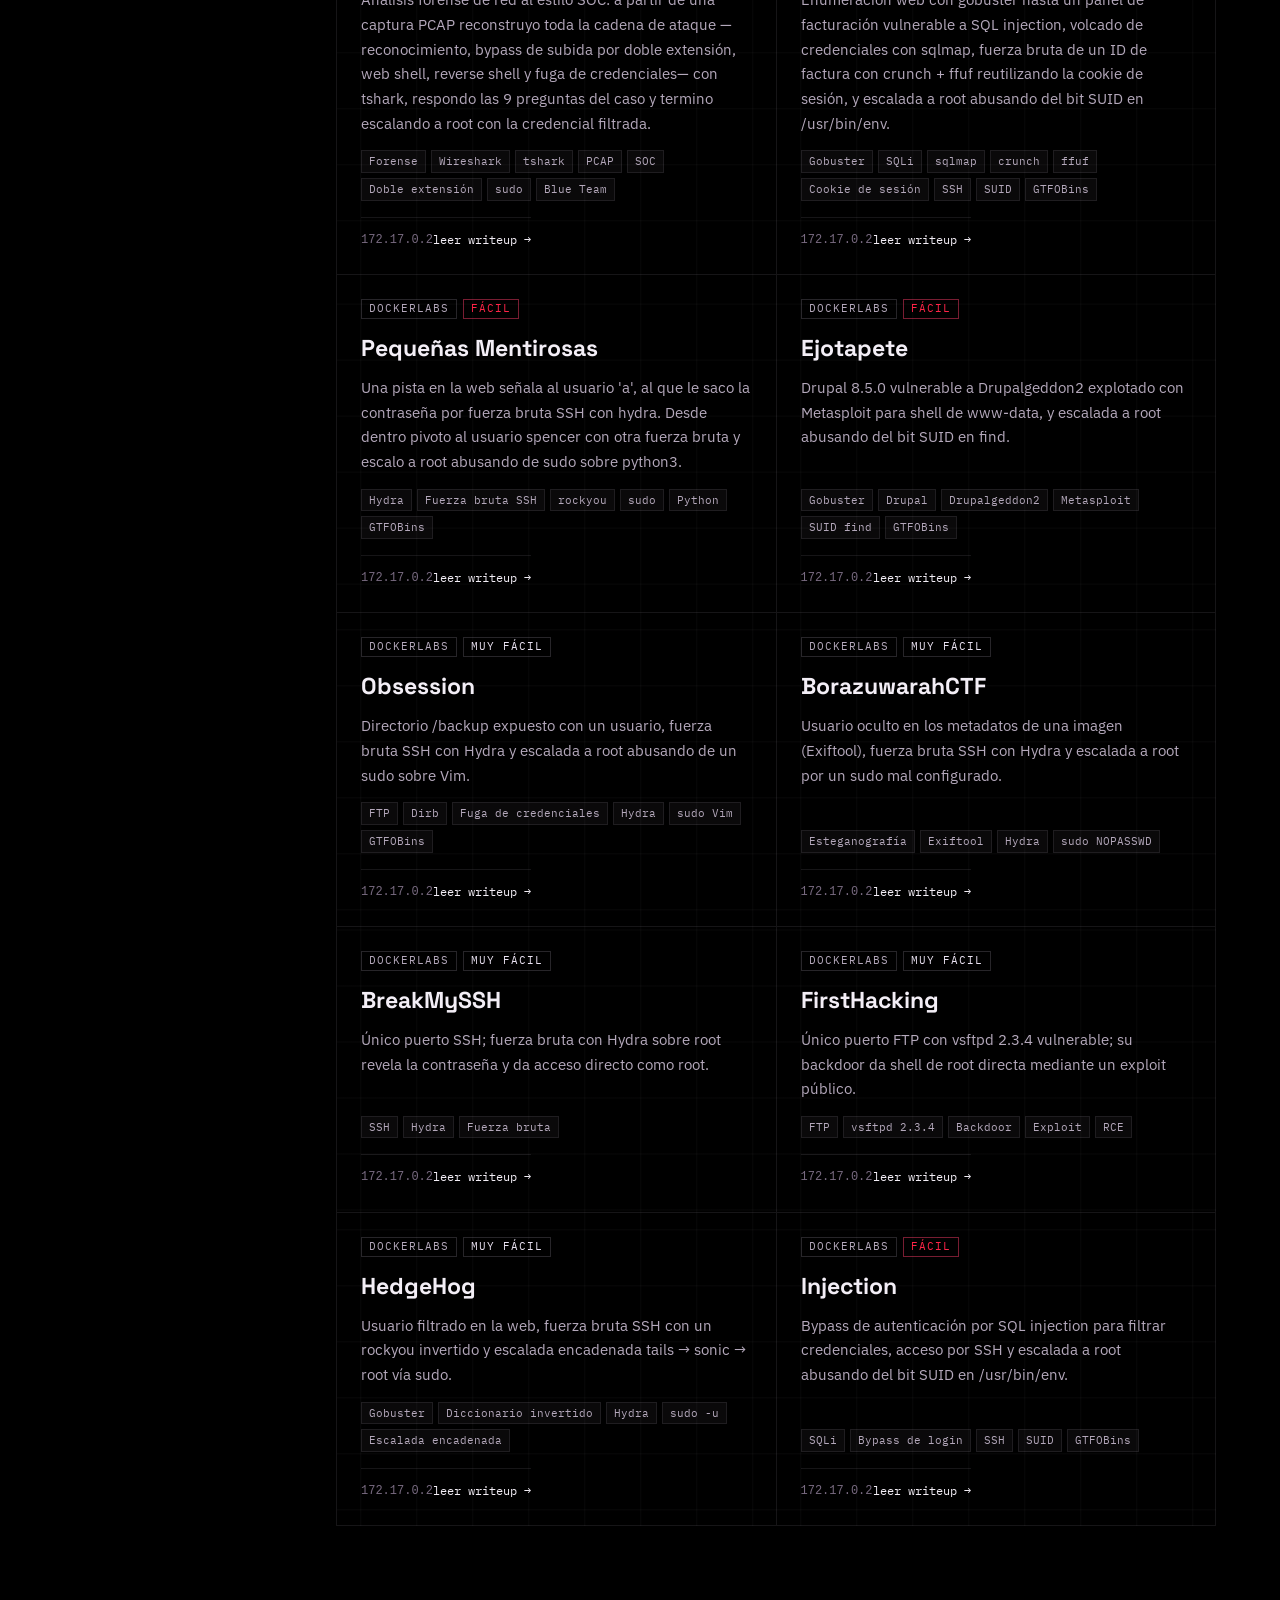
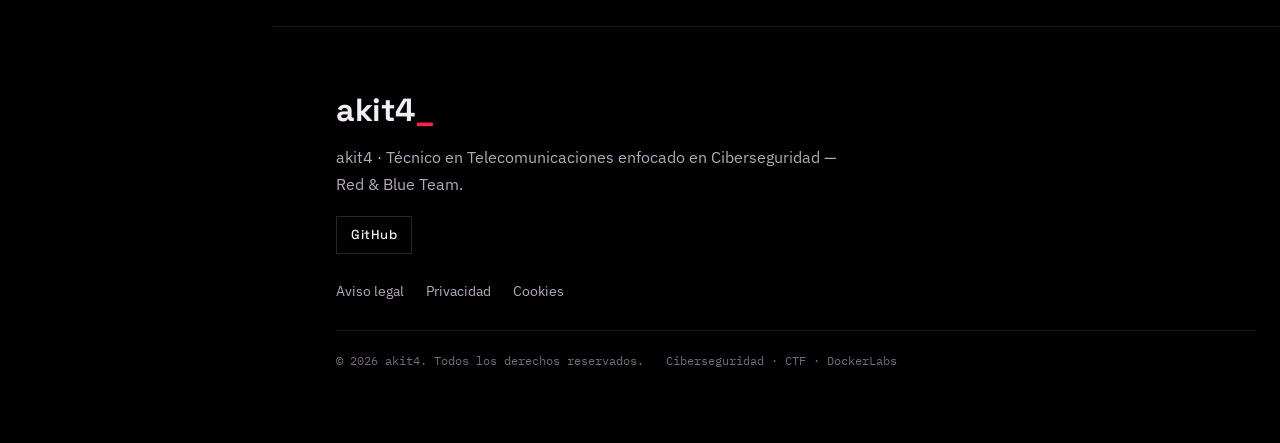
==== commit 6a6c0a40: "Legibilidad: bloques de texto tapan la lluvia manteniendo la rejilla" ====
--- a/index.html
+++ b/index.html
@@ -10,7 +10,7 @@
 <link rel="preconnect" href="https://fonts.googleapis.com">
 <link rel="preconnect" href="https://fonts.gstatic.com" crossorigin>
 <link href="https://fonts.googleapis.com/css2?family=Space+Grotesk:wght@500;700&family=IBM+Plex+Sans:wght@400;500;600&family=IBM+Plex+Mono:wght@400;500&family=Noto+Sans+JP:wght@400;700&display=swap" rel="stylesheet">
-<link rel="stylesheet" href="styles.css?v=7">
+<link rel="stylesheet" href="styles.css?v=8">
 <script>try { if (localStorage.getItem("ak-side") === "0") document.documentElement.classList.add("side-collapsed"); } catch (e) {}</script>
 </head>
 <body>
--- a/styles.css
+++ b/styles.css
@@ -5,7 +5,8 @@
   --bg: #000000;
   --bg2: #060407;
   --cell: #07050a;
-  --cell-hi: rgba(228, 0, 43, .07);
+  --cell-hi: #100508;
+  --grid: linear-gradient(to right, rgba(235, 227, 243, .035) 1px, transparent 1px), linear-gradient(rgba(235, 227, 243, .035) 1px, transparent 1px);
   --line: rgba(240, 228, 250, .09);
   --line2: rgba(240, 228, 250, .16);
   --red: #e4002b;
@@ -183,7 +184,7 @@
 
 /* joined grids: 1px hairlines between cells */
 .joined { display: grid; gap: 0; border-top: 1px solid var(--line); border-left: 1px solid var(--line); }
-.joined > * { background: transparent; border-right: 1px solid var(--line); border-bottom: 1px solid var(--line); }
+.joined > * { background-color: rgba(0, 0, 0, .9); background-image: var(--grid); background-size: 56px 56px; background-position: center center; background-attachment: fixed; border-right: 1px solid var(--line); border-bottom: 1px solid var(--line); }
 
 /* ---------- hero ---------- */
 .hero { position: relative; min-height: 100svh; padding: calc(var(--top-h) + var(--gap) + 40px) 20px 70px; display: flex; flex-direction: column; align-items: center; justify-content: center; text-align: center; overflow: hidden; }
@@ -263,7 +264,7 @@
 /* ---------- formación ---------- */
 .timeline { grid-template-columns: 1fr; }
 .node { position: relative; padding: 22px 26px 22px 64px; transition: background .2s; }
-.node:hover { background: var(--cell-hi); }
+.node:hover { background-color: var(--cell-hi); }
 .node .mark { position: absolute; left: 26px; top: 30px; width: 10px; height: 10px; border: 1.5px solid var(--dim); transform: rotate(45deg); }
 .node.current .mark { background: var(--red-hot); border-color: var(--red-hot); box-shadow: 0 0 12px var(--red-hot); animation: pulse 1.6s infinite; }
 @keyframes pulse { 50% { opacity: .45 } }
@@ -292,7 +293,7 @@
 .quests { grid-template-columns: repeat(2, 1fr); }
 .quest { position: relative; padding: 26px 26px 24px; transition: background .25s; }
 .quest::before { content: ""; position: absolute; left: 0; top: 0; bottom: 0; width: 2px; background: var(--red-hot); transform: scaleY(0); transform-origin: top; transition: transform .35s; }
-.quest:hover { background: var(--cell-hi); }
+.quest:hover { background-color: var(--cell-hi); }
 .quest:hover::before { transform: scaleY(1); }
 .quest-head { display: flex; justify-content: space-between; gap: 10px; margin-bottom: 10px; font-family: var(--f-mono); font-size: 11px; }
 .quest-id { color: var(--dim); letter-spacing: 1px; }
@@ -321,7 +322,7 @@
 .stack-head .t { margin-left: auto; font-size: 10px; letter-spacing: 1px; color: var(--c); opacity: .85; }
 .stack-items { display: flex; flex-wrap: wrap; gap: 6px; }
 .slot { padding: 4px 10px; font-size: 13.5px; line-height: 1.5; color: var(--text); background: rgba(240, 228, 250, .025); border: 1px solid var(--line); transition: border-color .2s, color .2s, background .2s; }
-.slot:hover { border-color: var(--c); background: var(--cell-hi); }
+.slot:hover { border-color: var(--c); background-color: var(--cell-hi); }
 .slot.open { border-color: var(--c); background: var(--c); color: var(--bg); }
 /* tool popover */
 .tip { position: absolute; z-index: 70; width: min(340px, calc(100vw - 32px)); padding: 18px 18px 14px; background: #1b1121; border: 1px solid var(--line2); border-top: 2px solid var(--tc, var(--red-hot)); box-shadow: 0 24px 60px rgba(0, 0, 0, .6); opacity: 0; transform: translateY(6px); pointer-events: none; transition: opacity .18s, transform .18s; }
@@ -353,7 +354,7 @@
 .certs { grid-template-columns: repeat(4, 1fr); }
 .cert { --tc: var(--red-hot); position: relative; padding: 24px 22px 22px; box-shadow: inset 0 2px 0 var(--tc); transition: background .2s; }
 .cert.blue { --tc: var(--steel); }
-.cert:hover { background: var(--cell-hi); }
+.cert:hover { background-color: var(--cell-hi); }
 .cert-code { font-family: var(--f-head); font-weight: 700; font-size: 30px; line-height: 1.1; }
 .rank { display: flex; align-items: center; gap: 8px; margin: 6px 0 14px; font-family: var(--f-mono); font-size: 11px; letter-spacing: 1px; color: var(--tc); }
 .stars { letter-spacing: 2px; }
@@ -365,7 +366,7 @@
 /* ---------- perfiles ---------- */
 .arcade { grid-template-columns: repeat(3, 1fr); max-width: 900px; margin: 0 auto; }
 .cab { display: block; padding: 16px 16px 20px; text-align: center; transition: background .25s; }
-.cab:hover { background: var(--cell-hi); }
+.cab:hover { background-color: var(--cell-hi); }
 .cab-screen { position: relative; aspect-ratio: 16/9; display: grid; place-items: center; align-content: center; gap: 6px; overflow: hidden; border: 1px solid var(--line); background: radial-gradient(ellipse at center, #211329, #0d0a10); }
 .cab-screen::before { content: ""; position: absolute; inset: 0; background: radial-gradient(circle, rgba(228, 0, 43, .5) 1px, transparent 1.4px) 0 0 / 7px 7px; -webkit-mask: linear-gradient(160deg, #000, transparent 65%); mask: linear-gradient(160deg, #000, transparent 65%); opacity: .6; }
 .cab-logo { position: relative; font-family: var(--f-head); font-weight: 700; font-size: clamp(26px, 3.4vw, 36px); transition: color .2s; }
@@ -378,7 +379,7 @@
 /* ---------- recursos ---------- */
 .res-grid { grid-template-columns: repeat(5, 1fr); margin-bottom: 30px; }
 .res { padding: 24px 14px; text-align: center; transition: background .2s; }
-.res:hover { background: var(--cell-hi); }
+.res:hover { background-color: var(--cell-hi); }
 .res b { display: block; font-family: var(--f-head); font-weight: 700; font-size: 44px; line-height: 1.1; color: var(--text); transition: color .2s; }
 .res:hover b { color: var(--red-hot); }
 .res span { font-size: 14px; color: var(--muted); }
@@ -395,7 +396,7 @@
 .writeups { grid-template-columns: repeat(auto-fill, minmax(320px, 1fr)); }
 .wu { position: relative; display: flex; flex-direction: column; padding: 24px; transition: background .2s; }
 .wu::before { content: ""; position: absolute; left: 0; top: 0; bottom: 0; width: 2px; background: var(--red-hot); transform: scaleY(0); transform-origin: top; transition: transform .3s; }
-.wu:hover { background: var(--cell-hi); }
+.wu:hover { background-color: var(--cell-hi); }
 .wu:hover::before { transform: scaleY(1); }
 .wu:hover h3 { color: var(--red-hot); }
 .wu-meta { display: flex; gap: 6px; flex-wrap: wrap; margin-bottom: 10px; }
@@ -413,7 +414,7 @@
 .empty { text-align: center; color: var(--muted); font-family: var(--f-mono); }
 
 /* ---------- footer ---------- */
-.footer { border-top: 1px solid var(--line); padding: 56px 24px 30px; text-align: center; }
+.footer { border-top: 1px solid var(--line); background-color: rgba(0, 0, 0, .9); background-image: var(--grid); background-size: 56px 56px; background-position: center center; background-attachment: fixed; padding: 56px 24px 30px; text-align: center; }
 .footer .brand-big { font-family: var(--f-head); font-weight: 700; font-size: 32px; letter-spacing: -.5px; }
 .footer .brand-big b { color: var(--red-hot); }
 .footer p { margin: 6px auto 18px; color: var(--muted); max-width: 52ch; }
@@ -502,7 +503,7 @@
 .side-cat-sub ul { min-height: 0; overflow: hidden; list-style: none; margin: 0 0 0 4px; padding: 0 0 2px 18px; }
 .side-cat:not(:last-child) > .side-cat-sub ul { border-left: 1px solid #43314a; }
 .side-cat-sub a { font-size: 12.5px; }
-.wu.flash { background: var(--cell-hi); box-shadow: inset 2px 0 0 var(--red-hot), 0 0 0 1px rgba(240, 58, 101, .35); }
+.wu.flash { background-color: var(--cell-hi); box-shadow: inset 2px 0 0 var(--red-hot), 0 0 0 1px rgba(240, 58, 101, .35); }
 
 /* ---------- variante: alineado a la izquierda ---------- */
 html.align-left .hero { align-items: flex-start; text-align: left; padding-left: clamp(24px, 5vw, 80px); padding-right: clamp(24px, 5vw, 80px); }
@@ -595,7 +596,7 @@
 }
 
 /* ---------- writeup: tarjeta como botón ---------- */
-.wu { width: 100%; text-align: left; font: inherit; color: var(--text); background: transparent; appearance: none; border-top: 0; border-left: 0; }
+.wu { width: 100%; text-align: left; font: inherit; color: var(--text); appearance: none; border-top: 0; border-left: 0; }
 .wu .read { transition: color .2s; }
 
 /* ---------- writeup popup ---------- */
@@ -671,3 +672,6 @@
 /* ---------- lluvia matrix (fondo global) ---------- */
 #matrix { position: fixed; inset: 0; width: calc(100vw / var(--z, 1)); height: calc(100vh / var(--z, 1)); z-index: -1; pointer-events: none; opacity: .45; }
 @media (prefers-reduced-motion: reduce) { #matrix { opacity: .12; } }
+
+/* legibilidad del texto suelto sobre la lluvia */
+.sec-head, .hero-inner, .tabs, .wu-controls { text-shadow: 0 0 6px #000, 0 0 14px #000, 0 0 24px #000; }
